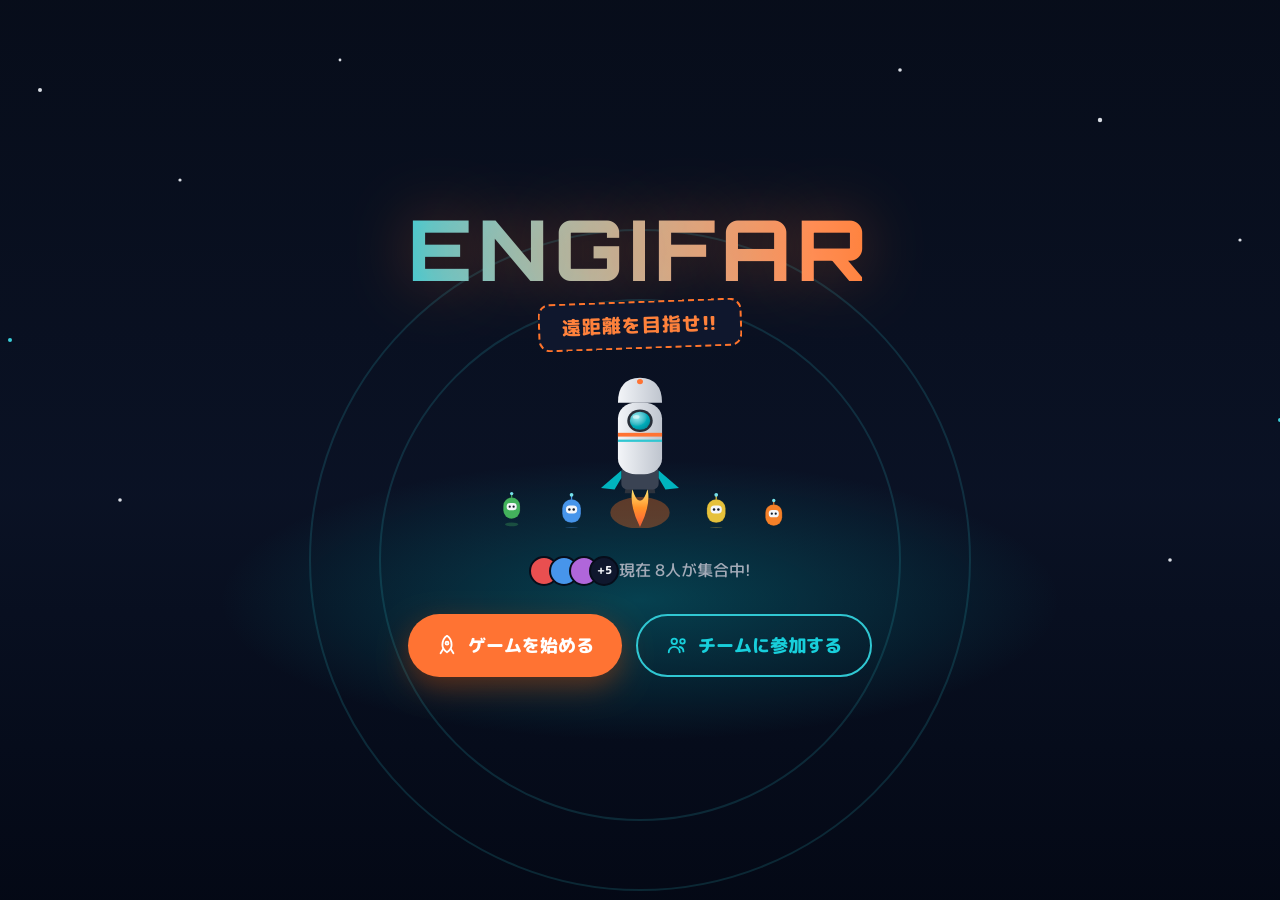
==== public/index.html @ bf65ab02 "Webページとして表示" ====
<!doctype html>
<html lang="ja">
<head>
<meta charset="utf-8">
<meta name="viewport" content="width=device-width, initial-scale=1, viewport-fit=cover">
<title>ENGIFAR - 遠距離を目指せ!!</title>
<link rel="stylesheet" href="style.css">
</head>
<body>

<div class="page">

  <!-- 背景の星空・グロー -->
  <svg class="bg-scene" viewBox="0 0 1440 900" preserveAspectRatio="xMidYMid slice" aria-hidden="true">
    <defs>
      <radialGradient id="padGlow" cx="0.5" cy="0.5" r="0.5">
        <stop offset="0" stop-color="oklch(0.7 0.12 202 / 0.30)"/>
        <stop offset="1" stop-color="oklch(0.7 0.12 202 / 0)"/>
      </radialGradient>
    </defs>
    <ellipse cx="720" cy="600" rx="420" ry="140" fill="url(#padGlow)"/>
    <circle class="star" cx="120" cy="90" r="2" fill="oklch(0.9 0.01 260)" style="animation-delay:0s"/>
    <circle class="star" cx="260" cy="180" r="1.6" fill="oklch(0.9 0.01 260)" style="animation-delay:0.4s"/>
    <circle class="star" cx="1180" cy="120" r="2.2" fill="oklch(0.9 0.01 260)" style="animation-delay:0.8s"/>
    <circle class="star" cx="1320" cy="240" r="1.6" fill="oklch(0.9 0.01 260)" style="animation-delay:1.2s"/>
    <circle class="star" cx="90" cy="340" r="2" fill="oklch(0.78 0.12 202)" style="animation-delay:0.6s"/>
    <circle class="star" cx="1360" cy="420" r="2" fill="oklch(0.78 0.12 202)" style="animation-delay:1.6s"/>
    <circle class="star" cx="200" cy="500" r="1.8" fill="oklch(0.9 0.01 260)" style="animation-delay:0.2s"/>
    <circle class="star" cx="1250" cy="560" r="1.8" fill="oklch(0.9 0.01 260)" style="animation-delay:1.0s"/>
    <circle class="star" cx="60" cy="620" r="1.6" fill="oklch(0.9 0.01 260)" style="animation-delay:1.4s"/>
    <circle class="star" cx="1390" cy="150" r="1.4" fill="oklch(0.9 0.01 260)" style="animation-delay:1.8s"/>
    <circle class="star" cx="420" cy="60" r="1.4" fill="oklch(0.9 0.01 260)" style="animation-delay:2.0s"/>
    <circle class="star" cx="980" cy="70" r="1.8" fill="oklch(0.9 0.01 260)" style="animation-delay:0.9s"/>
    <g opacity="0.16" stroke="oklch(0.76 0.12 202)" fill="none" stroke-width="2">
      <circle cx="720" cy="560" r="260"/>
      <circle cx="720" cy="560" r="330"/>
    </g>
  </svg>

  <main class="content">

    <header class="hero-header">
      <h1 class="logo">ENGIFAR</h1>
      <div class="tagline">遠距離を目指せ!!</div>
    </header>

    <!-- ロボットとロケットのイラスト -->
    <svg class="scene" viewBox="0 0 1440 388" role="img" aria-label="仲間のロボットとロケット">
      <g transform="translate(354,294) scale(0.72)">
        <ellipse cx="50" cy="118" rx="24" ry="7" fill="oklch(0.68 0.16 148)" opacity="0.3"/>
        <line x1="50" y1="10" x2="50" y2="24" stroke="oklch(0.68 0.16 148)" stroke-width="4" stroke-linecap="round"/>
        <circle cx="50" cy="8" r="6" fill="oklch(0.85 0.1 202)"/>
        <rect x="20" y="22" width="60" height="76" rx="30" fill="oklch(0.68 0.16 148)" stroke="oklch(0.2 0.02 260 / 0.25)" stroke-width="2"/>
        <rect x="32" y="42" width="36" height="26" rx="12" fill="oklch(0.97 0.006 260)"/>
        <circle cx="43" cy="55" r="4" fill="oklch(0.22 0.03 262)"/>
        <circle cx="57" cy="55" r="4" fill="oklch(0.22 0.03 262)"/>
      </g>
      <g class="bot-idle" style="animation-delay:0.9s" transform="translate(494,284) scale(0.8)">
        <ellipse cx="50" cy="118" rx="24" ry="7" fill="oklch(0.66 0.15 253)" opacity="0.3"/>
        <line x1="50" y1="10" x2="50" y2="24" stroke="oklch(0.66 0.15 253)" stroke-width="4" stroke-linecap="round"/>
        <circle cx="50" cy="8" r="6" fill="oklch(0.85 0.1 202)"/>
        <rect x="20" y="22" width="60" height="76" rx="30" fill="oklch(0.66 0.15 253)" stroke="oklch(0.2 0.02 260 / 0.25)" stroke-width="2"/>
        <rect x="32" y="42" width="36" height="26" rx="12" fill="oklch(0.97 0.006 260)"/>
        <circle cx="43" cy="55" r="4" fill="oklch(0.22 0.03 262)"/>
        <circle cx="57" cy="55" r="4" fill="oklch(0.22 0.03 262)"/>
      </g>

      <g transform="translate(600,0) scale(1.0909,0.97)">
        <defs>
          <linearGradient id="bodyGrad" x1="0" y1="0" x2="1" y2="0">
            <stop offset="0" stop-color="oklch(0.97 0.005 260)"/>
            <stop offset="1" stop-color="oklch(0.82 0.015 260)"/>
          </linearGradient>
          <radialGradient id="windowGrad" cx="0.35" cy="0.3" r="0.8">
            <stop offset="0" stop-color="oklch(0.9 0.08 202)"/>
            <stop offset="1" stop-color="oklch(0.55 0.14 205)"/>
          </radialGradient>
          <linearGradient id="flameGrad" x1="0" y1="0" x2="0" y2="1">
            <stop offset="0" stop-color="oklch(0.93 0.14 95)"/>
            <stop offset="0.5" stop-color="oklch(0.78 0.18 55)"/>
            <stop offset="1" stop-color="oklch(0.66 0.19 35)"/>
          </linearGradient>
        </defs>
        <ellipse cx="110" cy="360" rx="70" ry="42" fill="oklch(0.7 0.19 45 / 0.35)"/>
        <path class="flame" d="M92 296 Q84 340 110 398 Q136 340 128 296 Q120 328 110 328 Q100 328 92 296 Z" fill="url(#flameGrad)"/>
        <path d="M78 278 L96 278 L90 308 L74 308 Z" fill="oklch(0.32 0.02 260)"/>
        <path d="M124 278 L142 278 L146 308 L130 308 Z" fill="oklch(0.32 0.02 260)"/>
        <rect x="66" y="238" width="88" height="60" rx="14" fill="oklch(0.38 0.03 262)"/>
        <path d="M66 248 L18 294 L50 298 L66 268 Z" fill="oklch(0.7 0.12 202)"/>
        <path d="M154 248 L202 294 L170 298 L154 268 Z" fill="oklch(0.7 0.12 202)"/>
        <rect x="58" y="68" width="104" height="190" rx="42" fill="url(#bodyGrad)"/>
        <rect x="58" y="148" width="104" height="10" fill="oklch(0.72 0.19 42)"/>
        <rect x="58" y="166" width="104" height="6" fill="oklch(0.76 0.12 202)"/>
        <circle cx="110" cy="116" r="30" fill="oklch(0.3 0.02 262)"/>
        <circle cx="110" cy="116" r="24" fill="url(#windowGrad)"/>
        <ellipse cx="101" cy="106" rx="8" ry="5" fill="oklch(0.98 0.01 200 / 0.6)"/>
        <path d="M58 68 Q58 4 110 2 Q162 4 162 68 Z" fill="url(#bodyGrad)"/>
        <circle class="star" cx="110" cy="12" r="7" fill="oklch(0.72 0.19 42)" style="animation-delay:0.3s"/>
      </g>

      <g class="bot-idle" style="animation-delay:0.5s" transform="translate(866,284) scale(0.8)">
        <ellipse cx="50" cy="118" rx="24" ry="7" fill="oklch(0.82 0.15 93)" opacity="0.3"/>
        <line x1="50" y1="10" x2="50" y2="24" stroke="oklch(0.82 0.15 93)" stroke-width="4" stroke-linecap="round"/>
        <circle cx="50" cy="8" r="6" fill="oklch(0.85 0.1 202)"/>
        <rect x="20" y="22" width="60" height="76" rx="30" fill="oklch(0.82 0.15 93)" stroke="oklch(0.2 0.02 260 / 0.25)" stroke-width="2"/>
        <rect x="32" y="42" width="36" height="26" rx="12" fill="oklch(0.97 0.006 260)"/>
        <circle cx="43" cy="55" r="4" fill="oklch(0.22 0.03 262)"/>
        <circle cx="57" cy="55" r="4" fill="oklch(0.22 0.03 262)"/>
      </g>
      <g class="bot-idle" style="animation-delay:1.1s" transform="translate(1014,294) scale(0.72)">
        <ellipse cx="50" cy="118" rx="24" ry="7" fill="oklch(0.72 0.17 52)" opacity="0.3"/>
        <line x1="50" y1="10" x2="50" y2="24" stroke="oklch(0.72 0.17 52)" stroke-width="4" stroke-linecap="round"/>
        <circle cx="50" cy="8" r="6" fill="oklch(0.85 0.1 202)"/>
        <rect x="20" y="22" width="60" height="76" rx="30" fill="oklch(0.72 0.17 52)" stroke="oklch(0.2 0.02 260 / 0.25)" stroke-width="2"/>
        <rect x="32" y="42" width="36" height="26" rx="12" fill="oklch(0.97 0.006 260)"/>
        <circle cx="43" cy="55" r="4" fill="oklch(0.22 0.03 262)"/>
        <circle cx="57" cy="55" r="4" fill="oklch(0.22 0.03 262)"/>
      </g>
    </svg>

    <div class="players">
      <div class="avatars">
        <span class="avatar" style="background:oklch(0.64 0.19 24)"></span>
        <span class="avatar" style="background:oklch(0.66 0.15 253)"></span>
        <span class="avatar" style="background:oklch(0.64 0.18 312)"></span>
        <span class="avatar avatar-more">+5</span>
      </div>
      <span class="players-text">現在 8人が集合中!</span>
    </div>

    <div class="actions">
      <button type="button" class="btn btn-primary" id="startBtn" aria-expanded="false" aria-controls="createPanel">
        <svg width="22" height="22" viewBox="0 0 24 24" fill="none" stroke="currentColor" stroke-width="2" stroke-linecap="round" stroke-linejoin="round"><path d="M12 2c3 2 5 6 5 10 0 3-2 6-5 8-3-2-5-5-5-8 0-4 2-8 5-10Z"/><circle cx="12" cy="10" r="1.6"/><path d="M8 16l-3 5M16 16l3 5"/></svg>
        <span>ゲームを始める</span>
      </button>
      <button type="button" class="btn btn-secondary" id="joinBtn" aria-expanded="false" aria-controls="joinPanel">
        <svg width="22" height="22" viewBox="0 0 24 24" fill="none" stroke="currentColor" stroke-width="2" stroke-linecap="round" stroke-linejoin="round"><circle cx="9" cy="8" r="3"/><path d="M3 20c0-3.3 2.7-6 6-6s6 2.7 6 6"/><circle cx="18" cy="8" r="2.5"/><path d="M15 14.2c2.3.4 4 2.4 4 4.8"/></svg>
        <span>チームに参加する</span>
      </button>
    </div>

    <section id="createPanel" class="panel" hidden>
      <div class="panel-title">新しいチームを作成</div>
      <div class="panel-row">
        <input class="field" type="text" placeholder="チーム名を入力（例: ロケット部）">
        <button type="button" class="field-btn create-btn">作成する</button>
      </div>
      <div class="panel-note">作成すると、メンバーを招待するQRコードとURLが発行されます。</div>
    </section>

    <section id="joinPanel" class="panel" hidden>
      <div class="panel-title">チームに参加する</div>
      <div class="panel-row">
        <button type="button" class="scan-btn" aria-label="QRコードをスキャン">
          <svg width="24" height="24" viewBox="0 0 24 24" fill="none" stroke="oklch(0.76 0.12 202)" stroke-width="2" stroke-linecap="round" stroke-linejoin="round"><path d="M4 7V4h3M20 7V4h-3M4 17v3h3M20 17v3h-3"/><rect x="9" y="9" width="6" height="6"/></svg>
        </button>
        <input class="field" type="text" placeholder="招待コードまたはURLを入力">
        <button type="button" class="field-btn join-btn">参加する</button>
      </div>
      <div class="panel-note">QRコードから読み取った場合は自動的に入力されます。</div>
    </section>

  </main>
</div>

<script src="main.js"></script>
</body>
</html>
---- public/style.css ----
@import url('https://fonts.googleapis.com/css2?family=Orbitron:wght@600;700;800;900&family=M+PLUS+Rounded+1c:wght@400;500;700;800&display=swap');

* {
  box-sizing: border-box;
}

html, body {
  margin: 0;
  padding: 0;
}

body {
  font-family: 'M PLUS Rounded 1c', sans-serif;
  background: linear-gradient(180deg, oklch(0.16 0.03 265) 0%, oklch(0.185 0.04 266) 55%, oklch(0.14 0.03 264) 100%);
  color: oklch(0.97 0.006 260);
}

a {
  color: oklch(0.76 0.12 202);
}
a:hover {
  color: oklch(0.85 0.10 202);
}

@keyframes bob {
  0%, 100% { transform: translateY(0); }
  50% { transform: translateY(-9px); }
}
@keyframes twinkle {
  0%, 100% { opacity: 0.2; }
  50% { opacity: 0.95; }
}
@keyframes flicker {
  0%, 100% { opacity: 0.88; transform: scaleY(1); }
  50% { opacity: 1; transform: scaleY(1.08); }
}

.bot-idle { animation: bob 3.6s ease-in-out infinite; transform-box: fill-box; transform-origin: center; }
.star { animation: twinkle 2.6s ease-in-out infinite; }
.flame { animation: flicker 0.5s ease-in-out infinite; transform-origin: 50% 0%; }

/* ---------- layout ---------- */

.page {
  position: relative;
  min-height: 100vh;
  overflow: hidden;
}

.bg-scene {
  position: absolute;
  inset: 0;
  width: 100%;
  height: 100%;
  pointer-events: none;
}

.content {
  position: relative;
  z-index: 1;
  max-width: 720px;
  margin: 0 auto;
  padding: clamp(24px, 6vw, 56px) clamp(16px, 5vw, 32px) clamp(40px, 8vw, 72px);
  display: flex;
  flex-direction: column;
  align-items: center;
  gap: clamp(16px, 4vw, 28px);
  min-height: 100vh;
  justify-content: center;
}

/* ---------- header ---------- */

.hero-header {
  text-align: center;
}

.logo {
  margin: 0;
  font-family: 'Orbitron', sans-serif;
  font-weight: 800;
  font-size: clamp(38px, 11vw, 84px);
  letter-spacing: clamp(2px, 1vw, 6px);
  line-height: 1;
  background: linear-gradient(90deg, oklch(0.78 0.12 202), oklch(0.76 0.19 44));
  -webkit-background-clip: text;
  background-clip: text;
  color: transparent;
  text-shadow: 0 0 60px oklch(0.72 0.19 44 / 0.35);
}

.tagline {
  display: inline-flex;
  margin-top: 10px;
  padding: 8px 22px;
  border-radius: 12px;
  background: oklch(0.21 0.045 267);
  border: 2px dashed oklch(0.72 0.19 44);
  transform: rotate(-2deg);
  font-weight: 800;
  font-size: clamp(14px, 3.4vw, 19px);
  color: oklch(0.76 0.19 44);
  letter-spacing: 1px;
}

/* ---------- illustration ---------- */

.scene {
  width: 100%;
  max-width: 560px;
  height: auto;
  display: block;
}

/* ---------- players ---------- */

.players {
  display: flex;
  align-items: center;
  justify-content: center;
  flex-wrap: wrap;
  gap: 10px;
  text-align: center;
}

.avatars {
  display: flex;
}

.avatar {
  width: 30px;
  height: 30px;
  border-radius: 999px;
  border: 2px solid oklch(0.16 0.03 265);
  margin-right: -10px;
}

.avatar-more {
  background: oklch(0.21 0.045 267);
  display: flex;
  align-items: center;
  justify-content: center;
  font-size: 11px;
  font-weight: 800;
  color: oklch(0.97 0.006 260);
}

.players-text {
  font-size: clamp(13px, 3.4vw, 16px);
  color: oklch(0.74 0.02 262);
  font-weight: 500;
}

/* ---------- action buttons ---------- */

.actions {
  display: flex;
  flex-direction: column;
  align-items: stretch;
  gap: 14px;
  width: 100%;
  max-width: 420px;
}

@media (min-width: 520px) {
  .actions {
    flex-direction: row;
    justify-content: center;
    max-width: none;
  }
}

.btn {
  display: flex;
  align-items: center;
  justify-content: center;
  gap: 10px;
  padding: 16px 28px;
  border-radius: 999px;
  border: none;
  font-weight: 800;
  font-size: clamp(15px, 4vw, 18px);
  font-family: 'M PLUS Rounded 1c', sans-serif;
  cursor: pointer;
  transition: transform .15s ease, filter .15s ease, background .15s ease;
  -webkit-tap-highlight-color: transparent;
}
.btn:active {
  transform: translateY(0);
}
.btn svg {
  flex-shrink: 0;
}

.btn-primary {
  background: oklch(0.72 0.19 42);
  color: white;
  box-shadow: 0 10px 28px oklch(0.6 0.2 45 / 0.4);
}
.btn-primary:hover {
  transform: translateY(-3px);
  filter: brightness(1.08);
}
.btn-primary[aria-expanded="true"] {
  background: oklch(0.63 0.20 32);
  box-shadow: 0 10px 28px oklch(0.6 0.2 45 / 0.55);
}

.btn-secondary {
  background: transparent;
  color: oklch(0.78 0.13 202);
  border: 2px solid oklch(0.76 0.12 202);
}
.btn-secondary:hover {
  transform: translateY(-3px);
  background: oklch(0.76 0.12 202 / 0.14);
}
.btn-secondary[aria-expanded="true"] {
  background: oklch(0.76 0.12 202 / 0.22);
  color: oklch(0.85 0.10 202);
  border-color: oklch(0.85 0.10 202);
}

/* ---------- panels ---------- */

.panel {
  width: 100%;
  max-width: 560px;
  background: oklch(0.21 0.045 267);
  border: 1px solid oklch(0.36 0.05 268);
  border-radius: 20px;
  padding: 22px clamp(18px, 5vw, 28px);
  box-shadow: 0 20px 50px oklch(0.1 0.02 265 / 0.5);
  animation: panelIn .25s ease;
}

@keyframes panelIn {
  from { opacity: 0; transform: translateY(10px); }
  to { opacity: 1; transform: translateY(0); }
}

.panel-title {
  font-size: 17px;
  font-weight: 800;
  color: oklch(0.97 0.006 260);
  margin-bottom: 14px;
}

.panel-row {
  display: flex;
  flex-direction: column;
  gap: 12px;
}

@media (min-width: 480px) {
  .panel-row {
    flex-direction: row;
    align-items: center;
  }
}

.field {
  flex: 1;
  min-width: 0;
  padding: 14px 18px;
  border-radius: 12px;
  border: 2px solid oklch(0.36 0.05 268);
  background: oklch(0.18 0.035 266);
  color: oklch(0.97 0.006 260);
  font-size: 15px;
  font-family: 'M PLUS Rounded 1c', sans-serif;
}
.field::placeholder {
  color: oklch(0.58 0.02 260);
}
.field:focus {
  outline: none;
  border-color: oklch(0.76 0.12 202);
  background: oklch(0.24 0.05 267);
}

.field-btn {
  display: flex;
  align-items: center;
  justify-content: center;
  padding: 14px 26px;
  border-radius: 12px;
  border: none;
  font-weight: 800;
  font-size: 15px;
  font-family: 'M PLUS Rounded 1c', sans-serif;
  white-space: nowrap;
  cursor: pointer;
  transition: filter .15s ease, transform .15s ease;
}
.field-btn:hover {
  filter: brightness(1.1);
  transform: translateY(-2px);
}

.create-btn {
  background: oklch(0.72 0.19 42);
  color: white;
}

.join-btn {
  background: oklch(0.76 0.12 202);
  color: oklch(0.14 0.03 264);
}

.scan-btn {
  display: flex;
  align-items: center;
  justify-content: center;
  width: 52px;
  height: 52px;
  border-radius: 12px;
  background: oklch(0.18 0.035 266);
  border: 2px dashed oklch(0.5 0.05 268);
  flex-shrink: 0;
  cursor: pointer;
  transition: background .15s ease;
}
.scan-btn:hover {
  background: oklch(0.29 0.05 268);
}

.panel-note {
  margin-top: 10px;
  font-size: 13px;
  color: oklch(0.74 0.02 262);
}

/* respect reduced-motion preference */
@media (prefers-reduced-motion: reduce) {
  .bot-idle, .star, .flame {
    animation: none;
  }
}
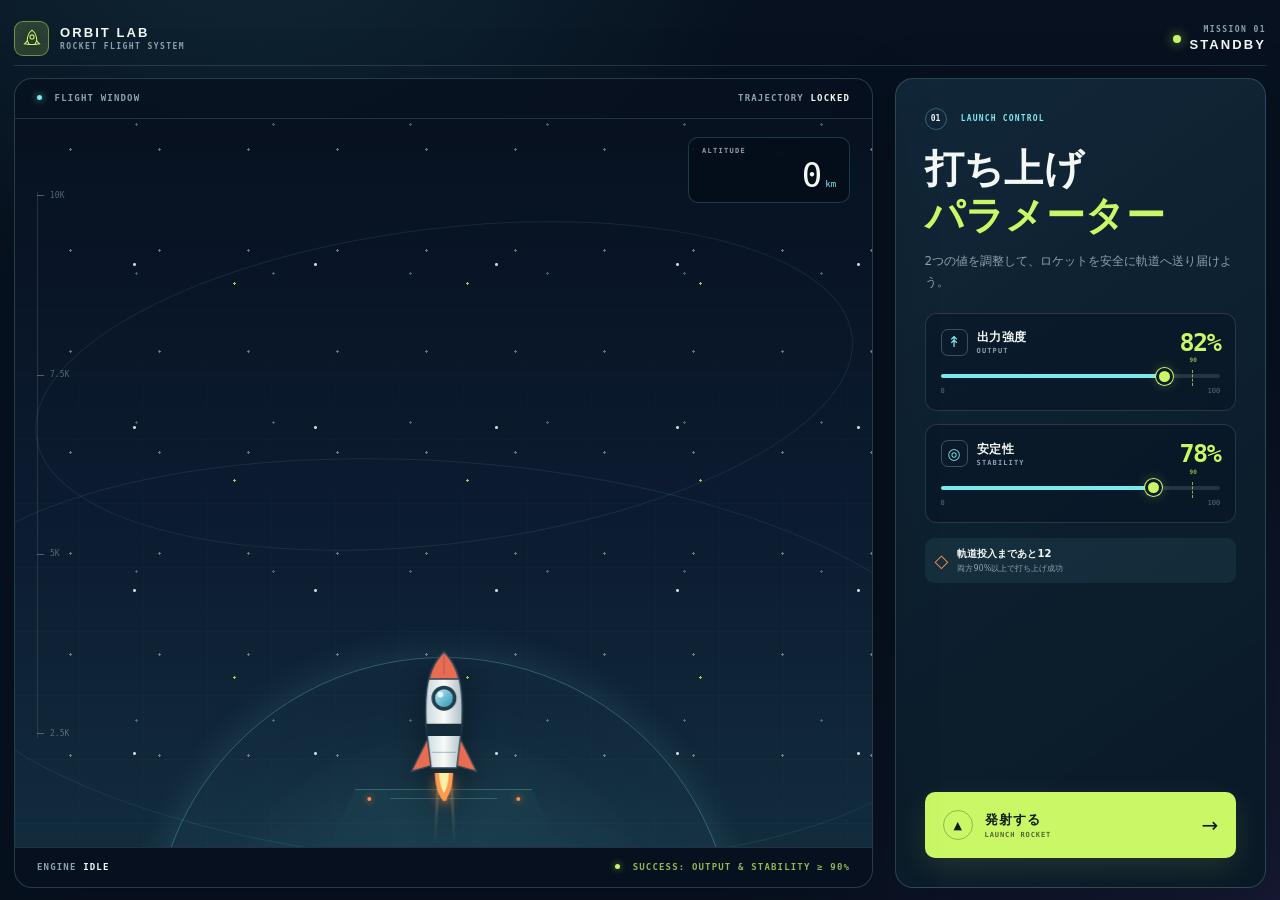
==== commit dca13d00: "ロケットのアニメーションのデモ機能を追加" ====
--- a/public/index.html
+++ b/public/index.html
@@ -1,168 +1,222 @@
 <!doctype html>
 <html lang="ja">
 <head>
-<meta charset="utf-8">
-<meta name="viewport" content="width=device-width, initial-scale=1, viewport-fit=cover">
-<title>ENGIFAR - 遠距離を目指せ!!</title>
-<link rel="stylesheet" href="style.css">
+  <meta charset="UTF-8">
+  <meta name="viewport" content="width=device-width, initial-scale=1, viewport-fit=cover">
+  <meta name="theme-color" content="#07111f">
+  <title>ORBIT LAB — Rocket Launch Simulator</title>
+  <link rel="stylesheet" href="./styles.css">
+  <script src="./index.js" defer></script>
 </head>
 <body>
-
-<div class="page">
-
-  <!-- 背景の星空・グロー -->
-  <svg class="bg-scene" viewBox="0 0 1440 900" preserveAspectRatio="xMidYMid slice" aria-hidden="true">
-    <defs>
-      <radialGradient id="padGlow" cx="0.5" cy="0.5" r="0.5">
-        <stop offset="0" stop-color="oklch(0.7 0.12 202 / 0.30)"/>
-        <stop offset="1" stop-color="oklch(0.7 0.12 202 / 0)"/>
-      </radialGradient>
-    </defs>
-    <ellipse cx="720" cy="600" rx="420" ry="140" fill="url(#padGlow)"/>
-    <circle class="star" cx="120" cy="90" r="2" fill="oklch(0.9 0.01 260)" style="animation-delay:0s"/>
-    <circle class="star" cx="260" cy="180" r="1.6" fill="oklch(0.9 0.01 260)" style="animation-delay:0.4s"/>
-    <circle class="star" cx="1180" cy="120" r="2.2" fill="oklch(0.9 0.01 260)" style="animation-delay:0.8s"/>
-    <circle class="star" cx="1320" cy="240" r="1.6" fill="oklch(0.9 0.01 260)" style="animation-delay:1.2s"/>
-    <circle class="star" cx="90" cy="340" r="2" fill="oklch(0.78 0.12 202)" style="animation-delay:0.6s"/>
-    <circle class="star" cx="1360" cy="420" r="2" fill="oklch(0.78 0.12 202)" style="animation-delay:1.6s"/>
-    <circle class="star" cx="200" cy="500" r="1.8" fill="oklch(0.9 0.01 260)" style="animation-delay:0.2s"/>
-    <circle class="star" cx="1250" cy="560" r="1.8" fill="oklch(0.9 0.01 260)" style="animation-delay:1.0s"/>
-    <circle class="star" cx="60" cy="620" r="1.6" fill="oklch(0.9 0.01 260)" style="animation-delay:1.4s"/>
-    <circle class="star" cx="1390" cy="150" r="1.4" fill="oklch(0.9 0.01 260)" style="animation-delay:1.8s"/>
-    <circle class="star" cx="420" cy="60" r="1.4" fill="oklch(0.9 0.01 260)" style="animation-delay:2.0s"/>
-    <circle class="star" cx="980" cy="70" r="1.8" fill="oklch(0.9 0.01 260)" style="animation-delay:0.9s"/>
-    <g opacity="0.16" stroke="oklch(0.76 0.12 202)" fill="none" stroke-width="2">
-      <circle cx="720" cy="560" r="260"/>
-      <circle cx="720" cy="560" r="330"/>
-    </g>
-  </svg>
-
-  <main class="content">
-
-    <header class="hero-header">
-      <h1 class="logo">ENGIFAR</h1>
-      <div class="tagline">遠距離を目指せ!!</div>
+  <div class="app-shell" id="app" data-state="idle">
+    <header class="topbar">
+      <a class="brand" href="#" aria-label="ORBIT LAB ホーム">
+        <span class="brand-mark" aria-hidden="true">
+          <svg viewBox="0 0 32 32">
+            <path d="M16 3c5 4 7 9 7 15l-3 6h-8l-3-6c0-6 2-11 7-15Z" />
+            <circle cx="16" cy="13" r="3" />
+            <path d="m10 18-5 5 7 1m10-6 5 5-7 1" />
+          </svg>
+        </span>
+        <span class="brand-copy">
+          <strong>ORBIT LAB</strong>
+          <small>ROCKET FLIGHT SYSTEM</small>
+        </span>
+      </a>
+
+      <div class="mission-state" role="status" aria-live="polite">
+        <span class="state-light" aria-hidden="true"></span>
+        <span>
+          <small>MISSION 01</small>
+          <strong id="mission-status">STANDBY</strong>
+        </span>
+      </div>
     </header>
 
-    <!-- ロボットとロケットのイラスト -->
-    <svg class="scene" viewBox="0 0 1440 388" role="img" aria-label="仲間のロボットとロケット">
-      <g transform="translate(354,294) scale(0.72)">
-        <ellipse cx="50" cy="118" rx="24" ry="7" fill="oklch(0.68 0.16 148)" opacity="0.3"/>
-        <line x1="50" y1="10" x2="50" y2="24" stroke="oklch(0.68 0.16 148)" stroke-width="4" stroke-linecap="round"/>
-        <circle cx="50" cy="8" r="6" fill="oklch(0.85 0.1 202)"/>
-        <rect x="20" y="22" width="60" height="76" rx="30" fill="oklch(0.68 0.16 148)" stroke="oklch(0.2 0.02 260 / 0.25)" stroke-width="2"/>
-        <rect x="32" y="42" width="36" height="26" rx="12" fill="oklch(0.97 0.006 260)"/>
-        <circle cx="43" cy="55" r="4" fill="oklch(0.22 0.03 262)"/>
-        <circle cx="57" cy="55" r="4" fill="oklch(0.22 0.03 262)"/>
-      </g>
-      <g class="bot-idle" style="animation-delay:0.9s" transform="translate(494,284) scale(0.8)">
-        <ellipse cx="50" cy="118" rx="24" ry="7" fill="oklch(0.66 0.15 253)" opacity="0.3"/>
-        <line x1="50" y1="10" x2="50" y2="24" stroke="oklch(0.66 0.15 253)" stroke-width="4" stroke-linecap="round"/>
-        <circle cx="50" cy="8" r="6" fill="oklch(0.85 0.1 202)"/>
-        <rect x="20" y="22" width="60" height="76" rx="30" fill="oklch(0.66 0.15 253)" stroke="oklch(0.2 0.02 260 / 0.25)" stroke-width="2"/>
-        <rect x="32" y="42" width="36" height="26" rx="12" fill="oklch(0.97 0.006 260)"/>
-        <circle cx="43" cy="55" r="4" fill="oklch(0.22 0.03 262)"/>
-        <circle cx="57" cy="55" r="4" fill="oklch(0.22 0.03 262)"/>
-      </g>
-
-      <g transform="translate(600,0) scale(1.0909,0.97)">
-        <defs>
-          <linearGradient id="bodyGrad" x1="0" y1="0" x2="1" y2="0">
-            <stop offset="0" stop-color="oklch(0.97 0.005 260)"/>
-            <stop offset="1" stop-color="oklch(0.82 0.015 260)"/>
-          </linearGradient>
-          <radialGradient id="windowGrad" cx="0.35" cy="0.3" r="0.8">
-            <stop offset="0" stop-color="oklch(0.9 0.08 202)"/>
-            <stop offset="1" stop-color="oklch(0.55 0.14 205)"/>
-          </radialGradient>
-          <linearGradient id="flameGrad" x1="0" y1="0" x2="0" y2="1">
-            <stop offset="0" stop-color="oklch(0.93 0.14 95)"/>
-            <stop offset="0.5" stop-color="oklch(0.78 0.18 55)"/>
-            <stop offset="1" stop-color="oklch(0.66 0.19 35)"/>
-          </linearGradient>
-        </defs>
-        <ellipse cx="110" cy="360" rx="70" ry="42" fill="oklch(0.7 0.19 45 / 0.35)"/>
-        <path class="flame" d="M92 296 Q84 340 110 398 Q136 340 128 296 Q120 328 110 328 Q100 328 92 296 Z" fill="url(#flameGrad)"/>
-        <path d="M78 278 L96 278 L90 308 L74 308 Z" fill="oklch(0.32 0.02 260)"/>
-        <path d="M124 278 L142 278 L146 308 L130 308 Z" fill="oklch(0.32 0.02 260)"/>
-        <rect x="66" y="238" width="88" height="60" rx="14" fill="oklch(0.38 0.03 262)"/>
-        <path d="M66 248 L18 294 L50 298 L66 268 Z" fill="oklch(0.7 0.12 202)"/>
-        <path d="M154 248 L202 294 L170 298 L154 268 Z" fill="oklch(0.7 0.12 202)"/>
-        <rect x="58" y="68" width="104" height="190" rx="42" fill="url(#bodyGrad)"/>
-        <rect x="58" y="148" width="104" height="10" fill="oklch(0.72 0.19 42)"/>
-        <rect x="58" y="166" width="104" height="6" fill="oklch(0.76 0.12 202)"/>
-        <circle cx="110" cy="116" r="30" fill="oklch(0.3 0.02 262)"/>
-        <circle cx="110" cy="116" r="24" fill="url(#windowGrad)"/>
-        <ellipse cx="101" cy="106" rx="8" ry="5" fill="oklch(0.98 0.01 200 / 0.6)"/>
-        <path d="M58 68 Q58 4 110 2 Q162 4 162 68 Z" fill="url(#bodyGrad)"/>
-        <circle class="star" cx="110" cy="12" r="7" fill="oklch(0.72 0.19 42)" style="animation-delay:0.3s"/>
-      </g>
-
-      <g class="bot-idle" style="animation-delay:0.5s" transform="translate(866,284) scale(0.8)">
-        <ellipse cx="50" cy="118" rx="24" ry="7" fill="oklch(0.82 0.15 93)" opacity="0.3"/>
-        <line x1="50" y1="10" x2="50" y2="24" stroke="oklch(0.82 0.15 93)" stroke-width="4" stroke-linecap="round"/>
-        <circle cx="50" cy="8" r="6" fill="oklch(0.85 0.1 202)"/>
-        <rect x="20" y="22" width="60" height="76" rx="30" fill="oklch(0.82 0.15 93)" stroke="oklch(0.2 0.02 260 / 0.25)" stroke-width="2"/>
-        <rect x="32" y="42" width="36" height="26" rx="12" fill="oklch(0.97 0.006 260)"/>
-        <circle cx="43" cy="55" r="4" fill="oklch(0.22 0.03 262)"/>
-        <circle cx="57" cy="55" r="4" fill="oklch(0.22 0.03 262)"/>
-      </g>
-      <g class="bot-idle" style="animation-delay:1.1s" transform="translate(1014,294) scale(0.72)">
-        <ellipse cx="50" cy="118" rx="24" ry="7" fill="oklch(0.72 0.17 52)" opacity="0.3"/>
-        <line x1="50" y1="10" x2="50" y2="24" stroke="oklch(0.72 0.17 52)" stroke-width="4" stroke-linecap="round"/>
-        <circle cx="50" cy="8" r="6" fill="oklch(0.85 0.1 202)"/>
-        <rect x="20" y="22" width="60" height="76" rx="30" fill="oklch(0.72 0.17 52)" stroke="oklch(0.2 0.02 260 / 0.25)" stroke-width="2"/>
-        <rect x="32" y="42" width="36" height="26" rx="12" fill="oklch(0.97 0.006 260)"/>
-        <circle cx="43" cy="55" r="4" fill="oklch(0.22 0.03 262)"/>
-        <circle cx="57" cy="55" r="4" fill="oklch(0.22 0.03 262)"/>
-      </g>
-    </svg>
-
-    <div class="players">
-      <div class="avatars">
-        <span class="avatar" style="background:oklch(0.64 0.19 24)"></span>
-        <span class="avatar" style="background:oklch(0.66 0.15 253)"></span>
-        <span class="avatar" style="background:oklch(0.64 0.18 312)"></span>
-        <span class="avatar avatar-more">+5</span>
-      </div>
-      <span class="players-text">現在 8人が集合中!</span>
-    </div>
-
-    <div class="actions">
-      <button type="button" class="btn btn-primary" id="startBtn" aria-expanded="false" aria-controls="createPanel">
-        <svg width="22" height="22" viewBox="0 0 24 24" fill="none" stroke="currentColor" stroke-width="2" stroke-linecap="round" stroke-linejoin="round"><path d="M12 2c3 2 5 6 5 10 0 3-2 6-5 8-3-2-5-5-5-8 0-4 2-8 5-10Z"/><circle cx="12" cy="10" r="1.6"/><path d="M8 16l-3 5M16 16l3 5"/></svg>
-        <span>ゲームを始める</span>
-      </button>
-      <button type="button" class="btn btn-secondary" id="joinBtn" aria-expanded="false" aria-controls="joinPanel">
-        <svg width="22" height="22" viewBox="0 0 24 24" fill="none" stroke="currentColor" stroke-width="2" stroke-linecap="round" stroke-linejoin="round"><circle cx="9" cy="8" r="3"/><path d="M3 20c0-3.3 2.7-6 6-6s6 2.7 6 6"/><circle cx="18" cy="8" r="2.5"/><path d="M15 14.2c2.3.4 4 2.4 4 4.8"/></svg>
-        <span>チームに参加する</span>
-      </button>
-    </div>
-
-    <section id="createPanel" class="panel" hidden>
-      <div class="panel-title">新しいチームを作成</div>
-      <div class="panel-row">
-        <input class="field" type="text" placeholder="チーム名を入力（例: ロケット部）">
-        <button type="button" class="field-btn create-btn">作成する</button>
-      </div>
-      <div class="panel-note">作成すると、メンバーを招待するQRコードとURLが発行されます。</div>
-    </section>
-
-    <section id="joinPanel" class="panel" hidden>
-      <div class="panel-title">チームに参加する</div>
-      <div class="panel-row">
-        <button type="button" class="scan-btn" aria-label="QRコードをスキャン">
-          <svg width="24" height="24" viewBox="0 0 24 24" fill="none" stroke="oklch(0.76 0.12 202)" stroke-width="2" stroke-linecap="round" stroke-linejoin="round"><path d="M4 7V4h3M20 7V4h-3M4 17v3h3M20 17v3h-3"/><rect x="9" y="9" width="6" height="6"/></svg>
-        </button>
-        <input class="field" type="text" placeholder="招待コードまたはURLを入力">
-        <button type="button" class="field-btn join-btn">参加する</button>
-      </div>
-      <div class="panel-note">QRコードから読み取った場合は自動的に入力されます。</div>
-    </section>
-
-  </main>
-</div>
-
-<script src="main.js"></script>
+    <main class="cockpit">
+      <section class="flight-deck" aria-label="ロケット飛行画面">
+        <div class="deck-bar deck-bar--top">
+          <span><i class="signal-dot" aria-hidden="true"></i> FLIGHT WINDOW</span>
+          <span>TRAJECTORY <b id="trajectory-label">LOCKED</b></span>
+        </div>
+
+        <div class="flight-stage" id="flight-stage">
+          <div class="space-glow" aria-hidden="true"></div>
+          <div class="stars stars--far" aria-hidden="true"></div>
+          <div class="stars stars--near" aria-hidden="true"></div>
+          <div class="orbital-line orbital-line--one" aria-hidden="true"></div>
+          <div class="orbital-line orbital-line--two" aria-hidden="true"></div>
+
+          <div class="altitude-scale" aria-hidden="true">
+            <span><i></i> 10K</span>
+            <span><i></i> 7.5K</span>
+            <span><i></i> 5K</span>
+            <span><i></i> 2.5K</span>
+          </div>
+
+          <div class="live-altimeter">
+            <span>ALTITUDE</span>
+            <strong><output id="altitude-live">0</output><small> km</small></strong>
+          </div>
+
+          <div class="celebration" id="celebration" aria-hidden="true">
+            <div class="success-orbit"></div>
+            <div class="success-emblem">
+              <span>MISSION SUCCESS</span>
+              <strong>軌道到達！</strong>
+            </div>
+            <div class="confetti" id="confetti"></div>
+          </div>
+
+          <div class="flight-event" id="flight-event" aria-hidden="true">
+            <span id="event-label">BURST ALTITUDE</span>
+            <strong><b id="event-altitude">0</b> km</strong>
+          </div>
+
+          <div class="rocket-vehicle" id="rocket" aria-label="ロケット">
+            <div class="exhaust exhaust--left" aria-hidden="true"></div>
+            <div class="exhaust exhaust--right" aria-hidden="true"></div>
+            <svg class="rocket" viewBox="0 0 120 216" role="img" aria-label="垂直に立つロケット">
+              <defs>
+                <linearGradient id="rocket-hull" x1="0" x2="1">
+                  <stop offset="0" stop-color="#cbd8df" />
+                  <stop offset=".5" stop-color="#f8fbf7" />
+                  <stop offset="1" stop-color="#aebec8" />
+                </linearGradient>
+                <linearGradient id="rocket-window" x1="0" y1="0" x2="1" y2="1">
+                  <stop stop-color="#bdf7ff" />
+                  <stop offset="1" stop-color="#2589ab" />
+                </linearGradient>
+              </defs>
+              <path class="flame flame--outer" d="M47 174c1 20 5 32 13 40 8-8 12-20 13-40Z" />
+              <path class="flame flame--inner" d="M53 174c1 13 3 22 7 28 4-6 6-15 7-28Z" />
+              <path class="rocket-fin" d="M37 126 14 172l31-9Zm46 0 23 46-31-9Z" />
+              <path class="rocket-body" d="M60 4C39 24 32 52 35 109l7 58h36l7-58C88 52 81 24 60 4Z" />
+              <path class="rocket-nose" d="M60 4C50 14 43 26 39 42h42C77 26 70 14 60 4Z" />
+              <path class="rocket-band" d="M35 105h50l-1 17H36Z" />
+              <circle class="rocket-window" cx="60" cy="69" r="15" />
+              <circle class="rocket-window-glint" cx="55" cy="64" r="4" />
+              <path class="rocket-seam" d="M60 5v31M43 145h34" />
+            </svg>
+          </div>
+
+          <div class="explosion" id="explosion" aria-hidden="true">
+            <span class="shockwave shockwave--one"></span>
+            <span class="shockwave shockwave--two"></span>
+            <span class="blast-core"></span>
+            <div class="debris" id="debris"></div>
+          </div>
+
+          <div class="launch-pad" aria-hidden="true">
+            <div class="pad-light pad-light--one"></div>
+            <div class="pad-light pad-light--two"></div>
+            <div class="pad-light pad-light--three"></div>
+            <span></span>
+          </div>
+        </div>
+
+        <div class="deck-bar deck-bar--bottom">
+          <span>ENGINE <b id="engine-label">IDLE</b></span>
+          <span class="success-rule"><i aria-hidden="true"></i> SUCCESS: OUTPUT &amp; STABILITY ≥ 90%</span>
+        </div>
+      </section>
+
+      <aside class="mission-panel" aria-label="発射コントロール">
+        <section class="mode-panel setup-panel" id="setup-panel">
+          <div class="panel-heading">
+            <p class="eyebrow"><span>01</span> LAUNCH CONTROL</p>
+            <h1>打ち上げ<br><em>パラメーター</em></h1>
+            <p class="panel-description">2つの値を調整して、ロケットを安全に軌道へ送り届けよう。</p>
+          </div>
+
+          <div class="parameter-grid">
+            <div class="parameter-card" id="power-card">
+              <div class="parameter-head">
+                <label for="power">
+                  <span class="parameter-icon" aria-hidden="true">↟</span>
+                  <span><strong>出力強度</strong><small>OUTPUT</small></span>
+                </label>
+                <output id="power-value" for="power">82%</output>
+              </div>
+              <div class="range-shell">
+                <input id="power" type="range" min="0" max="100" value="82" aria-describedby="threshold-hint">
+                <span class="target-marker" aria-hidden="true"><i>90</i></span>
+              </div>
+              <div class="range-labels" aria-hidden="true"><span>0</span><span>100</span></div>
+            </div>
+
+            <div class="parameter-card" id="stability-card">
+              <div class="parameter-head">
+                <label for="stability">
+                  <span class="parameter-icon" aria-hidden="true">◎</span>
+                  <span><strong>安定性</strong><small>STABILITY</small></span>
+                </label>
+                <output id="stability-value" for="stability">78%</output>
+              </div>
+              <div class="range-shell">
+                <input id="stability" type="range" min="0" max="100" value="78" aria-describedby="threshold-hint">
+                <span class="target-marker" aria-hidden="true"><i>90</i></span>
+              </div>
+              <div class="range-labels" aria-hidden="true"><span>0</span><span>100</span></div>
+            </div>
+          </div>
+
+          <div class="threshold-hint" id="threshold-hint">
+            <span class="threshold-icon" aria-hidden="true">◇</span>
+            <span><strong id="readiness-title">軌道投入まであと12</strong><small>両方90%以上で打ち上げ成功</small></span>
+          </div>
+
+          <button class="launch-button" id="launch-button" type="button">
+            <span class="launch-button__icon" aria-hidden="true">▲</span>
+            <span><strong>発射する</strong><small>LAUNCH ROCKET</small></span>
+            <span class="launch-button__arrow" aria-hidden="true">→</span>
+          </button>
+        </section>
+
+        <section class="mode-panel flight-panel" id="flight-panel" hidden>
+          <div class="flight-copy">
+            <div class="radar" aria-hidden="true"><i></i><span></span></div>
+            <p class="eyebrow">LIVE TELEMETRY</p>
+            <h2>打ち上げ中</h2>
+            <p>機体を追跡しています。<br>パラメーターはロックされました。</p>
+          </div>
+          <div class="telemetry-card">
+            <span>現在の高度</span>
+            <strong><b id="panel-altitude">0</b><small> km</small></strong>
+            <div class="telemetry-progress"><i id="telemetry-progress"></i></div>
+          </div>
+        </section>
+
+        <section class="mode-panel result-panel" id="result-panel" hidden aria-live="polite">
+          <div class="result-heading">
+            <span class="result-icon" id="result-icon" aria-hidden="true">✓</span>
+            <p class="eyebrow" id="result-kicker">MISSION COMPLETE</p>
+            <h2 id="result-title">打ち上げ成功</h2>
+            <p id="result-message">ロケットは安定した軌道へ到達しました。</p>
+          </div>
+
+          <dl class="result-metrics">
+            <div>
+              <dt>出力強度</dt>
+              <dd><b id="result-power">0</b><small>%</small></dd>
+            </div>
+            <div>
+              <dt>安定性</dt>
+              <dd><b id="result-stability">0</b><small>%</small></dd>
+            </div>
+            <div class="altitude-result">
+              <dt>到達高度</dt>
+              <dd><b id="result-altitude">0</b><small> km</small></dd>
+            </div>
+          </dl>
+
+          <button class="retry-button" id="retry-button" type="button">
+            <span aria-hidden="true">↻</span> もう一度挑戦
+          </button>
+        </section>
+      </aside>
+    </main>
+  </div>
 </body>
 </html>
--- a/public/styles.css
+++ b/public/styles.css
@@ -0,0 +1,1840 @@
+:root {
+  color-scheme: dark;
+  --night: #07111f;
+  --panel: #0d1b2a;
+  --panel-soft: #102235;
+  --line: rgba(159, 197, 216, 0.18);
+  --line-strong: rgba(159, 197, 216, 0.32);
+  --text: #f3f8f5;
+  --muted: #8ca3af;
+  --lime: #c9f765;
+  --lime-soft: rgba(201, 247, 101, 0.14);
+  --cyan: #7de8ed;
+  --orange: #ff8a4c;
+  --red: #ff5e66;
+  --stage-border: rgba(158, 210, 222, 0.22);
+  font-family: Inter, "Noto Sans JP", "Yu Gothic UI", Meiryo, system-ui, sans-serif;
+}
+
+* {
+  box-sizing: border-box;
+}
+
+html,
+body {
+  width: 100%;
+  height: 100%;
+  margin: 0;
+  overflow: hidden;
+}
+
+body {
+  min-height: 100vh;
+  min-height: 100dvh;
+  color: var(--text);
+  background:
+    radial-gradient(circle at 20% -20%, rgba(47, 113, 129, 0.28), transparent 36%),
+    radial-gradient(circle at 105% 110%, rgba(93, 64, 151, 0.2), transparent 38%),
+    var(--night);
+}
+
+button,
+input {
+  font: inherit;
+}
+
+button {
+  color: inherit;
+}
+
+button,
+input[type="range"] {
+  -webkit-tap-highlight-color: transparent;
+}
+
+[hidden] {
+  display: none !important;
+}
+
+.app-shell {
+  width: min(100%, 1500px);
+  height: 100vh;
+  height: 100dvh;
+  min-height: 0;
+  margin: 0 auto;
+  padding:
+    max(12px, env(safe-area-inset-top))
+    max(14px, env(safe-area-inset-right))
+    max(12px, env(safe-area-inset-bottom))
+    max(14px, env(safe-area-inset-left));
+  display: grid;
+  grid-template-rows: 54px minmax(0, 1fr);
+  gap: 12px;
+}
+
+.topbar {
+  min-width: 0;
+  display: flex;
+  align-items: center;
+  justify-content: space-between;
+  border-bottom: 1px solid var(--line);
+}
+
+.brand {
+  min-width: 0;
+  color: inherit;
+  display: inline-flex;
+  align-items: center;
+  gap: 11px;
+  text-decoration: none;
+}
+
+.brand-mark {
+  width: 35px;
+  height: 35px;
+  border: 1px solid rgba(201, 247, 101, 0.46);
+  border-radius: 9px;
+  display: grid;
+  place-items: center;
+  color: var(--lime);
+  background: var(--lime-soft);
+  box-shadow: inset 0 0 18px rgba(201, 247, 101, 0.07);
+}
+
+.brand-mark svg {
+  width: 22px;
+  fill: none;
+  stroke: currentColor;
+  stroke-width: 1.5;
+}
+
+.brand-copy {
+  display: grid;
+  gap: 2px;
+}
+
+.brand-copy strong,
+.mission-state strong {
+  font-family: "Arial Narrow", "Yu Gothic UI", sans-serif;
+  font-size: 13px;
+  letter-spacing: 0.16em;
+}
+
+.brand-copy small,
+.mission-state small {
+  color: var(--muted);
+  font: 600 8px/1.2 ui-monospace, "SFMono-Regular", Consolas, monospace;
+  letter-spacing: 0.18em;
+}
+
+.mission-state {
+  display: flex;
+  align-items: center;
+  gap: 9px;
+  text-align: right;
+}
+
+.mission-state > span:last-child {
+  display: grid;
+  gap: 2px;
+}
+
+.state-light {
+  width: 8px;
+  height: 8px;
+  border-radius: 50%;
+  background: var(--lime);
+  box-shadow: 0 0 12px rgba(201, 247, 101, 0.72);
+}
+
+.cockpit {
+  min-width: 0;
+  min-height: 0;
+  display: grid;
+  grid-template-columns: minmax(0, 1.62fr) clamp(310px, 29vw, 410px);
+  gap: clamp(12px, 1.7vw, 24px);
+}
+
+.flight-deck,
+.mission-panel {
+  min-width: 0;
+  min-height: 0;
+  overflow: hidden;
+  border: 1px solid var(--stage-border);
+  background: rgba(7, 17, 31, 0.76);
+  box-shadow: 0 20px 70px rgba(0, 0, 0, 0.18);
+}
+
+.flight-deck {
+  position: relative;
+  display: grid;
+  grid-template-rows: 40px minmax(0, 1fr) 40px;
+  border-radius: 18px;
+}
+
+.deck-bar {
+  position: relative;
+  z-index: 20;
+  display: flex;
+  align-items: center;
+  justify-content: space-between;
+  gap: 12px;
+  padding: 0 clamp(12px, 2vw, 22px);
+  color: var(--muted);
+  font: 600 9px/1 ui-monospace, "SFMono-Regular", Consolas, monospace;
+  letter-spacing: 0.13em;
+  white-space: nowrap;
+}
+
+.deck-bar--top {
+  border-bottom: 1px solid var(--line);
+}
+
+.deck-bar--bottom {
+  border-top: 1px solid var(--line);
+}
+
+.deck-bar b {
+  color: var(--text);
+  font-weight: 600;
+}
+
+.signal-dot,
+.success-rule i {
+  display: inline-block;
+  width: 5px;
+  height: 5px;
+  margin-right: 6px;
+  border-radius: 50%;
+  background: var(--cyan);
+  box-shadow: 0 0 7px rgba(125, 232, 237, 0.8);
+  vertical-align: 1px;
+}
+
+.success-rule {
+  color: rgba(201, 247, 101, 0.72);
+}
+
+.success-rule i {
+  background: var(--lime);
+  box-shadow: 0 0 7px rgba(201, 247, 101, 0.7);
+}
+
+.flight-stage {
+  --rocket-bottom: 6%;
+  --rocket-drift: 0px;
+  --rocket-tilt: 0deg;
+  --scene-travel: 0px;
+  --explosion-bottom: 45%;
+  isolation: isolate;
+  position: relative;
+  min-height: 0;
+  overflow: hidden;
+  background:
+    radial-gradient(circle at 50% 125%, rgba(95, 192, 198, 0.25), transparent 35%),
+    linear-gradient(180deg, #071120 0%, #0c1c31 58%, #122c3d 100%);
+}
+
+.flight-stage::before {
+  content: "";
+  position: absolute;
+  inset: 0;
+  z-index: -4;
+  opacity: 0.19;
+  background-image:
+    linear-gradient(rgba(125, 232, 237, 0.13) 1px, transparent 1px),
+    linear-gradient(90deg, rgba(125, 232, 237, 0.08) 1px, transparent 1px);
+  background-size: 64px 64px;
+  mask-image: linear-gradient(to bottom, transparent, #000 55%, #000);
+}
+
+.space-glow {
+  position: absolute;
+  z-index: -3;
+  width: 68%;
+  aspect-ratio: 1;
+  left: 50%;
+  bottom: -54%;
+  transform: translateX(-50%);
+  border-radius: 50%;
+  border: 1px solid rgba(125, 232, 237, 0.3);
+  box-shadow:
+    0 -7px 35px rgba(125, 232, 237, 0.1),
+    inset 0 20px 70px rgba(77, 143, 171, 0.08);
+}
+
+.stars {
+  position: absolute;
+  z-index: -2;
+  inset: -140px 0 0;
+  transform: translateY(var(--scene-travel));
+  will-change: transform;
+}
+
+.stars--far {
+  opacity: 0.5;
+  background-image:
+    radial-gradient(circle, rgba(255,255,255,.8) 0 1px, transparent 1.3px),
+    radial-gradient(circle, rgba(125,232,237,.8) 0 1px, transparent 1.3px);
+  background-size: 89px 101px, 137px 149px;
+  background-position: 11px 19px, 53px 71px;
+}
+
+.stars--near {
+  opacity: 0.8;
+  background-image:
+    radial-gradient(circle, #fff 0 1.3px, transparent 1.6px),
+    radial-gradient(circle, var(--lime) 0 1px, transparent 1.3px);
+  background-size: 181px 163px, 233px 197px;
+  background-position: 29px 41px, 103px 9px;
+}
+
+.orbital-line {
+  position: absolute;
+  z-index: -1;
+  left: 50%;
+  width: 96%;
+  aspect-ratio: 2.6 / 1;
+  border: 1px solid rgba(125, 232, 237, 0.1);
+  border-radius: 50%;
+  transform: translateX(-50%) rotate(-7deg);
+}
+
+.orbital-line--one {
+  top: 15%;
+}
+
+.orbital-line--two {
+  top: 47%;
+  width: 122%;
+  transform: translateX(-50%) rotate(4deg);
+}
+
+.altitude-scale {
+  position: absolute;
+  z-index: 1;
+  top: 10%;
+  bottom: 15%;
+  left: clamp(10px, 2vw, 22px);
+  width: 38px;
+  display: flex;
+  flex-direction: column;
+  justify-content: space-between;
+  color: rgba(140, 163, 175, 0.58);
+  font: 500 8px/1 ui-monospace, "SFMono-Regular", Consolas, monospace;
+}
+
+.altitude-scale::before {
+  content: "";
+  position: absolute;
+  top: 0;
+  bottom: 0;
+  left: 0;
+  border-left: 1px solid rgba(140, 163, 175, 0.2);
+}
+
+.altitude-scale span {
+  display: flex;
+  align-items: center;
+  gap: 6px;
+}
+
+.altitude-scale i {
+  width: 7px;
+  border-top: 1px solid rgba(140, 163, 175, 0.52);
+}
+
+.live-altimeter {
+  position: absolute;
+  z-index: 9;
+  top: clamp(11px, 2vh, 20px);
+  right: clamp(11px, 2vw, 22px);
+  min-width: clamp(112px, 16vw, 162px);
+  padding: 10px 13px;
+  border: 1px solid rgba(125, 232, 237, 0.2);
+  border-radius: 10px;
+  background: rgba(4, 13, 24, 0.64);
+  backdrop-filter: blur(8px);
+}
+
+.live-altimeter > span {
+  display: block;
+  margin-bottom: 3px;
+  color: var(--muted);
+  font: 600 7px/1 ui-monospace, "SFMono-Regular", Consolas, monospace;
+  letter-spacing: 0.18em;
+}
+
+.live-altimeter strong {
+  display: flex;
+  align-items: baseline;
+  justify-content: flex-end;
+  font: 500 clamp(20px, 3vw, 34px)/1 ui-monospace, "SFMono-Regular", Consolas, monospace;
+  letter-spacing: -0.06em;
+  font-variant-numeric: tabular-nums;
+}
+
+.live-altimeter small {
+  margin-left: 5px;
+  color: var(--cyan);
+  font-size: 9px;
+  letter-spacing: 0;
+}
+
+.rocket-vehicle {
+  position: absolute;
+  z-index: 6;
+  left: calc(50% + var(--rocket-drift));
+  bottom: var(--rocket-bottom);
+  width: clamp(58px, 9.5vh, 96px);
+  transform: translateX(-50%) rotate(var(--rocket-tilt));
+  transform-origin: 50% 70%;
+  filter: drop-shadow(0 13px 15px rgba(0, 0, 0, 0.38));
+  will-change: left, bottom, transform, opacity;
+}
+
+.rocket {
+  display: block;
+  width: 100%;
+  overflow: visible;
+}
+
+.rocket-body {
+  fill: url(#rocket-hull);
+  stroke: #304657;
+  stroke-width: 2;
+}
+
+.rocket-nose {
+  fill: #e96b51;
+  stroke: #304657;
+  stroke-width: 2;
+}
+
+.rocket-fin {
+  fill: #e96b51;
+  stroke: #304657;
+  stroke-width: 2;
+  stroke-linejoin: round;
+}
+
+.rocket-band {
+  fill: #142b3c;
+}
+
+.rocket-window {
+  fill: url(#rocket-window);
+  stroke: #223c4d;
+  stroke-width: 5;
+}
+
+.rocket-window-glint {
+  fill: rgba(255, 255, 255, 0.82);
+}
+
+.rocket-seam {
+  fill: none;
+  stroke: rgba(65, 91, 106, 0.48);
+  stroke-width: 1.2;
+}
+
+.flame--outer {
+  fill: #ff9a4e;
+  filter: drop-shadow(0 7px 9px rgba(255, 138, 76, 0.55));
+}
+
+.flame--inner {
+  fill: #f8f0a6;
+}
+
+.exhaust {
+  position: absolute;
+  z-index: -1;
+  left: 50%;
+  top: 80%;
+  width: 3px;
+  height: 48%;
+  border-radius: 50%;
+  background: linear-gradient(to bottom, rgba(255, 228, 167, 0.78), transparent);
+  transform-origin: top;
+  opacity: 0.35;
+}
+
+.exhaust--left {
+  transform: translateX(-7px) rotate(3deg);
+}
+
+.exhaust--right {
+  transform: translateX(5px) rotate(-3deg);
+}
+
+.launch-pad {
+  position: absolute;
+  z-index: 2;
+  left: 50%;
+  bottom: 0;
+  width: clamp(150px, 27%, 265px);
+  height: 8%;
+  min-height: 22px;
+  border-top: 1px solid rgba(125, 232, 237, 0.28);
+  background: linear-gradient(to bottom, rgba(33, 75, 87, 0.32), transparent);
+  transform: translateX(-50%);
+  clip-path: polygon(12% 0, 88% 0, 100% 100%, 0 100%);
+}
+
+.launch-pad > span {
+  position: absolute;
+  top: 8px;
+  left: 50%;
+  width: 46%;
+  height: 1px;
+  background: rgba(125, 232, 237, 0.25);
+  transform: translateX(-50%);
+}
+
+.pad-light {
+  position: absolute;
+  top: 7px;
+  width: 4px;
+  height: 4px;
+  border-radius: 50%;
+  background: var(--orange);
+  box-shadow: 0 0 7px var(--orange);
+}
+
+.pad-light--one { left: 17%; }
+.pad-light--two { left: 50%; }
+.pad-light--three { right: 17%; }
+
+.flight-event {
+  position: absolute;
+  z-index: 14;
+  left: 50%;
+  top: 38%;
+  width: max-content;
+  padding: 10px 14px;
+  border: 1px solid rgba(255, 94, 102, 0.55);
+  border-radius: 9px;
+  background: rgba(29, 12, 21, 0.8);
+  text-align: center;
+  opacity: 0;
+  transform: translate(-50%, 10px) scale(0.95);
+  backdrop-filter: blur(8px);
+  pointer-events: none;
+}
+
+.flight-event span {
+  display: block;
+  margin-bottom: 4px;
+  color: #ffabb0;
+  font: 700 7px/1 ui-monospace, "SFMono-Regular", Consolas, monospace;
+  letter-spacing: 0.16em;
+}
+
+.flight-event strong {
+  font: 600 clamp(17px, 2.5vw, 27px)/1 ui-monospace, "SFMono-Regular", Consolas, monospace;
+}
+
+.flight-event.is-visible {
+  animation: event-in 0.45s ease-out forwards;
+}
+
+.explosion {
+  position: absolute;
+  z-index: 12;
+  left: calc(50% + var(--rocket-drift));
+  bottom: var(--explosion-bottom);
+  width: 12px;
+  height: 12px;
+  opacity: 0;
+  pointer-events: none;
+}
+
+.explosion.is-active {
+  opacity: 1;
+}
+
+.shockwave,
+.blast-core,
+.debris i {
+  position: absolute;
+  left: 50%;
+  top: 50%;
+}
+
+.shockwave {
+  width: 24px;
+  height: 24px;
+  border: 2px solid rgba(255, 157, 80, 0.85);
+  border-radius: 50%;
+  transform: translate(-50%, -50%) scale(0);
+}
+
+.explosion.is-active .shockwave--one {
+  animation: shockwave 0.85s ease-out forwards;
+}
+
+.explosion.is-active .shockwave--two {
+  animation: shockwave 0.85s 0.1s ease-out forwards;
+}
+
+.blast-core {
+  width: 18px;
+  height: 18px;
+  border-radius: 42% 58% 55% 45%;
+  background: #fff5b8;
+  box-shadow: 0 0 22px 8px rgba(255, 118, 62, 0.75);
+  transform: translate(-50%, -50%) scale(0);
+}
+
+.explosion.is-active .blast-core {
+  animation: blast-core 0.6s steps(5, end) forwards;
+}
+
+.debris i {
+  --angle: 0deg;
+  --distance: 60px;
+  --piece-color: var(--orange);
+  width: 5px;
+  height: 9px;
+  background: var(--piece-color);
+  box-shadow: 0 0 6px var(--piece-color);
+  opacity: 0;
+  transform: translate(-50%, -50%) rotate(var(--angle)) translateY(0);
+}
+
+.explosion.is-active .debris i {
+  animation: debris-fly 0.82s cubic-bezier(.12, .72, .36, 1) forwards;
+  animation-delay: var(--delay, 0s);
+}
+
+.celebration {
+  position: absolute;
+  z-index: 11;
+  inset: 0;
+  display: grid;
+  place-items: center;
+  opacity: 0;
+  pointer-events: none;
+}
+
+.celebration.is-active {
+  opacity: 1;
+}
+
+.success-orbit {
+  position: absolute;
+  width: min(45%, 320px);
+  aspect-ratio: 1;
+  border: 1px solid rgba(201, 247, 101, 0.5);
+  border-radius: 50%;
+  transform: scale(0);
+}
+
+.success-orbit::before,
+.success-orbit::after {
+  content: "";
+  position: absolute;
+  inset: 13%;
+  border: 1px solid rgba(125, 232, 237, 0.34);
+  border-radius: 50%;
+}
+
+.success-orbit::after {
+  inset: -18% 8% 18%;
+  transform: rotate(55deg);
+}
+
+.celebration.is-active .success-orbit {
+  animation: success-orbit 1.1s cubic-bezier(.18, .82, .2, 1) forwards;
+}
+
+.success-emblem {
+  position: relative;
+  z-index: 2;
+  padding: 17px 22px;
+  border: 1px solid rgba(201, 247, 101, 0.45);
+  border-radius: 12px;
+  background: rgba(7, 17, 31, 0.82);
+  text-align: center;
+  opacity: 0;
+  transform: translateY(12px);
+  box-shadow: 0 0 50px rgba(201, 247, 101, 0.1);
+  backdrop-filter: blur(8px);
+}
+
+.success-emblem span {
+  display: block;
+  margin-bottom: 6px;
+  color: var(--lime);
+  font: 700 8px/1 ui-monospace, "SFMono-Regular", Consolas, monospace;
+  letter-spacing: 0.18em;
+}
+
+.success-emblem strong {
+  font-size: clamp(20px, 3vw, 34px);
+  letter-spacing: 0.06em;
+}
+
+.celebration.is-active .success-emblem {
+  animation: emblem-in 0.55s 0.2s ease-out forwards;
+}
+
+.confetti {
+  position: absolute;
+  inset: 0;
+}
+
+.confetti i {
+  --x: 50%;
+  --fall: 80%;
+  --rotate: 360deg;
+  --confetti-color: var(--lime);
+  position: absolute;
+  top: -8%;
+  left: var(--x);
+  width: 5px;
+  height: 12px;
+  border-radius: 1px;
+  background: var(--confetti-color);
+  opacity: 0;
+}
+
+.celebration.is-active .confetti i {
+  animation: confetti-fall var(--duration, 1.5s) var(--delay, 0s) ease-in forwards;
+}
+
+.mission-panel {
+  border-radius: 18px;
+  background:
+    linear-gradient(145deg, rgba(18, 42, 60, 0.76), rgba(9, 24, 38, 0.9)),
+    var(--panel);
+}
+
+.mode-panel {
+  height: 100%;
+  min-height: 0;
+  padding: clamp(17px, 3.2vh, 30px);
+}
+
+.setup-panel {
+  display: flex;
+  flex-direction: column;
+}
+
+.eyebrow {
+  margin: 0;
+  color: var(--cyan);
+  font: 700 8px/1.2 ui-monospace, "SFMono-Regular", Consolas, monospace;
+  letter-spacing: 0.15em;
+}
+
+.eyebrow > span {
+  display: inline-grid;
+  width: 22px;
+  height: 22px;
+  margin-right: 8px;
+  place-items: center;
+  border: 1px solid rgba(125, 232, 237, 0.32);
+  border-radius: 50%;
+  color: var(--text);
+  letter-spacing: 0;
+}
+
+.panel-heading h1 {
+  margin: clamp(11px, 1.8vh, 17px) 0 0;
+  font-size: clamp(25px, 3.4vw, 39px);
+  line-height: 1.2;
+  letter-spacing: 0.01em;
+}
+
+.panel-heading h1 em {
+  color: var(--lime);
+  font-style: normal;
+}
+
+.panel-description {
+  margin: clamp(7px, 1.3vh, 13px) 0 0;
+  color: var(--muted);
+  font-size: clamp(10px, 1.15vw, 12px);
+  line-height: 1.7;
+}
+
+.parameter-grid {
+  margin-top: clamp(13px, 2.3vh, 22px);
+  display: grid;
+  gap: clamp(8px, 1.4vh, 13px);
+}
+
+.parameter-card {
+  padding: clamp(10px, 1.7vh, 15px);
+  border: 1px solid var(--line);
+  border-radius: 12px;
+  background: rgba(7, 17, 31, 0.4);
+  transition: border-color 0.2s ease, background 0.2s ease;
+}
+
+.parameter-card.is-ready {
+  border-color: rgba(201, 247, 101, 0.4);
+  background: rgba(201, 247, 101, 0.055);
+}
+
+.parameter-head,
+.parameter-head label {
+  display: flex;
+  align-items: center;
+}
+
+.parameter-head {
+  justify-content: space-between;
+  gap: 10px;
+}
+
+.parameter-head label {
+  gap: 9px;
+  cursor: pointer;
+}
+
+.parameter-head label > span:last-child {
+  display: grid;
+  gap: 2px;
+}
+
+.parameter-head strong {
+  font-size: 12px;
+  letter-spacing: 0.05em;
+}
+
+.parameter-head small {
+  color: var(--muted);
+  font: 600 7px/1 ui-monospace, "SFMono-Regular", Consolas, monospace;
+  letter-spacing: 0.16em;
+}
+
+.parameter-icon {
+  width: 27px;
+  height: 27px;
+  display: grid;
+  place-items: center;
+  border: 1px solid var(--line-strong);
+  border-radius: 7px;
+  color: var(--cyan);
+  font-size: 15px;
+}
+
+.parameter-head output {
+  color: var(--lime);
+  font: 600 clamp(18px, 2.2vw, 25px)/1 ui-monospace, "SFMono-Regular", Consolas, monospace;
+  letter-spacing: -0.06em;
+  font-variant-numeric: tabular-nums;
+}
+
+.range-shell {
+  position: relative;
+  margin-top: clamp(8px, 1.3vh, 12px);
+}
+
+input[type="range"] {
+  --fill: 0%;
+  position: relative;
+  z-index: 2;
+  width: 100%;
+  height: 18px;
+  margin: 0;
+  appearance: none;
+  border: 0;
+  border-radius: 999px;
+  outline: none;
+  background: transparent;
+  cursor: pointer;
+}
+
+input[type="range"]::-webkit-slider-runnable-track {
+  height: 4px;
+  border-radius: 999px;
+  background: linear-gradient(to right, var(--cyan) 0 var(--fill), rgba(140, 163, 175, 0.2) var(--fill) 100%);
+}
+
+input[type="range"]::-moz-range-track {
+  height: 4px;
+  border-radius: 999px;
+  background: linear-gradient(to right, var(--cyan) 0 var(--fill), rgba(140, 163, 175, 0.2) var(--fill) 100%);
+}
+
+input[type="range"]::-webkit-slider-thumb {
+  width: 17px;
+  height: 17px;
+  margin-top: -6.5px;
+  appearance: none;
+  border: 3px solid var(--panel);
+  border-radius: 50%;
+  background: var(--lime);
+  box-shadow: 0 0 0 1px var(--lime), 0 0 12px rgba(201, 247, 101, 0.28);
+}
+
+input[type="range"]::-moz-range-thumb {
+  width: 12px;
+  height: 12px;
+  border: 3px solid var(--panel);
+  border-radius: 50%;
+  background: var(--lime);
+  box-shadow: 0 0 0 1px var(--lime), 0 0 12px rgba(201, 247, 101, 0.28);
+}
+
+input[type="range"]:focus-visible::-webkit-slider-thumb {
+  outline: 3px solid rgba(125, 232, 237, 0.55);
+  outline-offset: 3px;
+}
+
+.target-marker {
+  position: absolute;
+  z-index: 1;
+  top: 3px;
+  bottom: 3px;
+  left: 90%;
+  border-left: 1px dashed rgba(201, 247, 101, 0.68);
+}
+
+.target-marker i {
+  position: absolute;
+  top: -13px;
+  left: 50%;
+  color: rgba(201, 247, 101, 0.7);
+  font: 600 6px/1 ui-monospace, "SFMono-Regular", Consolas, monospace;
+  font-style: normal;
+  transform: translateX(-50%);
+}
+
+.range-labels {
+  display: flex;
+  justify-content: space-between;
+  margin-top: -1px;
+  color: rgba(140, 163, 175, 0.62);
+  font: 500 7px/1 ui-monospace, "SFMono-Regular", Consolas, monospace;
+}
+
+.threshold-hint {
+  margin-top: clamp(9px, 1.7vh, 16px);
+  display: flex;
+  align-items: center;
+  gap: 9px;
+  padding: 9px 10px;
+  border-radius: 9px;
+  background: rgba(125, 232, 237, 0.07);
+}
+
+.threshold-icon {
+  color: var(--orange);
+  font-size: 18px;
+}
+
+.threshold-hint > span:last-child {
+  display: grid;
+  gap: 2px;
+}
+
+.threshold-hint strong {
+  font-size: 10px;
+}
+
+.threshold-hint small {
+  color: var(--muted);
+  font-size: 8px;
+}
+
+.threshold-hint.is-ready {
+  background: var(--lime-soft);
+}
+
+.threshold-hint.is-ready .threshold-icon,
+.threshold-hint.is-ready strong {
+  color: var(--lime);
+}
+
+.launch-button,
+.retry-button {
+  min-height: 50px;
+  border: 0;
+  border-radius: 10px;
+  cursor: pointer;
+}
+
+.launch-button {
+  width: 100%;
+  min-height: clamp(51px, 7.6vh, 66px);
+  margin-top: auto;
+  padding: 0 clamp(13px, 1.8vw, 18px);
+  display: grid;
+  grid-template-columns: auto 1fr auto;
+  align-items: center;
+  gap: 12px;
+  color: #101b17;
+  background: var(--lime);
+  box-shadow: 0 10px 30px rgba(201, 247, 101, 0.12);
+  transition: transform 0.18s ease, box-shadow 0.18s ease, background 0.18s ease;
+}
+
+.launch-button:hover {
+  background: #dbff8d;
+  box-shadow: 0 12px 34px rgba(201, 247, 101, 0.22);
+  transform: translateY(-2px);
+}
+
+.launch-button:active {
+  transform: translateY(1px);
+}
+
+.launch-button:focus-visible,
+.retry-button:focus-visible {
+  outline: 3px solid var(--cyan);
+  outline-offset: 3px;
+}
+
+.launch-button__icon {
+  width: 30px;
+  height: 30px;
+  display: grid;
+  place-items: center;
+  border: 1px solid rgba(7, 17, 31, 0.28);
+  border-radius: 50%;
+  font-size: 11px;
+}
+
+.launch-button > span:nth-child(2) {
+  display: grid;
+  gap: 3px;
+  text-align: left;
+}
+
+.launch-button strong {
+  font-size: 13px;
+  letter-spacing: 0.08em;
+}
+
+.launch-button small {
+  font: 700 7px/1 ui-monospace, "SFMono-Regular", Consolas, monospace;
+  letter-spacing: 0.13em;
+  opacity: 0.65;
+}
+
+.launch-button__arrow {
+  font-size: 20px;
+}
+
+.flight-panel,
+.result-panel {
+  display: flex;
+  flex-direction: column;
+  justify-content: center;
+}
+
+.flight-copy {
+  text-align: center;
+}
+
+.radar {
+  position: relative;
+  width: clamp(75px, 12vh, 105px);
+  aspect-ratio: 1;
+  margin: 0 auto clamp(15px, 2.4vh, 23px);
+  overflow: hidden;
+  border: 1px solid rgba(125, 232, 237, 0.36);
+  border-radius: 50%;
+  background:
+    radial-gradient(circle, transparent 31%, rgba(125,232,237,.13) 32% 33%, transparent 34% 61%, rgba(125,232,237,.12) 62% 63%, transparent 64%),
+    linear-gradient(90deg, transparent 49.5%, rgba(125,232,237,.18) 50% 50.5%, transparent 51%),
+    linear-gradient(transparent 49.5%, rgba(125,232,237,.18) 50% 50.5%, transparent 51%);
+}
+
+.radar i {
+  position: absolute;
+  width: 50%;
+  height: 50%;
+  left: 50%;
+  top: 0;
+  background: conic-gradient(from 270deg at 0 100%, rgba(125, 232, 237, 0.42), transparent 34%);
+  transform-origin: 0 100%;
+  animation: radar-sweep 1.6s linear infinite;
+}
+
+.radar span {
+  position: absolute;
+  left: 62%;
+  top: 29%;
+  width: 5px;
+  height: 5px;
+  border-radius: 50%;
+  background: var(--lime);
+  box-shadow: 0 0 8px var(--lime);
+  animation: radar-blink 1.2s ease-in-out infinite;
+}
+
+.flight-copy h2,
+.result-heading h2 {
+  margin: 9px 0 7px;
+  font-size: clamp(24px, 3.2vw, 35px);
+  line-height: 1.2;
+}
+
+.flight-copy > p:last-child,
+.result-heading > p:last-child {
+  margin: 0;
+  color: var(--muted);
+  font-size: 11px;
+  line-height: 1.75;
+}
+
+.telemetry-card {
+  margin-top: clamp(24px, 5vh, 44px);
+  padding: clamp(15px, 2.5vh, 22px);
+  border: 1px solid var(--line);
+  border-radius: 12px;
+  background: rgba(7, 17, 31, 0.45);
+}
+
+.telemetry-card > span {
+  color: var(--muted);
+  font: 600 8px/1 ui-monospace, "SFMono-Regular", Consolas, monospace;
+  letter-spacing: 0.15em;
+}
+
+.telemetry-card strong {
+  display: block;
+  margin: 8px 0 13px;
+  color: var(--lime);
+  font: 500 clamp(29px, 4.8vw, 48px)/1 ui-monospace, "SFMono-Regular", Consolas, monospace;
+  font-variant-numeric: tabular-nums;
+}
+
+.telemetry-card small {
+  color: var(--text);
+  font-size: 11px;
+}
+
+.telemetry-progress {
+  height: 4px;
+  overflow: hidden;
+  border-radius: 999px;
+  background: rgba(140, 163, 175, 0.18);
+}
+
+.telemetry-progress i {
+  display: block;
+  width: 0;
+  height: 100%;
+  border-radius: inherit;
+  background: linear-gradient(to right, var(--cyan), var(--lime));
+  box-shadow: 0 0 10px rgba(201, 247, 101, 0.3);
+}
+
+.result-panel {
+  text-align: center;
+}
+
+.result-icon {
+  width: clamp(46px, 7.5vh, 62px);
+  aspect-ratio: 1;
+  margin: 0 auto clamp(12px, 2vh, 19px);
+  display: grid;
+  place-items: center;
+  border: 1px solid rgba(201, 247, 101, 0.46);
+  border-radius: 50%;
+  color: var(--lime);
+  background: var(--lime-soft);
+  font-size: clamp(20px, 3vw, 28px);
+}
+
+.result-panel.is-failure .result-icon {
+  border-color: rgba(255, 94, 102, 0.5);
+  color: var(--red);
+  background: rgba(255, 94, 102, 0.1);
+}
+
+.result-panel.is-failure .eyebrow {
+  color: #ff9ba1;
+}
+
+.result-metrics {
+  margin: clamp(20px, 4vh, 36px) 0 0;
+  display: grid;
+  grid-template-columns: repeat(2, 1fr);
+  gap: 8px;
+}
+
+.result-metrics > div {
+  min-width: 0;
+  padding: clamp(10px, 1.8vh, 15px) 8px;
+  border: 1px solid var(--line);
+  border-radius: 10px;
+  background: rgba(7, 17, 31, 0.42);
+}
+
+.result-metrics .altitude-result {
+  grid-column: 1 / -1;
+}
+
+.result-metrics dt {
+  margin-bottom: 6px;
+  color: var(--muted);
+  font-size: 9px;
+}
+
+.result-metrics dd {
+  margin: 0;
+  color: var(--lime);
+  font: 600 clamp(19px, 2.5vw, 28px)/1 ui-monospace, "SFMono-Regular", Consolas, monospace;
+  font-variant-numeric: tabular-nums;
+}
+
+.result-panel.is-failure .result-metrics dd {
+  color: #ffb36f;
+}
+
+.result-metrics small {
+  margin-left: 2px;
+  color: var(--text);
+  font-size: 9px;
+}
+
+.retry-button {
+  width: 100%;
+  margin-top: auto;
+  border: 1px solid var(--line-strong);
+  color: var(--text);
+  background: rgba(125, 232, 237, 0.08);
+  font-size: 12px;
+  font-weight: 700;
+  letter-spacing: 0.06em;
+  transition: border-color 0.18s ease, background 0.18s ease;
+}
+
+.retry-button:hover {
+  border-color: rgba(125, 232, 237, 0.58);
+  background: rgba(125, 232, 237, 0.14);
+}
+
+.retry-button span {
+  margin-right: 7px;
+  color: var(--cyan);
+  font-size: 17px;
+}
+
+.app-shell[data-state="launching"] .state-light {
+  background: var(--orange);
+  box-shadow: 0 0 14px rgba(255, 138, 76, 0.85);
+  animation: state-pulse 0.65s ease-in-out infinite alternate;
+}
+
+.app-shell[data-state="success"] .state-light {
+  background: var(--lime);
+}
+
+.app-shell[data-state="failure"] .state-light {
+  background: var(--red);
+  box-shadow: 0 0 14px rgba(255, 94, 102, 0.75);
+}
+
+.app-shell[data-state="launching"] .rocket-vehicle {
+  animation: rocket-vibration 0.11s linear infinite alternate;
+}
+
+.app-shell[data-state="launching"] .flame--outer {
+  animation: flame-flicker 0.12s linear infinite alternate;
+}
+
+.app-shell[data-state="launching"] .exhaust {
+  opacity: 0.72;
+  animation: exhaust-flicker 0.16s linear infinite alternate;
+}
+
+.app-shell[data-state="success"] .rocket-vehicle,
+.app-shell[data-state="failure"] .rocket-vehicle {
+  pointer-events: none;
+}
+
+.app-shell[data-state="failure"] .rocket-vehicle {
+  opacity: 0 !important;
+}
+
+@keyframes state-pulse {
+  to { opacity: 0.42; }
+}
+
+@keyframes rocket-vibration {
+  from { margin-left: -0.7px; }
+  to { margin-left: 0.7px; }
+}
+
+@keyframes flame-flicker {
+  from { transform: scaleY(0.84); transform-origin: 50% 80%; }
+  to { transform: scaleY(1.1); transform-origin: 50% 80%; }
+}
+
+@keyframes exhaust-flicker {
+  to { transform: translateX(-1px) scaleY(1.25); }
+}
+
+@keyframes radar-sweep {
+  to { transform: rotate(360deg); }
+}
+
+@keyframes radar-blink {
+  50% { opacity: 0.25; }
+}
+
+@keyframes shockwave {
+  0% { opacity: 1; transform: translate(-50%, -50%) scale(0); }
+  100% { opacity: 0; transform: translate(-50%, -50%) scale(6); }
+}
+
+@keyframes blast-core {
+  0% { opacity: 1; transform: translate(-50%, -50%) scale(0); }
+  45% { opacity: 1; transform: translate(-50%, -50%) scale(4); }
+  100% { opacity: 0; transform: translate(-50%, -50%) scale(1.5); }
+}
+
+@keyframes debris-fly {
+  0% {
+    opacity: 1;
+    transform: translate(-50%, -50%) rotate(var(--angle)) translateY(0) rotate(0);
+  }
+  100% {
+    opacity: 0;
+    transform: translate(-50%, -50%) rotate(var(--angle)) translateY(calc(var(--distance) * -1)) rotate(270deg);
+  }
+}
+
+@keyframes event-in {
+  to { opacity: 1; transform: translate(-50%, 0) scale(1); }
+}
+
+@keyframes success-orbit {
+  0% { opacity: 0; transform: scale(0.15) rotate(-20deg); }
+  45% { opacity: 1; }
+  100% { opacity: 0.52; transform: scale(1) rotate(8deg); }
+}
+
+@keyframes emblem-in {
+  to { opacity: 1; transform: translateY(0); }
+}
+
+@keyframes confetti-fall {
+  0% { opacity: 0; transform: translate3d(0, -10px, 0) rotate(0); }
+  12% { opacity: 1; }
+  100% { opacity: 0; transform: translate3d(var(--sway, 20px), var(--fall), 0) rotate(var(--rotate)); }
+}
+
+@media (max-width: 760px) {
+  .app-shell {
+    min-height: 0;
+    padding:
+      max(7px, env(safe-area-inset-top))
+      max(8px, env(safe-area-inset-right))
+      max(7px, env(safe-area-inset-bottom))
+      max(8px, env(safe-area-inset-left));
+    grid-template-rows: 42px minmax(0, 1fr);
+    gap: 7px;
+  }
+
+  .cockpit {
+    grid-template-columns: 1fr;
+    grid-template-rows: minmax(0, 1fr) clamp(234px, 39vh, 280px);
+    gap: 7px;
+  }
+
+  .flight-deck,
+  .mission-panel {
+    border-radius: 12px;
+  }
+
+  .flight-deck {
+    grid-template-rows: 31px minmax(0, 1fr) 30px;
+  }
+
+  .deck-bar {
+    padding: 0 10px;
+    font-size: 7px;
+  }
+
+  .success-rule {
+    letter-spacing: 0.06em;
+  }
+
+  .live-altimeter {
+    min-width: 102px;
+    padding: 7px 9px;
+  }
+
+  .live-altimeter strong {
+    font-size: 21px;
+  }
+
+  .altitude-scale {
+    left: 8px;
+  }
+
+  .rocket-vehicle {
+    width: clamp(48px, 9.5vh, 67px);
+  }
+
+  .mode-panel {
+    padding: 11px 13px;
+  }
+
+  .panel-heading {
+    display: grid;
+    grid-template-columns: 1fr auto;
+    align-items: end;
+    gap: 8px;
+  }
+
+  .panel-heading .eyebrow {
+    grid-column: 1;
+  }
+
+  .panel-heading h1 {
+    grid-column: 1;
+    margin-top: 5px;
+    font-size: 20px;
+    line-height: 1.08;
+  }
+
+  .panel-heading h1 br {
+    display: none;
+  }
+
+  .panel-description {
+    display: none;
+  }
+
+  .parameter-grid {
+    grid-template-columns: repeat(2, minmax(0, 1fr));
+    margin-top: 9px;
+    gap: 7px;
+  }
+
+  .parameter-card {
+    padding: 8px 9px 7px;
+  }
+
+  .parameter-head {
+    gap: 4px;
+  }
+
+  .parameter-head label {
+    gap: 6px;
+  }
+
+  .parameter-icon {
+    width: 22px;
+    height: 22px;
+    font-size: 12px;
+  }
+
+  .parameter-head strong {
+    font-size: 10px;
+  }
+
+  .parameter-head small,
+  .range-labels {
+    font-size: 6px;
+  }
+
+  .parameter-head output {
+    font-size: 17px;
+  }
+
+  .range-shell {
+    margin-top: 7px;
+  }
+
+  .threshold-hint {
+    min-height: 31px;
+    margin-top: 7px;
+    padding: 5px 8px;
+  }
+
+  .threshold-hint strong {
+    font-size: 9px;
+  }
+
+  .threshold-hint small {
+    font-size: 7px;
+  }
+
+  .threshold-icon {
+    font-size: 14px;
+  }
+
+  .launch-button {
+    min-height: 44px;
+    margin-top: 7px;
+  }
+
+  .launch-button__icon {
+    width: 25px;
+    height: 25px;
+  }
+
+  .flight-panel,
+  .result-panel {
+    padding: 11px 15px;
+  }
+
+  .flight-panel {
+    flex-direction: row;
+    align-items: center;
+    gap: 17px;
+  }
+
+  .flight-copy {
+    flex: 0 0 42%;
+  }
+
+  .radar {
+    width: 58px;
+    margin-bottom: 8px;
+  }
+
+  .flight-copy h2 {
+    margin: 5px 0 0;
+    font-size: 19px;
+  }
+
+  .flight-copy > p:last-child {
+    display: none;
+  }
+
+  .telemetry-card {
+    flex: 1;
+    margin-top: 0;
+    padding: 14px;
+    text-align: left;
+  }
+
+  .telemetry-card strong {
+    margin: 7px 0 11px;
+    font-size: 29px;
+  }
+
+  .result-panel {
+    display: grid;
+    grid-template-columns: minmax(0, .9fr) minmax(0, 1.1fr);
+    grid-template-rows: 1fr auto;
+    align-items: center;
+    gap: 8px 12px;
+  }
+
+  .result-heading {
+    min-width: 0;
+  }
+
+  .result-icon {
+    width: 38px;
+    margin-bottom: 7px;
+    font-size: 17px;
+  }
+
+  .result-heading h2 {
+    margin: 5px 0 3px;
+    font-size: 18px;
+  }
+
+  .result-heading > p:last-child {
+    font-size: 8px;
+    line-height: 1.45;
+  }
+
+  .result-metrics {
+    margin: 0;
+    gap: 5px;
+  }
+
+  .result-metrics > div {
+    padding: 8px 5px;
+  }
+
+  .result-metrics dt {
+    margin-bottom: 4px;
+    font-size: 7px;
+  }
+
+  .result-metrics dd {
+    font-size: 17px;
+  }
+
+  .retry-button {
+    grid-column: 1 / -1;
+    min-height: 42px;
+  }
+}
+
+@media (max-width: 390px) {
+  .brand-copy small,
+  .mission-state small {
+    display: none;
+  }
+
+  .brand-copy strong,
+  .mission-state strong {
+    font-size: 11px;
+  }
+
+  .success-rule {
+    font-size: 6px;
+  }
+
+  .parameter-head output {
+    font-size: 15px;
+  }
+
+  .parameter-head small,
+  .parameter-icon {
+    display: none;
+  }
+}
+
+@media (max-height: 620px) and (min-width: 761px) {
+  .app-shell {
+    grid-template-rows: 42px minmax(0, 1fr);
+    gap: 8px;
+    padding-top: 8px;
+    padding-bottom: 8px;
+  }
+
+  .brand-mark {
+    width: 31px;
+    height: 31px;
+  }
+
+  .mode-panel {
+    padding: 13px 17px;
+  }
+
+  .panel-heading h1 {
+    margin-top: 7px;
+    font-size: 25px;
+  }
+
+  .panel-description {
+    display: none;
+  }
+
+  .parameter-grid {
+    margin-top: 10px;
+    gap: 7px;
+  }
+
+  .parameter-card {
+    padding: 8px 11px;
+  }
+
+  .range-shell {
+    margin-top: 5px;
+  }
+
+  .threshold-hint {
+    margin-top: 7px;
+    padding: 6px 9px;
+  }
+
+  .launch-button {
+    min-height: 46px;
+  }
+
+  .result-metrics {
+    margin-top: 13px;
+  }
+
+  .result-icon {
+    width: 42px;
+    margin-bottom: 9px;
+  }
+}
+
+@media (max-height: 535px) and (max-width: 760px) {
+  .app-shell {
+    min-height: 0;
+    grid-template-rows: 34px minmax(0, 1fr);
+    gap: 5px;
+    padding-top: 5px;
+    padding-bottom: 5px;
+  }
+
+  .brand-mark {
+    width: 28px;
+    height: 28px;
+  }
+
+  .brand-mark svg {
+    width: 18px;
+  }
+
+  .cockpit {
+    grid-template-rows: minmax(0, 1fr) 218px;
+    gap: 5px;
+  }
+
+  .flight-deck {
+    grid-template-rows: 27px minmax(0, 1fr) 26px;
+  }
+
+  .mode-panel {
+    padding-top: 8px;
+    padding-bottom: 8px;
+  }
+
+  .panel-heading .eyebrow span {
+    display: none;
+  }
+
+  .parameter-grid {
+    margin-top: 6px;
+  }
+
+  .threshold-hint {
+    margin-top: 5px;
+  }
+
+  .launch-button {
+    min-height: 40px;
+    margin-top: 5px;
+  }
+}
+
+@media (max-height: 460px) and (min-width: 761px) {
+  .app-shell {
+    grid-template-rows: 34px minmax(0, 1fr);
+    gap: 5px;
+    padding-top: 5px;
+    padding-bottom: 5px;
+  }
+
+  .brand-mark {
+    width: 28px;
+    height: 28px;
+  }
+
+  .brand-mark svg {
+    width: 18px;
+  }
+
+  .cockpit {
+    grid-template-columns: minmax(0, 1.55fr) minmax(300px, .9fr);
+    gap: 8px;
+  }
+
+  .flight-deck {
+    grid-template-rows: 28px minmax(0, 1fr) 27px;
+  }
+
+  .deck-bar {
+    padding: 0 10px;
+    font-size: 7px;
+  }
+
+  .mode-panel {
+    padding: 8px 10px;
+  }
+
+  .panel-heading h1 {
+    margin-top: 4px;
+    font-size: 18px;
+    line-height: 1.1;
+  }
+
+  .panel-heading h1 br {
+    display: none;
+  }
+
+  .parameter-grid {
+    grid-template-columns: repeat(2, minmax(0, 1fr));
+    margin-top: 6px;
+    gap: 6px;
+  }
+
+  .parameter-card {
+    padding: 7px 8px 5px;
+  }
+
+  .parameter-icon,
+  .parameter-head small {
+    display: none;
+  }
+
+  .parameter-head strong {
+    font-size: 9px;
+  }
+
+  .parameter-head output {
+    font-size: 15px;
+  }
+
+  .range-shell {
+    margin-top: 4px;
+  }
+
+  .threshold-hint {
+    min-height: 31px;
+    margin-top: 5px;
+    padding: 4px 7px;
+  }
+
+  .threshold-hint strong {
+    font-size: 9px;
+  }
+
+  .threshold-hint small {
+    font-size: 7px;
+  }
+
+  .launch-button {
+    min-height: 40px;
+    margin-top: 5px;
+  }
+
+  .result-heading h2 {
+    margin-top: 5px;
+    font-size: 20px;
+  }
+
+  .result-heading > p:last-child {
+    font-size: 9px;
+    line-height: 1.4;
+  }
+
+  .result-metrics {
+    margin-top: 8px;
+    grid-template-columns: repeat(3, 1fr);
+    gap: 5px;
+  }
+
+  .result-metrics .altitude-result {
+    grid-column: auto;
+  }
+
+  .result-metrics > div {
+    padding: 8px 4px;
+  }
+
+  .result-icon {
+    width: 34px;
+    margin-bottom: 5px;
+  }
+
+  .retry-button {
+    min-height: 40px;
+    margin-top: 7px;
+  }
+}
+
+@media (prefers-reduced-motion: reduce) {
+  *,
+  *::before,
+  *::after {
+    scroll-behavior: auto !important;
+    animation-duration: 0.01ms !important;
+    animation-iteration-count: 1 !important;
+    transition-duration: 0.01ms !important;
+  }
+}
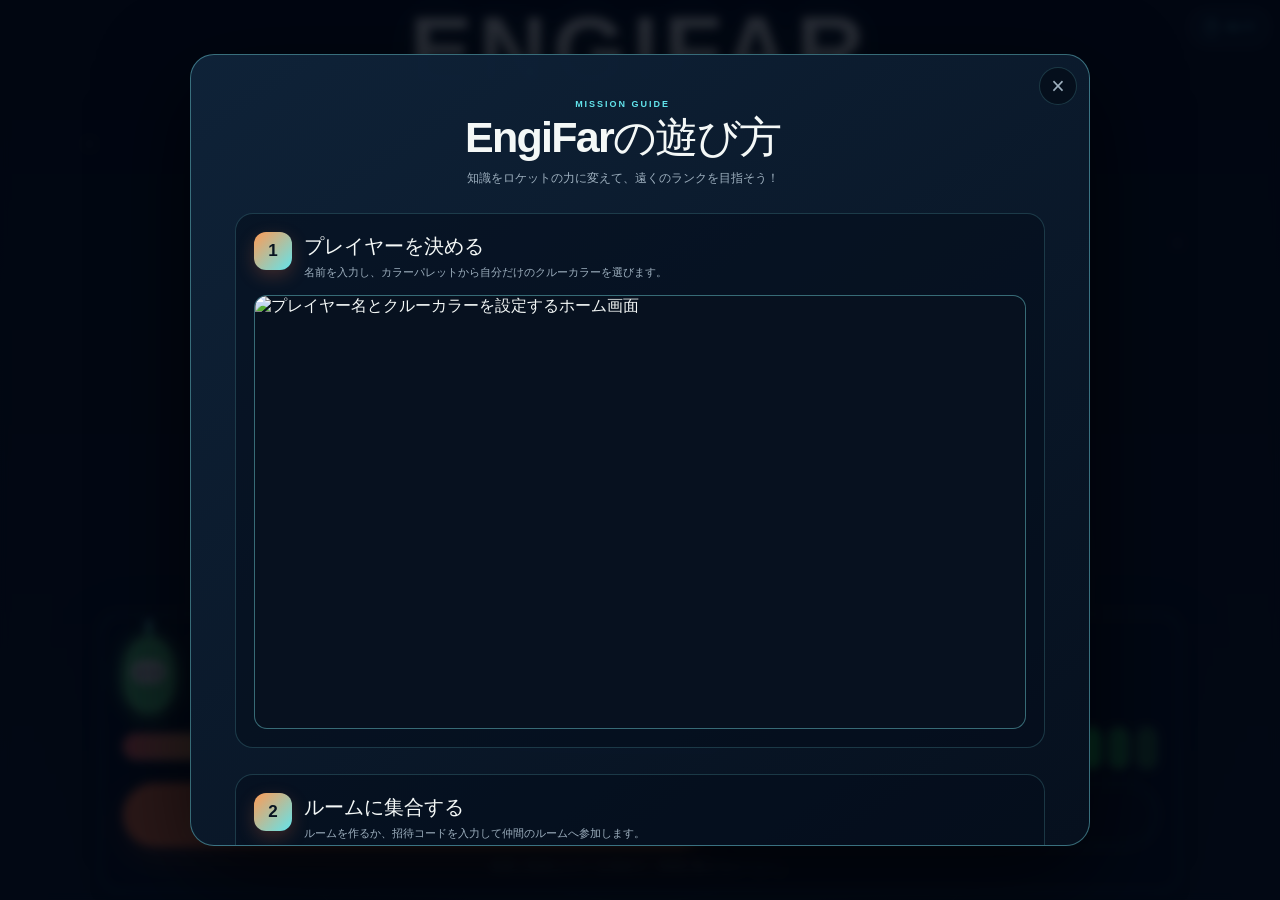
==== commit 4557a21f: "👍パス先とモバイル版UIを調整" ====
--- a/public/index.html
+++ b/public/index.html
@@ -4,218 +4,38 @@
   <meta charset="UTF-8">
   <meta name="viewport" content="width=device-width, initial-scale=1, viewport-fit=cover">
   <meta name="theme-color" content="#07111f">
-  <title>ORBIT LAB — Rocket Launch Simulator</title>
-  <link rel="stylesheet" href="./styles.css">
-  <script src="./index.js" defer></script>
+  <title>EngiFar | 遠距離を目指せ!!</title>
+  <link rel="stylesheet" href="./styles.css?v=20260825-quiz-layout">
+  <script src="./index.js?v=20260825-quiz-layout" defer></script>
 </head>
 <body>
-  <div class="app-shell" id="app" data-state="idle">
-    <header class="topbar">
-      <a class="brand" href="#" aria-label="ORBIT LAB ホーム">
-        <span class="brand-mark" aria-hidden="true">
-          <svg viewBox="0 0 32 32">
-            <path d="M16 3c5 4 7 9 7 15l-3 6h-8l-3-6c0-6 2-11 7-15Z" />
-            <circle cx="16" cy="13" r="3" />
-            <path d="m10 18-5 5 7 1m10-6 5 5-7 1" />
-          </svg>
-        </span>
-        <span class="brand-copy">
-          <strong>ORBIT LAB</strong>
-          <small>ROCKET FLIGHT SYSTEM</small>
-        </span>
-      </a>
-
-      <div class="mission-state" role="status" aria-live="polite">
-        <span class="state-light" aria-hidden="true"></span>
-        <span>
-          <small>MISSION 01</small>
-          <strong id="mission-status">STANDBY</strong>
-        </span>
-      </div>
-    </header>
-
-    <main class="cockpit">
-      <section class="flight-deck" aria-label="ロケット飛行画面">
-        <div class="deck-bar deck-bar--top">
-          <span><i class="signal-dot" aria-hidden="true"></i> FLIGHT WINDOW</span>
-          <span>TRAJECTORY <b id="trajectory-label">LOCKED</b></span>
+  <div class="app-shell reference-home" id="app" data-page="home">
+    <div class="space-background" aria-hidden="true"></div>
+    <button class="guide-open-button guide-open-button--home" type="button" aria-haspopup="dialog"><span>?</span> 遊び方</button>
+    <main class="reference-home-main">
+      <header class="reference-hero"><p class="reference-logo">ENGIFAR</p><h1>プログラミングテストのスコアで<wbr>遠距離を目指せ！</h1></header>
+      <section class="reference-scene" aria-label="仲間のクルーとロケット">
+        <span class="scene-orbit scene-orbit--outer" aria-hidden="true"></span><span class="scene-orbit scene-orbit--inner" aria-hidden="true"></span>
+        <span class="crew-avatar scene-bot scene-bot--one" style="--crew-color:#54d37c" aria-label="緑のクルー"><i></i></span>
+        <span class="crew-avatar scene-bot scene-bot--two" style="--crew-color:#5ca9ff" aria-label="青のクルー"><i></i></span>
+        <div class="home-rocket" aria-label="EngiFarロケット"><span class="home-rocket-tip"></span><span class="home-rocket-window"></span><span class="home-rocket-band home-rocket-band--orange"></span><span class="home-rocket-band home-rocket-band--cyan"></span><span class="home-rocket-fin home-rocket-fin--left"></span><span class="home-rocket-fin home-rocket-fin--right"></span><span class="home-rocket-engine"></span><span class="home-rocket-flame"></span></div>
+        <span class="crew-avatar scene-bot scene-bot--three" style="--crew-color:#f5cf4b" aria-label="黄のクルー"><i></i></span>
+        <span class="crew-avatar scene-bot scene-bot--four" style="--crew-color:#ff665f" aria-label="赤のクルー"><i></i></span>
+      </section>
+      <section class="home-control" aria-labelledby="setup-title">
+        <div class="home-profile-row">
+          <span class="crew-avatar crew-avatar--medium" id="player-preview" style="--crew-color:#54d37c" aria-hidden="true"><i></i></span>
+          <label class="compact-name" for="player-name"><span id="setup-title">プレイヤー名</span><input id="player-name" type="text" maxlength="18" value="CREW MEMBER" autocomplete="name"></label>
+          <label class="native-color compact-color" for="player-color"><span>カラー</span><input id="player-color" type="color" value="#54d37c" aria-label="自由にクルーカラーを選ぶ"><output id="color-code" for="player-color">#54D37C</output></label>
         </div>
-
-        <div class="flight-stage" id="flight-stage">
-          <div class="space-glow" aria-hidden="true"></div>
-          <div class="stars stars--far" aria-hidden="true"></div>
-          <div class="stars stars--near" aria-hidden="true"></div>
-          <div class="orbital-line orbital-line--one" aria-hidden="true"></div>
-          <div class="orbital-line orbital-line--two" aria-hidden="true"></div>
-
-          <div class="altitude-scale" aria-hidden="true">
-            <span><i></i> 10K</span>
-            <span><i></i> 7.5K</span>
-            <span><i></i> 5K</span>
-            <span><i></i> 2.5K</span>
-          </div>
-
-          <div class="live-altimeter">
-            <span>ALTITUDE</span>
-            <strong><output id="altitude-live">0</output><small> km</small></strong>
-          </div>
-
-          <div class="celebration" id="celebration" aria-hidden="true">
-            <div class="success-orbit"></div>
-            <div class="success-emblem">
-              <span>MISSION SUCCESS</span>
-              <strong>軌道到達！</strong>
-            </div>
-            <div class="confetti" id="confetti"></div>
-          </div>
-
-          <div class="flight-event" id="flight-event" aria-hidden="true">
-            <span id="event-label">BURST ALTITUDE</span>
-            <strong><b id="event-altitude">0</b> km</strong>
-          </div>
-
-          <div class="rocket-vehicle" id="rocket" aria-label="ロケット">
-            <div class="exhaust exhaust--left" aria-hidden="true"></div>
-            <div class="exhaust exhaust--right" aria-hidden="true"></div>
-            <svg class="rocket" viewBox="0 0 120 216" role="img" aria-label="垂直に立つロケット">
-              <defs>
-                <linearGradient id="rocket-hull" x1="0" x2="1">
-                  <stop offset="0" stop-color="#cbd8df" />
-                  <stop offset=".5" stop-color="#f8fbf7" />
-                  <stop offset="1" stop-color="#aebec8" />
-                </linearGradient>
-                <linearGradient id="rocket-window" x1="0" y1="0" x2="1" y2="1">
-                  <stop stop-color="#bdf7ff" />
-                  <stop offset="1" stop-color="#2589ab" />
-                </linearGradient>
-              </defs>
-              <path class="flame flame--outer" d="M47 174c1 20 5 32 13 40 8-8 12-20 13-40Z" />
-              <path class="flame flame--inner" d="M53 174c1 13 3 22 7 28 4-6 6-15 7-28Z" />
-              <path class="rocket-fin" d="M37 126 14 172l31-9Zm46 0 23 46-31-9Z" />
-              <path class="rocket-body" d="M60 4C39 24 32 52 35 109l7 58h36l7-58C88 52 81 24 60 4Z" />
-              <path class="rocket-nose" d="M60 4C50 14 43 26 39 42h42C77 26 70 14 60 4Z" />
-              <path class="rocket-band" d="M35 105h50l-1 17H36Z" />
-              <circle class="rocket-window" cx="60" cy="69" r="15" />
-              <circle class="rocket-window-glint" cx="55" cy="64" r="4" />
-              <path class="rocket-seam" d="M60 5v31M43 145h34" />
-            </svg>
-          </div>
-
-          <div class="explosion" id="explosion" aria-hidden="true">
-            <span class="shockwave shockwave--one"></span>
-            <span class="shockwave shockwave--two"></span>
-            <span class="blast-core"></span>
-            <div class="debris" id="debris"></div>
-          </div>
-
-          <div class="launch-pad" aria-hidden="true">
-            <div class="pad-light pad-light--one"></div>
-            <div class="pad-light pad-light--two"></div>
-            <div class="pad-light pad-light--three"></div>
-            <span></span>
-          </div>
+        <div class="compact-palette"><label class="hue-control" for="hue-slider"><span class="sr-only">色相を選ぶ</span><input id="hue-slider" type="range" min="0" max="359" value="145" aria-label="色相パレット"></label><div class="tone-palette" id="tone-palette" aria-label="明るさを選ぶ"></div></div>
+        <div class="home-actions">
+          <button class="primary-button" id="start-button" type="button"><span>ルームを作る</span><b aria-hidden="true">🚀</b></button>
+          <button class="secondary-button" id="join-room-button" type="button" aria-expanded="false" aria-controls="join-room-panel"><span>ルームに入る</span><b aria-hidden="true">→</b></button>
         </div>
-
-        <div class="deck-bar deck-bar--bottom">
-          <span>ENGINE <b id="engine-label">IDLE</b></span>
-          <span class="success-rule"><i aria-hidden="true"></i> SUCCESS: OUTPUT &amp; STABILITY ≥ 90%</span>
-        </div>
+        <div class="room-entry-panel" id="join-room-panel" hidden><label for="room-code">招待コード</label><div><input id="room-code" type="text" maxlength="8" placeholder="例：STAR24"><button id="enter-room-button" type="button">参加</button></div></div>
+        <p class="home-room-note">名前と自由なカラーを決めて、仲間が集まるルームへ。</p>
       </section>
-
-      <aside class="mission-panel" aria-label="発射コントロール">
-        <section class="mode-panel setup-panel" id="setup-panel">
-          <div class="panel-heading">
-            <p class="eyebrow"><span>01</span> LAUNCH CONTROL</p>
-            <h1>打ち上げ<br><em>パラメーター</em></h1>
-            <p class="panel-description">2つの値を調整して、ロケットを安全に軌道へ送り届けよう。</p>
-          </div>
-
-          <div class="parameter-grid">
-            <div class="parameter-card" id="power-card">
-              <div class="parameter-head">
-                <label for="power">
-                  <span class="parameter-icon" aria-hidden="true">↟</span>
-                  <span><strong>出力強度</strong><small>OUTPUT</small></span>
-                </label>
-                <output id="power-value" for="power">82%</output>
-              </div>
-              <div class="range-shell">
-                <input id="power" type="range" min="0" max="100" value="82" aria-describedby="threshold-hint">
-                <span class="target-marker" aria-hidden="true"><i>90</i></span>
-              </div>
-              <div class="range-labels" aria-hidden="true"><span>0</span><span>100</span></div>
-            </div>
-
-            <div class="parameter-card" id="stability-card">
-              <div class="parameter-head">
-                <label for="stability">
-                  <span class="parameter-icon" aria-hidden="true">◎</span>
-                  <span><strong>安定性</strong><small>STABILITY</small></span>
-                </label>
-                <output id="stability-value" for="stability">78%</output>
-              </div>
-              <div class="range-shell">
-                <input id="stability" type="range" min="0" max="100" value="78" aria-describedby="threshold-hint">
-                <span class="target-marker" aria-hidden="true"><i>90</i></span>
-              </div>
-              <div class="range-labels" aria-hidden="true"><span>0</span><span>100</span></div>
-            </div>
-          </div>
-
-          <div class="threshold-hint" id="threshold-hint">
-            <span class="threshold-icon" aria-hidden="true">◇</span>
-            <span><strong id="readiness-title">軌道投入まであと12</strong><small>両方90%以上で打ち上げ成功</small></span>
-          </div>
-
-          <button class="launch-button" id="launch-button" type="button">
-            <span class="launch-button__icon" aria-hidden="true">▲</span>
-            <span><strong>発射する</strong><small>LAUNCH ROCKET</small></span>
-            <span class="launch-button__arrow" aria-hidden="true">→</span>
-          </button>
-        </section>
-
-        <section class="mode-panel flight-panel" id="flight-panel" hidden>
-          <div class="flight-copy">
-            <div class="radar" aria-hidden="true"><i></i><span></span></div>
-            <p class="eyebrow">LIVE TELEMETRY</p>
-            <h2>打ち上げ中</h2>
-            <p>機体を追跡しています。<br>パラメーターはロックされました。</p>
-          </div>
-          <div class="telemetry-card">
-            <span>現在の高度</span>
-            <strong><b id="panel-altitude">0</b><small> km</small></strong>
-            <div class="telemetry-progress"><i id="telemetry-progress"></i></div>
-          </div>
-        </section>
-
-        <section class="mode-panel result-panel" id="result-panel" hidden aria-live="polite">
-          <div class="result-heading">
-            <span class="result-icon" id="result-icon" aria-hidden="true">✓</span>
-            <p class="eyebrow" id="result-kicker">MISSION COMPLETE</p>
-            <h2 id="result-title">打ち上げ成功</h2>
-            <p id="result-message">ロケットは安定した軌道へ到達しました。</p>
-          </div>
-
-          <dl class="result-metrics">
-            <div>
-              <dt>出力強度</dt>
-              <dd><b id="result-power">0</b><small>%</small></dd>
-            </div>
-            <div>
-              <dt>安定性</dt>
-              <dd><b id="result-stability">0</b><small>%</small></dd>
-            </div>
-            <div class="altitude-result">
-              <dt>到達高度</dt>
-              <dd><b id="result-altitude">0</b><small> km</small></dd>
-            </div>
-          </dl>
-
-          <button class="retry-button" id="retry-button" type="button">
-            <span aria-hidden="true">↻</span> もう一度挑戦
-          </button>
-        </section>
-      </aside>
     </main>
   </div>
 </body>
--- a/public/styles.css
+++ b/public/styles.css
@@ -1,1662 +1,2610 @@
 :root {
   color-scheme: dark;
-  --night: #07111f;
-  --panel: #0d1b2a;
-  --panel-soft: #102235;
-  --line: rgba(159, 197, 216, 0.18);
-  --line-strong: rgba(159, 197, 216, 0.32);
-  --text: #f3f8f5;
-  --muted: #8ca3af;
+  --night: #050a16;
+  --night-2: #071426;
+  --panel: rgba(12, 25, 43, 0.9);
+  --panel-solid: #0c192b;
+  --panel-soft: rgba(17, 38, 59, 0.78);
+  --line: rgba(116, 220, 229, 0.2);
+  --line-strong: rgba(116, 220, 229, 0.44);
+  --cyan: #62e4ec;
+  --cyan-deep: #22b7ca;
+  --orange: #ff7541;
+  --orange-bright: #ff9b55;
   --lime: #c9f765;
-  --lime-soft: rgba(201, 247, 101, 0.14);
-  --cyan: #7de8ed;
-  --orange: #ff8a4c;
-  --red: #ff5e66;
-  --stage-border: rgba(158, 210, 222, 0.22);
-  font-family: Inter, "Noto Sans JP", "Yu Gothic UI", Meiryo, system-ui, sans-serif;
+  --text: #f4f8f7;
+  --muted: #9eb0bf;
+  --quiet: #718496;
+  --safe-top: max(10px, env(safe-area-inset-top));
+  --safe-right: max(12px, env(safe-area-inset-right));
+  --safe-bottom: max(10px, env(safe-area-inset-bottom));
+  --safe-left: max(12px, env(safe-area-inset-left));
+  font-family: "Segoe UI", "Yu Gothic UI", "Meiryo", sans-serif;
+  font-synthesis: none;
 }
 
 * {
   box-sizing: border-box;
+  margin: 0;
 }
 
 html,
 body {
   width: 100%;
   height: 100%;
-  margin: 0;
   overflow: hidden;
+  background: var(--night);
 }
 
 body {
-  min-height: 100vh;
-  min-height: 100dvh;
   color: var(--text);
-  background:
-    radial-gradient(circle at 20% -20%, rgba(47, 113, 129, 0.28), transparent 36%),
-    radial-gradient(circle at 105% 110%, rgba(93, 64, 151, 0.2), transparent 38%),
-    var(--night);
+  -webkit-font-smoothing: antialiased;
+  text-rendering: optimizeLegibility;
 }
 
 button,
-input {
+input,
+a {
   font: inherit;
 }
 
+button,
+a {
+  -webkit-tap-highlight-color: transparent;
+}
+
 button {
+  border: 0;
+}
+
+button:disabled,
+button[aria-disabled="true"] {
+  cursor: not-allowed;
+  opacity: .42;
+  filter: saturate(.55);
+}
+
+a {
   color: inherit;
-}
-
-button,
-input[type="range"] {
-  -webkit-tap-highlight-color: transparent;
+  text-decoration: none;
 }
 
 [hidden] {
   display: none !important;
 }
 
+.sr-only {
+  position: absolute;
+  width: 1px;
+  height: 1px;
+  padding: 0;
+  margin: -1px;
+  overflow: hidden;
+  clip: rect(0, 0, 0, 0);
+  white-space: nowrap;
+  border: 0;
+}
+
 .app-shell {
-  width: min(100%, 1500px);
-  height: 100vh;
+  position: relative;
+  isolation: isolate;
+  display: grid;
+  grid-template-rows: 56px minmax(0, 1fr);
+  width: 100%;
   height: 100dvh;
-  min-height: 0;
-  margin: 0 auto;
-  padding:
-    max(12px, env(safe-area-inset-top))
-    max(14px, env(safe-area-inset-right))
-    max(12px, env(safe-area-inset-bottom))
-    max(14px, env(safe-area-inset-left));
-  display: grid;
-  grid-template-rows: 54px minmax(0, 1fr);
-  gap: 12px;
+  min-height: 100dvh;
+  overflow: hidden;
+  padding: var(--safe-top) var(--safe-right) var(--safe-bottom) var(--safe-left);
+  background:
+    radial-gradient(circle at 50% 78%, rgba(26, 155, 173, 0.15), transparent 42%),
+    linear-gradient(180deg, #050a16 0%, #071120 58%, #081828 100%);
+}
+
+.space-background {
+  position: absolute;
+  z-index: -2;
+  inset: 0;
+  overflow: hidden;
+  pointer-events: none;
+  background-image:
+    radial-gradient(circle at 7% 16%, rgba(255,255,255,.8) 0 1px, transparent 1.8px),
+    radial-gradient(circle at 18% 72%, rgba(98,228,236,.75) 0 1px, transparent 2px),
+    radial-gradient(circle at 31% 10%, rgba(255,255,255,.65) 0 1px, transparent 1.8px),
+    radial-gradient(circle at 43% 83%, rgba(255,255,255,.55) 0 1.2px, transparent 2px),
+    radial-gradient(circle at 62% 18%, rgba(98,228,236,.7) 0 1px, transparent 2px),
+    radial-gradient(circle at 78% 68%, rgba(255,255,255,.65) 0 1px, transparent 1.8px),
+    radial-gradient(circle at 92% 27%, rgba(255,255,255,.75) 0 1.2px, transparent 2px);
+  animation: stars-twinkle 3.2s ease-in-out infinite alternate;
+}
+
+.space-background::before,
+.space-background::after {
+  position: absolute;
+  content: "";
+  border: 1px solid rgba(65, 211, 224, 0.13);
+  border-radius: 50%;
+  left: 50%;
+  top: 64%;
+  transform: translate(-50%, -50%);
+}
+
+.space-background::before {
+  width: min(74vw, 900px);
+  aspect-ratio: 1;
+}
+
+.space-background::after {
+  width: min(54vw, 650px);
+  aspect-ratio: 1;
+}
+
+.space-background--bright {
+  background-color: rgba(39, 91, 133, 0.08);
+}
+
+@keyframes stars-twinkle {
+  50% { opacity: .62; }
 }
 
 .topbar {
-  min-width: 0;
+  z-index: 20;
+  align-self: stretch;
   display: flex;
   align-items: center;
   justify-content: space-between;
-  border-bottom: 1px solid var(--line);
+  gap: 16px;
+  width: min(100%, 1180px);
+  margin-inline: auto;
+  min-width: 0;
 }
 
 .brand {
-  min-width: 0;
-  color: inherit;
   display: inline-flex;
   align-items: center;
-  gap: 11px;
-  text-decoration: none;
+  gap: 10px;
+  min-width: 0;
 }
 
 .brand-mark {
-  width: 35px;
-  height: 35px;
-  border: 1px solid rgba(201, 247, 101, 0.46);
-  border-radius: 9px;
   display: grid;
   place-items: center;
+  width: 34px;
+  height: 34px;
+  flex: 0 0 auto;
+  border: 1px solid rgba(98, 228, 236, .46);
+  border-radius: 10px;
+  color: #08121f;
+  background: linear-gradient(135deg, var(--cyan), var(--orange-bright));
+  box-shadow: 0 0 22px rgba(98, 228, 236, .16);
+  font-family: "Arial Black", "Segoe UI", sans-serif;
+  font-size: 18px;
+  font-weight: 900;
+}
+
+.brand > span:last-child {
+  display: grid;
+  min-width: 0;
+}
+
+.brand strong {
+  font-family: "Arial Black", "Segoe UI", sans-serif;
+  font-size: 20px;
+  line-height: 1;
+  letter-spacing: .03em;
+}
+
+.brand small {
+  margin-top: 4px;
+  color: var(--quiet);
+  font-size: 8px;
+  font-weight: 800;
+  letter-spacing: .18em;
+}
+
+.route-chip {
+  display: inline-flex;
+  align-items: center;
+  gap: 8px;
+  height: 32px;
+  padding: 0 12px;
+  white-space: nowrap;
+  border: 1px solid var(--line);
+  border-radius: 999px;
+  color: var(--muted);
+  background: rgba(7, 16, 29, .72);
+  font-size: 10px;
+  font-weight: 800;
+  letter-spacing: .12em;
+}
+
+.route-chip span {
+  color: var(--cyan);
+}
+
+.route-chip--complete {
+  border-color: rgba(201, 247, 101, .32);
+}
+
+.route-chip--complete span {
   color: var(--lime);
-  background: var(--lime-soft);
-  box-shadow: inset 0 0 18px rgba(201, 247, 101, 0.07);
-}
-
-.brand-mark svg {
-  width: 22px;
-  fill: none;
-  stroke: currentColor;
-  stroke-width: 1.5;
-}
-
-.brand-copy {
+}
+
+.eyebrow {
+  margin: 0;
+  color: var(--cyan);
+  font-size: 10px;
+  font-weight: 900;
+  letter-spacing: .18em;
+  text-transform: uppercase;
+}
+
+.primary-button,
+.secondary-button {
+  display: inline-flex;
+  align-items: center;
+  justify-content: center;
+  gap: 10px;
+  min-height: 52px;
+  padding: 0 20px;
+  border-radius: 999px;
+  cursor: pointer;
+  font-weight: 900;
+  transition: transform .16s ease, filter .16s ease, border-color .16s ease, background .16s ease;
+}
+
+.primary-button {
+  color: #111b1c;
+  background: linear-gradient(105deg, var(--orange), var(--orange-bright));
+  box-shadow: 0 12px 32px rgba(255, 117, 65, .24);
+}
+
+.primary-button b {
+  font-size: 18px;
+}
+
+.primary-button:hover,
+.secondary-button:hover {
+  transform: translateY(-2px);
+  filter: brightness(1.06);
+}
+
+.primary-button:active,
+.secondary-button:active {
+  transform: translateY(0);
+}
+
+.primary-button:disabled {
+  cursor: default;
+  color: var(--muted);
+  background: rgba(92, 111, 128, .22);
+  box-shadow: none;
+  transform: none;
+  filter: none;
+}
+
+.secondary-button {
+  min-height: 46px;
+  border: 1px solid var(--line-strong);
+  color: var(--cyan);
+  background: rgba(8, 20, 35, .78);
+}
+
+:focus-visible {
+  outline: 3px solid var(--lime);
+  outline-offset: 3px;
+}
+
+/* Crew character */
+.crew-avatar {
+  --crew-size: 52px;
+  position: relative;
+  display: inline-block;
+  width: calc(var(--crew-size) * .68);
+  height: var(--crew-size);
+  flex: 0 0 auto;
+  border: 1px solid rgba(255, 255, 255, .18);
+  border-radius: 48% 48% 44% 44%;
+  background: var(--crew-color, #54d37c);
+  box-shadow: 0 8px 22px rgba(0, 0, 0, .28), 0 0 18px var(--crew-color, #54d37c);
+  animation: crew-bob 3.4s ease-in-out infinite;
+}
+
+.crew-avatar::before {
+  position: absolute;
+  content: "";
+  left: 50%;
+  bottom: 100%;
+  width: 3px;
+  height: 18%;
+  border-radius: 3px;
+  background: var(--crew-color, #54d37c);
+  box-shadow: 0 -4px 0 1.5px var(--cyan);
+  transform: translateX(-50%);
+}
+
+.crew-avatar::after {
+  position: absolute;
+  content: "";
+  z-index: -1;
+  left: 12%;
+  right: 12%;
+  top: 105%;
+  height: 10%;
+  border-radius: 50%;
+  background: var(--crew-color, #54d37c);
+  opacity: .24;
+  filter: blur(2px);
+}
+
+.crew-avatar > i {
+  position: absolute;
+  left: 15%;
+  top: 30%;
+  width: 70%;
+  height: 32%;
+  border-radius: 999px;
+  background: #f0f7f5;
+  box-shadow: inset 0 -2px 4px rgba(14, 29, 40, .16);
+}
+
+.crew-avatar > i::before {
+  position: absolute;
+  content: "";
+  inset: 0;
+  background:
+    radial-gradient(circle at 31% 52%, #122232 0 8%, transparent 10%),
+    radial-gradient(circle at 69% 52%, #122232 0 8%, transparent 10%);
+}
+
+.crew-avatar--tiny { --crew-size: 28px; box-shadow: 0 0 9px var(--crew-color); }
+.crew-avatar--small { --crew-size: 40px; }
+.crew-avatar--medium { --crew-size: 54px; }
+.crew-avatar--large { --crew-size: 72px; }
+
+@keyframes crew-bob {
+  0%, 100% { translate: 0 0; }
+  50% { translate: 0 -5px; }
+}
+
+/* Home */
+.home-layout {
+  z-index: 1;
+  align-self: stretch;
   display: grid;
-  gap: 2px;
-}
-
-.brand-copy strong,
-.mission-state strong {
-  font-family: "Arial Narrow", "Yu Gothic UI", sans-serif;
-  font-size: 13px;
-  letter-spacing: 0.16em;
-}
-
-.brand-copy small,
-.mission-state small {
+  grid-template-columns: minmax(0, 1fr) minmax(340px, 420px);
+  align-items: center;
+  gap: clamp(28px, 6vw, 86px);
+  width: min(100%, 1080px);
+  min-height: 0;
+  margin-inline: auto;
+  padding: 12px clamp(10px, 2vw, 24px) 18px;
+}
+
+.home-intro {
+  min-width: 0;
+}
+
+.home-intro h1 {
+  margin: 8px 0 10px;
+  font-family: "Arial Black", "Yu Gothic UI", sans-serif;
+  font-size: clamp(44px, 6.4vw, 78px);
+  line-height: 1.03;
+  letter-spacing: -.04em;
+}
+
+.home-intro h1 em {
+  color: transparent;
+  background: linear-gradient(90deg, var(--cyan), #c9d6bd 47%, var(--orange-bright));
+  -webkit-background-clip: text;
+  background-clip: text;
+  font-style: normal;
+}
+
+.home-lead {
+  max-width: 510px;
+  margin: 0;
   color: var(--muted);
-  font: 600 8px/1.2 ui-monospace, "SFMono-Regular", Consolas, monospace;
-  letter-spacing: 0.18em;
-}
-
-.mission-state {
+  font-size: clamp(14px, 1.5vw, 17px);
+  font-weight: 700;
+  line-height: 1.8;
+}
+
+.crew-constellation {
+  position: relative;
+  width: min(100%, 480px);
+  height: clamp(126px, 19vh, 170px);
+  margin-top: 14px;
+}
+
+.crew-constellation .orbit {
+  position: absolute;
+  left: 5%;
+  right: 3%;
+  top: 24%;
+  height: 70%;
+  border: 1px solid rgba(98, 228, 236, .2);
+  border-radius: 50%;
+  transform: rotate(-5deg);
+}
+
+.crew-constellation .orbit--two {
+  left: 18%;
+  right: 18%;
+  top: 38%;
+  height: 45%;
+  border-color: rgba(255, 117, 65, .18);
+  transform: rotate(8deg);
+}
+
+.crew-constellation .crew-avatar {
+  position: absolute;
+}
+
+.crew-pos--one { left: 6%; top: 46%; animation-delay: -.4s; }
+.crew-pos--two { left: 24%; top: 22%; animation-delay: -1.2s; }
+.crew-pos--three { left: 48%; top: 53%; animation-delay: -2s; }
+.crew-pos--four { left: 66%; top: 18%; animation-delay: -.8s; }
+.crew-pos--five { left: 88%; top: 47%; animation-delay: -1.7s; }
+
+.crew-constellation > strong {
+  position: absolute;
+  left: 50%;
+  bottom: 0;
+  padding: 5px 10px;
+  border: 1px solid var(--line);
+  border-radius: 999px;
+  color: var(--quiet);
+  background: rgba(6, 13, 25, .75);
+  font-size: 8px;
+  letter-spacing: .16em;
+  transform: translateX(-50%);
+}
+
+.mission-facts {
+  display: grid;
+  grid-template-columns: repeat(3, 1fr);
+  gap: 8px;
+  max-width: 520px;
+  margin: 10px 0 0;
+  padding: 0;
+  list-style: none;
+}
+
+.mission-facts li {
   display: flex;
   align-items: center;
-  gap: 9px;
-  text-align: right;
-}
-
-.mission-state > span:last-child {
+  gap: 8px;
+  min-width: 0;
+  padding: 10px 12px;
+  border: 1px solid var(--line);
+  border-radius: 13px;
+  background: rgba(9, 22, 38, .58);
+}
+
+.mission-facts b {
+  color: var(--cyan);
+  font-size: 24px;
+  line-height: 1;
+}
+
+.mission-facts b span {
+  font-size: 11px;
+}
+
+.mission-facts li > span {
+  color: var(--muted);
+  font-size: 10px;
+  font-weight: 800;
+}
+
+.setup-card {
   display: grid;
-  gap: 2px;
-}
-
-.state-light {
-  width: 8px;
-  height: 8px;
+  gap: 15px;
+  width: 100%;
+  min-width: 0;
+  padding: clamp(18px, 3vh, 28px);
+  border: 1px solid var(--line-strong);
+  border-radius: 26px;
+  background:
+    linear-gradient(145deg, rgba(20, 43, 65, .94), rgba(8, 19, 34, .96));
+  box-shadow: 0 26px 70px rgba(0, 0, 0, .38), inset 0 1px rgba(255,255,255,.04);
+  animation: panel-enter .55s ease both;
+}
+
+@keyframes panel-enter {
+  from { opacity: 0; transform: translateY(10px); }
+}
+
+.setup-heading {
+  display: flex;
+  align-items: center;
+  gap: 16px;
+}
+
+.setup-heading h2 {
+  margin: 5px 0 0;
+  font-size: clamp(19px, 2.2vw, 25px);
+}
+
+.player-avatar-wrap {
+  position: relative;
+  display: grid;
+  place-items: center;
+  width: 84px;
+  height: 84px;
+  flex: 0 0 auto;
+  border: 1px solid var(--line);
+  border-radius: 22px;
+  background: radial-gradient(circle, rgba(98,228,236,.12), transparent 70%);
+}
+
+.ready-dot {
+  position: absolute;
+  right: 6px;
+  bottom: 6px;
+  width: 13px;
+  height: 13px;
+  border: 3px solid var(--panel-solid);
   border-radius: 50%;
   background: var(--lime);
-  box-shadow: 0 0 12px rgba(201, 247, 101, 0.72);
-}
-
-.cockpit {
+  box-shadow: 0 0 10px rgba(201,247,101,.5);
+}
+
+.field-group {
+  display: grid;
+  gap: 7px;
+}
+
+.field-group > span,
+.color-section-head > span {
+  color: var(--muted);
+  font-size: 11px;
+  font-weight: 900;
+  letter-spacing: .06em;
+}
+
+.field-group input {
+  width: 100%;
+  height: 48px;
+  padding: 0 15px;
+  border: 1px solid rgba(157, 179, 197, .26);
+  border-radius: 13px;
+  outline: 0;
+  color: var(--text);
+  background: rgba(4, 12, 24, .72);
+  font-weight: 800;
+}
+
+.field-group input:focus {
+  border-color: var(--cyan);
+  box-shadow: 0 0 0 3px rgba(98, 228, 236, .12);
+}
+
+.color-section {
+  display: grid;
+  gap: 9px;
   min-width: 0;
-  min-height: 0;
-  display: grid;
-  grid-template-columns: minmax(0, 1.62fr) clamp(310px, 29vw, 410px);
-  gap: clamp(12px, 1.7vw, 24px);
-}
-
-.flight-deck,
-.mission-panel {
-  min-width: 0;
-  min-height: 0;
-  overflow: hidden;
-  border: 1px solid var(--stage-border);
-  background: rgba(7, 17, 31, 0.76);
-  box-shadow: 0 20px 70px rgba(0, 0, 0, 0.18);
-}
-
-.flight-deck {
-  position: relative;
-  display: grid;
-  grid-template-rows: 40px minmax(0, 1fr) 40px;
-  border-radius: 18px;
-}
-
-.deck-bar {
-  position: relative;
-  z-index: 20;
+}
+
+.color-section-head {
   display: flex;
   align-items: center;
   justify-content: space-between;
   gap: 12px;
-  padding: 0 clamp(12px, 2vw, 22px);
-  color: var(--muted);
-  font: 600 9px/1 ui-monospace, "SFMono-Regular", Consolas, monospace;
-  letter-spacing: 0.13em;
-  white-space: nowrap;
-}
-
-.deck-bar--top {
-  border-bottom: 1px solid var(--line);
-}
-
-.deck-bar--bottom {
-  border-top: 1px solid var(--line);
-}
-
-.deck-bar b {
-  color: var(--text);
-  font-weight: 600;
-}
-
-.signal-dot,
-.success-rule i {
-  display: inline-block;
-  width: 5px;
-  height: 5px;
-  margin-right: 6px;
-  border-radius: 50%;
-  background: var(--cyan);
-  box-shadow: 0 0 7px rgba(125, 232, 237, 0.8);
-  vertical-align: 1px;
-}
-
-.success-rule {
-  color: rgba(201, 247, 101, 0.72);
-}
-
-.success-rule i {
-  background: var(--lime);
-  box-shadow: 0 0 7px rgba(201, 247, 101, 0.7);
-}
-
-.flight-stage {
-  --rocket-bottom: 6%;
-  --rocket-drift: 0px;
-  --rocket-tilt: 0deg;
-  --scene-travel: 0px;
-  --explosion-bottom: 45%;
-  isolation: isolate;
-  position: relative;
-  min-height: 0;
-  overflow: hidden;
-  background:
-    radial-gradient(circle at 50% 125%, rgba(95, 192, 198, 0.25), transparent 35%),
-    linear-gradient(180deg, #071120 0%, #0c1c31 58%, #122c3d 100%);
-}
-
-.flight-stage::before {
-  content: "";
-  position: absolute;
-  inset: 0;
-  z-index: -4;
-  opacity: 0.19;
-  background-image:
-    linear-gradient(rgba(125, 232, 237, 0.13) 1px, transparent 1px),
-    linear-gradient(90deg, rgba(125, 232, 237, 0.08) 1px, transparent 1px);
-  background-size: 64px 64px;
-  mask-image: linear-gradient(to bottom, transparent, #000 55%, #000);
-}
-
-.space-glow {
-  position: absolute;
-  z-index: -3;
-  width: 68%;
-  aspect-ratio: 1;
-  left: 50%;
-  bottom: -54%;
-  transform: translateX(-50%);
-  border-radius: 50%;
-  border: 1px solid rgba(125, 232, 237, 0.3);
-  box-shadow:
-    0 -7px 35px rgba(125, 232, 237, 0.1),
-    inset 0 20px 70px rgba(77, 143, 171, 0.08);
-}
-
-.stars {
-  position: absolute;
-  z-index: -2;
-  inset: -140px 0 0;
-  transform: translateY(var(--scene-travel));
-  will-change: transform;
-}
-
-.stars--far {
-  opacity: 0.5;
-  background-image:
-    radial-gradient(circle, rgba(255,255,255,.8) 0 1px, transparent 1.3px),
-    radial-gradient(circle, rgba(125,232,237,.8) 0 1px, transparent 1.3px);
-  background-size: 89px 101px, 137px 149px;
-  background-position: 11px 19px, 53px 71px;
-}
-
-.stars--near {
-  opacity: 0.8;
-  background-image:
-    radial-gradient(circle, #fff 0 1.3px, transparent 1.6px),
-    radial-gradient(circle, var(--lime) 0 1px, transparent 1.3px);
-  background-size: 181px 163px, 233px 197px;
-  background-position: 29px 41px, 103px 9px;
-}
-
-.orbital-line {
-  position: absolute;
-  z-index: -1;
-  left: 50%;
-  width: 96%;
-  aspect-ratio: 2.6 / 1;
-  border: 1px solid rgba(125, 232, 237, 0.1);
-  border-radius: 50%;
-  transform: translateX(-50%) rotate(-7deg);
-}
-
-.orbital-line--one {
-  top: 15%;
-}
-
-.orbital-line--two {
-  top: 47%;
-  width: 122%;
-  transform: translateX(-50%) rotate(4deg);
-}
-
-.altitude-scale {
-  position: absolute;
-  z-index: 1;
-  top: 10%;
-  bottom: 15%;
-  left: clamp(10px, 2vw, 22px);
-  width: 38px;
-  display: flex;
-  flex-direction: column;
-  justify-content: space-between;
-  color: rgba(140, 163, 175, 0.58);
-  font: 500 8px/1 ui-monospace, "SFMono-Regular", Consolas, monospace;
-}
-
-.altitude-scale::before {
-  content: "";
-  position: absolute;
-  top: 0;
-  bottom: 0;
-  left: 0;
-  border-left: 1px solid rgba(140, 163, 175, 0.2);
-}
-
-.altitude-scale span {
-  display: flex;
+}
+
+.native-color {
+  display: inline-flex;
   align-items: center;
-  gap: 6px;
-}
-
-.altitude-scale i {
-  width: 7px;
-  border-top: 1px solid rgba(140, 163, 175, 0.52);
-}
-
-.live-altimeter {
-  position: absolute;
-  z-index: 9;
-  top: clamp(11px, 2vh, 20px);
-  right: clamp(11px, 2vw, 22px);
-  min-width: clamp(112px, 16vw, 162px);
-  padding: 10px 13px;
-  border: 1px solid rgba(125, 232, 237, 0.2);
-  border-radius: 10px;
-  background: rgba(4, 13, 24, 0.64);
-  backdrop-filter: blur(8px);
-}
-
-.live-altimeter > span {
+  gap: 8px;
+  cursor: pointer;
+}
+
+.native-color input {
+  width: 36px;
+  height: 28px;
+  padding: 2px;
+  border: 1px solid var(--line-strong);
+  border-radius: 9px;
+  background: transparent;
+  cursor: pointer;
+}
+
+.native-color output {
+  min-width: 62px;
+  color: var(--cyan);
+  font: 800 11px ui-monospace, "Cascadia Code", monospace;
+}
+
+.hue-control {
   display: block;
-  margin-bottom: 3px;
-  color: var(--muted);
-  font: 600 7px/1 ui-monospace, "SFMono-Regular", Consolas, monospace;
-  letter-spacing: 0.18em;
-}
-
-.live-altimeter strong {
-  display: flex;
-  align-items: baseline;
-  justify-content: flex-end;
-  font: 500 clamp(20px, 3vw, 34px)/1 ui-monospace, "SFMono-Regular", Consolas, monospace;
-  letter-spacing: -0.06em;
-  font-variant-numeric: tabular-nums;
-}
-
-.live-altimeter small {
-  margin-left: 5px;
-  color: var(--cyan);
-  font-size: 9px;
-  letter-spacing: 0;
-}
-
-.rocket-vehicle {
-  position: absolute;
-  z-index: 6;
-  left: calc(50% + var(--rocket-drift));
-  bottom: var(--rocket-bottom);
-  width: clamp(58px, 9.5vh, 96px);
-  transform: translateX(-50%) rotate(var(--rocket-tilt));
-  transform-origin: 50% 70%;
-  filter: drop-shadow(0 13px 15px rgba(0, 0, 0, 0.38));
-  will-change: left, bottom, transform, opacity;
-}
-
-.rocket {
-  display: block;
-  width: 100%;
-  overflow: visible;
-}
-
-.rocket-body {
-  fill: url(#rocket-hull);
-  stroke: #304657;
-  stroke-width: 2;
-}
-
-.rocket-nose {
-  fill: #e96b51;
-  stroke: #304657;
-  stroke-width: 2;
-}
-
-.rocket-fin {
-  fill: #e96b51;
-  stroke: #304657;
-  stroke-width: 2;
-  stroke-linejoin: round;
-}
-
-.rocket-band {
-  fill: #142b3c;
-}
-
-.rocket-window {
-  fill: url(#rocket-window);
-  stroke: #223c4d;
-  stroke-width: 5;
-}
-
-.rocket-window-glint {
-  fill: rgba(255, 255, 255, 0.82);
-}
-
-.rocket-seam {
-  fill: none;
-  stroke: rgba(65, 91, 106, 0.48);
-  stroke-width: 1.2;
-}
-
-.flame--outer {
-  fill: #ff9a4e;
-  filter: drop-shadow(0 7px 9px rgba(255, 138, 76, 0.55));
-}
-
-.flame--inner {
-  fill: #f8f0a6;
-}
-
-.exhaust {
-  position: absolute;
-  z-index: -1;
-  left: 50%;
-  top: 80%;
-  width: 3px;
-  height: 48%;
-  border-radius: 50%;
-  background: linear-gradient(to bottom, rgba(255, 228, 167, 0.78), transparent);
-  transform-origin: top;
-  opacity: 0.35;
-}
-
-.exhaust--left {
-  transform: translateX(-7px) rotate(3deg);
-}
-
-.exhaust--right {
-  transform: translateX(5px) rotate(-3deg);
-}
-
-.launch-pad {
-  position: absolute;
-  z-index: 2;
-  left: 50%;
-  bottom: 0;
-  width: clamp(150px, 27%, 265px);
-  height: 8%;
-  min-height: 22px;
-  border-top: 1px solid rgba(125, 232, 237, 0.28);
-  background: linear-gradient(to bottom, rgba(33, 75, 87, 0.32), transparent);
-  transform: translateX(-50%);
-  clip-path: polygon(12% 0, 88% 0, 100% 100%, 0 100%);
-}
-
-.launch-pad > span {
-  position: absolute;
-  top: 8px;
-  left: 50%;
-  width: 46%;
-  height: 1px;
-  background: rgba(125, 232, 237, 0.25);
-  transform: translateX(-50%);
-}
-
-.pad-light {
-  position: absolute;
-  top: 7px;
-  width: 4px;
-  height: 4px;
-  border-radius: 50%;
-  background: var(--orange);
-  box-shadow: 0 0 7px var(--orange);
-}
-
-.pad-light--one { left: 17%; }
-.pad-light--two { left: 50%; }
-.pad-light--three { right: 17%; }
-
-.flight-event {
-  position: absolute;
-  z-index: 14;
-  left: 50%;
-  top: 38%;
-  width: max-content;
-  padding: 10px 14px;
-  border: 1px solid rgba(255, 94, 102, 0.55);
-  border-radius: 9px;
-  background: rgba(29, 12, 21, 0.8);
-  text-align: center;
-  opacity: 0;
-  transform: translate(-50%, 10px) scale(0.95);
-  backdrop-filter: blur(8px);
-  pointer-events: none;
-}
-
-.flight-event span {
-  display: block;
-  margin-bottom: 4px;
-  color: #ffabb0;
-  font: 700 7px/1 ui-monospace, "SFMono-Regular", Consolas, monospace;
-  letter-spacing: 0.16em;
-}
-
-.flight-event strong {
-  font: 600 clamp(17px, 2.5vw, 27px)/1 ui-monospace, "SFMono-Regular", Consolas, monospace;
-}
-
-.flight-event.is-visible {
-  animation: event-in 0.45s ease-out forwards;
-}
-
-.explosion {
-  position: absolute;
-  z-index: 12;
-  left: calc(50% + var(--rocket-drift));
-  bottom: var(--explosion-bottom);
-  width: 12px;
-  height: 12px;
-  opacity: 0;
-  pointer-events: none;
-}
-
-.explosion.is-active {
-  opacity: 1;
-}
-
-.shockwave,
-.blast-core,
-.debris i {
-  position: absolute;
-  left: 50%;
-  top: 50%;
-}
-
-.shockwave {
-  width: 24px;
-  height: 24px;
-  border: 2px solid rgba(255, 157, 80, 0.85);
-  border-radius: 50%;
-  transform: translate(-50%, -50%) scale(0);
-}
-
-.explosion.is-active .shockwave--one {
-  animation: shockwave 0.85s ease-out forwards;
-}
-
-.explosion.is-active .shockwave--two {
-  animation: shockwave 0.85s 0.1s ease-out forwards;
-}
-
-.blast-core {
-  width: 18px;
-  height: 18px;
-  border-radius: 42% 58% 55% 45%;
-  background: #fff5b8;
-  box-shadow: 0 0 22px 8px rgba(255, 118, 62, 0.75);
-  transform: translate(-50%, -50%) scale(0);
-}
-
-.explosion.is-active .blast-core {
-  animation: blast-core 0.6s steps(5, end) forwards;
-}
-
-.debris i {
-  --angle: 0deg;
-  --distance: 60px;
-  --piece-color: var(--orange);
-  width: 5px;
-  height: 9px;
-  background: var(--piece-color);
-  box-shadow: 0 0 6px var(--piece-color);
-  opacity: 0;
-  transform: translate(-50%, -50%) rotate(var(--angle)) translateY(0);
-}
-
-.explosion.is-active .debris i {
-  animation: debris-fly 0.82s cubic-bezier(.12, .72, .36, 1) forwards;
-  animation-delay: var(--delay, 0s);
-}
-
-.celebration {
-  position: absolute;
-  z-index: 11;
-  inset: 0;
-  display: grid;
-  place-items: center;
-  opacity: 0;
-  pointer-events: none;
-}
-
-.celebration.is-active {
-  opacity: 1;
-}
-
-.success-orbit {
-  position: absolute;
-  width: min(45%, 320px);
-  aspect-ratio: 1;
-  border: 1px solid rgba(201, 247, 101, 0.5);
-  border-radius: 50%;
-  transform: scale(0);
-}
-
-.success-orbit::before,
-.success-orbit::after {
-  content: "";
-  position: absolute;
-  inset: 13%;
-  border: 1px solid rgba(125, 232, 237, 0.34);
-  border-radius: 50%;
-}
-
-.success-orbit::after {
-  inset: -18% 8% 18%;
-  transform: rotate(55deg);
-}
-
-.celebration.is-active .success-orbit {
-  animation: success-orbit 1.1s cubic-bezier(.18, .82, .2, 1) forwards;
-}
-
-.success-emblem {
-  position: relative;
-  z-index: 2;
-  padding: 17px 22px;
-  border: 1px solid rgba(201, 247, 101, 0.45);
-  border-radius: 12px;
-  background: rgba(7, 17, 31, 0.82);
-  text-align: center;
-  opacity: 0;
-  transform: translateY(12px);
-  box-shadow: 0 0 50px rgba(201, 247, 101, 0.1);
-  backdrop-filter: blur(8px);
-}
-
-.success-emblem span {
-  display: block;
-  margin-bottom: 6px;
-  color: var(--lime);
-  font: 700 8px/1 ui-monospace, "SFMono-Regular", Consolas, monospace;
-  letter-spacing: 0.18em;
-}
-
-.success-emblem strong {
-  font-size: clamp(20px, 3vw, 34px);
-  letter-spacing: 0.06em;
-}
-
-.celebration.is-active .success-emblem {
-  animation: emblem-in 0.55s 0.2s ease-out forwards;
-}
-
-.confetti {
-  position: absolute;
-  inset: 0;
-}
-
-.confetti i {
-  --x: 50%;
-  --fall: 80%;
-  --rotate: 360deg;
-  --confetti-color: var(--lime);
-  position: absolute;
-  top: -8%;
-  left: var(--x);
-  width: 5px;
-  height: 12px;
-  border-radius: 1px;
-  background: var(--confetti-color);
-  opacity: 0;
-}
-
-.celebration.is-active .confetti i {
-  animation: confetti-fall var(--duration, 1.5s) var(--delay, 0s) ease-in forwards;
-}
-
-.mission-panel {
-  border-radius: 18px;
-  background:
-    linear-gradient(145deg, rgba(18, 42, 60, 0.76), rgba(9, 24, 38, 0.9)),
-    var(--panel);
-}
-
-.mode-panel {
-  height: 100%;
-  min-height: 0;
-  padding: clamp(17px, 3.2vh, 30px);
-}
-
-.setup-panel {
-  display: flex;
-  flex-direction: column;
-}
-
-.eyebrow {
-  margin: 0;
-  color: var(--cyan);
-  font: 700 8px/1.2 ui-monospace, "SFMono-Regular", Consolas, monospace;
-  letter-spacing: 0.15em;
-}
-
-.eyebrow > span {
-  display: inline-grid;
-  width: 22px;
-  height: 22px;
-  margin-right: 8px;
-  place-items: center;
-  border: 1px solid rgba(125, 232, 237, 0.32);
-  border-radius: 50%;
-  color: var(--text);
-  letter-spacing: 0;
-}
-
-.panel-heading h1 {
-  margin: clamp(11px, 1.8vh, 17px) 0 0;
-  font-size: clamp(25px, 3.4vw, 39px);
-  line-height: 1.2;
-  letter-spacing: 0.01em;
-}
-
-.panel-heading h1 em {
-  color: var(--lime);
-  font-style: normal;
-}
-
-.panel-description {
-  margin: clamp(7px, 1.3vh, 13px) 0 0;
-  color: var(--muted);
-  font-size: clamp(10px, 1.15vw, 12px);
-  line-height: 1.7;
-}
-
-.parameter-grid {
-  margin-top: clamp(13px, 2.3vh, 22px);
-  display: grid;
-  gap: clamp(8px, 1.4vh, 13px);
-}
-
-.parameter-card {
-  padding: clamp(10px, 1.7vh, 15px);
-  border: 1px solid var(--line);
-  border-radius: 12px;
-  background: rgba(7, 17, 31, 0.4);
-  transition: border-color 0.2s ease, background 0.2s ease;
-}
-
-.parameter-card.is-ready {
-  border-color: rgba(201, 247, 101, 0.4);
-  background: rgba(201, 247, 101, 0.055);
-}
-
-.parameter-head,
-.parameter-head label {
-  display: flex;
-  align-items: center;
-}
-
-.parameter-head {
-  justify-content: space-between;
-  gap: 10px;
-}
-
-.parameter-head label {
-  gap: 9px;
-  cursor: pointer;
-}
-
-.parameter-head label > span:last-child {
-  display: grid;
-  gap: 2px;
-}
-
-.parameter-head strong {
-  font-size: 12px;
-  letter-spacing: 0.05em;
-}
-
-.parameter-head small {
-  color: var(--muted);
-  font: 600 7px/1 ui-monospace, "SFMono-Regular", Consolas, monospace;
-  letter-spacing: 0.16em;
-}
-
-.parameter-icon {
-  width: 27px;
-  height: 27px;
-  display: grid;
-  place-items: center;
-  border: 1px solid var(--line-strong);
-  border-radius: 7px;
-  color: var(--cyan);
-  font-size: 15px;
-}
-
-.parameter-head output {
-  color: var(--lime);
-  font: 600 clamp(18px, 2.2vw, 25px)/1 ui-monospace, "SFMono-Regular", Consolas, monospace;
-  letter-spacing: -0.06em;
-  font-variant-numeric: tabular-nums;
-}
-
-.range-shell {
-  position: relative;
-  margin-top: clamp(8px, 1.3vh, 12px);
-}
-
-input[type="range"] {
-  --fill: 0%;
-  position: relative;
-  z-index: 2;
+  min-width: 0;
+}
+
+.hue-control input {
   width: 100%;
   height: 18px;
   margin: 0;
   appearance: none;
-  border: 0;
+  border: 2px solid rgba(255,255,255,.16);
   border-radius: 999px;
-  outline: none;
-  background: transparent;
+  outline: 0;
+  background: linear-gradient(90deg, #ff6262, #ffd95a, #63dc77, #58dbe4, #598dff, #be68ff, #ff62a2, #ff6262);
   cursor: pointer;
 }
 
-input[type="range"]::-webkit-slider-runnable-track {
-  height: 4px;
+.hue-control input::-webkit-slider-thumb {
+  width: 23px;
+  height: 23px;
+  appearance: none;
+  border: 3px solid #fff;
+  border-radius: 50%;
+  background: hsl(var(--selected-hue, 145) 72% 58%);
+  box-shadow: 0 1px 8px rgba(0,0,0,.55);
+}
+
+.hue-control input::-moz-range-thumb {
+  width: 18px;
+  height: 18px;
+  border: 3px solid #fff;
+  border-radius: 50%;
+  background: hsl(var(--selected-hue, 145) 72% 58%);
+}
+
+.tone-palette {
+  display: grid;
+  grid-template-columns: repeat(6, 1fr);
+  gap: 7px;
+}
+
+.tone-button {
+  position: relative;
+  min-width: 0;
+  height: 31px;
+  border: 1px solid rgba(255,255,255,.22);
+  border-radius: 10px;
+  background: var(--tone);
+  cursor: pointer;
+}
+
+.tone-button[aria-pressed="true"] {
+  outline: 2px solid #fff;
+  outline-offset: 2px;
+}
+
+.setup-note {
+  margin: -2px 0 0;
+  color: var(--quiet);
+  font-size: 11px;
+  font-weight: 700;
+}
+
+.setup-note span {
+  color: var(--lime);
+}
+
+.setup-card .primary-button {
+  width: 100%;
+}
+
+/* Quiz */
+.player-chip {
+  display: inline-flex;
+  align-items: center;
+  gap: 9px;
+  min-width: 0;
+  max-width: 44vw;
+  padding: 5px 11px;
+  border: 1px solid var(--line);
   border-radius: 999px;
-  background: linear-gradient(to right, var(--cyan) 0 var(--fill), rgba(140, 163, 175, 0.2) var(--fill) 100%);
-}
-
-input[type="range"]::-moz-range-track {
-  height: 4px;
-  border-radius: 999px;
-  background: linear-gradient(to right, var(--cyan) 0 var(--fill), rgba(140, 163, 175, 0.2) var(--fill) 100%);
-}
-
-input[type="range"]::-webkit-slider-thumb {
-  width: 17px;
-  height: 17px;
-  margin-top: -6.5px;
-  appearance: none;
-  border: 3px solid var(--panel);
-  border-radius: 50%;
-  background: var(--lime);
-  box-shadow: 0 0 0 1px var(--lime), 0 0 12px rgba(201, 247, 101, 0.28);
-}
-
-input[type="range"]::-moz-range-thumb {
-  width: 12px;
-  height: 12px;
-  border: 3px solid var(--panel);
-  border-radius: 50%;
-  background: var(--lime);
-  box-shadow: 0 0 0 1px var(--lime), 0 0 12px rgba(201, 247, 101, 0.28);
-}
-
-input[type="range"]:focus-visible::-webkit-slider-thumb {
-  outline: 3px solid rgba(125, 232, 237, 0.55);
-  outline-offset: 3px;
-}
-
-.target-marker {
-  position: absolute;
+  background: rgba(7, 16, 29, .72);
+}
+
+.player-chip strong {
+  overflow: hidden;
+  color: var(--muted);
+  font-size: 11px;
+  text-overflow: ellipsis;
+  white-space: nowrap;
+}
+
+.quiz-layout {
   z-index: 1;
-  top: 3px;
-  bottom: 3px;
-  left: 90%;
-  border-left: 1px dashed rgba(201, 247, 101, 0.68);
-}
-
-.target-marker i {
-  position: absolute;
-  top: -13px;
-  left: 50%;
-  color: rgba(201, 247, 101, 0.7);
-  font: 600 6px/1 ui-monospace, "SFMono-Regular", Consolas, monospace;
-  font-style: normal;
-  transform: translateX(-50%);
-}
-
-.range-labels {
-  display: flex;
-  justify-content: space-between;
-  margin-top: -1px;
-  color: rgba(140, 163, 175, 0.62);
-  font: 500 7px/1 ui-monospace, "SFMono-Regular", Consolas, monospace;
-}
-
-.threshold-hint {
-  margin-top: clamp(9px, 1.7vh, 16px);
+  display: grid;
+  place-items: center;
+  width: 100%;
+  min-width: 0;
+  min-height: 0;
+  padding: 10px clamp(4px, 2vw, 20px) 14px;
+}
+
+.quiz-card {
+  display: grid;
+  grid-template-rows: auto 5px minmax(112px, 1fr) auto auto;
+  gap: clamp(8px, 1.5vh, 14px);
+  width: min(100%, 980px);
+  min-width: 0;
+  height: min(100%, 650px);
+  min-height: 0;
+  padding: clamp(13px, 2.5vh, 23px);
+  border: 1px solid var(--line-strong);
+  border-radius: 24px;
+  background: linear-gradient(145deg, rgba(16, 34, 54, .96), rgba(7, 17, 31, .97));
+  box-shadow: 0 24px 70px rgba(0, 0, 0, .4);
+}
+
+.quiz-head {
   display: flex;
   align-items: center;
+  justify-content: space-between;
+  gap: 12px;
+  min-width: 0;
+}
+
+.question-count {
+  display: flex;
+  align-items: baseline;
+  gap: 6px;
+  margin-top: 2px;
+}
+
+.question-count strong {
+  font-family: "Arial Black", "Segoe UI", sans-serif;
+  font-size: clamp(26px, 4vh, 40px);
+  line-height: 1;
+}
+
+.question-count span {
+  color: var(--quiet);
+  font-size: 12px;
+  font-weight: 800;
+}
+
+.quiz-head-side {
+  display: flex;
+  align-items: center;
+  gap: 7px;
+}
+
+.category-chip,
+.difficulty-chip {
+  display: inline-flex;
+  align-items: center;
+  height: 27px;
+  padding: 0 10px;
+  border-radius: 999px;
+  font-size: 9px;
+  font-weight: 900;
+  letter-spacing: .06em;
+}
+
+.category-chip {
+  border: 1px solid rgba(98, 228, 236, .3);
+  color: var(--cyan);
+  background: rgba(98, 228, 236, .08);
+}
+
+.difficulty-chip {
+  color: #1c2111;
+  background: var(--lime);
+}
+
+.progress-track {
+  overflow: hidden;
+  height: 5px;
+  border-radius: 99px;
+  background: rgba(129, 154, 174, .17);
+}
+
+.progress-track i {
+  display: block;
+  width: 4.2%;
+  height: 100%;
+  border-radius: inherit;
+  background: linear-gradient(90deg, var(--cyan), var(--lime));
+  box-shadow: 0 0 12px rgba(98,228,236,.4);
+  transition: width .3s ease;
+}
+
+.question-zone {
+  display: grid;
+  grid-template-rows: auto minmax(0, 1fr);
+  min-height: 0;
+  min-width: 0;
+  overflow: hidden;
+  border: 1px solid rgba(120, 161, 187, .17);
+  border-radius: 18px;
+  background: rgba(4, 13, 25, .55);
+}
+
+.timer-dial {
+  --timer-color: var(--orange);
+  position: relative;
+  display: flex;
+  align-items: center;
+  justify-content: space-between;
+  width: 100%;
+  min-height: 58px;
+  padding: 10px 20px 12px;
+  border-bottom: 1px solid rgba(120, 161, 187, .14);
+  background: rgba(15, 31, 49, .62);
+}
+
+.timer-dial::after {
+  position: absolute;
+  left: 0;
+  bottom: -1px;
+  width: calc(var(--timer-progress) * 100%);
+  height: 4px;
+  content: "";
+  background: var(--timer-color);
+  box-shadow: 0 0 12px color-mix(in srgb, var(--timer-color) 55%, transparent);
+  transition: width .16s linear;
+}
+
+.timer-dial span {
+  color: var(--muted);
+  font-size: 12px;
+  font-weight: 900;
+  letter-spacing: .08em;
+}
+
+.timer-dial small {
+  margin-left: 5px;
+  color: var(--timer-color);
+  font-size: 12px;
+  font-weight: 900;
+}
+
+.timer-dial strong {
+  color: var(--timer-color);
+  font-family: "Arial Black", "Segoe UI", sans-serif;
+  font-size: 30px;
+  line-height: .95;
+}
+
+.quiz-card[data-mode="review"] .timer-dial {
+  --timer-color: var(--cyan);
+}
+
+.question-copy {
+  display: grid;
+  align-content: start;
+  gap: clamp(11px, 1.8vh, 18px);
+  min-width: 0;
+  padding: clamp(14px, 2.4vh, 24px) clamp(15px, 2.5vw, 26px) clamp(16px, 2.6vh, 26px);
+}
+
+.question-prompt,
+.question-fill {
+  min-width: 0;
+}
+
+.question-row-label {
+  display: block;
+  margin-bottom: 6px;
+  color: var(--cyan);
+  font-size: 9px;
+  font-weight: 900;
+  letter-spacing: .15em;
+}
+
+.question-instruction {
+  margin: 0;
+  color: var(--text);
+  font-size: clamp(12px, 1.45vw, 15px);
+  font-weight: 800;
+  line-height: 1.55;
+}
+
+.question-copy pre {
+  overflow: hidden;
+  margin: 0;
+  min-height: 64px;
+  padding: 14px 16px;
+  border: 1px solid rgba(201, 247, 101, .28);
+  border-radius: 13px;
+  color: var(--lime);
+  background: rgba(13, 28, 18, .72);
+  font: 800 clamp(13px, 1.7vw, 18px)/1.5 ui-monospace, "Cascadia Code", "Yu Gothic UI", monospace;
+  text-align: center;
+  white-space: pre-wrap;
+  overflow-wrap: anywhere;
+}
+
+.answer-grid {
+  display: grid;
+  grid-template-columns: repeat(2, minmax(0, 1fr));
   gap: 9px;
-  padding: 9px 10px;
-  border-radius: 9px;
-  background: rgba(125, 232, 237, 0.07);
-}
-
-.threshold-icon {
-  color: var(--orange);
-  font-size: 18px;
-}
-
-.threshold-hint > span:last-child {
+  min-width: 0;
+}
+
+.answer-button {
+  position: relative;
   display: grid;
-  gap: 2px;
-}
-
-.threshold-hint strong {
+  grid-template-columns: 28px minmax(0, 1fr);
+  align-items: center;
+  gap: 10px;
+  min-height: clamp(48px, 7.6vh, 66px);
+  padding: 8px 12px;
+  border: 1px solid rgba(134, 162, 184, .22);
+  border-radius: 14px;
+  color: var(--text);
+  background: rgba(15, 31, 49, .82);
+  cursor: pointer;
+  text-align: left;
+  font-size: clamp(11px, 1.3vw, 14px);
+  font-weight: 800;
+  overflow-wrap: anywhere;
+  transition: border-color .15s ease, background .15s ease, transform .15s ease;
+}
+
+.answer-button:hover:not(:disabled) {
+  border-color: var(--cyan);
+  transform: translateY(-1px);
+}
+
+.answer-button > span:first-child {
+  display: grid;
+  place-items: center;
+  width: 27px;
+  height: 27px;
+  border: 1px solid rgba(158, 180, 198, .32);
+  border-radius: 8px;
+  color: var(--muted);
   font-size: 10px;
 }
 
-.threshold-hint small {
+.answer-button.is-selected {
+  border-color: var(--orange);
+  background: rgba(255, 117, 65, .13);
+}
+
+.answer-button.is-selected > span:first-child {
+  border-color: var(--orange);
+  color: #141b1b;
+  background: var(--orange);
+}
+
+.answer-button.is-answer {
+  border-color: var(--lime);
+  background: rgba(201, 247, 101, .13);
+}
+
+.answer-button.is-answer > span:first-child {
+  border-color: var(--lime);
+  color: #17200f;
+  background: var(--lime);
+}
+
+.answer-button:disabled {
+  cursor: default;
+}
+
+.answer-button.is-muted {
+  opacity: .55;
+}
+
+.feedback-bar {
+  display: grid;
+  grid-template-columns: 34px minmax(0, 1fr) auto;
+  align-items: center;
+  gap: 10px;
+  min-height: 62px;
+  padding: 9px 12px;
+  border: 1px solid rgba(98, 228, 236, .16);
+  border-radius: 14px;
+  background: rgba(5, 16, 29, .72);
+}
+
+.feedback-icon {
+  display: grid;
+  place-items: center;
+  width: 32px;
+  height: 32px;
+  border-radius: 50%;
+  color: var(--lime);
+  background: rgba(201, 247, 101, .09);
+}
+
+.feedback-bar strong {
+  display: block;
+  font-size: clamp(10px, 1.25vw, 13px);
+}
+
+.feedback-bar p {
+  margin: 3px 0 0;
   color: var(--muted);
+  font-size: clamp(9px, 1.05vw, 11px);
+  line-height: 1.35;
+}
+
+.correct-confetti {
+  position: fixed;
+  z-index: 100;
+  inset: 0;
+  overflow: hidden;
+  pointer-events: none;
+}
+
+.confetti-piece {
+  position: absolute;
+  bottom: -12px;
+  width: 8px;
+  height: 15px;
+  border-radius: 2px;
+  background: var(--confetti-color, #ffd83d);
+  box-shadow: 0 0 7px rgba(255, 213, 45, .42);
+  opacity: 0;
+  animation: correct-confetti-burst 1.55s cubic-bezier(.2,.7,.28,1) var(--confetti-delay, 0s) both;
+}
+
+.confetti-piece--left { left: 8px; }
+.confetti-piece--right { right: 8px; }
+
+.confetti-piece:nth-child(3n) { width: 6px; height: 11px; }
+.confetti-piece:nth-child(4n) { border-radius: 50%; }
+
+@keyframes correct-confetti-burst {
+  0% { opacity: 0; transform: translate(0, 20px) rotate(0deg) scale(.7); }
+  10% { opacity: 1; }
+  52% { opacity: 1; transform: translate(var(--confetti-apex-x), var(--confetti-apex-y)) rotate(var(--confetti-rotate)) scale(1); }
+  100% { opacity: 0; transform: translate(var(--confetti-x), var(--confetti-end-y)) rotate(calc(var(--confetti-rotate) + 180deg)) scale(.82); }
+}
+
+.review-count {
+  display: grid;
+  place-items: center;
+  width: 34px;
+  height: 34px;
+  border: 1px solid var(--line-strong);
+  border-radius: 50%;
+  color: var(--cyan);
+  font-family: "Arial Black", "Segoe UI", sans-serif;
+}
+
+/* Rocket */
+.rocket-shell {
+  display: block;
+  padding: 0;
+}
+
+.topbar--overlay {
+  position: absolute;
+  z-index: 30;
+  left: 50%;
+  top: var(--safe-top);
+  width: min(calc(100% - var(--safe-left) - var(--safe-right)), 1180px);
+  height: 48px;
+  transform: translateX(-50%);
+}
+
+.flight-scene {
+  position: relative;
+  width: 100%;
+  height: 100dvh;
+  overflow: hidden;
+  background: #112a42;
+}
+
+.sky-layer {
+  position: absolute;
+  inset: 0;
+  opacity: 0;
+  transition: opacity 1.2s ease;
+}
+
+.sky-layer--ground {
+  opacity: 1;
+  background:
+    linear-gradient(180deg, #0c1730 0%, #224f76 54%, #538e98 75%, #253b31 76%, #102218 100%);
+}
+
+.sky-layer--ground::after {
+  position: absolute;
+  content: "";
+  left: -10%;
+  right: -10%;
+  bottom: 16%;
+  height: 18%;
+  border-radius: 50% 50% 0 0;
+  background: linear-gradient(180deg, rgba(52,102,76,.7), #0f241b);
+}
+
+.sky-layer--upper {
+  background: linear-gradient(180deg, #091226 0%, #173c66 52%, #4f91b0 100%);
+}
+
+.sky-layer--space {
+  background:
+    radial-gradient(circle at 65% 20%, rgba(94, 88, 187, .22), transparent 35%),
+    linear-gradient(180deg, #030610, #071123 66%, #12324d);
+}
+
+[data-flight-state="countdown"] .sky-layer--upper,
+[data-flight-state="flying"] .sky-layer--upper,
+[data-flight-state="complete"] .sky-layer--upper {
+  opacity: 1;
+}
+
+[data-flight-state="flying"] .sky-layer--space,
+[data-flight-state="complete"] .sky-layer--space {
+  opacity: 1;
+}
+
+.flight-stars {
+  position: absolute;
+  inset: 0;
+  opacity: 0;
+  background-image:
+    radial-gradient(circle at 12% 18%, #fff 0 1px, transparent 1.8px),
+    radial-gradient(circle at 26% 41%, var(--cyan) 0 1px, transparent 2px),
+    radial-gradient(circle at 39% 12%, #fff 0 1px, transparent 1.8px),
+    radial-gradient(circle at 56% 34%, #fff 0 1.2px, transparent 2px),
+    radial-gradient(circle at 72% 16%, var(--cyan) 0 1px, transparent 2px),
+    radial-gradient(circle at 87% 43%, #fff 0 1px, transparent 1.8px),
+    radial-gradient(circle at 94% 8%, #fff 0 1px, transparent 1.8px);
+  transition: opacity 1s ease;
+}
+
+[data-flight-state="flying"] .flight-stars,
+[data-flight-state="complete"] .flight-stars {
+  opacity: .9;
+  animation: stars-twinkle 1.8s ease-in-out infinite alternate;
+}
+
+.speed-lines {
+  position: absolute;
+  inset: -30%;
+  opacity: 0;
+  background: repeating-linear-gradient(90deg, transparent 0 7%, rgba(255,255,255,.22) 7.1% 7.2%, transparent 7.3% 15%);
+  transform: perspective(380px) rotateX(64deg);
+}
+
+[data-flight-state="flying"] .speed-lines {
+  opacity: .18;
+  animation: speed-lines .42s linear infinite;
+}
+
+@keyframes speed-lines {
+  to { translate: 0 90px; }
+}
+
+.launch-status {
+  position: absolute;
+  z-index: 14;
+  left: max(var(--safe-left), calc(50% - 550px));
+  top: max(72px, calc(var(--safe-top) + 58px));
+  display: flex;
+  align-items: center;
+  gap: 10px;
+  max-width: min(70vw, 340px);
+  padding: 9px 13px;
+  border: 1px solid var(--line);
+  border-radius: 14px;
+  background: rgba(4, 12, 25, .68);
+  backdrop-filter: blur(10px);
+}
+
+.status-light {
+  width: 9px;
+  height: 9px;
+  flex: 0 0 auto;
+  border-radius: 50%;
+  background: var(--orange);
+  box-shadow: 0 0 12px var(--orange);
+  animation: status-pulse 1.2s ease-in-out infinite;
+}
+
+[data-flight-state="ready"] .status-light,
+[data-flight-state="complete"] .status-light {
+  background: var(--lime);
+  box-shadow: 0 0 12px var(--lime);
+}
+
+[data-flight-state="flying"] .status-light {
+  background: var(--cyan);
+  box-shadow: 0 0 12px var(--cyan);
+}
+
+@keyframes status-pulse {
+  50% { opacity: .4; }
+}
+
+.launch-status small,
+.launch-status strong {
+  display: block;
+}
+
+.launch-status small {
+  color: var(--cyan);
   font-size: 8px;
-}
-
-.threshold-hint.is-ready {
-  background: var(--lime-soft);
-}
-
-.threshold-hint.is-ready .threshold-icon,
-.threshold-hint.is-ready strong {
+  font-weight: 900;
+  letter-spacing: .14em;
+}
+
+.launch-status strong {
+  margin-top: 3px;
+  font-size: clamp(11px, 1.5vw, 14px);
+}
+
+.flight-steps {
+  position: absolute;
+  z-index: 14;
+  right: max(var(--safe-right), calc(50% - 550px));
+  top: max(78px, calc(var(--safe-top) + 62px));
+  display: flex;
+  gap: 4px;
+  margin: 0;
+  padding: 0;
+  list-style: none;
+}
+
+.flight-steps li {
+  display: inline-flex;
+  align-items: center;
+  gap: 5px;
+  padding: 6px 8px;
+  border-radius: 99px;
+  color: rgba(224,235,238,.48);
+  font-size: 9px;
+  font-weight: 900;
+}
+
+.flight-steps li span {
+  display: grid;
+  place-items: center;
+  width: 18px;
+  height: 18px;
+  border: 1px solid currentColor;
+  border-radius: 50%;
+}
+
+.flight-steps li.is-current {
+  color: var(--text);
+  background: rgba(98,228,236,.13);
+}
+
+.flight-steps li.is-done {
   color: var(--lime);
 }
 
-.launch-button,
-.retry-button {
-  min-height: 50px;
-  border: 0;
-  border-radius: 10px;
-  cursor: pointer;
+.rocket-wrap {
+  position: absolute;
+  z-index: 8;
+  left: 50%;
+  bottom: clamp(98px, 13vh, 140px);
+  width: clamp(105px, 14vw, 152px);
+  transform: translateX(-50%);
+  transform-origin: 50% 75%;
+}
+
+.rocket-svg {
+  position: relative;
+  z-index: 2;
+  display: block;
+  width: 100%;
+  height: auto;
+  filter: drop-shadow(0 18px 18px rgba(0,0,0,.32));
+}
+
+.rocket-glow {
+  position: absolute;
+  left: 50%;
+  bottom: 0;
+  width: 130%;
+  height: 35%;
+  border-radius: 50%;
+  background: radial-gradient(circle, rgba(255,149,70,.4), transparent 68%);
+  transform: translateX(-50%);
+  filter: blur(8px);
+}
+
+.rocket-flame {
+  opacity: 0;
+  transform-box: fill-box;
+  transform-origin: 50% 0;
+}
+
+.rocket-hatch {
+  opacity: 1;
+  transition: opacity .3s ease;
+}
+
+[data-flight-state="ready"] .rocket-hatch,
+[data-flight-state="countdown"] .rocket-hatch,
+[data-flight-state="flying"] .rocket-hatch,
+[data-flight-state="complete"] .rocket-hatch {
+  opacity: 0;
+}
+
+[data-flight-state="countdown"] .rocket-wrap {
+  animation: rocket-shake .12s linear infinite alternate;
+}
+
+[data-flight-state="countdown"] .rocket-flame,
+[data-flight-state="flying"] .rocket-flame {
+  opacity: 1;
+  animation: flame-flicker .25s ease-in-out infinite alternate;
+}
+
+@keyframes rocket-shake {
+  to { margin-left: 2px; rotate: .45deg; }
+}
+
+@keyframes flame-flicker {
+  to { transform: scaleY(1.25) scaleX(.9); }
+}
+
+.rocket-smoke {
+  position: absolute;
+  z-index: 1;
+  left: 50%;
+  top: 80%;
+  width: 100%;
+  height: 80px;
+  opacity: 0;
+  transform: translateX(-50%);
+}
+
+.rocket-smoke i {
+  position: absolute;
+  left: 50%;
+  top: 0;
+  width: 46px;
+  height: 46px;
+  border-radius: 50%;
+  background: rgba(227, 236, 235, .75);
+  filter: blur(2px);
+}
+
+.rocket-smoke i:nth-child(2) { margin-left: -34px; animation-delay: -.2s; }
+.rocket-smoke i:nth-child(3) { margin-left: 18px; animation-delay: -.4s; }
+.rocket-smoke i:nth-child(4) { margin-left: -10px; animation-delay: -.6s; }
+
+[data-flight-state="countdown"] .rocket-smoke,
+[data-flight-state="flying"] .rocket-smoke {
+  opacity: 1;
+}
+
+[data-flight-state="countdown"] .rocket-smoke i,
+[data-flight-state="flying"] .rocket-smoke i {
+  animation: smoke-puff .8s ease-out infinite;
+}
+
+@keyframes smoke-puff {
+  to { opacity: 0; transform: translate(-8px, 65px) scale(1.65); }
+}
+
+.boarding-lineup {
+  position: absolute;
+  z-index: 9;
+  left: 50%;
+  bottom: clamp(92px, 12vh, 124px);
+  width: 1px;
+  height: 1px;
+}
+
+.boarder {
+  --crew-size: 50px;
+  position: absolute;
+  left: 0;
+  bottom: 0;
+  animation: crew-board 1.35s cubic-bezier(.35,.08,.25,1) var(--delay) both;
+}
+
+.boarder b {
+  position: absolute;
+  left: 50%;
+  top: 112%;
+  padding: 2px 5px;
+  border-radius: 5px;
+  color: #0b1520;
+  background: var(--lime);
+  font-size: 7px;
+  transform: translateX(-50%);
+}
+
+@keyframes crew-board {
+  0% { opacity: 1; transform: translateX(var(--start-x)) scale(1); }
+  42% { opacity: 1; transform: translateX(0) translateY(-4px) scale(1); }
+  65% { opacity: 1; transform: translateX(0) translateY(-18px) scale(.82); }
+  100% { opacity: 0; transform: translateX(0) translateY(-112px) scale(.18); }
+}
+
+.launch-pad {
+  position: absolute;
+  z-index: 6;
+  left: 50%;
+  bottom: clamp(66px, 9vh, 94px);
+  width: clamp(220px, 35vw, 440px);
+  height: 42px;
+  transform: translateX(-50%);
+}
+
+.launch-pad i {
+  position: absolute;
+  inset: 0;
+  border: 1px solid rgba(98,228,236,.32);
+  border-radius: 50%;
+  background: radial-gradient(ellipse, rgba(98,228,236,.22), rgba(4,11,20,.86) 65%);
+  box-shadow: 0 0 30px rgba(98,228,236,.14);
+}
+
+.launch-pad span {
+  position: absolute;
+  left: 50%;
+  top: -10px;
+  width: 2px;
+  height: 52px;
+  background: rgba(98,228,236,.2);
+}
+
+.countdown {
+  position: absolute;
+  z-index: 18;
+  left: 50%;
+  top: 40%;
+  color: var(--text);
+  font-family: "Arial Black", "Segoe UI", sans-serif;
+  font-size: clamp(72px, 15vw, 150px);
+  line-height: 1;
+  text-shadow: 0 0 35px rgba(98,228,236,.55);
+  transform: translate(-50%, -50%);
+}
+
+.countdown.is-visible {
+  animation: countdown-pop .75s ease both;
+}
+
+@keyframes countdown-pop {
+  from { opacity: 0; transform: translate(-50%, -50%) scale(.55); }
+  25% { opacity: 1; transform: translate(-50%, -50%) scale(1); }
+  to { opacity: 0; transform: translate(-50%, -50%) scale(1.35); }
+}
+
+.spark-event {
+  position: absolute;
+  z-index: 13;
+  left: 50%;
+  top: 34%;
+  display: grid;
+  place-items: center;
+  width: 1px;
+  height: 1px;
+  opacity: 0;
+}
+
+.spark-event.is-visible {
+  opacity: 1;
+}
+
+.spark-ring {
+  position: absolute;
+  width: 140px;
+  height: 140px;
+  border: 3px solid var(--cyan);
+  border-radius: 50%;
+  animation: spark-ring 1.2s ease-out both;
+}
+
+.spark-core {
+  color: var(--lime);
+  font-size: 80px;
+  text-shadow: 0 0 40px var(--cyan);
+  animation: spark-core .8s ease-out both;
+}
+
+@keyframes spark-ring {
+  from { opacity: 1; transform: scale(.1); }
+  to { opacity: 0; transform: scale(3); }
+}
+
+@keyframes spark-core {
+  from { opacity: 0; transform: scale(.1) rotate(-40deg); }
+  45% { opacity: 1; }
+  to { opacity: .85; transform: scale(1) rotate(0); }
+}
+
+.flight-action {
+  position: absolute;
+  z-index: 20;
+  left: 50%;
+  bottom: var(--safe-bottom);
+  width: min(calc(100% - 28px), 370px);
+  transform: translateX(-50%);
 }
 
 .launch-button {
   width: 100%;
-  min-height: clamp(51px, 7.6vh, 66px);
-  margin-top: auto;
-  padding: 0 clamp(13px, 1.8vw, 18px);
+}
+
+/* Result */
+.result-layout {
+  z-index: 1;
   display: grid;
-  grid-template-columns: auto 1fr auto;
+  grid-template-columns: minmax(300px, .9fr) minmax(400px, 1.1fr);
+  align-items: center;
+  gap: clamp(28px, 6vw, 82px);
+  width: min(100%, 1080px);
+  min-height: 0;
+  min-width: 0;
+  margin-inline: auto;
+  padding: 12px clamp(10px, 2vw, 24px) 18px;
+}
+
+.result-visual {
+  position: relative;
+  justify-self: stretch;
+  height: min(58vh, 520px);
+  min-height: 310px;
+}
+
+.result-orbit {
+  position: absolute;
+  left: 50%;
+  top: 46%;
+  width: min(34vw, 390px);
+  aspect-ratio: 1;
+  border: 1px solid rgba(98,228,236,.22);
+  border-radius: 50%;
+  transform: translate(-50%, -50%) rotate(-12deg);
+  animation: result-orbit-spin 18s linear infinite;
+}
+
+.result-orbit::before,
+.result-orbit::after {
+  position: absolute;
+  content: "";
+  border: 1px dashed rgba(201,247,101,.2);
+  border-radius: 50%;
+  inset: 12%;
+}
+
+.result-orbit::after {
+  inset: 28%;
+  border-style: solid;
+  border-color: rgba(255,117,65,.2);
+}
+
+.result-orbit i {
+  position: absolute;
+  width: 8px;
+  height: 8px;
+  border-radius: 50%;
+  background: var(--cyan);
+  box-shadow: 0 0 14px var(--cyan);
+}
+
+.result-orbit i:nth-child(1) { left: 12%; top: 18%; }
+.result-orbit i:nth-child(2) { right: 3%; top: 46%; background: var(--orange); box-shadow: 0 0 14px var(--orange); }
+.result-orbit i:nth-child(3) { left: 30%; bottom: 0; background: var(--lime); box-shadow: 0 0 14px var(--lime); }
+
+@keyframes result-orbit-spin {
+  to { transform: translate(-50%, -50%) rotate(348deg); }
+}
+
+.result-planet {
+  position: absolute;
+  left: 50%;
+  top: 46%;
+  width: min(19vw, 218px);
+  aspect-ratio: 1;
+  overflow: hidden;
+  border: 2px solid rgba(98,228,236,.55);
+  border-radius: 50%;
+  background:
+    radial-gradient(circle at 35% 28%, rgba(255,255,255,.42) 0 2%, transparent 3%),
+    radial-gradient(circle at 68% 62%, rgba(201,247,101,.28) 0 13%, transparent 14%),
+    linear-gradient(145deg, #307e9a, #163d69 62%, #14294d);
+  box-shadow: inset -24px -20px 40px rgba(3,8,18,.45), 0 0 55px rgba(98,228,236,.22);
+  transform: translate(-50%, -50%);
+  animation: planet-breathe 3.8s ease-in-out infinite;
+}
+
+.result-planet span {
+  position: absolute;
+  left: -18%;
+  top: 44%;
+  width: 140%;
+  height: 22%;
+  border: 10px solid rgba(255, 185, 95, .42);
+  border-radius: 50%;
+  transform: rotate(-14deg);
+}
+
+@keyframes planet-breathe {
+  50% { scale: 1.035; }
+}
+
+.result-rocket {
+  position: absolute;
+  z-index: 3;
+  left: 71%;
+  top: 21%;
+  color: var(--orange-bright);
+  font-size: 32px;
+  text-shadow: 0 0 18px var(--orange);
+  transform: rotate(34deg);
+  animation: result-rocket-float 2.6s ease-in-out infinite;
+}
+
+@keyframes result-rocket-float {
+  50% { translate: 8px -9px; rotate: 4deg; }
+}
+
+.result-sparkles span {
+  position: absolute;
+  color: var(--lime);
+  animation: result-sparkle 1.8s ease-in-out infinite;
+}
+
+@keyframes result-sparkle {
+  50% { opacity: .25; transform: scale(.65) rotate(30deg); }
+}
+
+.result-avatar {
+  position: absolute;
+  z-index: 4;
+  left: 50%;
+  bottom: 2%;
+  display: flex;
   align-items: center;
   gap: 12px;
-  color: #101b17;
-  background: var(--lime);
-  box-shadow: 0 10px 30px rgba(201, 247, 101, 0.12);
-  transition: transform 0.18s ease, box-shadow 0.18s ease, background 0.18s ease;
-}
-
-.launch-button:hover {
-  background: #dbff8d;
-  box-shadow: 0 12px 34px rgba(201, 247, 101, 0.22);
-  transform: translateY(-2px);
-}
-
-.launch-button:active {
-  transform: translateY(1px);
-}
-
-.launch-button:focus-visible,
-.retry-button:focus-visible {
-  outline: 3px solid var(--cyan);
-  outline-offset: 3px;
-}
-
-.launch-button__icon {
-  width: 30px;
-  height: 30px;
-  display: grid;
-  place-items: center;
-  border: 1px solid rgba(7, 17, 31, 0.28);
-  border-radius: 50%;
+  padding: 9px 14px;
+  border: 1px solid var(--line);
+  border-radius: 16px;
+  background: rgba(6, 15, 28, .78);
+  backdrop-filter: blur(8px);
+  transform: translateX(-50%);
+}
+
+.result-avatar strong {
+  max-width: 150px;
+  overflow: hidden;
   font-size: 11px;
-}
-
-.launch-button > span:nth-child(2) {
-  display: grid;
-  gap: 3px;
-  text-align: left;
-}
-
-.launch-button strong {
-  font-size: 13px;
-  letter-spacing: 0.08em;
-}
-
-.launch-button small {
-  font: 700 7px/1 ui-monospace, "SFMono-Regular", Consolas, monospace;
-  letter-spacing: 0.13em;
-  opacity: 0.65;
-}
-
-.launch-button__arrow {
-  font-size: 20px;
-}
-
-.flight-panel,
+  text-overflow: ellipsis;
+  white-space: nowrap;
+}
+
+[data-outcome="spark"] .result-planet {
+  border-color: rgba(255,184,88,.65);
+  background:
+    radial-gradient(circle at 36% 30%, rgba(255,255,255,.5) 0 2%, transparent 3%),
+    linear-gradient(145deg, #6c4b8f, #24375f 62%, #162742);
+  box-shadow: inset -24px -20px 40px rgba(3,8,18,.45), 0 0 58px rgba(255,140,82,.24);
+}
+
+[data-outcome="spark"] .result-rocket {
+  color: var(--lime);
+}
+
 .result-panel {
-  display: flex;
-  flex-direction: column;
-  justify-content: center;
-}
-
-.flight-copy {
-  text-align: center;
-}
-
-.radar {
-  position: relative;
-  width: clamp(75px, 12vh, 105px);
-  aspect-ratio: 1;
-  margin: 0 auto clamp(15px, 2.4vh, 23px);
-  overflow: hidden;
-  border: 1px solid rgba(125, 232, 237, 0.36);
-  border-radius: 50%;
-  background:
-    radial-gradient(circle, transparent 31%, rgba(125,232,237,.13) 32% 33%, transparent 34% 61%, rgba(125,232,237,.12) 62% 63%, transparent 64%),
-    linear-gradient(90deg, transparent 49.5%, rgba(125,232,237,.18) 50% 50.5%, transparent 51%),
-    linear-gradient(transparent 49.5%, rgba(125,232,237,.18) 50% 50.5%, transparent 51%);
-}
-
-.radar i {
-  position: absolute;
-  width: 50%;
-  height: 50%;
-  left: 50%;
-  top: 0;
-  background: conic-gradient(from 270deg at 0 100%, rgba(125, 232, 237, 0.42), transparent 34%);
-  transform-origin: 0 100%;
-  animation: radar-sweep 1.6s linear infinite;
-}
-
-.radar span {
-  position: absolute;
-  left: 62%;
-  top: 29%;
-  width: 5px;
-  height: 5px;
-  border-radius: 50%;
-  background: var(--lime);
-  box-shadow: 0 0 8px var(--lime);
-  animation: radar-blink 1.2s ease-in-out infinite;
-}
-
-.flight-copy h2,
-.result-heading h2 {
-  margin: 9px 0 7px;
-  font-size: clamp(24px, 3.2vw, 35px);
-  line-height: 1.2;
-}
-
-.flight-copy > p:last-child,
-.result-heading > p:last-child {
+  min-width: 0;
+  padding: clamp(16px, 3vh, 30px);
+  border: 1px solid var(--line-strong);
+  border-radius: 26px;
+  background: linear-gradient(145deg, rgba(17, 36, 57, .94), rgba(7, 17, 31, .96));
+  box-shadow: 0 24px 70px rgba(0,0,0,.38);
+  animation: panel-enter .55s ease both;
+}
+
+.result-panel h1 {
+  margin: 7px 0 8px;
+  font-family: "Arial Black", "Yu Gothic UI", sans-serif;
+  font-size: clamp(30px, 4.5vw, 54px);
+  line-height: 1.06;
+  letter-spacing: -.04em;
+}
+
+.result-message {
   margin: 0;
   color: var(--muted);
+  font-size: clamp(12px, 1.35vw, 15px);
+  font-weight: 700;
+  line-height: 1.6;
+}
+
+.result-metrics {
+  display: grid;
+  grid-template-columns: repeat(2, minmax(0, 1fr));
+  gap: 9px;
+  margin: clamp(13px, 2.5vh, 22px) 0 10px;
+}
+
+.result-metrics > div {
+  padding: 12px 14px;
+  border: 1px solid var(--line);
+  border-radius: 15px;
+  background: rgba(5, 15, 28, .65);
+}
+
+.result-metrics .metric-altitude {
+  grid-column: 1 / -1;
+  display: flex;
+  align-items: center;
+  justify-content: space-between;
+  border-color: rgba(201,247,101,.3);
+  background: linear-gradient(90deg, rgba(201,247,101,.08), rgba(5,15,28,.65));
+}
+
+.result-metrics dt {
+  color: var(--muted);
   font-size: 11px;
-  line-height: 1.75;
-}
-
-.telemetry-card {
-  margin-top: clamp(24px, 5vh, 44px);
-  padding: clamp(15px, 2.5vh, 22px);
+  font-weight: 900;
+}
+
+.result-metrics dt small {
+  display: block;
+  margin-top: 2px;
+  color: var(--quiet);
+  font-size: 8px;
+}
+
+.result-metrics dd {
+  margin: 5px 0 0;
+  color: var(--cyan);
+  font-family: "Arial Black", "Segoe UI", sans-serif;
+}
+
+.result-metrics dd b {
+  font-size: clamp(28px, 4vw, 43px);
+  line-height: 1;
+}
+
+.result-metrics dd span {
+  margin-left: 3px;
+  color: var(--muted);
+  font: 800 11px "Segoe UI", sans-serif;
+}
+
+.metric-altitude dd {
+  color: var(--lime);
+}
+
+.threshold-note {
+  margin: 0 0 14px;
+  color: var(--quiet);
+  font-size: 10px;
+  font-weight: 700;
+}
+
+.threshold-note span {
+  color: var(--lime);
+}
+
+.result-actions {
+  display: grid;
+  grid-template-columns: minmax(0, 1fr) auto;
+  gap: 9px;
+}
+
+.result-actions .primary-button {
+  min-width: 0;
+  padding-inline: 16px;
+}
+
+.button-crew {
+  position: relative;
+  width: 18px;
+  height: 25px;
+  flex: 0 0 auto;
+  border-radius: 50% 50% 44% 44%;
+  background: var(--crew-color, #54d37c);
+}
+
+.button-crew::after {
+  position: absolute;
+  content: "";
+  left: 20%;
+  right: 20%;
+  top: 32%;
+  height: 31%;
+  border-radius: 99px;
+  background: #f2f7f5;
+}
+
+/* Card */
+.card-layout {
+  z-index: 1;
+  display: grid;
+  grid-template-columns: minmax(0, 1.5fr) minmax(290px, .65fr);
+  align-items: center;
+  gap: clamp(20px, 4vw, 52px);
+  width: min(100%, 1120px);
+  min-height: 0;
+  min-width: 0;
+  margin-inline: auto;
+  padding: 12px clamp(8px, 2vw, 22px) 18px;
+}
+
+.card-preview-wrap {
+  min-width: 0;
+}
+
+.card-preview-head {
+  display: flex;
+  align-items: center;
+  justify-content: space-between;
+  gap: 12px;
+  margin-bottom: 12px;
+}
+
+.card-preview-head h1 {
+  margin: 4px 0 0;
+  font-size: clamp(22px, 3vw, 34px);
+}
+
+.canvas-frame {
+  overflow: hidden;
+  width: 100%;
+  padding: 8px;
+  border: 1px solid var(--line-strong);
+  border-radius: 22px;
+  background: rgba(11,24,41,.82);
+  box-shadow: 0 20px 60px rgba(0,0,0,.4);
+}
+
+#profile-card {
+  display: block;
+  width: 100%;
+  height: auto;
+  aspect-ratio: 1200 / 760;
+  border-radius: 15px;
+  background: #081425;
+}
+
+.card-controls {
+  display: grid;
+  gap: 13px;
+  min-width: 0;
+  padding: clamp(16px, 2.5vh, 24px);
+  border: 1px solid var(--line);
+  border-radius: 23px;
+  background: rgba(10,24,41,.86);
+}
+
+.card-player-summary small,
+.card-player-summary strong {
+  display: block;
+}
+
+.card-player-summary small {
+  color: var(--cyan);
+  font-size: 9px;
+  font-weight: 900;
+  letter-spacing: .16em;
+}
+
+.card-player-summary strong {
+  overflow: hidden;
+  margin-top: 5px;
+  font-size: clamp(21px, 2.5vw, 30px);
+  text-overflow: ellipsis;
+  white-space: nowrap;
+}
+
+.card-player-summary p {
+  margin: 7px 0 0;
+  color: var(--muted);
+  font-size: 11px;
+  font-weight: 700;
+  line-height: 1.55;
+}
+
+.card-role-summary { margin-top: 9px; padding: 8px 10px; border: 1px solid rgba(98,228,236,.22); border-radius: 11px; background: rgba(4,13,25,.55); }
+.card-role-summary span,
+.card-role-summary b { display: block; }
+.card-role-summary span { color: var(--quiet); font-size: 8px; font-weight: 900; letter-spacing: .1em; }
+.card-role-summary b { margin-top: 3px; color: var(--lime); font-size: 13px; }
+
+.card-mini-metrics {
+  display: grid;
+  grid-template-columns: repeat(3, minmax(0, 1fr));
+  gap: 6px;
+  margin: 0;
+}
+
+.card-mini-metrics > div {
+  min-width: 0;
+  padding: 9px 7px;
   border: 1px solid var(--line);
   border-radius: 12px;
-  background: rgba(7, 17, 31, 0.45);
-}
-
-.telemetry-card > span {
+  background: rgba(4,13,25,.6);
+}
+
+.card-mini-metrics dt {
+  color: var(--quiet);
+  font-size: 7px;
+  font-weight: 900;
+  letter-spacing: .06em;
+}
+
+.card-mini-metrics dd {
+  overflow: hidden;
+  margin: 4px 0 0;
+  color: var(--cyan);
+  font-size: 10px;
+  font-weight: 800;
+  white-space: nowrap;
+}
+
+.card-mini-metrics dd b {
+  font-size: clamp(17px, 2vw, 24px);
+}
+
+.save-note {
+  margin: 0;
   color: var(--muted);
-  font: 600 8px/1 ui-monospace, "SFMono-Regular", Consolas, monospace;
-  letter-spacing: 0.15em;
-}
-
-.telemetry-card strong {
-  display: block;
-  margin: 8px 0 13px;
+  font-size: 10px;
+  font-weight: 700;
+}
+
+.save-note span {
   color: var(--lime);
-  font: 500 clamp(29px, 4.8vw, 48px)/1 ui-monospace, "SFMono-Regular", Consolas, monospace;
-  font-variant-numeric: tabular-nums;
-}
-
-.telemetry-card small {
-  color: var(--text);
-  font-size: 11px;
-}
-
-.telemetry-progress {
-  height: 4px;
-  overflow: hidden;
-  border-radius: 999px;
-  background: rgba(140, 163, 175, 0.18);
-}
-
-.telemetry-progress i {
-  display: block;
-  width: 0;
-  height: 100%;
-  border-radius: inherit;
-  background: linear-gradient(to right, var(--cyan), var(--lime));
-  box-shadow: 0 0 10px rgba(201, 247, 101, 0.3);
-}
-
-.result-panel {
-  text-align: center;
-}
-
-.result-icon {
-  width: clamp(46px, 7.5vh, 62px);
-  aspect-ratio: 1;
-  margin: 0 auto clamp(12px, 2vh, 19px);
-  display: grid;
-  place-items: center;
-  border: 1px solid rgba(201, 247, 101, 0.46);
-  border-radius: 50%;
-  color: var(--lime);
-  background: var(--lime-soft);
-  font-size: clamp(20px, 3vw, 28px);
-}
-
-.result-panel.is-failure .result-icon {
-  border-color: rgba(255, 94, 102, 0.5);
-  color: var(--red);
-  background: rgba(255, 94, 102, 0.1);
-}
-
-.result-panel.is-failure .eyebrow {
-  color: #ff9ba1;
-}
-
-.result-metrics {
-  margin: clamp(20px, 4vh, 36px) 0 0;
-  display: grid;
-  grid-template-columns: repeat(2, 1fr);
-  gap: 8px;
-}
-
-.result-metrics > div {
-  min-width: 0;
-  padding: clamp(10px, 1.8vh, 15px) 8px;
-  border: 1px solid var(--line);
-  border-radius: 10px;
-  background: rgba(7, 17, 31, 0.42);
-}
-
-.result-metrics .altitude-result {
-  grid-column: 1 / -1;
-}
-
-.result-metrics dt {
-  margin-bottom: 6px;
-  color: var(--muted);
-  font-size: 9px;
-}
-
-.result-metrics dd {
-  margin: 0;
-  color: var(--lime);
-  font: 600 clamp(19px, 2.5vw, 28px)/1 ui-monospace, "SFMono-Regular", Consolas, monospace;
-  font-variant-numeric: tabular-nums;
-}
-
-.result-panel.is-failure .result-metrics dd {
-  color: #ffb36f;
-}
-
-.result-metrics small {
-  margin-left: 2px;
-  color: var(--text);
-  font-size: 9px;
-}
-
-.retry-button {
+}
+
+.card-controls .primary-button,
+.card-controls .secondary-button {
   width: 100%;
-  margin-top: auto;
-  border: 1px solid var(--line-strong);
-  color: var(--text);
-  background: rgba(125, 232, 237, 0.08);
-  font-size: 12px;
-  font-weight: 700;
-  letter-spacing: 0.06em;
-  transition: border-color 0.18s ease, background 0.18s ease;
-}
-
-.retry-button:hover {
-  border-color: rgba(125, 232, 237, 0.58);
-  background: rgba(125, 232, 237, 0.14);
-}
-
-.retry-button span {
-  margin-right: 7px;
-  color: var(--cyan);
-  font-size: 17px;
-}
-
-.app-shell[data-state="launching"] .state-light {
-  background: var(--orange);
-  box-shadow: 0 0 14px rgba(255, 138, 76, 0.85);
-  animation: state-pulse 0.65s ease-in-out infinite alternate;
-}
-
-.app-shell[data-state="success"] .state-light {
-  background: var(--lime);
-}
-
-.app-shell[data-state="failure"] .state-light {
-  background: var(--red);
-  box-shadow: 0 0 14px rgba(255, 94, 102, 0.75);
-}
-
-.app-shell[data-state="launching"] .rocket-vehicle {
-  animation: rocket-vibration 0.11s linear infinite alternate;
-}
-
-.app-shell[data-state="launching"] .flame--outer {
-  animation: flame-flicker 0.12s linear infinite alternate;
-}
-
-.app-shell[data-state="launching"] .exhaust {
-  opacity: 0.72;
-  animation: exhaust-flicker 0.16s linear infinite alternate;
-}
-
-.app-shell[data-state="success"] .rocket-vehicle,
-.app-shell[data-state="failure"] .rocket-vehicle {
-  pointer-events: none;
-}
-
-.app-shell[data-state="failure"] .rocket-vehicle {
-  opacity: 0 !important;
-}
-
-@keyframes state-pulse {
-  to { opacity: 0.42; }
-}
-
-@keyframes rocket-vibration {
-  from { margin-left: -0.7px; }
-  to { margin-left: 0.7px; }
-}
-
-@keyframes flame-flicker {
-  from { transform: scaleY(0.84); transform-origin: 50% 80%; }
-  to { transform: scaleY(1.1); transform-origin: 50% 80%; }
-}
-
-@keyframes exhaust-flicker {
-  to { transform: translateX(-1px) scaleY(1.25); }
-}
-
-@keyframes radar-sweep {
-  to { transform: rotate(360deg); }
-}
-
-@keyframes radar-blink {
-  50% { opacity: 0.25; }
-}
-
-@keyframes shockwave {
-  0% { opacity: 1; transform: translate(-50%, -50%) scale(0); }
-  100% { opacity: 0; transform: translate(-50%, -50%) scale(6); }
-}
-
-@keyframes blast-core {
-  0% { opacity: 1; transform: translate(-50%, -50%) scale(0); }
-  45% { opacity: 1; transform: translate(-50%, -50%) scale(4); }
-  100% { opacity: 0; transform: translate(-50%, -50%) scale(1.5); }
-}
-
-@keyframes debris-fly {
-  0% {
-    opacity: 1;
-    transform: translate(-50%, -50%) rotate(var(--angle)) translateY(0) rotate(0);
-  }
-  100% {
-    opacity: 0;
-    transform: translate(-50%, -50%) rotate(var(--angle)) translateY(calc(var(--distance) * -1)) rotate(270deg);
-  }
-}
-
-@keyframes event-in {
-  to { opacity: 1; transform: translate(-50%, 0) scale(1); }
-}
-
-@keyframes success-orbit {
-  0% { opacity: 0; transform: scale(0.15) rotate(-20deg); }
-  45% { opacity: 1; }
-  100% { opacity: 0.52; transform: scale(1) rotate(8deg); }
-}
-
-@keyframes emblem-in {
-  to { opacity: 1; transform: translateY(0); }
-}
-
-@keyframes confetti-fall {
-  0% { opacity: 0; transform: translate3d(0, -10px, 0) rotate(0); }
-  12% { opacity: 1; }
-  100% { opacity: 0; transform: translate3d(var(--sway, 20px), var(--fall), 0) rotate(var(--rotate)); }
-}
-
+}
+
+/* Responsive */
 @media (max-width: 760px) {
   .app-shell {
-    min-height: 0;
-    padding:
-      max(7px, env(safe-area-inset-top))
-      max(8px, env(safe-area-inset-right))
-      max(7px, env(safe-area-inset-bottom))
-      max(8px, env(safe-area-inset-left));
-    grid-template-rows: 42px minmax(0, 1fr);
+    grid-template-rows: 46px minmax(0, 1fr);
+    padding-inline: max(9px, env(safe-area-inset-left)) max(9px, env(safe-area-inset-right));
+  }
+
+  .brand-mark {
+    width: 30px;
+    height: 30px;
+    border-radius: 9px;
+    font-size: 16px;
+  }
+
+  .brand strong {
+    font-size: 17px;
+  }
+
+  .brand small {
+    font-size: 6.5px;
+  }
+
+  .route-chip {
+    height: 28px;
+    padding-inline: 9px;
+    font-size: 8px;
+  }
+
+  .home-layout {
+    grid-template-columns: 1fr;
+    align-content: center;
+    gap: 10px;
+    width: 100%;
+    min-width: 0;
+    padding: 6px 5px 10px;
+    overflow: hidden;
+  }
+
+  .home-intro {
+    width: 100%;
+    min-width: 0;
+    text-align: center;
+  }
+
+  .home-intro h1 {
+    margin: 3px 0 4px;
+    font-size: clamp(30px, 9.5vw, 44px);
+    line-height: 1;
+  }
+
+  .home-intro h1 br {
+    display: initial;
+  }
+
+  .home-lead {
+    max-width: 480px;
+    margin-inline: auto;
+    font-size: 11px;
+    line-height: 1.45;
+  }
+
+  .crew-constellation {
+    width: min(82%, 360px);
+    height: 62px;
+    margin: 8px auto 0;
+  }
+
+  .crew-constellation .orbit {
+    top: 14%;
+    height: 72%;
+  }
+
+  .crew-constellation .crew-avatar {
+    --crew-size: 31px;
+    top: 18%;
+  }
+
+  .crew-constellation .crew-pos--one { left: 6%; }
+  .crew-constellation .crew-pos--two { left: 25%; top: 4%; --crew-size: 38px; }
+  .crew-constellation .crew-pos--three { left: 48%; top: 22%; }
+  .crew-constellation .crew-pos--four { left: 69%; top: 4%; --crew-size: 38px; }
+  .crew-constellation .crew-pos--five { left: 91%; }
+  .crew-constellation > strong { bottom: -2px; font-size: 6px; padding: 3px 7px; }
+
+  .mission-facts {
+    display: none;
+  }
+
+  .setup-card {
+    justify-self: center;
+    gap: 10px;
+    width: min(calc(100vw - 32px), 480px);
+    max-width: calc(100vw - 32px);
+    padding: 14px;
+    border-radius: 20px;
+  }
+
+  .setup-heading {
+    gap: 11px;
+  }
+
+  .setup-heading h2 {
+    font-size: 18px;
+  }
+
+  .player-avatar-wrap {
+    width: 62px;
+    height: 62px;
+    border-radius: 17px;
+  }
+
+  .player-avatar-wrap .crew-avatar {
+    --crew-size: 51px;
+  }
+
+  .field-group input {
+    height: 42px;
+  }
+
+  .tone-button {
+    height: 27px;
+  }
+
+  .color-section,
+  .hue-control,
+  .hue-control input,
+  .tone-palette {
+    width: 100%;
+    min-width: 0;
+  }
+
+  .setup-note {
+    font-size: 9px;
+  }
+
+  .primary-button {
+    min-height: 47px;
+  }
+
+  .quiz-layout {
+    width: 100%;
+    max-width: 100%;
+    padding: 5px 0 8px;
+    overflow: hidden;
+  }
+
+  .quiz-card {
     gap: 7px;
-  }
-
-  .cockpit {
+    width: calc(100vw - 18px);
+    max-width: calc(100vw - 18px);
+    height: min(100%, 650px);
+    padding: 10px;
+    border-radius: 18px;
+  }
+
+  .question-count strong {
+    font-size: 27px;
+  }
+
+  .category-chip,
+  .difficulty-chip {
+    height: 23px;
+    padding-inline: 7px;
+    font-size: 7px;
+  }
+
+  .question-zone {
+    border-radius: 13px;
+  }
+
+  .timer-dial {
+    min-height: 45px;
+    padding: 7px 11px 8px;
+  }
+
+  .timer-dial strong {
+    font-size: 23px;
+  }
+
+  .timer-dial span,
+  .timer-dial small {
+    font-size: 9px;
+  }
+
+  .question-copy {
+    gap: 8px;
+    padding: 9px 10px 11px;
+  }
+
+  .question-row-label {
+    margin-bottom: 3px;
+    font-size: 7px;
+  }
+
+  .question-instruction {
+    font-size: clamp(10px, 3vw, 12px);
+    line-height: 1.4;
+  }
+
+  .question-copy pre {
+    min-height: 46px;
+    padding: 8px 9px;
+    border-radius: 9px;
+    font-size: clamp(10.5px, 3.2vw, 14px);
+    line-height: 1.4;
+  }
+
+  .answer-grid {
+    gap: 6px;
+  }
+
+  .answer-button {
+    grid-template-columns: 23px minmax(0, 1fr);
+    gap: 7px;
+    min-height: 45px;
+    padding: 6px 8px;
+    border-radius: 11px;
+    font-size: clamp(9px, 2.8vw, 11px);
+  }
+
+  .answer-button > span:first-child {
+    width: 23px;
+    height: 23px;
+  }
+
+  .feedback-bar {
+    grid-template-columns: 28px minmax(0, 1fr) auto;
+    gap: 7px;
+    min-height: 51px;
+    padding: 7px 8px;
+    border-radius: 11px;
+  }
+
+  .feedback-icon {
+    width: 27px;
+    height: 27px;
+  }
+
+  .feedback-bar strong {
+    font-size: 9.5px;
+  }
+
+  .feedback-bar p {
+    font-size: 8px;
+  }
+
+  .review-count {
+    width: 28px;
+    height: 28px;
+    font-size: 12px;
+  }
+
+  .topbar--overlay {
+    height: 42px;
+  }
+
+  .launch-status {
+    left: 10px;
+    top: 58px;
+    max-width: calc(100% - 20px);
+    padding: 7px 10px;
+  }
+
+  .flight-steps {
+    left: 50%;
+    right: auto;
+    top: 112px;
+    transform: translateX(-50%);
+  }
+
+  .flight-steps li {
+    font-size: 8px;
+    padding: 4px 6px;
+  }
+
+  .flight-steps li span {
+    width: 15px;
+    height: 15px;
+  }
+
+  .rocket-wrap {
+    bottom: clamp(94px, 14vh, 122px);
+    width: clamp(94px, 28vw, 132px);
+  }
+
+  .boarding-lineup {
+    bottom: clamp(88px, 13vh, 112px);
+  }
+
+  .boarder {
+    --crew-size: 42px;
+  }
+
+  .boarder:nth-child(1) { --start-x: -132px !important; }
+  .boarder:nth-child(2) { --start-x: -70px !important; }
+  .boarder:nth-child(3) { --start-x: 0px !important; }
+  .boarder:nth-child(4) { --start-x: 70px !important; }
+  .boarder:nth-child(5) { --start-x: 132px !important; }
+
+  .launch-pad {
+    bottom: clamp(63px, 10vh, 86px);
+    width: min(72vw, 290px);
+  }
+
+  .result-layout {
     grid-template-columns: 1fr;
-    grid-template-rows: minmax(0, 1fr) clamp(234px, 39vh, 280px);
+    grid-template-rows: minmax(110px, .72fr) auto;
+    align-content: center;
+    gap: 8px;
+    width: 100%;
+    max-width: 100%;
+    padding: 4px 1px 8px;
+  }
+
+  .result-visual {
+    height: 100%;
+    min-height: 110px;
+  }
+
+  .result-orbit {
+    top: 48%;
+    width: min(45vw, 180px);
+  }
+
+  .result-planet {
+    top: 48%;
+    width: min(24vw, 98px);
+  }
+
+  .result-rocket {
+    left: 65%;
+    top: 8%;
+    font-size: 22px;
+  }
+
+  .result-avatar {
+    left: 15px;
+    bottom: 5px;
+    padding: 5px 8px;
+    transform: none;
+  }
+
+  .result-avatar .crew-avatar {
+    --crew-size: 36px;
+  }
+
+  .result-avatar strong {
+    max-width: 100px;
+    font-size: 9px;
+  }
+
+  .result-panel {
+    width: calc(100vw - 18px);
+    max-width: calc(100vw - 18px);
+    justify-self: center;
+    padding: 13px;
+    border-radius: 19px;
+  }
+
+  .result-panel h1 {
+    margin: 3px 0 4px;
+    font-size: clamp(25px, 8vw, 35px);
+  }
+
+  .result-message {
+    font-size: 10px;
+    line-height: 1.4;
+  }
+
+  .result-metrics {
+    grid-template-columns: repeat(3, minmax(0, 1fr));
+    gap: 5px;
+    margin: 9px 0 7px;
+  }
+
+  .result-metrics > div,
+  .result-metrics .metric-altitude {
+    grid-column: auto;
+    display: block;
+    padding: 8px;
+  }
+
+  .result-metrics dt {
+    font-size: 8px;
+  }
+
+  .result-metrics dt small {
+    font-size: 6px;
+  }
+
+  .result-metrics dd {
+    margin-top: 3px;
+  }
+
+  .result-metrics dd b {
+    font-size: clamp(20px, 6.5vw, 29px);
+  }
+
+  .result-metrics dd span {
+    font-size: 8px;
+  }
+
+  .threshold-note {
+    margin-bottom: 8px;
+    font-size: 8px;
+  }
+
+  .result-actions {
+    grid-template-columns: 1fr;
+    gap: 6px;
+  }
+
+  .result-actions .primary-button {
+    min-height: 43px;
+    font-size: 12px;
+  }
+
+  .result-actions .secondary-button {
+    min-height: 36px;
+    font-size: 10px;
+  }
+
+  .card-layout {
+    grid-template-columns: 1fr;
+    grid-template-rows: auto auto;
+    align-content: center;
+    gap: 8px;
+    width: 100%;
+    max-width: 100%;
+    padding: 4px 0 8px;
+  }
+
+  .card-preview-head {
+    margin-bottom: 5px;
+  }
+
+  .card-preview-head h1 {
+    font-size: clamp(19px, 6vw, 25px);
+  }
+
+  .card-preview-head .crew-avatar {
+    --crew-size: 42px;
+  }
+
+  .canvas-frame {
+    width: min(100%, 520px);
+    margin-inline: auto;
+    padding: 5px;
+    border-radius: 15px;
+  }
+
+  .card-controls {
     gap: 7px;
-  }
-
-  .flight-deck,
-  .mission-panel {
-    border-radius: 12px;
-  }
-
-  .flight-deck {
-    grid-template-rows: 31px minmax(0, 1fr) 30px;
-  }
-
-  .deck-bar {
-    padding: 0 10px;
-    font-size: 7px;
-  }
-
-  .success-rule {
-    letter-spacing: 0.06em;
-  }
-
-  .live-altimeter {
-    min-width: 102px;
-    padding: 7px 9px;
-  }
-
-  .live-altimeter strong {
-    font-size: 21px;
-  }
-
-  .altitude-scale {
-    left: 8px;
-  }
-
-  .rocket-vehicle {
-    width: clamp(48px, 9.5vh, 67px);
-  }
-
-  .mode-panel {
-    padding: 11px 13px;
-  }
-
-  .panel-heading {
+    padding: 10px;
+    border-radius: 16px;
+  }
+
+  .card-player-summary {
     display: grid;
-    grid-template-columns: 1fr auto;
-    align-items: end;
+    grid-template-columns: auto 1fr;
+    align-items: baseline;
+    gap: 3px 8px;
+  }
+
+  .card-player-summary strong {
+    margin: 0;
+    font-size: 17px;
+  }
+
+  .card-player-summary p {
+    grid-column: 1 / -1;
+    margin: 0;
+    font-size: 8.5px;
+  }
+
+  .card-mini-metrics > div {
+    padding: 6px;
+  }
+
+  .card-mini-metrics dd {
+    font-size: 8px;
+  }
+
+  .card-mini-metrics dd b {
+    font-size: 16px;
+  }
+
+  .save-note {
+    font-size: 8px;
+  }
+
+  .card-controls .primary-button {
+    min-height: 42px;
+    font-size: 12px;
+  }
+
+  .card-controls .secondary-button {
+    min-height: 34px;
+    font-size: 10px;
+  }
+}
+
+@media (max-width: 360px) {
+  .route-chip {
+    display: none;
+  }
+
+  .home-lead {
+    display: none;
+  }
+
+  .setup-card {
     gap: 8px;
-  }
-
-  .panel-heading .eyebrow {
-    grid-column: 1;
-  }
-
-  .panel-heading h1 {
-    grid-column: 1;
-    margin-top: 5px;
-    font-size: 20px;
-    line-height: 1.08;
-  }
-
-  .panel-heading h1 br {
+    padding: 11px;
+  }
+
+  .tone-palette {
+    gap: 5px;
+  }
+
+  .question-instruction {
+    font-size: 9.5px;
+  }
+
+  .result-visual {
+    min-height: 92px;
+  }
+}
+
+@media (max-height: 700px) {
+  .home-layout,
+  .result-layout,
+  .card-layout {
+    padding-top: 4px;
+    padding-bottom: 7px;
+  }
+
+  .setup-card {
+    gap: 10px;
+    padding-top: 14px;
+    padding-bottom: 14px;
+  }
+
+  .crew-constellation {
+    height: 100px;
+  }
+
+  .quiz-card {
+    gap: 7px;
+    padding-top: 10px;
+    padding-bottom: 10px;
+  }
+
+  .answer-button {
+    min-height: 44px;
+  }
+}
+
+@media (max-height: 590px) and (max-width: 760px) {
+  .home-intro .eyebrow,
+  .home-lead,
+  .setup-note {
     display: none;
   }
 
-  .panel-description {
+  .home-intro h1 {
+    font-size: 27px;
+  }
+
+  .crew-constellation {
+    height: 46px;
+    margin-top: 3px;
+  }
+
+  .setup-card {
+    gap: 7px;
+    padding: 10px;
+  }
+
+  .player-avatar-wrap {
+    width: 52px;
+    height: 52px;
+  }
+
+  .player-avatar-wrap .crew-avatar {
+    --crew-size: 42px;
+  }
+
+  .field-group input {
+    height: 37px;
+  }
+
+  .hue-control input {
+    height: 14px;
+  }
+
+  .tone-button {
+    height: 22px;
+  }
+
+  .setup-card .primary-button {
+    min-height: 40px;
+  }
+
+  .question-zone {
+    min-height: 78px;
+  }
+
+  .answer-button {
+    min-height: 38px;
+  }
+
+  .feedback-bar {
+    min-height: 43px;
+  }
+
+  .result-layout {
+    grid-template-rows: minmax(75px, .42fr) auto;
+  }
+
+  .result-panel {
+    padding: 9px;
+  }
+
+  .result-message,
+  .threshold-note {
     display: none;
   }
 
-  .parameter-grid {
-    grid-template-columns: repeat(2, minmax(0, 1fr));
-    margin-top: 9px;
-    gap: 7px;
-  }
-
-  .parameter-card {
-    padding: 8px 9px 7px;
-  }
-
-  .parameter-head {
-    gap: 4px;
-  }
-
-  .parameter-head label {
+  .result-metrics {
+    margin: 6px 0;
+  }
+
+  .card-preview-head {
+    display: none;
+  }
+
+  .card-layout {
+    grid-template-rows: auto auto;
+    align-content: center;
     gap: 6px;
   }
 
-  .parameter-icon {
-    width: 22px;
-    height: 22px;
-    font-size: 12px;
-  }
-
-  .parameter-head strong {
-    font-size: 10px;
-  }
-
-  .parameter-head small,
-  .range-labels {
-    font-size: 6px;
-  }
-
-  .parameter-head output {
-    font-size: 17px;
-  }
-
-  .range-shell {
-    margin-top: 7px;
-  }
-
-  .threshold-hint {
-    min-height: 31px;
-    margin-top: 7px;
-    padding: 5px 8px;
-  }
-
-  .threshold-hint strong {
-    font-size: 9px;
-  }
-
-  .threshold-hint small {
-    font-size: 7px;
-  }
-
-  .threshold-icon {
-    font-size: 14px;
-  }
-
-  .launch-button {
-    min-height: 44px;
-    margin-top: 7px;
-  }
-
-  .launch-button__icon {
-    width: 25px;
-    height: 25px;
-  }
-
-  .flight-panel,
-  .result-panel {
-    padding: 11px 15px;
-  }
-
-  .flight-panel {
-    flex-direction: row;
-    align-items: center;
-    gap: 17px;
-  }
-
-  .flight-copy {
-    flex: 0 0 42%;
-  }
-
-  .radar {
-    width: 58px;
-    margin-bottom: 8px;
-  }
-
-  .flight-copy h2 {
-    margin: 5px 0 0;
-    font-size: 19px;
-  }
-
-  .flight-copy > p:last-child {
+  .canvas-frame {
+    width: min(78%, 430px);
+  }
+
+  .card-player-summary p,
+  .save-note {
     display: none;
   }
-
-  .telemetry-card {
-    flex: 1;
-    margin-top: 0;
-    padding: 14px;
-    text-align: left;
-  }
-
-  .telemetry-card strong {
-    margin: 7px 0 11px;
-    font-size: 29px;
-  }
-
-  .result-panel {
-    display: grid;
-    grid-template-columns: minmax(0, .9fr) minmax(0, 1.1fr);
-    grid-template-rows: 1fr auto;
-    align-items: center;
-    gap: 8px 12px;
-  }
-
-  .result-heading {
-    min-width: 0;
-  }
-
-  .result-icon {
-    width: 38px;
-    margin-bottom: 7px;
-    font-size: 17px;
-  }
-
-  .result-heading h2 {
-    margin: 5px 0 3px;
-    font-size: 18px;
-  }
-
-  .result-heading > p:last-child {
-    font-size: 8px;
-    line-height: 1.45;
-  }
-
-  .result-metrics {
-    margin: 0;
-    gap: 5px;
-  }
-
-  .result-metrics > div {
-    padding: 8px 5px;
-  }
-
-  .result-metrics dt {
-    margin-bottom: 4px;
-    font-size: 7px;
-  }
-
-  .result-metrics dd {
-    font-size: 17px;
-  }
-
-  .retry-button {
-    grid-column: 1 / -1;
-    min-height: 42px;
-  }
-}
-
-@media (max-width: 390px) {
-  .brand-copy small,
-  .mission-state small {
-    display: none;
-  }
-
-  .brand-copy strong,
-  .mission-state strong {
-    font-size: 11px;
-  }
-
-  .success-rule {
-    font-size: 6px;
-  }
-
-  .parameter-head output {
-    font-size: 15px;
-  }
-
-  .parameter-head small,
-  .parameter-icon {
-    display: none;
-  }
-}
-
-@media (max-height: 620px) and (min-width: 761px) {
+}
+
+@media (max-height: 520px) and (min-width: 600px) {
   .app-shell {
-    grid-template-rows: 42px minmax(0, 1fr);
-    gap: 8px;
-    padding-top: 8px;
-    padding-bottom: 8px;
-  }
-
-  .brand-mark {
-    width: 31px;
-    height: 31px;
-  }
-
-  .mode-panel {
-    padding: 13px 17px;
-  }
-
-  .panel-heading h1 {
-    margin-top: 7px;
-    font-size: 25px;
-  }
-
-  .panel-description {
-    display: none;
-  }
-
-  .parameter-grid {
-    margin-top: 10px;
-    gap: 7px;
-  }
-
-  .parameter-card {
-    padding: 8px 11px;
-  }
-
-  .range-shell {
-    margin-top: 5px;
-  }
-
-  .threshold-hint {
-    margin-top: 7px;
-    padding: 6px 9px;
-  }
-
-  .launch-button {
-    min-height: 46px;
-  }
-
-  .result-metrics {
-    margin-top: 13px;
-  }
-
-  .result-icon {
-    width: 42px;
-    margin-bottom: 9px;
-  }
-}
-
-@media (max-height: 535px) and (max-width: 760px) {
-  .app-shell {
-    min-height: 0;
-    grid-template-rows: 34px minmax(0, 1fr);
-    gap: 5px;
+    grid-template-rows: 40px minmax(0, 1fr);
     padding-top: 5px;
     padding-bottom: 5px;
   }
@@ -1666,165 +2614,260 @@
     height: 28px;
   }
 
-  .brand-mark svg {
-    width: 18px;
-  }
-
-  .cockpit {
-    grid-template-rows: minmax(0, 1fr) 218px;
+  .home-layout {
+    grid-template-columns: minmax(0, .72fr) minmax(340px, .92fr);
+    gap: 18px;
+    padding: 2px 28px 4px;
+  }
+
+  .home-intro h1 {
+    font-size: clamp(31px, 6vw, 48px);
+  }
+
+  .home-lead,
+  .crew-constellation,
+  .mission-facts {
+    display: none;
+  }
+
+  .setup-card {
+    grid-template-columns: auto 1fr;
+    gap: 7px 12px;
+    padding: 10px 13px;
+  }
+
+  .setup-heading {
+    grid-row: 1 / 3;
+    flex-direction: column;
+    align-items: center;
+    width: 126px;
+    text-align: center;
+  }
+
+  .setup-heading h2 {
+    font-size: 12px;
+    white-space: nowrap;
+  }
+
+  .setup-heading .eyebrow,
+  .setup-note {
+    display: none;
+  }
+
+  .field-group input {
+    height: 36px;
+  }
+
+  .color-section {
     gap: 5px;
   }
 
-  .flight-deck {
-    grid-template-rows: 27px minmax(0, 1fr) 26px;
-  }
-
-  .mode-panel {
-    padding-top: 8px;
-    padding-bottom: 8px;
-  }
-
-  .panel-heading .eyebrow span {
+  .hue-control input {
+    height: 13px;
+  }
+
+  .tone-button {
+    height: 20px;
+  }
+
+  .setup-card .primary-button {
+    grid-column: 1 / -1;
+    min-height: 37px;
+  }
+
+  .quiz-card {
+    grid-template-columns: minmax(0, 1.08fr) minmax(0, .92fr);
+    grid-template-rows: auto 4px minmax(0, 1fr) auto;
+    gap: 5px 9px;
+    height: 100%;
+    padding: 7px;
+  }
+
+  .quiz-head,
+  .progress-track,
+  .feedback-bar {
+    grid-column: 1 / -1;
+  }
+
+  .question-zone {
+    grid-column: 1;
+    grid-row: 3;
+    min-height: 0;
+  }
+
+  .timer-dial {
+    min-height: 37px;
+    padding: 5px 9px 6px;
+  }
+
+  .timer-dial strong {
+    font-size: 19px;
+  }
+
+  .question-copy {
+    gap: 5px;
+    padding: 6px 8px 7px;
+  }
+
+  .question-row-label {
+    margin-bottom: 2px;
+    font-size: 6px;
+  }
+
+  .question-instruction {
+    font-size: 10px;
+    line-height: 1.3;
+  }
+
+  .question-copy pre {
+    min-height: 36px;
+    padding: 5px 7px;
+    font-size: 10px;
+    line-height: 1.25;
+  }
+
+  .answer-grid {
+    grid-column: 2;
+    grid-row: 3;
+  }
+
+  .answer-button {
+    min-height: 36px;
+    padding: 4px 7px;
+  }
+
+  .feedback-bar {
+    min-height: 37px;
+    padding: 4px 8px;
+  }
+
+  .feedback-bar p {
     display: none;
   }
 
-  .parameter-grid {
-    margin-top: 6px;
-  }
-
-  .threshold-hint {
-    margin-top: 5px;
+  .question-count strong {
+    font-size: 23px;
+  }
+
+  .topbar--overlay {
+    top: 5px;
+  }
+
+  .launch-status {
+    top: 48px;
+  }
+
+  .flight-steps {
+    top: 50px;
+  }
+
+  .rocket-wrap {
+    bottom: 58px;
+    width: 86px;
+  }
+
+  .boarding-lineup {
+    bottom: 54px;
+  }
+
+  .launch-pad {
+    bottom: 38px;
+    height: 28px;
+  }
+
+  .flight-action {
+    width: 300px;
+    bottom: 5px;
   }
 
   .launch-button {
-    min-height: 40px;
-    margin-top: 5px;
-  }
-}
-
-@media (max-height: 460px) and (min-width: 761px) {
-  .app-shell {
-    grid-template-rows: 34px minmax(0, 1fr);
-    gap: 5px;
-    padding-top: 5px;
-    padding-bottom: 5px;
-  }
-
-  .brand-mark {
-    width: 28px;
-    height: 28px;
-  }
-
-  .brand-mark svg {
-    width: 18px;
-  }
-
-  .cockpit {
-    grid-template-columns: minmax(0, 1.55fr) minmax(300px, .9fr);
-    gap: 8px;
-  }
-
-  .flight-deck {
-    grid-template-rows: 28px minmax(0, 1fr) 27px;
-  }
-
-  .deck-bar {
-    padding: 0 10px;
-    font-size: 7px;
-  }
-
-  .mode-panel {
-    padding: 8px 10px;
-  }
-
-  .panel-heading h1 {
-    margin-top: 4px;
-    font-size: 18px;
-    line-height: 1.1;
-  }
-
-  .panel-heading h1 br {
+    min-height: 39px;
+  }
+
+  .result-layout {
+    grid-template-columns: minmax(200px, .8fr) minmax(420px, 1.2fr);
+    grid-template-rows: 1fr;
+    gap: 16px;
+    padding: 2px 24px 4px;
+  }
+
+  .result-visual {
+    height: 100%;
+    min-height: 0;
+  }
+
+  .result-panel {
+    padding: 10px 13px;
+  }
+
+  .result-panel h1 {
+    font-size: 27px;
+  }
+
+  .result-message,
+  .threshold-note {
     display: none;
   }
 
-  .parameter-grid {
+  .result-metrics {
+    grid-template-columns: repeat(3, 1fr);
+    margin: 7px 0;
+  }
+
+  .result-metrics .metric-altitude {
+    grid-column: auto;
+    display: block;
+  }
+
+  .result-metrics dd b {
+    font-size: 25px;
+  }
+
+  .result-actions .primary-button {
+    min-height: 39px;
+  }
+
+  .result-actions .secondary-button {
+    min-height: 39px;
+  }
+
+  .card-layout {
+    grid-template-columns: minmax(0, 1.45fr) minmax(260px, .65fr);
+    grid-template-rows: 1fr;
+    gap: 18px;
+    padding: 2px 24px 4px;
+  }
+
+  .card-preview-head {
+    display: none;
+  }
+
+  .canvas-frame {
+    width: 100%;
+  }
+
+  .card-controls {
+    gap: 7px;
+    padding: 9px;
+  }
+
+  .card-mini-metrics {
     grid-template-columns: repeat(2, minmax(0, 1fr));
-    margin-top: 6px;
-    gap: 6px;
-  }
-
-  .parameter-card {
-    padding: 7px 8px 5px;
-  }
-
-  .parameter-icon,
-  .parameter-head small {
+  }
+
+  .card-mini-metrics > div:last-child {
+    grid-column: 1 / -1;
+    text-align: center;
+  }
+
+  .card-player-summary p,
+  .save-note {
     display: none;
   }
 
-  .parameter-head strong {
-    font-size: 9px;
-  }
-
-  .parameter-head output {
-    font-size: 15px;
-  }
-
-  .range-shell {
-    margin-top: 4px;
-  }
-
-  .threshold-hint {
-    min-height: 31px;
-    margin-top: 5px;
-    padding: 4px 7px;
-  }
-
-  .threshold-hint strong {
-    font-size: 9px;
-  }
-
-  .threshold-hint small {
-    font-size: 7px;
-  }
-
-  .launch-button {
-    min-height: 40px;
-    margin-top: 5px;
-  }
-
-  .result-heading h2 {
-    margin-top: 5px;
-    font-size: 20px;
-  }
-
-  .result-heading > p:last-child {
-    font-size: 9px;
-    line-height: 1.4;
-  }
-
-  .result-metrics {
-    margin-top: 8px;
-    grid-template-columns: repeat(3, 1fr);
-    gap: 5px;
-  }
-
-  .result-metrics .altitude-result {
-    grid-column: auto;
-  }
-
-  .result-metrics > div {
-    padding: 8px 4px;
-  }
-
-  .result-icon {
-    width: 34px;
-    margin-bottom: 5px;
-  }
-
-  .retry-button {
-    min-height: 40px;
-    margin-top: 7px;
+  .card-controls .primary-button,
+  .card-controls .secondary-button {
+    min-height: 36px;
   }
 }
 
@@ -1833,8 +2876,339 @@
   *::before,
   *::after {
     scroll-behavior: auto !important;
-    animation-duration: 0.01ms !important;
+    animation-duration: .01ms !important;
     animation-iteration-count: 1 !important;
-    transition-duration: 0.01ms !important;
-  }
-}+    transition-duration: .01ms !important;
+  }
+}
+
+/* Reference-inspired home and future-ready room */
+.reference-home {
+  display: block;
+  overflow: hidden;
+  padding: max(8px, env(safe-area-inset-top)) max(12px, env(safe-area-inset-right)) max(8px, env(safe-area-inset-bottom)) max(12px, env(safe-area-inset-left));
+}
+
+.reference-home-main {
+  position: relative;
+  z-index: 1;
+  display: grid;
+  grid-template-rows: auto minmax(170px, 1fr) auto;
+  width: min(100%, 1080px);
+  height: 100%;
+  margin: auto;
+}
+
+.reference-hero { text-align: center; }
+.reference-logo {
+  margin: 0;
+  color: var(--text);
+  font: 900 clamp(42px, 7.4vw, 128px)/.9 "Arial Black", "Segoe UI", sans-serif;
+  letter-spacing: .06em;
+  text-shadow: 0 0 32px rgba(98,228,236,.2);
+}
+.reference-hero h1 {
+  margin: 7px 0 0;
+  color: var(--cyan);
+  font-size: clamp(12px, 1.7vw, 28px);
+  letter-spacing: .22em;
+  word-break: keep-all;
+  overflow-wrap: normal;
+}
+
+.reference-scene { position: relative; min-height: 0; }
+.scene-orbit,
+.room-ring {
+  position: absolute;
+  left: 50%; top: 53%;
+  width: min(62vw, 550px); aspect-ratio: 2.8;
+  border: 1px solid rgba(98,228,236,.16);
+  border-radius: 50%;
+  transform: translate(-50%, -50%);
+}
+.scene-orbit--inner,
+.room-ring--inner { width: min(43vw, 390px); }
+.scene-bot { --crew-size: clamp(38px, 5vw, 76px); position: absolute; z-index: 4; }
+.scene-bot--one { left: 25%; bottom: 15%; }
+.scene-bot--two { left: 35%; bottom: 7%; animation-delay: -.8s; }
+.scene-bot--three { right: 35%; bottom: 7%; animation-delay: -1.6s; }
+.scene-bot--four { right: 25%; bottom: 15%; animation-delay: -2.4s; }
+
+.home-rocket {
+  position: absolute;
+  z-index: 3;
+  left: 50%; bottom: 10%;
+  width: clamp(80px, 10vw, 176px);
+  height: clamp(170px, 21vw, 368px);
+  border-radius: 48% 48% 27% 27%;
+  background: linear-gradient(90deg, #c5d0d5, #fff 48%, #a3b1ba);
+  box-shadow: 0 18px 35px rgba(0,0,0,.34);
+  transform: translateX(-50%);
+  animation: home-rocket-idle 3s ease-in-out infinite;
+}
+.home-rocket-tip { position: absolute; inset: 0 0 auto; height: 30%; border-radius: 50% 50% 0 0; background: linear-gradient(90deg,#d7dfe2,#fff 50%,#b8c4ca); clip-path: polygon(50% 0,100% 100%,0 100%); transform: translateY(-42%); }
+.home-rocket-window { position: absolute; left: 50%; top: 22%; width: 40%; aspect-ratio: 1; border: 6px solid #26384a; border-radius: 50%; background: radial-gradient(circle at 35% 30%,#dcffff,#2fa7bf 70%); transform: translateX(-50%); }
+.home-rocket-band { position: absolute; left: 0; width: 100%; height: 5%; }
+.home-rocket-band--orange { top: 55%; background: var(--orange); }
+.home-rocket-band--cyan { top: 64%; height: 3%; background: var(--cyan); }
+.home-rocket-fin { position: absolute; bottom: 4%; width: 45%; height: 27%; background: var(--cyan-deep); }
+.home-rocket-fin--left { right: 85%; clip-path: polygon(100% 0,100% 100%,0 100%); }
+.home-rocket-fin--right { left: 85%; clip-path: polygon(0 0,100% 100%,0 100%); }
+.home-rocket-engine { position: absolute; left: 25%; right: 25%; bottom: -8%; height: 14%; border-radius: 0 0 10px 10px; background: #29394a; }
+.home-rocket-flame { position: absolute; z-index: -1; left: 32%; right: 32%; top: 98%; height: 36%; border-radius: 15% 15% 50% 50%; background: linear-gradient(#fff48a,#ffad3e 48%,#ff593c); filter: drop-shadow(0 0 14px rgba(255,140,65,.7)); animation: flame-flicker .28s ease-in-out infinite alternate; }
+@keyframes home-rocket-idle { 50% { translate: 0 -7px; } }
+
+.home-control {
+  width: min(100%, 1080px);
+  margin: 0 auto;
+  padding: 12px 14px;
+  border: 1px solid var(--line-strong);
+  border-radius: 20px;
+  background: rgba(7,18,33,.92);
+  box-shadow: 0 16px 50px rgba(0,0,0,.35);
+  backdrop-filter: blur(12px);
+}
+.home-profile-row { display: grid; grid-template-columns: auto minmax(150px,1fr) minmax(120px,.55fr); align-items: end; gap: 11px; }
+.compact-name span,
+.compact-color > span,
+.room-entry-panel > label { display: block; margin-bottom: 4px; color: var(--muted); font-size: 9px; font-weight: 900; letter-spacing: .08em; }
+.compact-name input,
+.room-entry-panel input { width: 100%; height: 38px; padding: 0 11px; border: 1px solid var(--line); border-radius: 10px; outline: 0; color: var(--text); background: rgba(3,10,20,.8); font-weight: 800; }
+.compact-name input:focus,
+.room-entry-panel input:focus { border-color: var(--cyan); box-shadow: 0 0 0 3px rgba(98,228,236,.1); }
+.compact-color { display: grid; grid-template-columns: auto 1fr; align-items: center; gap: 4px 7px; }
+.compact-color > span { grid-column: 1/-1; margin: 0; }
+.compact-color input { width: 38px; height: 38px; padding: 2px; border: 1px solid var(--line); border-radius: 10px; background: transparent; }
+.compact-color output { overflow: hidden; color: var(--cyan); font: 800 10px ui-monospace, monospace; }
+.compact-palette { display: grid; grid-template-columns: minmax(0,1fr) auto; align-items: center; gap: 10px; margin: 9px 0; }
+.compact-palette .tone-palette { min-width: 160px; }
+.home-actions { display: grid; grid-template-columns: 1.15fr .85fr; gap: 8px; }
+.home-actions .primary-button,
+.home-actions .secondary-button { width: 100%; min-height: 42px; }
+.room-entry-panel { margin-top: 9px; padding-top: 9px; border-top: 1px solid var(--line); }
+.room-entry-panel > div { display: grid; grid-template-columns: 1fr auto; gap: 7px; }
+.room-entry-panel button { min-width: 72px; border-radius: 10px; color: #07111f; background: var(--lime); font-weight: 900; cursor: pointer; }
+.home-room-note { margin: 8px 0 0; color: var(--quiet); font-size: 9px; font-weight: 700; text-align: center; }
+
+@media (min-width:900px) and (min-height:700px) {
+  .home-control { padding:20px 22px 16px; }
+  .home-profile-row { grid-template-columns:auto minmax(300px,1fr) minmax(220px,.55fr); gap:16px; }
+  .home-profile-row .crew-avatar { --crew-size:76px; }
+  .compact-name span,
+  .compact-color > span { font-size:12px; }
+  .compact-name input { height:57px; padding-inline:16px; font-size:20px; }
+  .compact-color input { width:57px; height:57px; }
+  .compact-color output { font-size:13px; }
+  .compact-palette { gap:16px; margin:14px 0; }
+  .hue-control input { height:27px; }
+  .hue-control input::-webkit-slider-thumb { width:32px; height:32px; }
+  .tone-button { height:42px; }
+  .home-actions { gap:12px; }
+  .home-actions .primary-button,
+  .home-actions .secondary-button { min-height:64px; font-size:20px; }
+  .home-room-note { margin-top:11px; font-size:12px; }
+}
+
+.room-shell { grid-template-rows: 58px minmax(0,1fr); }
+.room-header { z-index: 2; display: flex; align-items: center; justify-content: space-between; width: min(100%,1080px); margin: auto; }
+.room-brand strong,
+.room-brand span { display: block; }
+.room-brand strong { font: 900 21px "Arial Black",sans-serif; letter-spacing: .06em; }
+.room-brand span { color: var(--cyan); font-size: 9px; font-weight: 900; }
+.room-code-badge { padding: 6px 12px; border: 1px solid var(--line-strong); border-radius: 11px; background: rgba(7,17,31,.8); text-align: center; }
+.room-code-badge small,
+.room-code-badge strong { display: block; }
+.room-code-badge small { color: var(--quiet); font-size: 7px; letter-spacing: .12em; }
+.room-code-badge strong { margin-top: 2px; color: var(--lime); font: 900 16px ui-monospace,monospace; letter-spacing: .14em; }
+.room-main-simple { z-index: 1; display: grid; grid-template-columns: minmax(320px,1.1fr) minmax(310px,.75fr); align-items: center; gap: clamp(24px,5vw,70px); width: min(100%,1050px); min-height: 0; margin: auto; }
+.room-stage { position: relative; height: min(70vh,580px); min-height: 350px; }
+.room-ring { top: 50%; width: min(45vw,500px); aspect-ratio: 1; }
+.room-ring--inner { width: min(30vw,330px); }
+.room-rocket { bottom: 23%; width: clamp(88px,11vw,126px); height: clamp(185px,23vw,260px); }
+.room-bot { --crew-size: 54px; position: absolute; z-index: 6; }
+.room-bot--one { left: 15%; top: 27%; }.room-bot--two { right: 15%; top: 27%; animation-delay:-.5s; }.room-bot--three { left: 20%; bottom: 18%; animation-delay:-1s; }.room-bot--four { right: 20%; bottom: 18%; animation-delay:-1.5s; }.room-bot--player { left: 50%; bottom: 5%; animation-delay:-2s; }
+.room-bot--player b { position:absolute; left:50%; top:105%; padding:2px 5px; border-radius:4px; color:#07111f; background:var(--lime); font-size:7px; transform:translateX(-50%); }
+.room-lobby-panel { padding: clamp(18px,3vw,30px); border: 1px solid var(--line-strong); border-radius: 24px; background: rgba(9,23,40,.9); }
+.room-lobby-panel h1 { margin: 6px 0 18px; font-size: clamp(26px,3vw,40px); line-height:1.1; }
+.room-player-card { display:flex; align-items:center; gap:12px; padding:12px; border:1px solid var(--line); border-radius:15px; background:rgba(4,13,25,.62); }
+.room-player-card div { min-width:0; flex:1; }.room-player-card small,.room-player-card strong{display:block}.room-player-card small{color:var(--cyan);font-size:8px;font-weight:900}.room-player-card strong{overflow:hidden;margin-top:3px;text-overflow:ellipsis;white-space:nowrap}.ready-badge{padding:5px 8px;border-radius:99px;color:#07111f;background:var(--lime);font-size:9px;font-weight:900}.room-future-note{margin:14px 0;color:var(--muted);font-size:10px;font-weight:700;line-height:1.6}.room-lobby-panel .primary-button{width:100%}
+
+/* Flight phases and rank reveal */
+.sky-layer--edge { background: linear-gradient(180deg,#040917,#142d57 58%,#66a5bd 100%); }
+[data-flight-state="flying"] .sky-layer--space { opacity: 0; }
+[data-flight-phase="upper"] .sky-layer--upper { opacity: 1; }
+[data-flight-phase="edge"] .sky-layer--edge { opacity: 1; }
+[data-flight-phase="space"] .sky-layer--space,
+[data-flight-state="complete"] .sky-layer--space { opacity: 1; }
+.rank-reveal { position:absolute; z-index:17; inset:0; display:grid; place-items:center; visibility:hidden; opacity:0; background:radial-gradient(circle at 50% 48%,color-mix(in srgb,var(--rank-color,#62e4ec) 20%,transparent),rgba(3,7,17,.9) 55%); transition:opacity .45s ease; }
+.rank-reveal.is-visible { visibility:visible; opacity:1; }
+.rank-rays { position:absolute; width:min(90vw,680px); aspect-ratio:1; opacity:.2; background:repeating-conic-gradient(from 0deg,var(--rank-color) 0 4deg,transparent 4deg 14deg); mask:radial-gradient(circle,transparent 0 18%,#000 52%,transparent 73%); animation:rank-rays-spin 18s linear infinite; }
+@keyframes rank-rays-spin { to { rotate:360deg; } }
+.rank-destination { position:absolute; left:50%; top:48%; width:min(55vw,410px); aspect-ratio:1; border-radius:50%; background:radial-gradient(circle at 35% 28%,rgba(255,255,255,.55) 0 2%,transparent 3%),linear-gradient(145deg,var(--rank-color),#122646 72%); box-shadow:inset -35px -28px 60px rgba(0,0,0,.42),0 0 70px color-mix(in srgb,var(--rank-color) 42%,transparent); transform:translate(-50%,-50%) scale(.15); opacity:0; }
+.rank-reveal.is-visible .rank-destination { animation:rank-planet-in .8s cubic-bezier(.2,.8,.2,1) .1s both; }
+.rank-destination i { position:absolute; left:-14%; top:47%; width:128%; height:20%; border:10px solid color-mix(in srgb,var(--rank-color) 48%,white); border-radius:50%; opacity:.48; transform:rotate(-13deg); }
+.rank-reveal[data-rank="sky"] .rank-destination,.rank-reveal[data-rank="space"] .rank-destination{background:radial-gradient(circle,#6ab4d6,#17355a 68%,#0a1830)}
+.rank-reveal[data-rank="galaxy"] .rank-destination{border-radius:42% 58% 46% 54%;background:radial-gradient(circle at 58% 45%,#fff 0 2%,#dd8cff 8%,#633bad 27%,#15234b 60%,transparent 72%)}
+.rank-reveal[data-rank="unknown"] .rank-destination{background:radial-gradient(circle at 32% 26%,#fff9bc 0 3%,transparent 4%),linear-gradient(145deg,#ffae48,#b34ab1 53%,#20386c)}
+@keyframes rank-planet-in { to { opacity:.72; transform:translate(-50%,-50%) scale(1); } }
+.rank-copy { position:relative; z-index:3; margin-top:2vh; padding:22px 42px; text-align:center; text-shadow:0 3px 15px #020714; transform:translateY(30px); opacity:0; }
+.rank-reveal.is-visible .rank-copy { animation:rank-copy-in .65s cubic-bezier(.2,.8,.2,1) .48s both; }
+@keyframes rank-copy-in { to { opacity:1; transform:translateY(0); } }
+.rank-copy p { margin:0 0 4px; color:var(--rank-color); font-size:10px; font-weight:900; letter-spacing:.28em; }
+.rank-copy h1 { margin:0; font:900 clamp(38px,7vw,78px)/1 "Arial Black","Yu Gothic UI",sans-serif; letter-spacing:-.05em; }
+.rank-copy strong { display:block; margin-top:12px; color:var(--rank-color); font:900 clamp(24px,4vw,44px) ui-monospace,monospace; }
+.rank-copy small { display:block; margin-top:5px; color:var(--text); font-size:12px; font-weight:900; }
+.rank-reveal.is-visible ~ .rocket-wrap,.rank-reveal.is-visible ~ .boarding-lineup,.rank-reveal.is-visible ~ .launch-pad{visibility:hidden}
+
+/* Six-axis score radar */
+.result-rank-row { display:flex; align-items:center; justify-content:space-between; gap:10px; margin-top:7px; padding:8px 11px; border:1px solid rgba(98,228,236,.25); border-radius:11px; background:rgba(3,12,24,.52); }
+.result-panel h1 { font-size: clamp(26px, 3.8vw, 46px); }
+.result-avatar .crew-avatar { --crew-size: 50px; }
+.result-rank-row span { color:var(--quiet); font-size:8px; font-weight:900; letter-spacing:.13em; }
+.result-rank-row strong { color:var(--rank-color,var(--lime)); font-size:clamp(15px,2vw,22px); }
+.result-data-grid { display:grid; grid-template-columns:minmax(210px,1fr) minmax(175px,.82fr); align-items:center; gap:8px; margin:10px 0; }
+.radar-card { min-width:0; margin:0; padding:4px; border:1px solid var(--line); border-radius:15px; background:rgba(4,13,25,.58); }
+.radar-chart { display:block; width:100%; height:auto; max-height:230px; }
+.radar-card figcaption { margin:-5px 0 6px; color:var(--quiet); font-size:8px; font-weight:900; text-align:center; letter-spacing:.14em; }
+.radar-grid { fill:none; stroke:rgba(98,228,236,.16); stroke-width:1; }.radar-grid--edge{stroke:rgba(98,228,236,.38);stroke-width:1.5}.radar-axis{stroke:rgba(98,228,236,.14);stroke-width:1}.radar-score{fill:color-mix(in srgb,var(--cyan) 30%,transparent);stroke:var(--cyan);stroke-width:3;filter:drop-shadow(0 0 6px rgba(98,228,236,.35))}.radar-dot{fill:var(--lime);stroke:#07111f;stroke-width:2}.radar-label{fill:#9eb0bf;font-size:9px;font-weight:800}.radar-value{fill:#f4f8f7;font-size:10px;font-weight:900}
+.result-data-grid .result-metrics { grid-template-columns:1fr; margin:0; }
+.result-data-grid .result-metrics .metric-altitude { grid-column:auto; display:block; }
+.result-data-grid .result-metrics > div { padding:9px 11px; }
+.result-data-grid .result-metrics dd b { font-size:clamp(24px,3vw,34px); }
+.result-data-grid .metric-altitude dd b { font-size:clamp(18px,2.7vw,30px); letter-spacing:-.05em; }
+.card-mini-metrics { grid-template-columns:repeat(2,minmax(0,1fr)); }
+.card-mini-metrics .card-rank-metric { grid-column:1/-1; display:flex; align-items:center; justify-content:space-between; border-color:rgba(201,247,101,.28); }
+.card-mini-metrics .card-distance-metric { grid-column:1/-1; display:flex; align-items:center; justify-content:space-between; gap:10px; }
+.card-distance-metric dt { flex:0 0 auto; }
+.card-distance-metric dd { min-width:0; text-align:right; }
+.card-rank-metric dd { color:var(--lime); font-size:15px; font-weight:900; }
+#card-altitude { font-size:clamp(12px,1.5vw,18px); letter-spacing:-.04em; }
+
+@media (max-width:760px) {
+  .reference-home-main { grid-template-rows:auto minmax(115px,1fr) auto; }
+  .reference-logo { font-size:clamp(34px,12vw,54px); }
+  .reference-hero h1 { margin-top:3px; font-size:10px; }
+  .scene-bot{--crew-size:34px}.scene-bot--one{left:10%}.scene-bot--two{left:25%}.scene-bot--three{right:25%}.scene-bot--four{right:10%}
+  .home-rocket { width:62px; height:132px; }
+  .home-control { padding:9px 10px; border-radius:15px; }
+  .home-profile-row { grid-template-columns:auto minmax(100px,1fr) 90px; gap:7px; }
+  .home-profile-row .crew-avatar{--crew-size:43px}.compact-name input{height:34px;font-size:12px}.compact-color input{width:34px;height:34px}.compact-color output{font-size:8px}
+  .compact-palette { margin:6px 0; gap:7px; }.compact-palette .tone-palette{min-width:122px}.compact-palette .tone-button{width:18px;height:18px}
+  .home-actions .primary-button,.home-actions .secondary-button{min-height:38px;padding:8px 10px;font-size:11px}.home-room-note{display:none}.room-entry-panel{margin-top:6px;padding-top:6px}.room-entry-panel input{height:34px;font-size:11px}
+  .room-shell{grid-template-rows:48px minmax(0,1fr)}.room-main-simple{grid-template-columns:1fr;grid-template-rows:minmax(190px,1fr) auto;gap:8px}.room-stage{height:auto;min-height:190px}.room-rocket{bottom:16%;width:58px;height:124px}.room-ring{width:260px}.room-ring--inner{width:170px}.room-bot{--crew-size:35px}.room-bot--one{left:12%;top:23%}.room-bot--two{right:12%;top:23%}.room-bot--three{left:20%;bottom:9%}.room-bot--four{right:20%;bottom:9%}.room-bot--player{bottom:1%}.room-lobby-panel{padding:13px;border-radius:17px}.room-lobby-panel h1{margin:3px 0 9px;font-size:21px}.room-future-note{margin:8px 0;font-size:8px}.room-player-card{padding:7px}.room-lobby-panel .primary-button{min-height:40px}
+  .rank-copy{padding:16px}.rank-copy h1{font-size:clamp(32px,11vw,52px)}.rank-destination{width:76vw}
+  .result-panel h1{font-size:clamp(22px,7vw,30px)}
+  .result-avatar .crew-avatar{--crew-size:32px}
+  .result-rank-row{padding:6px 8px}.result-data-grid{grid-template-columns:minmax(150px,1.08fr) minmax(116px,.72fr);gap:5px;margin:6px 0}.radar-chart{max-height:174px}.radar-label{font-size:8px}.result-data-grid .result-metrics{gap:4px}.result-data-grid .result-metrics>div{padding:6px 8px;border-radius:10px}.result-data-grid .result-metrics dt{font-size:8px}.result-data-grid .result-metrics dt small{display:none}.result-data-grid .result-metrics dd{margin-top:2px}.result-data-grid .result-metrics dd b{font-size:20px}.result-data-grid .metric-altitude dd b{font-size:15px}.result-data-grid .result-metrics dd span{font-size:8px}.radar-card figcaption{display:none}
+}
+
+@media (max-height:620px) and (min-width:700px) {
+  .room-main-simple{grid-template-columns:1.1fr .9fr;grid-template-rows:1fr}.room-stage{min-height:260px}.room-lobby-panel{padding:14px}.room-future-note{display:none}
+  .rank-copy h1{font-size:42px}.rank-destination{width:290px}
+  .result-layout{grid-template-columns:minmax(170px,.5fr) minmax(0,1.5fr);gap:10px;padding-inline:14px}
+  .result-visual{overflow:hidden;border-radius:18px}
+  .result-orbit{width:min(24vw,190px)}
+  .result-planet{width:min(15vw,125px)}
+  .result-avatar{bottom:5%;padding:4px 7px}
+  .result-avatar .crew-avatar{--crew-size:34px}
+  .result-panel h1{font-size:24px;margin-block:4px}
+  .result-rank-row{margin-top:3px;padding:5px 8px}
+  .result-panel{padding:7px 9px}
+  .result-data-grid{grid-template-columns:1fr;gap:3px;margin:3px 0}
+  .radar-card{height:96px;overflow:hidden}
+  .radar-chart{height:90px;max-height:90px}
+  .radar-card figcaption{display:none}
+  .result-data-grid .result-metrics{grid-template-columns:repeat(3,minmax(0,1fr));gap:4px}
+  .result-data-grid .result-metrics .metric-altitude{display:block}
+  .result-data-grid .result-metrics>div{padding:4px 7px}
+  .result-data-grid .result-metrics dd b{font-size:21px}
+}
+
+/* Mission guide popup */
+.room-header-actions { display:flex; align-items:center; gap:8px; }
+.guide-open-button {
+  display:inline-flex;
+  align-items:center;
+  justify-content:center;
+  gap:6px;
+  min-height:34px;
+  padding:7px 11px;
+  border:1px solid var(--line-strong);
+  border-radius:999px;
+  color:var(--cyan);
+  background:rgba(7,17,31,.82);
+  font-size:10px;
+  font-weight:900;
+  cursor:pointer;
+  backdrop-filter:blur(8px);
+}
+.guide-open-button span { display:grid; place-items:center; width:17px; height:17px; border:1px solid currentColor; border-radius:50%; font-size:11px; }
+.guide-open-button--home { position:absolute; z-index:10; top:max(10px,env(safe-area-inset-top)); right:max(12px,env(safe-area-inset-right)); }
+.guide-open-button:hover { color:var(--text); background:rgba(18,42,65,.92); }
+
+.guide-layer { position:relative; z-index:200; }
+.guide-overlay,
+.guide-modal { display:none; }
+body.guide-open .guide-overlay { position:fixed; z-index:200; inset:0; display:block; background:rgba(2,7,17,.84); backdrop-filter:blur(5px); animation:guide-overlay-in .25s ease both; }
+body.guide-open .guide-modal {
+  position:fixed;
+  z-index:201;
+  left:50%;
+  top:50%;
+  display:block;
+  width:min(900px,calc(100% - 24px));
+  max-height:min(88dvh,900px);
+  overflow:hidden;
+  border:1px solid var(--line-strong);
+  border-radius:24px;
+  outline:0;
+  color:var(--text);
+  background:linear-gradient(145deg,rgba(15,35,57,.98),rgba(6,16,30,.99));
+  box-shadow:0 30px 90px rgba(0,0,0,.65);
+  transform:translate(-50%,-50%);
+  animation:guide-modal-in .32s cubic-bezier(.2,.8,.2,1) both;
+}
+@keyframes guide-overlay-in { from{opacity:0} }
+@keyframes guide-modal-in { from{opacity:0;transform:translate(-50%,calc(-50% + 18px)) scale(.98)} }
+.guide-close-x { position:absolute; z-index:3; top:12px; right:12px; display:grid; place-items:center; width:38px; height:38px; border:1px solid var(--line); border-radius:50%; color:var(--muted); background:rgba(5,14,27,.88); font-size:23px; line-height:1; cursor:pointer; }
+.guide-scroll { max-height:min(88dvh,900px); overflow-y:auto; overscroll-behavior:contain; padding:clamp(24px,5vw,44px); scrollbar-color:var(--cyan-deep) rgba(4,13,25,.5); }
+.guide-heading { padding-right:35px; text-align:center; }
+.guide-heading>p { margin:0; color:var(--cyan); font-size:9px; font-weight:900; letter-spacing:.22em; }
+.guide-heading h2 { margin:5px 0 7px; font:900 clamp(27px,5vw,43px)/1.1 "Arial Black","Yu Gothic UI",sans-serif; letter-spacing:-.04em; }
+.guide-heading>span { color:var(--muted); font-size:12px; font-weight:700; }
+.guide-steps { display:grid; gap:26px; margin:26px 0 0; padding:0; list-style:none; }
+.guide-step { padding:18px; border:1px solid var(--line); border-radius:18px; background:rgba(4,14,27,.56); }
+.guide-step-copy { display:flex; align-items:flex-start; gap:12px; margin-bottom:13px; }
+.guide-step-copy>b { display:grid; place-items:center; width:38px; height:38px; flex:0 0 auto; border-radius:12px; color:#081421; background:linear-gradient(135deg,var(--orange-bright),var(--cyan)); font:900 17px "Arial Black",sans-serif; box-shadow:0 6px 18px rgba(255,117,65,.22); }
+.guide-step-copy h3 { margin:1px 0 4px; font-size:clamp(16px,2.3vw,20px); }
+.guide-step-copy p { margin:0; color:var(--muted); font-size:11px; font-weight:700; line-height:1.6; }
+.guide-image { overflow:hidden; margin:0; aspect-ratio:16/9; border:1px solid var(--line-strong); border-radius:13px; background:#07111f; }
+.guide-image picture { display:block; width:100%; height:100%; }
+.guide-image img { display:block; width:100%; height:100%; object-fit:cover; object-position:top center; }
+.guide-images { display:grid; grid-template-columns:1fr 1fr; gap:10px; }
+.guide-highlight { margin:28px 0 0; padding:18px; border:1px solid rgba(255,177,73,.5); border-radius:16px; color:#fff4b5; background:linear-gradient(135deg,rgba(255,117,65,.17),rgba(98,228,236,.08)); font-size:clamp(16px,3vw,24px); font-weight:900; text-align:center; }
+.guide-finish-button { display:flex; align-items:center; justify-content:center; width:min(100%,390px); min-height:48px; margin:20px auto 0; border-radius:999px; color:#091321; background:linear-gradient(135deg,var(--orange),var(--orange-bright)); font-weight:900; cursor:pointer; box-shadow:0 12px 28px rgba(255,117,65,.25); }
+
+@media (max-width:620px) {
+  .guide-open-button--home { top:max(66px,calc(env(safe-area-inset-top) + 58px)); }
+  body.guide-open .guide-modal { width:calc(100% - 16px); max-height:92dvh; border-radius:18px; }
+  .guide-scroll { max-height:92dvh; padding:21px 12px 24px; }
+  .guide-heading { padding-inline:24px; }
+  .guide-heading>span { font-size:10px; }
+  .guide-steps { gap:14px; margin-top:18px; }
+  .guide-step { padding:11px; border-radius:14px; }
+  .guide-step-copy { gap:9px; margin-bottom:9px; }
+  .guide-step-copy>b { width:32px; height:32px; border-radius:10px; font-size:14px; }
+  .guide-step-copy h3 { font-size:15px; }
+  .guide-step-copy p { font-size:9px; line-height:1.5; }
+  .guide-step:first-child .guide-image { aspect-ratio:390/844; }
+  .guide-images { grid-template-columns:1fr; }
+  .room-header-actions { gap:5px; }
+  .room-header .guide-open-button { width:34px; padding:0; font-size:0; }
+  .room-header .guide-open-button span { font-size:11px; }
+}
+
+@media (prefers-reduced-motion:reduce) {
+  body.guide-open .guide-overlay,
+  body.guide-open .guide-modal { animation:none; }
+}
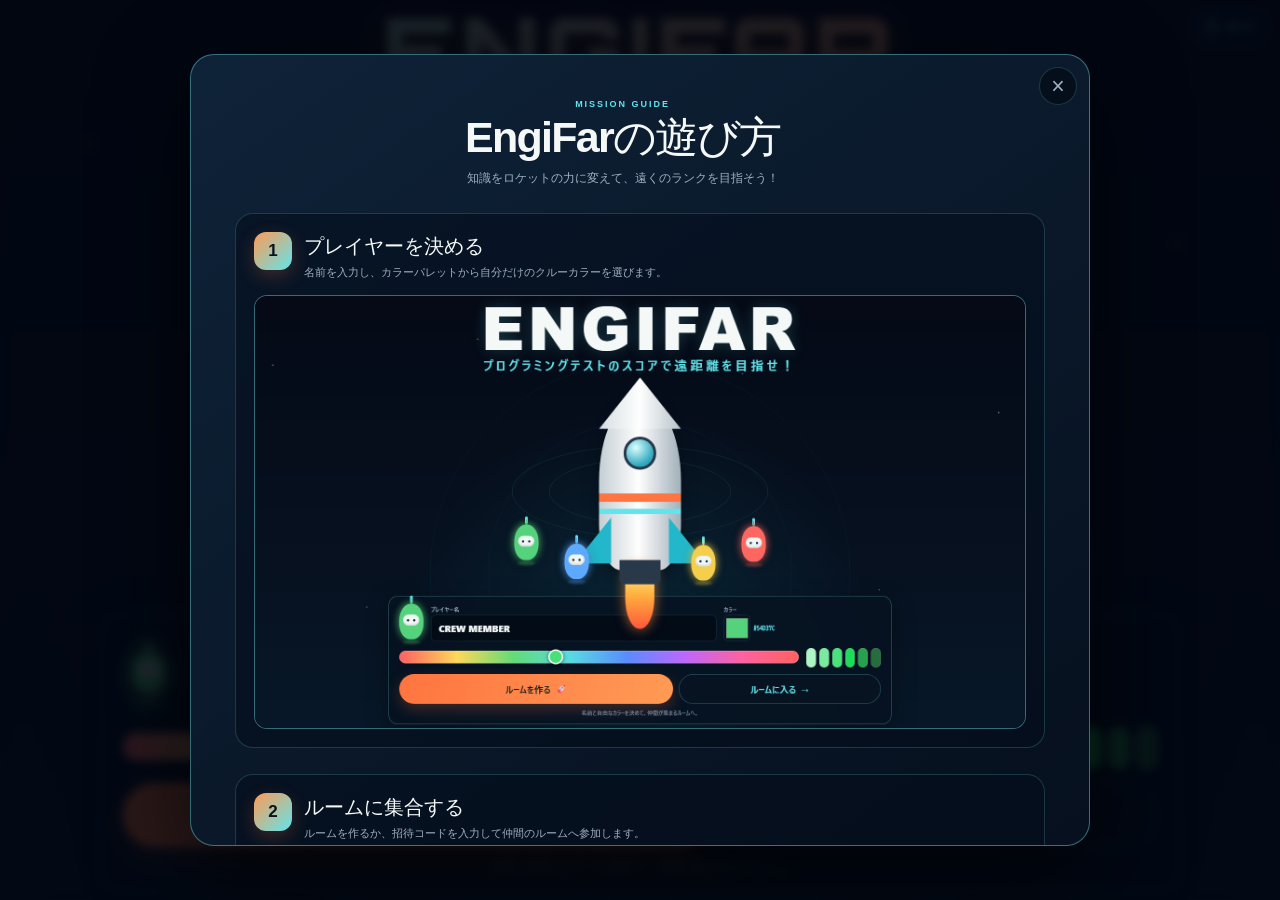
==== commit de23f5f2: "ほぼ完ぺき" ====
--- a/public/index.html
+++ b/public/index.html
@@ -5,8 +5,8 @@
   <meta name="viewport" content="width=device-width, initial-scale=1, viewport-fit=cover">
   <meta name="theme-color" content="#07111f">
   <title>EngiFar | 遠距離を目指せ!!</title>
-  <link rel="stylesheet" href="./styles.css?v=20260825-quiz-layout">
-  <script src="./index.js?v=20260825-quiz-layout" defer></script>
+  <link rel="stylesheet" href="./style.css?v=20260824-rank">
+  <script src="./script.js?v=20260824-rank" defer></script>
 </head>
 <body>
   <div class="app-shell reference-home" id="app" data-page="home">
@@ -16,15 +16,15 @@
       <header class="reference-hero"><p class="reference-logo">ENGIFAR</p><h1>プログラミングテストのスコアで<wbr>遠距離を目指せ！</h1></header>
       <section class="reference-scene" aria-label="仲間のクルーとロケット">
         <span class="scene-orbit scene-orbit--outer" aria-hidden="true"></span><span class="scene-orbit scene-orbit--inner" aria-hidden="true"></span>
-        <span class="crew-avatar scene-bot scene-bot--one" style="--crew-color:#54d37c" aria-label="緑のクルー"><i></i></span>
-        <span class="crew-avatar scene-bot scene-bot--two" style="--crew-color:#5ca9ff" aria-label="青のクルー"><i></i></span>
+        <span class="crew-avatar scene-bot scene-bot--one" style="--crew-color:#54d37c" aria-label="緑のクルー"><svg class="crew-avatar-svg" viewBox="0 0 100 130" role="img" aria-hidden="true" focusable="false"><ellipse cx="50" cy="118" rx="24" ry="7" fill="var(--crew-color, #54d37c)" opacity="0.3"></ellipse><line x1="50" y1="10" x2="50" y2="24" stroke="var(--crew-color, #54d37c)" stroke-width="4" stroke-linecap="round"></line><circle cx="50" cy="8" r="6" fill="#62e4ec"></circle><rect x="20" y="22" width="60" height="76" rx="30" fill="var(--crew-color, #54d37c)" stroke="rgba(255,255,255,.18)" stroke-width="2"></rect><rect x="32" y="42" width="36" height="26" rx="12" fill="#f0f7f5"></rect><circle cx="43" cy="55" r="4" fill="#122232"></circle><circle cx="57" cy="55" r="4" fill="#122232"></circle></svg></span>
+        <span class="crew-avatar scene-bot scene-bot--two" style="--crew-color:#5ca9ff" aria-label="青のクルー"><svg class="crew-avatar-svg" viewBox="0 0 100 130" role="img" aria-hidden="true" focusable="false"><ellipse cx="50" cy="118" rx="24" ry="7" fill="var(--crew-color, #54d37c)" opacity="0.3"></ellipse><line x1="50" y1="10" x2="50" y2="24" stroke="var(--crew-color, #54d37c)" stroke-width="4" stroke-linecap="round"></line><circle cx="50" cy="8" r="6" fill="#62e4ec"></circle><rect x="20" y="22" width="60" height="76" rx="30" fill="var(--crew-color, #54d37c)" stroke="rgba(255,255,255,.18)" stroke-width="2"></rect><rect x="32" y="42" width="36" height="26" rx="12" fill="#f0f7f5"></rect><circle cx="43" cy="55" r="4" fill="#122232"></circle><circle cx="57" cy="55" r="4" fill="#122232"></circle></svg></span>
         <div class="home-rocket" aria-label="EngiFarロケット"><span class="home-rocket-tip"></span><span class="home-rocket-window"></span><span class="home-rocket-band home-rocket-band--orange"></span><span class="home-rocket-band home-rocket-band--cyan"></span><span class="home-rocket-fin home-rocket-fin--left"></span><span class="home-rocket-fin home-rocket-fin--right"></span><span class="home-rocket-engine"></span><span class="home-rocket-flame"></span></div>
-        <span class="crew-avatar scene-bot scene-bot--three" style="--crew-color:#f5cf4b" aria-label="黄のクルー"><i></i></span>
-        <span class="crew-avatar scene-bot scene-bot--four" style="--crew-color:#ff665f" aria-label="赤のクルー"><i></i></span>
+        <span class="crew-avatar scene-bot scene-bot--three" style="--crew-color:#f5cf4b" aria-label="黄のクルー"><svg class="crew-avatar-svg" viewBox="0 0 100 130" role="img" aria-hidden="true" focusable="false"><ellipse cx="50" cy="118" rx="24" ry="7" fill="var(--crew-color, #54d37c)" opacity="0.3"></ellipse><line x1="50" y1="10" x2="50" y2="24" stroke="var(--crew-color, #54d37c)" stroke-width="4" stroke-linecap="round"></line><circle cx="50" cy="8" r="6" fill="#62e4ec"></circle><rect x="20" y="22" width="60" height="76" rx="30" fill="var(--crew-color, #54d37c)" stroke="rgba(255,255,255,.18)" stroke-width="2"></rect><rect x="32" y="42" width="36" height="26" rx="12" fill="#f0f7f5"></rect><circle cx="43" cy="55" r="4" fill="#122232"></circle><circle cx="57" cy="55" r="4" fill="#122232"></circle></svg></span>
+        <span class="crew-avatar scene-bot scene-bot--four" style="--crew-color:#ff665f" aria-label="赤のクルー"><svg class="crew-avatar-svg" viewBox="0 0 100 130" role="img" aria-hidden="true" focusable="false"><ellipse cx="50" cy="118" rx="24" ry="7" fill="var(--crew-color, #54d37c)" opacity="0.3"></ellipse><line x1="50" y1="10" x2="50" y2="24" stroke="var(--crew-color, #54d37c)" stroke-width="4" stroke-linecap="round"></line><circle cx="50" cy="8" r="6" fill="#62e4ec"></circle><rect x="20" y="22" width="60" height="76" rx="30" fill="var(--crew-color, #54d37c)" stroke="rgba(255,255,255,.18)" stroke-width="2"></rect><rect x="32" y="42" width="36" height="26" rx="12" fill="#f0f7f5"></rect><circle cx="43" cy="55" r="4" fill="#122232"></circle><circle cx="57" cy="55" r="4" fill="#122232"></circle></svg></span>
       </section>
       <section class="home-control" aria-labelledby="setup-title">
         <div class="home-profile-row">
-          <span class="crew-avatar crew-avatar--medium" id="player-preview" style="--crew-color:#54d37c" aria-hidden="true"><i></i></span>
+          <span class="crew-avatar crew-avatar--medium" id="player-preview" style="--crew-color:#54d37c" aria-hidden="true"><svg class="crew-avatar-svg" viewBox="0 0 100 130" role="img" aria-hidden="true" focusable="false"><ellipse cx="50" cy="118" rx="24" ry="7" fill="var(--crew-color, #54d37c)" opacity="0.3"></ellipse><line x1="50" y1="10" x2="50" y2="24" stroke="var(--crew-color, #54d37c)" stroke-width="4" stroke-linecap="round"></line><circle cx="50" cy="8" r="6" fill="#62e4ec"></circle><rect x="20" y="22" width="60" height="76" rx="30" fill="var(--crew-color, #54d37c)" stroke="rgba(255,255,255,.18)" stroke-width="2"></rect><rect x="32" y="42" width="36" height="26" rx="12" fill="#f0f7f5"></rect><circle cx="43" cy="55" r="4" fill="#122232"></circle><circle cx="57" cy="55" r="4" fill="#122232"></circle></svg></span>
           <label class="compact-name" for="player-name"><span id="setup-title">プレイヤー名</span><input id="player-name" type="text" maxlength="18" value="CREW MEMBER" autocomplete="name"></label>
           <label class="native-color compact-color" for="player-color"><span>カラー</span><input id="player-color" type="color" value="#54d37c" aria-label="自由にクルーカラーを選ぶ"><output id="color-code" for="player-color">#54D37C</output></label>
         </div>
--- a/public/style.css
+++ b/public/style.css
@@ -0,0 +1,3102 @@
+@import url('https://fonts.googleapis.com/css2?family=Orbitron:wght@700;800;900&display=swap');
+
+:root {
+  color-scheme: dark;
+  --night: #050a16;
+  --night-2: #071426;
+  --panel: rgba(12, 25, 43, 0.9);
+  --panel-solid: #0c192b;
+  --panel-soft: rgba(17, 38, 59, 0.78);
+  --line: rgba(116, 220, 229, 0.2);
+  --line-strong: rgba(116, 220, 229, 0.44);
+  --cyan: #62e4ec;
+  --cyan-deep: #22b7ca;
+  --orange: #ff7541;
+  --orange-bright: #ff9b55;
+  --lime: #c9f765;
+  --text: #f4f8f7;
+  --muted: #9eb0bf;
+  --quiet: #718496;
+  --safe-top: max(10px, env(safe-area-inset-top));
+  --safe-right: max(12px, env(safe-area-inset-right));
+  --safe-bottom: max(10px, env(safe-area-inset-bottom));
+  --safe-left: max(12px, env(safe-area-inset-left));
+  font-family: "Segoe UI", "Yu Gothic UI", "Meiryo", sans-serif;
+  font-synthesis: none;
+}
+
+* {
+  box-sizing: border-box;
+}
+
+html,
+body {
+  width: 100%;
+  height: 100%;
+  margin: 0;
+  overflow: hidden;
+  background: var(--night);
+}
+
+body {
+  color: var(--text);
+  -webkit-font-smoothing: antialiased;
+  text-rendering: optimizeLegibility;
+}
+
+button,
+input,
+a {
+  font: inherit;
+}
+
+button,
+a {
+  -webkit-tap-highlight-color: transparent;
+}
+
+button {
+  border: 0;
+}
+
+button:disabled,
+button[aria-disabled="true"] {
+  cursor: not-allowed;
+  opacity: .42;
+  filter: saturate(.55);
+}
+
+a {
+  color: inherit;
+  text-decoration: none;
+}
+
+[hidden] {
+  display: none !important;
+}
+
+.sr-only {
+  position: absolute;
+  width: 1px;
+  height: 1px;
+  padding: 0;
+  margin: -1px;
+  overflow: hidden;
+  clip: rect(0, 0, 0, 0);
+  white-space: nowrap;
+  border: 0;
+}
+
+.app-shell {
+  position: relative;
+  isolation: isolate;
+  display: grid;
+  grid-template-rows: 56px minmax(0, 1fr);
+  width: 100%;
+  height: 100dvh;
+  min-height: 100dvh;
+  overflow: hidden;
+  padding: var(--safe-top) var(--safe-right) var(--safe-bottom) var(--safe-left);
+  background:
+    radial-gradient(circle at 50% 78%, rgba(26, 155, 173, 0.15), transparent 42%),
+    linear-gradient(180deg, #050a16 0%, #071120 58%, #081828 100%);
+}
+
+.space-background {
+  position: absolute;
+  z-index: -2;
+  inset: 0;
+  overflow: hidden;
+  pointer-events: none;
+  background-image:
+    radial-gradient(circle at 7% 16%, rgba(255,255,255,.8) 0 1px, transparent 1.8px),
+    radial-gradient(circle at 18% 72%, rgba(98,228,236,.75) 0 1px, transparent 2px),
+    radial-gradient(circle at 31% 10%, rgba(255,255,255,.65) 0 1px, transparent 1.8px),
+    radial-gradient(circle at 43% 83%, rgba(255,255,255,.55) 0 1.2px, transparent 2px),
+    radial-gradient(circle at 62% 18%, rgba(98,228,236,.7) 0 1px, transparent 2px),
+    radial-gradient(circle at 78% 68%, rgba(255,255,255,.65) 0 1px, transparent 1.8px),
+    radial-gradient(circle at 92% 27%, rgba(255,255,255,.75) 0 1.2px, transparent 2px);
+  animation: stars-twinkle 3.2s ease-in-out infinite alternate;
+}
+
+.space-background::before,
+.space-background::after {
+  position: absolute;
+  content: "";
+  border: 1px solid rgba(65, 211, 224, 0.13);
+  border-radius: 50%;
+  left: 50%;
+  top: 64%;
+  transform: translate(-50%, -50%);
+}
+
+.space-background::before {
+  width: min(74vw, 900px);
+  aspect-ratio: 1;
+}
+
+.space-background::after {
+  width: min(54vw, 650px);
+  aspect-ratio: 1;
+}
+
+.space-background--bright {
+  background-color: rgba(39, 91, 133, 0.08);
+}
+
+@keyframes stars-twinkle {
+  50% { opacity: .62; }
+}
+
+.topbar {
+  z-index: 20;
+  align-self: stretch;
+  display: flex;
+  align-items: center;
+  justify-content: space-between;
+  gap: 16px;
+  width: min(100%, 1180px);
+  margin-inline: auto;
+  min-width: 0;
+}
+
+.brand {
+  display: inline-flex;
+  align-items: center;
+  gap: 10px;
+  min-width: 0;
+}
+
+.brand-mark {
+  display: grid;
+  place-items: center;
+  width: 34px;
+  height: 34px;
+  flex: 0 0 auto;
+  border: 1px solid rgba(98, 228, 236, .46);
+  border-radius: 10px;
+  color: #08121f;
+  background: linear-gradient(135deg, var(--cyan), var(--orange-bright));
+  box-shadow: 0 0 22px rgba(98, 228, 236, .16);
+  font-family: "Arial Black", "Segoe UI", sans-serif;
+  font-size: 18px;
+  font-weight: 900;
+}
+
+.brand > span:last-child {
+  display: grid;
+  min-width: 0;
+}
+
+.brand strong {
+  font-family: "Arial Black", "Segoe UI", sans-serif;
+  font-size: 20px;
+  line-height: 1;
+  letter-spacing: .03em;
+}
+
+.brand small {
+  margin-top: 4px;
+  color: var(--quiet);
+  font-size: 8px;
+  font-weight: 800;
+  letter-spacing: .18em;
+}
+
+.route-chip {
+  display: inline-flex;
+  align-items: center;
+  gap: 8px;
+  height: 32px;
+  padding: 0 12px;
+  white-space: nowrap;
+  border: 1px solid var(--line);
+  border-radius: 999px;
+  color: var(--muted);
+  background: rgba(7, 16, 29, .72);
+  font-size: 10px;
+  font-weight: 800;
+  letter-spacing: .12em;
+}
+
+.route-chip span {
+  color: var(--cyan);
+}
+
+.route-chip--complete {
+  border-color: rgba(201, 247, 101, .32);
+}
+
+.route-chip--complete span {
+  color: var(--lime);
+}
+
+.eyebrow {
+  margin: 0;
+  color: var(--cyan);
+  font-size: 10px;
+  font-weight: 900;
+  letter-spacing: .18em;
+  text-transform: uppercase;
+}
+
+.primary-button,
+.secondary-button {
+  display: inline-flex;
+  align-items: center;
+  justify-content: center;
+  gap: 10px;
+  min-height: 52px;
+  padding: 0 20px;
+  border-radius: 999px;
+  cursor: pointer;
+  font-weight: 900;
+  transition: transform .16s ease, filter .16s ease, border-color .16s ease, background .16s ease;
+}
+
+.primary-button {
+  color: #111b1c;
+  background: linear-gradient(105deg, var(--orange), var(--orange-bright));
+  box-shadow: 0 12px 32px rgba(255, 117, 65, .24);
+}
+
+.primary-button b {
+  font-size: 18px;
+}
+
+.primary-button:hover,
+.secondary-button:hover {
+  transform: translateY(-2px);
+  filter: brightness(1.06);
+}
+
+.primary-button:active,
+.secondary-button:active {
+  transform: translateY(0);
+}
+
+.primary-button:disabled {
+  cursor: default;
+  color: var(--muted);
+  background: rgba(92, 111, 128, .22);
+  box-shadow: none;
+  transform: none;
+  filter: none;
+}
+
+.secondary-button {
+  min-height: 46px;
+  border: 1px solid var(--line-strong);
+  color: var(--cyan);
+  background: rgba(8, 20, 35, .78);
+}
+
+:focus-visible {
+  outline: 3px solid var(--lime);
+  outline-offset: 3px;
+}
+
+/* Crew character */
+.crew-avatar {
+  --crew-size: 52px;
+  position: relative;
+  display: inline-block;
+  width: calc(var(--crew-size) * .68);
+  height: var(--crew-size);
+  flex: 0 0 auto;
+  filter: drop-shadow(0 8px 14px rgba(0, 0, 0, .28)) drop-shadow(0 0 10px var(--crew-color, #54d37c));
+  animation: crew-bob 3.4s ease-in-out infinite;
+}
+
+.crew-avatar-svg {
+  display: block;
+  width: 100%;
+  height: 100%;
+  overflow: visible;
+}
+
+.crew-avatar--tiny { --crew-size: 28px; }
+.crew-avatar--small { --crew-size: 40px; }
+.crew-avatar--medium { --crew-size: 54px; }
+.crew-avatar--large { --crew-size: 72px; }
+
+@keyframes crew-bob {
+  0%, 100% { translate: 0 0; }
+  50% { translate: 0 -5px; }
+}
+
+/* Home */
+.home-layout {
+  z-index: 1;
+  align-self: stretch;
+  display: grid;
+  grid-template-columns: minmax(0, 1fr) minmax(340px, 420px);
+  align-items: center;
+  gap: clamp(28px, 6vw, 86px);
+  width: min(100%, 1080px);
+  min-height: 0;
+  margin-inline: auto;
+  padding: 12px clamp(10px, 2vw, 24px) 18px;
+}
+
+.home-intro {
+  min-width: 0;
+}
+
+.home-intro h1 {
+  margin: 8px 0 10px;
+  font-family: "Arial Black", "Yu Gothic UI", sans-serif;
+  font-size: clamp(44px, 6.4vw, 78px);
+  line-height: 1.03;
+  letter-spacing: -.04em;
+}
+
+.home-intro h1 em {
+  color: transparent;
+  background: linear-gradient(90deg, var(--cyan), #c9d6bd 47%, var(--orange-bright));
+  -webkit-background-clip: text;
+  background-clip: text;
+  font-style: normal;
+}
+
+.home-lead {
+  max-width: 510px;
+  margin: 0;
+  color: var(--muted);
+  font-size: clamp(14px, 1.5vw, 17px);
+  font-weight: 700;
+  line-height: 1.8;
+}
+
+.crew-constellation {
+  position: relative;
+  width: min(100%, 480px);
+  height: clamp(126px, 19vh, 170px);
+  margin-top: 14px;
+}
+
+.crew-constellation .orbit {
+  position: absolute;
+  left: 5%;
+  right: 3%;
+  top: 24%;
+  height: 70%;
+  border: 1px solid rgba(98, 228, 236, .2);
+  border-radius: 50%;
+  transform: rotate(-5deg);
+}
+
+.crew-constellation .orbit--two {
+  left: 18%;
+  right: 18%;
+  top: 38%;
+  height: 45%;
+  border-color: rgba(255, 117, 65, .18);
+  transform: rotate(8deg);
+}
+
+.crew-constellation .crew-avatar {
+  position: absolute;
+}
+
+.crew-pos--one { left: 6%; top: 46%; animation-delay: -.4s; }
+.crew-pos--two { left: 24%; top: 22%; animation-delay: -1.2s; }
+.crew-pos--three { left: 48%; top: 53%; animation-delay: -2s; }
+.crew-pos--four { left: 66%; top: 18%; animation-delay: -.8s; }
+.crew-pos--five { left: 88%; top: 47%; animation-delay: -1.7s; }
+
+.crew-constellation > strong {
+  position: absolute;
+  left: 50%;
+  bottom: 0;
+  padding: 5px 10px;
+  border: 1px solid var(--line);
+  border-radius: 999px;
+  color: var(--quiet);
+  background: rgba(6, 13, 25, .75);
+  font-size: 8px;
+  letter-spacing: .16em;
+  transform: translateX(-50%);
+}
+
+.mission-facts {
+  display: grid;
+  grid-template-columns: repeat(3, 1fr);
+  gap: 8px;
+  max-width: 520px;
+  margin: 10px 0 0;
+  padding: 0;
+  list-style: none;
+}
+
+.mission-facts li {
+  display: flex;
+  align-items: center;
+  gap: 8px;
+  min-width: 0;
+  padding: 10px 12px;
+  border: 1px solid var(--line);
+  border-radius: 13px;
+  background: rgba(9, 22, 38, .58);
+}
+
+.mission-facts b {
+  color: var(--cyan);
+  font-size: 24px;
+  line-height: 1;
+}
+
+.mission-facts b span {
+  font-size: 11px;
+}
+
+.mission-facts li > span {
+  color: var(--muted);
+  font-size: 10px;
+  font-weight: 800;
+}
+
+.setup-card {
+  display: grid;
+  gap: 15px;
+  width: 100%;
+  min-width: 0;
+  padding: clamp(18px, 3vh, 28px);
+  border: 1px solid var(--line-strong);
+  border-radius: 26px;
+  background:
+    linear-gradient(145deg, rgba(20, 43, 65, .94), rgba(8, 19, 34, .96));
+  box-shadow: 0 26px 70px rgba(0, 0, 0, .38), inset 0 1px rgba(255,255,255,.04);
+  animation: panel-enter .55s ease both;
+}
+
+@keyframes panel-enter {
+  from { opacity: 0; transform: translateY(10px); }
+}
+
+.setup-heading {
+  display: flex;
+  align-items: center;
+  gap: 16px;
+}
+
+.setup-heading h2 {
+  margin: 5px 0 0;
+  font-size: clamp(19px, 2.2vw, 25px);
+}
+
+.player-avatar-wrap {
+  position: relative;
+  display: grid;
+  place-items: center;
+  width: 84px;
+  height: 84px;
+  flex: 0 0 auto;
+  border: 1px solid var(--line);
+  border-radius: 22px;
+  background: radial-gradient(circle, rgba(98,228,236,.12), transparent 70%);
+}
+
+.ready-dot {
+  position: absolute;
+  right: 6px;
+  bottom: 6px;
+  width: 13px;
+  height: 13px;
+  border: 3px solid var(--panel-solid);
+  border-radius: 50%;
+  background: var(--lime);
+  box-shadow: 0 0 10px rgba(201,247,101,.5);
+}
+
+.field-group {
+  display: grid;
+  gap: 7px;
+}
+
+.field-group > span,
+.color-section-head > span {
+  color: var(--muted);
+  font-size: 11px;
+  font-weight: 900;
+  letter-spacing: .06em;
+}
+
+.field-group input {
+  width: 100%;
+  height: 48px;
+  padding: 0 15px;
+  border: 1px solid rgba(157, 179, 197, .26);
+  border-radius: 13px;
+  outline: 0;
+  color: var(--text);
+  background: rgba(4, 12, 24, .72);
+  font-weight: 800;
+}
+
+.field-group input:focus {
+  border-color: var(--cyan);
+  box-shadow: 0 0 0 3px rgba(98, 228, 236, .12);
+}
+
+.color-section {
+  display: grid;
+  gap: 9px;
+  min-width: 0;
+}
+
+.color-section-head {
+  display: flex;
+  align-items: center;
+  justify-content: space-between;
+  gap: 12px;
+}
+
+.native-color {
+  display: inline-flex;
+  align-items: center;
+  gap: 8px;
+  cursor: pointer;
+}
+
+.native-color input {
+  width: 36px;
+  height: 28px;
+  padding: 2px;
+  border: 1px solid var(--line-strong);
+  border-radius: 9px;
+  background: transparent;
+  cursor: pointer;
+}
+
+.native-color output {
+  min-width: 62px;
+  color: var(--cyan);
+  font: 800 11px ui-monospace, "Cascadia Code", monospace;
+}
+
+.hue-control {
+  display: block;
+  min-width: 0;
+}
+
+.hue-control input {
+  width: 100%;
+  height: 18px;
+  margin: 0;
+  appearance: none;
+  border: 2px solid rgba(255,255,255,.16);
+  border-radius: 999px;
+  outline: 0;
+  background: linear-gradient(90deg, #ff6262, #ffd95a, #63dc77, #58dbe4, #598dff, #be68ff, #ff62a2, #ff6262);
+  cursor: pointer;
+}
+
+.hue-control input::-webkit-slider-thumb {
+  width: 23px;
+  height: 23px;
+  appearance: none;
+  border: 3px solid #fff;
+  border-radius: 50%;
+  background: hsl(var(--selected-hue, 145) 72% 58%);
+  box-shadow: 0 1px 8px rgba(0,0,0,.55);
+}
+
+.hue-control input::-moz-range-thumb {
+  width: 18px;
+  height: 18px;
+  border: 3px solid #fff;
+  border-radius: 50%;
+  background: hsl(var(--selected-hue, 145) 72% 58%);
+}
+
+.tone-palette {
+  display: grid;
+  grid-template-columns: repeat(6, 1fr);
+  gap: 7px;
+}
+
+.tone-button {
+  position: relative;
+  min-width: 0;
+  height: 31px;
+  border: 1px solid rgba(255,255,255,.22);
+  border-radius: 10px;
+  background: var(--tone);
+  cursor: pointer;
+}
+
+.tone-button[aria-pressed="true"] {
+  outline: 2px solid #fff;
+  outline-offset: 2px;
+}
+
+.setup-note {
+  margin: -2px 0 0;
+  color: var(--quiet);
+  font-size: 11px;
+  font-weight: 700;
+}
+
+.setup-note span {
+  color: var(--lime);
+}
+
+.setup-card .primary-button {
+  width: 100%;
+}
+
+/* Quiz */
+.player-chip {
+  display: inline-flex;
+  align-items: center;
+  gap: 9px;
+  min-width: 0;
+  max-width: 44vw;
+  padding: 5px 11px;
+  border: 1px solid var(--line);
+  border-radius: 999px;
+  background: rgba(7, 16, 29, .72);
+}
+
+.player-chip strong {
+  overflow: hidden;
+  color: var(--muted);
+  font-size: 11px;
+  text-overflow: ellipsis;
+  white-space: nowrap;
+}
+
+.quiz-layout {
+  z-index: 1;
+  display: grid;
+  place-items: center;
+  width: 100%;
+  min-width: 0;
+  min-height: 0;
+  padding: 10px clamp(4px, 2vw, 20px) 14px;
+}
+
+.quiz-card {
+  display: grid;
+  grid-template-rows: auto 5px minmax(112px, 1fr) auto auto;
+  gap: clamp(8px, 1.5vh, 14px);
+  width: min(100%, 980px);
+  min-width: 0;
+  height: min(100%, 650px);
+  min-height: 0;
+  padding: clamp(13px, 2.5vh, 23px);
+  border: 1px solid var(--line-strong);
+  border-radius: 24px;
+  background: linear-gradient(145deg, rgba(16, 34, 54, .96), rgba(7, 17, 31, .97));
+  box-shadow: 0 24px 70px rgba(0, 0, 0, .4);
+}
+
+.quiz-head {
+  display: flex;
+  align-items: center;
+  justify-content: space-between;
+  gap: 12px;
+  min-width: 0;
+}
+
+.question-count {
+  display: flex;
+  align-items: baseline;
+  gap: 6px;
+  margin-top: 2px;
+}
+
+.question-count strong {
+  font-family: "Arial Black", "Segoe UI", sans-serif;
+  font-size: clamp(26px, 4vh, 40px);
+  line-height: 1;
+}
+
+.question-count span {
+  color: var(--quiet);
+  font-size: 12px;
+  font-weight: 800;
+}
+
+.quiz-head-side {
+  display: flex;
+  align-items: center;
+  gap: 7px;
+}
+
+.category-chip,
+.difficulty-chip {
+  display: inline-flex;
+  align-items: center;
+  height: 27px;
+  padding: 0 10px;
+  border-radius: 999px;
+  font-size: 9px;
+  font-weight: 900;
+  letter-spacing: .06em;
+}
+
+.category-chip {
+  border: 1px solid rgba(98, 228, 236, .3);
+  color: var(--cyan);
+  background: rgba(98, 228, 236, .08);
+}
+
+.difficulty-chip {
+  color: #1c2111;
+  background: var(--lime);
+}
+
+.progress-track {
+  overflow: hidden;
+  height: 5px;
+  border-radius: 99px;
+  background: rgba(129, 154, 174, .17);
+}
+
+.progress-track i {
+  display: block;
+  width: 4.2%;
+  height: 100%;
+  border-radius: inherit;
+  background: linear-gradient(90deg, var(--cyan), var(--lime));
+  box-shadow: 0 0 12px rgba(98,228,236,.4);
+  transition: width .3s ease;
+}
+
+.question-zone {
+  display: grid;
+  grid-template-columns: 94px minmax(0, 1fr);
+  align-items: center;
+  gap: clamp(12px, 2.5vw, 26px);
+  min-height: 0;
+  min-width: 0;
+  padding: clamp(9px, 1.8vh, 16px);
+  border: 1px solid rgba(120, 161, 187, .17);
+  border-radius: 18px;
+  background: rgba(4, 13, 25, .55);
+}
+
+.timer-dial {
+  --timer-color: var(--orange);
+  position: relative;
+  display: grid;
+  place-content: center;
+  width: 82px;
+  height: 82px;
+  border-radius: 50%;
+  text-align: center;
+  background:
+    radial-gradient(circle at center, #0b1a2d 0 57%, transparent 59%),
+    conic-gradient(var(--timer-color) calc(var(--timer-progress) * 1turn), rgba(120, 145, 163, .15) 0);
+  box-shadow: inset 0 0 0 1px rgba(255,255,255,.06), 0 0 22px rgba(255,117,65,.12);
+}
+
+.timer-dial span,
+.timer-dial small {
+  color: var(--muted);
+  font-size: 8px;
+  font-weight: 900;
+}
+
+.timer-dial strong {
+  font-family: "Arial Black", "Segoe UI", sans-serif;
+  font-size: 27px;
+  line-height: .95;
+}
+
+.quiz-card[data-mode="review"] .timer-dial {
+  --timer-color: var(--cyan);
+}
+
+.question-copy {
+  min-width: 0;
+}
+
+.question-instruction {
+  margin: 0 0 clamp(7px, 1.4vh, 13px);
+  color: var(--text);
+  font-size: clamp(12px, 1.45vw, 15px);
+  font-weight: 800;
+  line-height: 1.55;
+}
+
+.question-copy pre {
+  overflow: hidden;
+  margin: 0;
+  color: var(--lime);
+  font: 800 clamp(13px, 1.7vw, 18px)/1.5 ui-monospace, "Cascadia Code", "Yu Gothic UI", monospace;
+  white-space: pre-wrap;
+  overflow-wrap: anywhere;
+}
+
+.answer-grid {
+  display: grid;
+  grid-template-columns: repeat(2, minmax(0, 1fr));
+  gap: 9px;
+  min-width: 0;
+}
+
+.answer-button {
+  position: relative;
+  display: grid;
+  grid-template-columns: 28px minmax(0, 1fr);
+  align-items: center;
+  gap: 10px;
+  min-height: clamp(48px, 7.6vh, 66px);
+  padding: 8px 12px;
+  border: 1px solid rgba(134, 162, 184, .22);
+  border-radius: 14px;
+  color: var(--text);
+  background: rgba(15, 31, 49, .82);
+  cursor: pointer;
+  text-align: left;
+  font-size: clamp(11px, 1.3vw, 14px);
+  font-weight: 800;
+  overflow-wrap: anywhere;
+  transition: border-color .15s ease, background .15s ease, transform .15s ease;
+}
+
+.answer-button:hover:not(:disabled) {
+  border-color: var(--cyan);
+  transform: translateY(-1px);
+}
+
+.answer-button > span:first-child {
+  display: grid;
+  place-items: center;
+  width: 27px;
+  height: 27px;
+  border: 1px solid rgba(158, 180, 198, .32);
+  border-radius: 8px;
+  color: var(--muted);
+  font-size: 10px;
+}
+
+.answer-button.is-selected {
+  border-color: var(--orange);
+  background: rgba(255, 117, 65, .13);
+}
+
+.answer-button.is-selected > span:first-child {
+  border-color: var(--orange);
+  color: #141b1b;
+  background: var(--orange);
+}
+
+.answer-button.is-answer {
+  border-color: var(--lime);
+  background: rgba(201, 247, 101, .13);
+}
+
+.answer-button.is-answer > span:first-child {
+  border-color: var(--lime);
+  color: #17200f;
+  background: var(--lime);
+}
+
+.answer-button:disabled {
+  cursor: default;
+}
+
+.answer-button.is-muted {
+  opacity: .55;
+}
+
+.feedback-bar {
+  display: grid;
+  grid-template-columns: 34px minmax(0, 1fr) auto;
+  align-items: center;
+  gap: 10px;
+  min-height: 62px;
+  padding: 9px 12px;
+  border: 1px solid rgba(98, 228, 236, .16);
+  border-radius: 14px;
+  background: rgba(5, 16, 29, .72);
+}
+
+.feedback-icon {
+  display: grid;
+  place-items: center;
+  width: 32px;
+  height: 32px;
+  border-radius: 50%;
+  color: var(--lime);
+  background: rgba(201, 247, 101, .09);
+}
+
+.feedback-bar strong {
+  display: block;
+  font-size: clamp(10px, 1.25vw, 13px);
+}
+
+.feedback-bar p {
+  margin: 3px 0 0;
+  color: var(--muted);
+  font-size: clamp(9px, 1.05vw, 11px);
+  line-height: 1.35;
+}
+
+.correct-confetti {
+  position: fixed;
+  z-index: 100;
+  inset: 0;
+  overflow: hidden;
+  pointer-events: none;
+}
+
+.confetti-piece {
+  position: absolute;
+  bottom: -12px;
+  width: 8px;
+  height: 15px;
+  border-radius: 2px;
+  background: var(--confetti-color, #ffd83d);
+  box-shadow: 0 0 7px rgba(255, 213, 45, .42);
+  opacity: 0;
+  animation: correct-confetti-burst 1.55s cubic-bezier(.2,.7,.28,1) var(--confetti-delay, 0s) both;
+}
+
+.confetti-piece--left { left: 8px; }
+.confetti-piece--right { right: 8px; }
+
+.confetti-piece:nth-child(3n) { width: 6px; height: 11px; }
+.confetti-piece:nth-child(4n) { border-radius: 50%; }
+
+@keyframes correct-confetti-burst {
+  0% { opacity: 0; transform: translate(0, 20px) rotate(0deg) scale(.7); }
+  10% { opacity: 1; }
+  52% { opacity: 1; transform: translate(var(--confetti-apex-x), var(--confetti-apex-y)) rotate(var(--confetti-rotate)) scale(1); }
+  100% { opacity: 0; transform: translate(var(--confetti-x), var(--confetti-end-y)) rotate(calc(var(--confetti-rotate) + 180deg)) scale(.82); }
+}
+
+.review-count {
+  display: grid;
+  place-items: center;
+  width: 34px;
+  height: 34px;
+  border: 1px solid var(--line-strong);
+  border-radius: 50%;
+  color: var(--cyan);
+  font-family: "Arial Black", "Segoe UI", sans-serif;
+}
+
+/* Rocket */
+.rocket-shell {
+  display: block;
+  padding: 0;
+}
+
+.topbar--overlay {
+  position: absolute;
+  z-index: 30;
+  left: 50%;
+  top: var(--safe-top);
+  width: min(calc(100% - var(--safe-left) - var(--safe-right)), 1180px);
+  height: 48px;
+  transform: translateX(-50%);
+}
+
+.flight-scene {
+  position: relative;
+  width: 100%;
+  height: 100dvh;
+  overflow: hidden;
+  background: #112a42;
+}
+
+.sky-layer {
+  position: absolute;
+  inset: 0;
+  opacity: 0;
+  transition: opacity 1.2s ease;
+}
+
+.sky-layer--ground {
+  opacity: 1;
+  background:
+    linear-gradient(180deg, #0c1730 0%, #224f76 54%, #538e98 75%, #253b31 76%, #102218 100%);
+}
+
+.sky-layer--ground::after {
+  position: absolute;
+  content: "";
+  left: -10%;
+  right: -10%;
+  bottom: 16%;
+  height: 18%;
+  border-radius: 50% 50% 0 0;
+  background: linear-gradient(180deg, rgba(52,102,76,.7), #0f241b);
+}
+
+.sky-layer--upper {
+  background: linear-gradient(180deg, #091226 0%, #173c66 52%, #4f91b0 100%);
+}
+
+.sky-layer--space {
+  background:
+    radial-gradient(circle at 65% 20%, rgba(94, 88, 187, .22), transparent 35%),
+    linear-gradient(180deg, #030610, #071123 66%, #12324d);
+}
+
+[data-flight-state="countdown"] .sky-layer--upper,
+[data-flight-state="flying"] .sky-layer--upper,
+[data-flight-state="complete"] .sky-layer--upper {
+  opacity: 1;
+}
+
+[data-flight-state="flying"] .sky-layer--space,
+[data-flight-state="complete"] .sky-layer--space {
+  opacity: 1;
+}
+
+.flight-stars {
+  position: absolute;
+  inset: 0;
+  opacity: 0;
+  background-image:
+    radial-gradient(circle at 12% 18%, #fff 0 1px, transparent 1.8px),
+    radial-gradient(circle at 26% 41%, var(--cyan) 0 1px, transparent 2px),
+    radial-gradient(circle at 39% 12%, #fff 0 1px, transparent 1.8px),
+    radial-gradient(circle at 56% 34%, #fff 0 1.2px, transparent 2px),
+    radial-gradient(circle at 72% 16%, var(--cyan) 0 1px, transparent 2px),
+    radial-gradient(circle at 87% 43%, #fff 0 1px, transparent 1.8px),
+    radial-gradient(circle at 94% 8%, #fff 0 1px, transparent 1.8px);
+  transition: opacity 1s ease;
+}
+
+[data-flight-state="flying"] .flight-stars,
+[data-flight-state="complete"] .flight-stars {
+  opacity: .9;
+  animation: stars-twinkle 1.8s ease-in-out infinite alternate;
+}
+
+.speed-lines {
+  position: absolute;
+  inset: -30%;
+  opacity: 0;
+  background: repeating-linear-gradient(90deg, transparent 0 7%, rgba(255,255,255,.22) 7.1% 7.2%, transparent 7.3% 15%);
+  transform: perspective(380px) rotateX(64deg);
+}
+
+[data-flight-state="flying"] .speed-lines {
+  opacity: .18;
+  animation: speed-lines .42s linear infinite;
+}
+
+@keyframes speed-lines {
+  to { translate: 0 90px; }
+}
+
+.launch-status {
+  position: absolute;
+  z-index: 14;
+  left: max(var(--safe-left), calc(50% - 550px));
+  top: max(72px, calc(var(--safe-top) + 58px));
+  display: flex;
+  align-items: center;
+  gap: 10px;
+  max-width: min(70vw, 340px);
+  padding: 9px 13px;
+  border: 1px solid var(--line);
+  border-radius: 14px;
+  background: rgba(4, 12, 25, .68);
+  backdrop-filter: blur(10px);
+}
+
+.status-light {
+  width: 9px;
+  height: 9px;
+  flex: 0 0 auto;
+  border-radius: 50%;
+  background: var(--orange);
+  box-shadow: 0 0 12px var(--orange);
+  animation: status-pulse 1.2s ease-in-out infinite;
+}
+
+[data-flight-state="ready"] .status-light,
+[data-flight-state="complete"] .status-light {
+  background: var(--lime);
+  box-shadow: 0 0 12px var(--lime);
+}
+
+[data-flight-state="flying"] .status-light {
+  background: var(--cyan);
+  box-shadow: 0 0 12px var(--cyan);
+}
+
+@keyframes status-pulse {
+  50% { opacity: .4; }
+}
+
+.launch-status small,
+.launch-status strong {
+  display: block;
+}
+
+.launch-status small {
+  color: var(--cyan);
+  font-size: 8px;
+  font-weight: 900;
+  letter-spacing: .14em;
+}
+
+.launch-status strong {
+  margin-top: 3px;
+  font-size: clamp(11px, 1.5vw, 14px);
+}
+
+.flight-steps {
+  position: absolute;
+  z-index: 14;
+  right: max(var(--safe-right), calc(50% - 550px));
+  top: max(78px, calc(var(--safe-top) + 62px));
+  display: flex;
+  gap: 4px;
+  margin: 0;
+  padding: 0;
+  list-style: none;
+}
+
+.flight-steps li {
+  display: inline-flex;
+  align-items: center;
+  gap: 5px;
+  padding: 6px 8px;
+  border-radius: 99px;
+  color: rgba(224,235,238,.48);
+  font-size: 9px;
+  font-weight: 900;
+}
+
+.flight-steps li span {
+  display: grid;
+  place-items: center;
+  width: 18px;
+  height: 18px;
+  border: 1px solid currentColor;
+  border-radius: 50%;
+}
+
+.flight-steps li.is-current {
+  color: var(--text);
+  background: rgba(98,228,236,.13);
+}
+
+.flight-steps li.is-done {
+  color: var(--lime);
+}
+
+.rocket-wrap {
+  position: absolute;
+  z-index: 8;
+  left: 50%;
+  bottom: clamp(98px, 13vh, 140px);
+  width: clamp(105px, 14vw, 152px);
+  transform: translateX(-50%);
+  transform-origin: 50% 75%;
+}
+
+.rocket-svg {
+  position: relative;
+  z-index: 2;
+  display: block;
+  width: 100%;
+  height: auto;
+  filter: drop-shadow(0 18px 18px rgba(0,0,0,.32));
+}
+
+.rocket-glow {
+  position: absolute;
+  left: 50%;
+  bottom: 0;
+  width: 130%;
+  height: 35%;
+  border-radius: 50%;
+  background: radial-gradient(circle, rgba(255,149,70,.4), transparent 68%);
+  transform: translateX(-50%);
+  filter: blur(8px);
+}
+
+.rocket-flame {
+  opacity: 0;
+  transform-box: fill-box;
+  transform-origin: 50% 0;
+}
+
+.rocket-hatch {
+  opacity: 1;
+  transition: opacity .3s ease;
+}
+
+[data-flight-state="ready"] .rocket-hatch,
+[data-flight-state="countdown"] .rocket-hatch,
+[data-flight-state="flying"] .rocket-hatch,
+[data-flight-state="complete"] .rocket-hatch {
+  opacity: 0;
+}
+
+[data-flight-state="countdown"] .rocket-wrap {
+  animation: rocket-shake .12s linear infinite alternate;
+}
+
+[data-flight-state="countdown"] .rocket-flame,
+[data-flight-state="flying"] .rocket-flame {
+  opacity: 1;
+  animation: flame-flicker .25s ease-in-out infinite alternate;
+}
+
+@keyframes rocket-shake {
+  to { margin-left: 2px; rotate: .45deg; }
+}
+
+@keyframes flame-flicker {
+  to { transform: scaleY(1.25) scaleX(.9); }
+}
+
+.rocket-smoke {
+  position: absolute;
+  z-index: 1;
+  left: 50%;
+  top: 80%;
+  width: 100%;
+  height: 80px;
+  opacity: 0;
+  transform: translateX(-50%);
+}
+
+.rocket-smoke i {
+  position: absolute;
+  left: 50%;
+  top: 0;
+  width: 46px;
+  height: 46px;
+  border-radius: 50%;
+  background: rgba(227, 236, 235, .75);
+  filter: blur(2px);
+}
+
+.rocket-smoke i:nth-child(2) { margin-left: -34px; animation-delay: -.2s; }
+.rocket-smoke i:nth-child(3) { margin-left: 18px; animation-delay: -.4s; }
+.rocket-smoke i:nth-child(4) { margin-left: -10px; animation-delay: -.6s; }
+
+[data-flight-state="countdown"] .rocket-smoke,
+[data-flight-state="flying"] .rocket-smoke {
+  opacity: 1;
+}
+
+[data-flight-state="countdown"] .rocket-smoke i,
+[data-flight-state="flying"] .rocket-smoke i {
+  animation: smoke-puff .8s ease-out infinite;
+}
+
+@keyframes smoke-puff {
+  to { opacity: 0; transform: translate(-8px, 65px) scale(1.65); }
+}
+
+.boarding-lineup {
+  position: absolute;
+  z-index: 9;
+  left: 50%;
+  bottom: clamp(92px, 12vh, 124px);
+  width: 1px;
+  height: 1px;
+}
+
+.boarder {
+  --crew-size: 50px;
+  position: absolute;
+  left: 0;
+  bottom: 0;
+  animation: crew-board 1.35s cubic-bezier(.35,.08,.25,1) var(--delay) both;
+}
+
+.boarder b {
+  position: absolute;
+  left: 50%;
+  top: 112%;
+  padding: 2px 5px;
+  border-radius: 5px;
+  color: #0b1520;
+  background: var(--lime);
+  font-size: 7px;
+  transform: translateX(-50%);
+}
+
+@keyframes crew-board {
+  0% { opacity: 1; transform: translateX(var(--start-x)) scale(1); }
+  42% { opacity: 1; transform: translateX(0) translateY(-4px) scale(1); }
+  65% { opacity: 1; transform: translateX(0) translateY(-18px) scale(.82); }
+  100% { opacity: 0; transform: translateX(0) translateY(-112px) scale(.18); }
+}
+
+.launch-pad {
+  position: absolute;
+  z-index: 6;
+  left: 50%;
+  bottom: clamp(66px, 9vh, 94px);
+  width: clamp(220px, 35vw, 440px);
+  height: 42px;
+  transform: translateX(-50%);
+}
+
+.launch-pad i {
+  position: absolute;
+  inset: 0;
+  border: 1px solid rgba(98,228,236,.32);
+  border-radius: 50%;
+  background: radial-gradient(ellipse, rgba(98,228,236,.22), rgba(4,11,20,.86) 65%);
+  box-shadow: 0 0 30px rgba(98,228,236,.14);
+}
+
+.launch-pad span {
+  position: absolute;
+  left: 50%;
+  top: -10px;
+  width: 2px;
+  height: 52px;
+  background: rgba(98,228,236,.2);
+}
+
+.countdown {
+  position: absolute;
+  z-index: 18;
+  left: 50%;
+  top: 40%;
+  color: var(--text);
+  font-family: "Arial Black", "Segoe UI", sans-serif;
+  font-size: clamp(72px, 15vw, 150px);
+  line-height: 1;
+  text-shadow: 0 0 35px rgba(98,228,236,.55);
+  transform: translate(-50%, -50%);
+}
+
+.countdown.is-visible {
+  animation: countdown-pop .75s ease both;
+}
+
+@keyframes countdown-pop {
+  from { opacity: 0; transform: translate(-50%, -50%) scale(.55); }
+  25% { opacity: 1; transform: translate(-50%, -50%) scale(1); }
+  to { opacity: 0; transform: translate(-50%, -50%) scale(1.35); }
+}
+
+.spark-event {
+  position: absolute;
+  z-index: 13;
+  left: 50%;
+  top: 34%;
+  display: grid;
+  place-items: center;
+  width: 1px;
+  height: 1px;
+  opacity: 0;
+}
+
+.spark-event.is-visible {
+  opacity: 1;
+}
+
+.spark-ring {
+  position: absolute;
+  width: 140px;
+  height: 140px;
+  border: 3px solid var(--cyan);
+  border-radius: 50%;
+  animation: spark-ring 1.2s ease-out both;
+}
+
+.spark-core {
+  color: var(--lime);
+  font-size: 80px;
+  text-shadow: 0 0 40px var(--cyan);
+  animation: spark-core .8s ease-out both;
+}
+
+@keyframes spark-ring {
+  from { opacity: 1; transform: scale(.1); }
+  to { opacity: 0; transform: scale(3); }
+}
+
+@keyframes spark-core {
+  from { opacity: 0; transform: scale(.1) rotate(-40deg); }
+  45% { opacity: 1; }
+  to { opacity: .85; transform: scale(1) rotate(0); }
+}
+
+.flight-action {
+  position: absolute;
+  z-index: 20;
+  left: 50%;
+  bottom: var(--safe-bottom);
+  width: min(calc(100% - 28px), 370px);
+  transform: translateX(-50%);
+}
+
+.launch-button {
+  width: 100%;
+}
+
+/* Result */
+.result-layout {
+  z-index: 1;
+  display: grid;
+  grid-template-columns: minmax(300px, .9fr) minmax(400px, 1.1fr);
+  align-items: center;
+  gap: clamp(28px, 6vw, 82px);
+  width: min(100%, 1080px);
+  min-height: 0;
+  min-width: 0;
+  margin-inline: auto;
+  padding: 12px clamp(10px, 2vw, 24px) 18px;
+}
+
+.result-visual {
+  position: relative;
+  justify-self: stretch;
+  height: min(58vh, 520px);
+  min-height: 310px;
+}
+
+.result-orbit {
+  position: absolute;
+  left: 50%;
+  top: 46%;
+  width: min(34vw, 390px);
+  aspect-ratio: 1;
+  border: 1px solid rgba(98,228,236,.22);
+  border-radius: 50%;
+  transform: translate(-50%, -50%) rotate(-12deg);
+  animation: result-orbit-spin 18s linear infinite;
+}
+
+.result-orbit::before,
+.result-orbit::after {
+  position: absolute;
+  content: "";
+  border: 1px dashed rgba(201,247,101,.2);
+  border-radius: 50%;
+  inset: 12%;
+}
+
+.result-orbit::after {
+  inset: 28%;
+  border-style: solid;
+  border-color: rgba(255,117,65,.2);
+}
+
+.result-orbit i {
+  position: absolute;
+  width: 8px;
+  height: 8px;
+  border-radius: 50%;
+  background: var(--cyan);
+  box-shadow: 0 0 14px var(--cyan);
+}
+
+.result-orbit i:nth-child(1) { left: 12%; top: 18%; }
+.result-orbit i:nth-child(2) { right: 3%; top: 46%; background: var(--orange); box-shadow: 0 0 14px var(--orange); }
+.result-orbit i:nth-child(3) { left: 30%; bottom: 0; background: var(--lime); box-shadow: 0 0 14px var(--lime); }
+
+@keyframes result-orbit-spin {
+  to { transform: translate(-50%, -50%) rotate(348deg); }
+}
+
+.result-planet {
+  position: absolute;
+  left: 50%;
+  top: 46%;
+  width: min(19vw, 218px);
+  aspect-ratio: 1;
+  overflow: hidden;
+  border: 2px solid rgba(98,228,236,.55);
+  border-radius: 50%;
+  background:
+    radial-gradient(circle at 35% 28%, rgba(255,255,255,.42) 0 2%, transparent 3%),
+    radial-gradient(circle at 68% 62%, rgba(201,247,101,.28) 0 13%, transparent 14%),
+    linear-gradient(145deg, #307e9a, #163d69 62%, #14294d);
+  box-shadow: inset -24px -20px 40px rgba(3,8,18,.45), 0 0 55px rgba(98,228,236,.22);
+  transform: translate(-50%, -50%);
+  animation: planet-breathe 3.8s ease-in-out infinite;
+}
+
+.result-planet span {
+  position: absolute;
+  left: -18%;
+  top: 44%;
+  width: 140%;
+  height: 22%;
+  border: 10px solid rgba(255, 185, 95, .42);
+  border-radius: 50%;
+  transform: rotate(-14deg);
+}
+
+@keyframes planet-breathe {
+  50% { scale: 1.035; }
+}
+
+.result-rocket {
+  position: absolute;
+  z-index: 3;
+  left: 71%;
+  top: 21%;
+  color: var(--orange-bright);
+  font-size: 32px;
+  text-shadow: 0 0 18px var(--orange);
+  transform: rotate(34deg);
+  animation: result-rocket-float 2.6s ease-in-out infinite;
+}
+
+@keyframes result-rocket-float {
+  50% { translate: 8px -9px; rotate: 4deg; }
+}
+
+.result-sparkles span {
+  position: absolute;
+  color: var(--lime);
+  animation: result-sparkle 1.8s ease-in-out infinite;
+}
+
+@keyframes result-sparkle {
+  50% { opacity: .25; transform: scale(.65) rotate(30deg); }
+}
+
+.result-avatar {
+  position: absolute;
+  z-index: 4;
+  left: 50%;
+  bottom: 2%;
+  display: flex;
+  align-items: center;
+  gap: 12px;
+  padding: 9px 14px;
+  border: 1px solid var(--line);
+  border-radius: 16px;
+  background: rgba(6, 15, 28, .78);
+  backdrop-filter: blur(8px);
+  transform: translateX(-50%);
+}
+
+.result-avatar strong {
+  max-width: 150px;
+  overflow: hidden;
+  font-size: 11px;
+  text-overflow: ellipsis;
+  white-space: nowrap;
+}
+
+[data-outcome="spark"] .result-planet {
+  border-color: rgba(255,184,88,.65);
+  background:
+    radial-gradient(circle at 36% 30%, rgba(255,255,255,.5) 0 2%, transparent 3%),
+    linear-gradient(145deg, #6c4b8f, #24375f 62%, #162742);
+  box-shadow: inset -24px -20px 40px rgba(3,8,18,.45), 0 0 58px rgba(255,140,82,.24);
+}
+
+[data-outcome="spark"] .result-rocket {
+  color: var(--lime);
+}
+
+.result-panel {
+  min-width: 0;
+  padding: clamp(16px, 3vh, 30px);
+  border: 1px solid var(--line-strong);
+  border-radius: 26px;
+  background: linear-gradient(145deg, rgba(17, 36, 57, .94), rgba(7, 17, 31, .96));
+  box-shadow: 0 24px 70px rgba(0,0,0,.38);
+  animation: panel-enter .55s ease both;
+}
+
+.result-panel h1 {
+  margin: 7px 0 8px;
+  font-family: "Arial Black", "Yu Gothic UI", sans-serif;
+  font-size: clamp(30px, 4.5vw, 54px);
+  line-height: 1.06;
+  letter-spacing: -.04em;
+}
+
+.result-message {
+  margin: 0;
+  color: var(--muted);
+  font-size: clamp(12px, 1.35vw, 15px);
+  font-weight: 700;
+  line-height: 1.6;
+}
+
+.result-metrics {
+  display: grid;
+  grid-template-columns: repeat(2, minmax(0, 1fr));
+  gap: 9px;
+  margin: clamp(13px, 2.5vh, 22px) 0 10px;
+}
+
+.result-metrics > div {
+  padding: 12px 14px;
+  border: 1px solid var(--line);
+  border-radius: 15px;
+  background: rgba(5, 15, 28, .65);
+}
+
+.result-metrics .metric-altitude {
+  grid-column: 1 / -1;
+  display: flex;
+  align-items: center;
+  justify-content: space-between;
+  border-color: rgba(201,247,101,.3);
+  background: linear-gradient(90deg, rgba(201,247,101,.08), rgba(5,15,28,.65));
+}
+
+.result-metrics dt {
+  color: var(--muted);
+  font-size: 11px;
+  font-weight: 900;
+}
+
+.result-metrics dt small {
+  display: block;
+  margin-top: 2px;
+  color: var(--quiet);
+  font-size: 8px;
+}
+
+.result-metrics dd {
+  margin: 5px 0 0;
+  color: var(--cyan);
+  font-family: "Arial Black", "Segoe UI", sans-serif;
+}
+
+.result-metrics dd b {
+  font-size: clamp(28px, 4vw, 43px);
+  line-height: 1;
+}
+
+.result-metrics dd span {
+  margin-left: 3px;
+  color: var(--muted);
+  font: 800 11px "Segoe UI", sans-serif;
+}
+
+.metric-altitude dd {
+  color: var(--lime);
+}
+
+.threshold-note {
+  margin: 0 0 14px;
+  color: var(--quiet);
+  font-size: 10px;
+  font-weight: 700;
+}
+
+.threshold-note span {
+  color: var(--lime);
+}
+
+.result-actions {
+  display: grid;
+  grid-template-columns: minmax(0, 1fr) auto;
+  gap: 9px;
+}
+
+.result-actions .primary-button {
+  min-width: 0;
+  padding-inline: 16px;
+}
+
+.button-crew {
+  position: relative;
+  width: 18px;
+  height: 25px;
+  flex: 0 0 auto;
+  border-radius: 50% 50% 44% 44%;
+  background: var(--crew-color, #54d37c);
+}
+
+.button-crew::after {
+  position: absolute;
+  content: "";
+  left: 20%;
+  right: 20%;
+  top: 32%;
+  height: 31%;
+  border-radius: 99px;
+  background: #f2f7f5;
+}
+
+/* Card */
+.card-layout {
+  z-index: 1;
+  display: grid;
+  grid-template-columns: minmax(0, 1.5fr) minmax(290px, .65fr);
+  align-items: center;
+  gap: clamp(20px, 4vw, 52px);
+  width: min(100%, 1120px);
+  min-height: 0;
+  min-width: 0;
+  margin-inline: auto;
+  padding: 12px clamp(8px, 2vw, 22px) 18px;
+}
+
+.card-preview-wrap {
+  min-width: 0;
+}
+
+.card-preview-head {
+  display: flex;
+  align-items: center;
+  justify-content: space-between;
+  gap: 12px;
+  margin-bottom: 12px;
+}
+
+.card-preview-head h1 {
+  margin: 4px 0 0;
+  font-size: clamp(22px, 3vw, 34px);
+}
+
+.canvas-frame {
+  overflow: hidden;
+  width: 100%;
+  padding: 8px;
+  border: 1px solid var(--line-strong);
+  border-radius: 22px;
+  background: rgba(11,24,41,.82);
+  box-shadow: 0 20px 60px rgba(0,0,0,.4);
+}
+
+#profile-card {
+  display: block;
+  width: 100%;
+  height: auto;
+  aspect-ratio: 1200 / 760;
+  border-radius: 15px;
+  background: #081425;
+}
+
+.card-controls {
+  display: grid;
+  gap: 13px;
+  min-width: 0;
+  padding: clamp(16px, 2.5vh, 24px);
+  border: 1px solid var(--line);
+  border-radius: 23px;
+  background: rgba(10,24,41,.86);
+}
+
+.card-player-summary small,
+.card-player-summary strong {
+  display: block;
+}
+
+.card-player-summary small {
+  color: var(--cyan);
+  font-size: 9px;
+  font-weight: 900;
+  letter-spacing: .16em;
+}
+
+.card-player-summary strong {
+  overflow: hidden;
+  margin-top: 5px;
+  font-size: clamp(21px, 2.5vw, 30px);
+  text-overflow: ellipsis;
+  white-space: nowrap;
+}
+
+.card-player-summary p {
+  margin: 7px 0 0;
+  color: var(--muted);
+  font-size: 11px;
+  font-weight: 700;
+  line-height: 1.55;
+}
+
+.card-role-summary { margin-top: 9px; padding: 8px 10px; border: 1px solid rgba(98,228,236,.22); border-radius: 11px; background: rgba(4,13,25,.55); }
+.card-role-summary span,
+.card-role-summary b { display: block; }
+.card-role-summary span { color: var(--quiet); font-size: 8px; font-weight: 900; letter-spacing: .1em; }
+.card-role-summary b { margin-top: 3px; color: var(--lime); font-size: 13px; }
+
+.card-mini-metrics {
+  display: grid;
+  grid-template-columns: repeat(3, minmax(0, 1fr));
+  gap: 6px;
+  margin: 0;
+}
+
+.card-mini-metrics > div {
+  min-width: 0;
+  padding: 9px 7px;
+  border: 1px solid var(--line);
+  border-radius: 12px;
+  background: rgba(4,13,25,.6);
+}
+
+.card-mini-metrics dt {
+  color: var(--quiet);
+  font-size: 7px;
+  font-weight: 900;
+  letter-spacing: .06em;
+}
+
+.card-mini-metrics dd {
+  overflow: hidden;
+  margin: 4px 0 0;
+  color: var(--cyan);
+  font-size: 10px;
+  font-weight: 800;
+  white-space: nowrap;
+}
+
+.card-mini-metrics dd b {
+  font-size: clamp(17px, 2vw, 24px);
+}
+
+.save-note {
+  margin: 0;
+  color: var(--muted);
+  font-size: 10px;
+  font-weight: 700;
+}
+
+.save-note span {
+  color: var(--lime);
+}
+
+.card-controls .primary-button,
+.card-controls .secondary-button {
+  width: 100%;
+}
+
+/* Responsive */
+@media (max-width: 760px) {
+  .app-shell {
+    grid-template-rows: 46px minmax(0, 1fr);
+    padding-inline: max(9px, env(safe-area-inset-left)) max(9px, env(safe-area-inset-right));
+  }
+
+  .brand-mark {
+    width: 30px;
+    height: 30px;
+    border-radius: 9px;
+    font-size: 16px;
+  }
+
+  .brand strong {
+    font-size: 17px;
+  }
+
+  .brand small {
+    font-size: 6.5px;
+  }
+
+  .route-chip {
+    height: 28px;
+    padding-inline: 9px;
+    font-size: 8px;
+  }
+
+  .home-layout {
+    grid-template-columns: 1fr;
+    align-content: center;
+    gap: 10px;
+    width: 100%;
+    min-width: 0;
+    padding: 6px 5px 10px;
+    overflow: hidden;
+  }
+
+  .home-intro {
+    width: 100%;
+    min-width: 0;
+    text-align: center;
+  }
+
+  .home-intro h1 {
+    margin: 3px 0 4px;
+    font-size: clamp(30px, 9.5vw, 44px);
+    line-height: 1;
+  }
+
+  .home-intro h1 br {
+    display: initial;
+  }
+
+  .home-lead {
+    max-width: 480px;
+    margin-inline: auto;
+    font-size: 11px;
+    line-height: 1.45;
+  }
+
+  .crew-constellation {
+    width: min(82%, 360px);
+    height: 62px;
+    margin: 8px auto 0;
+  }
+
+  .crew-constellation .orbit {
+    top: 14%;
+    height: 72%;
+  }
+
+  .crew-constellation .crew-avatar {
+    --crew-size: 31px;
+    top: 18%;
+  }
+
+  .crew-constellation .crew-pos--one { left: 6%; }
+  .crew-constellation .crew-pos--two { left: 25%; top: 4%; --crew-size: 38px; }
+  .crew-constellation .crew-pos--three { left: 48%; top: 22%; }
+  .crew-constellation .crew-pos--four { left: 69%; top: 4%; --crew-size: 38px; }
+  .crew-constellation .crew-pos--five { left: 91%; }
+  .crew-constellation > strong { bottom: -2px; font-size: 6px; padding: 3px 7px; }
+
+  .mission-facts {
+    display: none;
+  }
+
+  .setup-card {
+    justify-self: center;
+    gap: 10px;
+    width: min(calc(100vw - 32px), 480px);
+    max-width: calc(100vw - 32px);
+    padding: 14px;
+    border-radius: 20px;
+  }
+
+  .setup-heading {
+    gap: 11px;
+  }
+
+  .setup-heading h2 {
+    font-size: 18px;
+  }
+
+  .player-avatar-wrap {
+    width: 62px;
+    height: 62px;
+    border-radius: 17px;
+  }
+
+  .player-avatar-wrap .crew-avatar {
+    --crew-size: 51px;
+  }
+
+  .field-group input {
+    height: 42px;
+  }
+
+  .tone-button {
+    height: 27px;
+  }
+
+  .color-section,
+  .hue-control,
+  .hue-control input,
+  .tone-palette {
+    width: 100%;
+    min-width: 0;
+  }
+
+  .setup-note {
+    font-size: 9px;
+  }
+
+  .primary-button {
+    min-height: 47px;
+  }
+
+  .quiz-layout {
+    width: 100%;
+    max-width: 100%;
+    padding: 5px 0 8px;
+    overflow: hidden;
+  }
+
+  .quiz-card {
+    gap: 7px;
+    width: calc(100vw - 18px);
+    max-width: calc(100vw - 18px);
+    height: min(100%, 650px);
+    padding: 10px;
+    border-radius: 18px;
+  }
+
+  .question-count strong {
+    font-size: 27px;
+  }
+
+  .category-chip,
+  .difficulty-chip {
+    height: 23px;
+    padding-inline: 7px;
+    font-size: 7px;
+  }
+
+  .question-zone {
+    grid-template-columns: 66px minmax(0, 1fr);
+    gap: 10px;
+    padding: 8px;
+    border-radius: 13px;
+  }
+
+  .timer-dial {
+    width: 58px;
+    height: 58px;
+  }
+
+  .timer-dial strong {
+    font-size: 21px;
+  }
+
+  .question-instruction {
+    margin-bottom: 5px;
+    font-size: clamp(10px, 3vw, 12px);
+    line-height: 1.4;
+  }
+
+  .question-copy pre {
+    font-size: clamp(10.5px, 3.2vw, 14px);
+    line-height: 1.4;
+  }
+
+  .answer-grid {
+    gap: 6px;
+  }
+
+  .answer-button {
+    grid-template-columns: 23px minmax(0, 1fr);
+    gap: 7px;
+    min-height: 45px;
+    padding: 6px 8px;
+    border-radius: 11px;
+    font-size: clamp(9px, 2.8vw, 11px);
+  }
+
+  .answer-button > span:first-child {
+    width: 23px;
+    height: 23px;
+  }
+
+  .feedback-bar {
+    grid-template-columns: 28px minmax(0, 1fr) auto;
+    gap: 7px;
+    min-height: 51px;
+    padding: 7px 8px;
+    border-radius: 11px;
+  }
+
+  .feedback-icon {
+    width: 27px;
+    height: 27px;
+  }
+
+  .feedback-bar strong {
+    font-size: 9.5px;
+  }
+
+  .feedback-bar p {
+    font-size: 8px;
+  }
+
+  .review-count {
+    width: 28px;
+    height: 28px;
+    font-size: 12px;
+  }
+
+  .topbar--overlay {
+    height: 42px;
+  }
+
+  .launch-status {
+    left: 10px;
+    top: 58px;
+    max-width: calc(100% - 20px);
+    padding: 7px 10px;
+  }
+
+  .flight-steps {
+    left: 50%;
+    right: auto;
+    top: 112px;
+    transform: translateX(-50%);
+  }
+
+  .flight-steps li {
+    font-size: 8px;
+    padding: 4px 6px;
+  }
+
+  .flight-steps li span {
+    width: 15px;
+    height: 15px;
+  }
+
+  .rocket-wrap {
+    bottom: clamp(94px, 14vh, 122px);
+    width: clamp(94px, 28vw, 132px);
+  }
+
+  .boarding-lineup {
+    bottom: clamp(88px, 13vh, 112px);
+  }
+
+  .boarder {
+    --crew-size: 42px;
+  }
+
+  .boarder:nth-child(1) { --start-x: -132px !important; }
+  .boarder:nth-child(2) { --start-x: -70px !important; }
+  .boarder:nth-child(3) { --start-x: 0px !important; }
+  .boarder:nth-child(4) { --start-x: 70px !important; }
+  .boarder:nth-child(5) { --start-x: 132px !important; }
+
+  .launch-pad {
+    bottom: clamp(63px, 10vh, 86px);
+    width: min(72vw, 290px);
+  }
+
+  .result-layout {
+    grid-template-columns: 1fr;
+    grid-template-rows: minmax(110px, .72fr) auto;
+    align-content: center;
+    gap: 8px;
+    width: 100%;
+    max-width: 100%;
+    padding: 4px 1px 8px;
+  }
+
+  .result-visual {
+    height: 100%;
+    min-height: 110px;
+  }
+
+  .result-orbit {
+    top: 48%;
+    width: min(45vw, 180px);
+  }
+
+  .result-planet {
+    top: 48%;
+    width: min(24vw, 98px);
+  }
+
+  .result-rocket {
+    left: 65%;
+    top: 8%;
+    font-size: 22px;
+  }
+
+  .result-avatar {
+    left: 15px;
+    bottom: 5px;
+    padding: 5px 8px;
+    transform: none;
+  }
+
+  .result-avatar .crew-avatar {
+    --crew-size: 36px;
+  }
+
+  .result-avatar strong {
+    max-width: 100px;
+    font-size: 9px;
+  }
+
+  .result-panel {
+    width: calc(100vw - 18px);
+    max-width: calc(100vw - 18px);
+    justify-self: center;
+    padding: 13px;
+    border-radius: 19px;
+  }
+
+  .result-panel h1 {
+    margin: 3px 0 4px;
+    font-size: clamp(25px, 8vw, 35px);
+  }
+
+  .result-message {
+    font-size: 10px;
+    line-height: 1.4;
+  }
+
+  .result-metrics {
+    grid-template-columns: repeat(3, minmax(0, 1fr));
+    gap: 5px;
+    margin: 9px 0 7px;
+  }
+
+  .result-metrics > div,
+  .result-metrics .metric-altitude {
+    grid-column: auto;
+    display: block;
+    padding: 8px;
+  }
+
+  .result-metrics dt {
+    font-size: 8px;
+  }
+
+  .result-metrics dt small {
+    font-size: 6px;
+  }
+
+  .result-metrics dd {
+    margin-top: 3px;
+  }
+
+  .result-metrics dd b {
+    font-size: clamp(20px, 6.5vw, 29px);
+  }
+
+  .result-metrics dd span {
+    font-size: 8px;
+  }
+
+  .threshold-note {
+    margin-bottom: 8px;
+    font-size: 8px;
+  }
+
+  .result-actions {
+    grid-template-columns: 1fr;
+    gap: 6px;
+  }
+
+  .result-actions .primary-button {
+    min-height: 43px;
+    font-size: 12px;
+  }
+
+  .result-actions .secondary-button {
+    min-height: 36px;
+    font-size: 10px;
+  }
+
+  .card-layout {
+    grid-template-columns: 1fr;
+    grid-template-rows: auto auto;
+    align-content: center;
+    gap: 8px;
+    width: 100%;
+    max-width: 100%;
+    padding: 4px 0 8px;
+  }
+
+  .card-preview-head {
+    margin-bottom: 5px;
+  }
+
+  .card-preview-head h1 {
+    font-size: clamp(19px, 6vw, 25px);
+  }
+
+  .card-preview-head .crew-avatar {
+    --crew-size: 42px;
+  }
+
+  .canvas-frame {
+    width: min(100%, 520px);
+    margin-inline: auto;
+    padding: 5px;
+    border-radius: 15px;
+  }
+
+  .card-controls {
+    gap: 7px;
+    padding: 10px;
+    border-radius: 16px;
+  }
+
+  .card-player-summary {
+    display: grid;
+    grid-template-columns: auto 1fr;
+    align-items: baseline;
+    gap: 3px 8px;
+  }
+
+  .card-player-summary strong {
+    margin: 0;
+    font-size: 17px;
+  }
+
+  .card-player-summary p {
+    grid-column: 1 / -1;
+    margin: 0;
+    font-size: 8.5px;
+  }
+
+  .card-mini-metrics > div {
+    padding: 6px;
+  }
+
+  .card-mini-metrics dd {
+    font-size: 8px;
+  }
+
+  .card-mini-metrics dd b {
+    font-size: 16px;
+  }
+
+  .save-note {
+    font-size: 8px;
+  }
+
+  .card-controls .primary-button {
+    min-height: 42px;
+    font-size: 12px;
+  }
+
+  .card-controls .secondary-button {
+    min-height: 34px;
+    font-size: 10px;
+  }
+}
+
+@media (max-width: 360px) {
+  .route-chip {
+    display: none;
+  }
+
+  .home-lead {
+    display: none;
+  }
+
+  .setup-card {
+    gap: 8px;
+    padding: 11px;
+  }
+
+  .tone-palette {
+    gap: 5px;
+  }
+
+  .question-instruction {
+    font-size: 9.5px;
+  }
+
+  .result-visual {
+    min-height: 92px;
+  }
+}
+
+@media (max-height: 700px) {
+  .home-layout,
+  .result-layout,
+  .card-layout {
+    padding-top: 4px;
+    padding-bottom: 7px;
+  }
+
+  .setup-card {
+    gap: 10px;
+    padding-top: 14px;
+    padding-bottom: 14px;
+  }
+
+  .crew-constellation {
+    height: 100px;
+  }
+
+  .quiz-card {
+    gap: 7px;
+    padding-top: 10px;
+    padding-bottom: 10px;
+  }
+
+  .answer-button {
+    min-height: 44px;
+  }
+}
+
+@media (max-height: 590px) and (max-width: 760px) {
+  .home-intro .eyebrow,
+  .home-lead,
+  .setup-note {
+    display: none;
+  }
+
+  .home-intro h1 {
+    font-size: 27px;
+  }
+
+  .crew-constellation {
+    height: 46px;
+    margin-top: 3px;
+  }
+
+  .setup-card {
+    gap: 7px;
+    padding: 10px;
+  }
+
+  .player-avatar-wrap {
+    width: 52px;
+    height: 52px;
+  }
+
+  .player-avatar-wrap .crew-avatar {
+    --crew-size: 42px;
+  }
+
+  .field-group input {
+    height: 37px;
+  }
+
+  .hue-control input {
+    height: 14px;
+  }
+
+  .tone-button {
+    height: 22px;
+  }
+
+  .setup-card .primary-button {
+    min-height: 40px;
+  }
+
+  .question-zone {
+    min-height: 78px;
+  }
+
+  .answer-button {
+    min-height: 38px;
+  }
+
+  .feedback-bar {
+    min-height: 43px;
+  }
+
+  .result-layout {
+    grid-template-rows: minmax(75px, .42fr) auto;
+  }
+
+  .result-panel {
+    padding: 9px;
+  }
+
+  .result-message,
+  .threshold-note {
+    display: none;
+  }
+
+  .result-metrics {
+    margin: 6px 0;
+  }
+
+  .card-preview-head {
+    display: none;
+  }
+
+  .card-layout {
+    grid-template-rows: auto auto;
+    align-content: center;
+    gap: 6px;
+  }
+
+  .canvas-frame {
+    width: min(78%, 430px);
+  }
+
+  .card-player-summary p,
+  .save-note {
+    display: none;
+  }
+}
+
+@media (max-height: 520px) and (min-width: 600px) {
+  .app-shell {
+    grid-template-rows: 40px minmax(0, 1fr);
+    padding-top: 5px;
+    padding-bottom: 5px;
+  }
+
+  .brand-mark {
+    width: 28px;
+    height: 28px;
+  }
+
+  .home-layout {
+    grid-template-columns: minmax(0, .72fr) minmax(340px, .92fr);
+    gap: 18px;
+    padding: 2px 28px 4px;
+  }
+
+  .home-intro h1 {
+    font-size: clamp(31px, 6vw, 48px);
+  }
+
+  .home-lead,
+  .crew-constellation,
+  .mission-facts {
+    display: none;
+  }
+
+  .setup-card {
+    grid-template-columns: auto 1fr;
+    gap: 7px 12px;
+    padding: 10px 13px;
+  }
+
+  .setup-heading {
+    grid-row: 1 / 3;
+    flex-direction: column;
+    align-items: center;
+    width: 126px;
+    text-align: center;
+  }
+
+  .setup-heading h2 {
+    font-size: 12px;
+    white-space: nowrap;
+  }
+
+  .setup-heading .eyebrow,
+  .setup-note {
+    display: none;
+  }
+
+  .field-group input {
+    height: 36px;
+  }
+
+  .color-section {
+    gap: 5px;
+  }
+
+  .hue-control input {
+    height: 13px;
+  }
+
+  .tone-button {
+    height: 20px;
+  }
+
+  .setup-card .primary-button {
+    grid-column: 1 / -1;
+    min-height: 37px;
+  }
+
+  .quiz-card {
+    grid-template-columns: minmax(0, 1.08fr) minmax(0, .92fr);
+    grid-template-rows: auto 4px minmax(0, 1fr) auto;
+    gap: 5px 9px;
+    height: 100%;
+    padding: 7px;
+  }
+
+  .quiz-head,
+  .progress-track,
+  .feedback-bar {
+    grid-column: 1 / -1;
+  }
+
+  .question-zone {
+    grid-column: 1;
+    grid-row: 3;
+    grid-template-columns: 58px minmax(0, 1fr);
+    min-height: 0;
+    padding: 6px;
+  }
+
+  .answer-grid {
+    grid-column: 2;
+    grid-row: 3;
+  }
+
+  .answer-button {
+    min-height: 36px;
+    padding: 4px 7px;
+  }
+
+  .feedback-bar {
+    min-height: 37px;
+    padding: 4px 8px;
+  }
+
+  .feedback-bar p {
+    display: none;
+  }
+
+  .question-count strong {
+    font-size: 23px;
+  }
+
+  .topbar--overlay {
+    top: 5px;
+  }
+
+  .launch-status {
+    top: 48px;
+  }
+
+  .flight-steps {
+    top: 50px;
+  }
+
+  .rocket-wrap {
+    bottom: 58px;
+    width: 86px;
+  }
+
+  .boarding-lineup {
+    bottom: 54px;
+  }
+
+  .launch-pad {
+    bottom: 38px;
+    height: 28px;
+  }
+
+  .flight-action {
+    width: 300px;
+    bottom: 5px;
+  }
+
+  .launch-button {
+    min-height: 39px;
+  }
+
+  .result-layout {
+    grid-template-columns: minmax(200px, .8fr) minmax(420px, 1.2fr);
+    grid-template-rows: 1fr;
+    gap: 16px;
+    padding: 2px 24px 4px;
+  }
+
+  .result-visual {
+    height: 100%;
+    min-height: 0;
+  }
+
+  .result-panel {
+    padding: 10px 13px;
+  }
+
+  .result-panel h1 {
+    font-size: 27px;
+  }
+
+  .result-message,
+  .threshold-note {
+    display: none;
+  }
+
+  .result-metrics {
+    grid-template-columns: repeat(3, 1fr);
+    margin: 7px 0;
+  }
+
+  .result-metrics .metric-altitude {
+    grid-column: auto;
+    display: block;
+  }
+
+  .result-metrics dd b {
+    font-size: 25px;
+  }
+
+  .result-actions .primary-button {
+    min-height: 39px;
+  }
+
+  .result-actions .secondary-button {
+    min-height: 39px;
+  }
+
+  .card-layout {
+    grid-template-columns: minmax(0, 1.45fr) minmax(260px, .65fr);
+    grid-template-rows: 1fr;
+    gap: 18px;
+    padding: 2px 24px 4px;
+  }
+
+  .card-preview-head {
+    display: none;
+  }
+
+  .canvas-frame {
+    width: 100%;
+  }
+
+  .card-controls {
+    gap: 7px;
+    padding: 9px;
+  }
+
+  .card-mini-metrics {
+    grid-template-columns: repeat(2, minmax(0, 1fr));
+  }
+
+  .card-mini-metrics > div:last-child {
+    grid-column: 1 / -1;
+    text-align: center;
+  }
+
+  .card-player-summary p,
+  .save-note {
+    display: none;
+  }
+
+  .card-controls .primary-button,
+  .card-controls .secondary-button {
+    min-height: 36px;
+  }
+}
+
+@media (prefers-reduced-motion: reduce) {
+  *,
+  *::before,
+  *::after {
+    scroll-behavior: auto !important;
+    animation-duration: .01ms !important;
+    animation-iteration-count: 1 !important;
+    transition-duration: .01ms !important;
+  }
+}
+
+/* Reference-inspired home and future-ready room */
+.reference-home {
+  display: block;
+  overflow: hidden;
+  padding: max(8px, env(safe-area-inset-top)) max(12px, env(safe-area-inset-right)) max(8px, env(safe-area-inset-bottom)) max(12px, env(safe-area-inset-left));
+}
+
+.reference-home-main {
+  position: relative;
+  z-index: 1;
+  display: grid;
+  grid-template-rows: auto minmax(170px, 1fr) auto;
+  width: min(100%, 1080px);
+  height: 100%;
+  margin: auto;
+}
+
+.reference-hero { text-align: center; }
+.reference-logo {
+  margin: 0;
+  font: 900 clamp(42px, 7.4vw, 128px)/.9 "Orbitron", "Arial Black", "Segoe UI", sans-serif;
+  letter-spacing: .06em;
+  background: linear-gradient(90deg, var(--cyan), var(--orange));
+  -webkit-background-clip: text;
+  background-clip: text;
+  color: transparent;
+  text-shadow: 0 0 48px rgba(255,117,65,.35);
+}
+.reference-hero h1 {
+  display: inline-block;
+  max-width: min(94vw, 480px);
+  margin: 10px auto 0;
+  padding: 10px 22px;
+  border-radius: 12px;
+  background: var(--panel-solid);
+  border: 2px dashed var(--orange);
+  transform: rotate(-2deg);
+  color: var(--orange);
+  font-weight: 800;
+  font-size: clamp(13px, 1.9vw, 20px);
+  letter-spacing: .02em;
+  line-height: 1.5;
+  word-break: keep-all;
+  overflow-wrap: break-word;
+}
+
+.reference-scene { position: relative; min-height: 0; }
+.scene-orbit,
+.room-ring {
+  position: absolute;
+  left: 50%; top: 53%;
+  width: min(62vw, 550px); aspect-ratio: 2.8;
+  border: 1px solid rgba(98,228,236,.16);
+  border-radius: 50%;
+  transform: translate(-50%, -50%);
+}
+.scene-orbit--inner,
+.room-ring--inner { width: min(43vw, 390px); }
+.scene-bot { --crew-size: clamp(48px, 6.5vw, 96px); position: absolute; z-index: 4; }
+.scene-bot--one { left: 25%; bottom: 15%; }
+.scene-bot--two { left: 35%; bottom: 7%; animation-delay: -.8s; }
+.scene-bot--three { right: 35%; bottom: 7%; animation-delay: -1.6s; }
+.scene-bot--four { right: 25%; bottom: 15%; animation-delay: -2.4s; }
+
+.home-rocket {
+  position: absolute;
+  z-index: 3;
+  left: 50%; bottom: 10%;
+  width: clamp(62px, 7.6vw, 134px);
+  height: clamp(132px, 16vw, 280px);
+  border-radius: 48% 48% 27% 27%;
+  background: linear-gradient(90deg, #c5d0d5, #fff 48%, #a3b1ba);
+  box-shadow: 0 18px 35px rgba(0,0,0,.34);
+  transform: translateX(-50%);
+  animation: home-rocket-idle 3s ease-in-out infinite;
+}
+.home-rocket-tip { position: absolute; inset: 0 0 auto; height: 30%; border-radius: 50% 50% 0 0; background: linear-gradient(90deg,#d7dfe2,#fff 50%,#b8c4ca); clip-path: polygon(50% 0,100% 100%,0 100%); transform: translateY(-42%); }
+.home-rocket-window { position: absolute; left: 50%; top: 22%; width: 40%; aspect-ratio: 1; border: 6px solid #26384a; border-radius: 50%; background: radial-gradient(circle at 35% 30%,#dcffff,#2fa7bf 70%); transform: translateX(-50%); }
+.home-rocket-band { position: absolute; left: 0; width: 100%; height: 5%; }
+.home-rocket-band--orange { top: 55%; background: var(--orange); }
+.home-rocket-band--cyan { top: 64%; height: 3%; background: var(--cyan); }
+.home-rocket-fin { position: absolute; bottom: 4%; width: 45%; height: 27%; background: var(--cyan-deep); }
+.home-rocket-fin--left { right: 85%; clip-path: polygon(100% 0,100% 100%,0 100%); }
+.home-rocket-fin--right { left: 85%; clip-path: polygon(0 0,100% 100%,0 100%); }
+.home-rocket-engine { position: absolute; left: 25%; right: 25%; bottom: -8%; height: 14%; border-radius: 0 0 10px 10px; background: #29394a; }
+.home-rocket-flame { position: absolute; z-index: -1; left: 32%; right: 32%; top: 98%; height: 36%; border-radius: 15% 15% 50% 50%; background: linear-gradient(#fff48a,#ffad3e 48%,#ff593c); filter: drop-shadow(0 0 14px rgba(255,140,65,.7)); animation: flame-flicker .28s ease-in-out infinite alternate; }
+@keyframes home-rocket-idle { 50% { translate: 0 -7px; } }
+
+.home-control {
+  width: min(100%, 1080px);
+  margin: 0 auto;
+  padding: 12px 14px;
+  border: 1px solid var(--line-strong);
+  border-radius: 20px;
+  background: rgba(7,18,33,.92);
+  box-shadow: 0 16px 50px rgba(0,0,0,.35);
+  backdrop-filter: blur(12px);
+}
+.home-profile-row { display: grid; grid-template-columns: auto minmax(150px,1fr) minmax(120px,.55fr); align-items: end; gap: 11px; }
+.compact-name span,
+.compact-color > span,
+.room-entry-panel > label { display: block; margin-bottom: 4px; color: var(--muted); font-size: 9px; font-weight: 900; letter-spacing: .08em; }
+.compact-name input,
+.room-entry-panel input { width: 100%; height: 38px; padding: 0 11px; border: 1px solid var(--line); border-radius: 10px; outline: 0; color: var(--text); background: rgba(3,10,20,.8); font-weight: 800; }
+.compact-name input:focus,
+.room-entry-panel input:focus { border-color: var(--cyan); box-shadow: 0 0 0 3px rgba(98,228,236,.1); }
+.compact-color { display: grid; grid-template-columns: auto 1fr; align-items: center; gap: 4px 7px; }
+.compact-color > span { grid-column: 1/-1; margin: 0; }
+.compact-color input { width: 38px; height: 38px; padding: 2px; border: 1px solid var(--line); border-radius: 10px; background: transparent; }
+.compact-color output { overflow: hidden; color: var(--cyan); font: 800 10px ui-monospace, monospace; }
+.compact-palette { display: grid; grid-template-columns: minmax(0,1fr) auto; align-items: center; gap: 10px; margin: 9px 0; }
+.compact-palette .tone-palette { min-width: 160px; }
+.home-actions { display: grid; grid-template-columns: 1.15fr .85fr; gap: 8px; }
+.home-actions .primary-button,
+.home-actions .secondary-button { width: 100%; min-height: 42px; }
+.room-entry-panel { margin-top: 9px; padding-top: 9px; border-top: 1px solid var(--line); }
+.room-entry-panel > div { display: grid; grid-template-columns: 1fr auto; gap: 7px; }
+.room-entry-panel button { min-width: 72px; border-radius: 10px; color: #07111f; background: var(--lime); font-weight: 900; cursor: pointer; }
+.home-room-note { margin: 8px 0 0; color: var(--quiet); font-size: 9px; font-weight: 700; text-align: center; }
+
+@media (min-width:900px) and (min-height:700px) {
+  .home-control { padding:20px 22px 16px; }
+  .home-profile-row { grid-template-columns:auto minmax(300px,1fr) minmax(220px,.55fr); gap:16px; }
+  .home-profile-row .crew-avatar { --crew-size:76px; }
+  .compact-name span,
+  .compact-color > span { font-size:12px; }
+  .compact-name input { height:57px; padding-inline:16px; font-size:20px; }
+  .compact-color input { width:57px; height:57px; }
+  .compact-color output { font-size:13px; }
+  .compact-palette { gap:16px; margin:14px 0; }
+  .hue-control input { height:27px; }
+  .hue-control input::-webkit-slider-thumb { width:32px; height:32px; }
+  .tone-button { height:42px; }
+  .home-actions { gap:12px; }
+  .home-actions .primary-button,
+  .home-actions .secondary-button { min-height:64px; font-size:20px; }
+  .home-room-note { margin-top:11px; font-size:12px; }
+}
+
+.room-shell { grid-template-rows: 58px minmax(0,1fr); }
+.room-header { z-index: 2; display: flex; align-items: center; justify-content: space-between; width: min(100%,1080px); margin: auto; }
+.room-brand strong,
+.room-brand span { display: block; }
+.room-brand strong { font: 900 21px "Arial Black",sans-serif; letter-spacing: .06em; }
+.room-brand span { color: var(--cyan); font-size: 9px; font-weight: 900; }
+.room-code-badge { padding: 6px 12px; border: 1px solid var(--line-strong); border-radius: 11px; background: rgba(7,17,31,.8); text-align: center; }
+.room-code-badge small,
+.room-code-badge strong { display: block; }
+.room-code-badge small { color: var(--quiet); font-size: 7px; letter-spacing: .12em; }
+.room-code-badge strong { margin-top: 2px; color: var(--lime); font: 900 16px ui-monospace,monospace; letter-spacing: .14em; }
+.room-main-simple { z-index: 1; display: grid; grid-template-columns: minmax(320px,1.1fr) minmax(310px,.75fr); align-items: center; gap: clamp(24px,5vw,70px); width: min(100%,1050px); min-height: 0; margin: auto; }
+.room-stage { position: relative; height: min(70vh,580px); min-height: 350px; }
+.room-ring { top: 50%; width: min(45vw,500px); aspect-ratio: 1; }
+.room-ring--inner { width: min(30vw,330px); }
+.room-rocket { bottom: 23%; width: clamp(88px,11vw,126px); height: clamp(185px,23vw,260px); }
+.room-bot { --crew-size: 54px; position: absolute; z-index: 6; }
+.room-bot--one { left: 15%; top: 27%; }.room-bot--two { right: 15%; top: 27%; animation-delay:-.5s; }.room-bot--three { left: 20%; bottom: 18%; animation-delay:-1s; }.room-bot--four { right: 20%; bottom: 18%; animation-delay:-1.5s; }.room-bot--player { left: 50%; bottom: 5%; animation-delay:-2s; }
+.room-bot--player b { position:absolute; left:50%; top:105%; padding:2px 5px; border-radius:4px; color:#07111f; background:var(--lime); font-size:7px; transform:translateX(-50%); }
+.room-lobby-panel { padding: clamp(18px,3vw,30px); border: 1px solid var(--line-strong); border-radius: 24px; background: rgba(9,23,40,.9); }
+.room-lobby-panel h1 { margin: 6px 0 18px; font-size: clamp(26px,3vw,40px); line-height:1.1; }
+.room-player-card { display:flex; align-items:center; gap:12px; padding:12px; border:1px solid var(--line); border-radius:15px; background:rgba(4,13,25,.62); }
+.room-player-card div { min-width:0; flex:1; }.room-player-card small,.room-player-card strong{display:block}.room-player-card small{color:var(--cyan);font-size:8px;font-weight:900}.room-player-card strong{overflow:hidden;margin-top:3px;text-overflow:ellipsis;white-space:nowrap}.ready-badge{padding:5px 8px;border-radius:99px;color:#07111f;background:var(--lime);font-size:9px;font-weight:900}.room-future-note{margin:14px 0;color:var(--muted);font-size:10px;font-weight:700;line-height:1.6}.room-lobby-panel .primary-button{width:100%}
+
+/* Flight phases and rank reveal */
+.sky-layer--edge { background: linear-gradient(180deg,#040917,#142d57 58%,#66a5bd 100%); }
+[data-flight-state="flying"] .sky-layer--space { opacity: 0; }
+[data-flight-phase="upper"] .sky-layer--upper { opacity: 1; }
+[data-flight-phase="edge"] .sky-layer--edge { opacity: 1; }
+[data-flight-phase="space"] .sky-layer--space,
+[data-flight-state="complete"] .sky-layer--space { opacity: 1; }
+.rank-reveal { position:absolute; z-index:17; inset:0; display:grid; place-items:center; visibility:hidden; opacity:0; background:radial-gradient(circle at 50% 48%,color-mix(in srgb,var(--rank-color,#62e4ec) 20%,transparent),rgba(3,7,17,.9) 55%); transition:opacity .45s ease; }
+.rank-reveal.is-visible { visibility:visible; opacity:1; }
+.rank-rays { position:absolute; width:min(90vw,680px); aspect-ratio:1; opacity:.2; background:repeating-conic-gradient(from 0deg,var(--rank-color) 0 4deg,transparent 4deg 14deg); mask:radial-gradient(circle,transparent 0 18%,#000 52%,transparent 73%); animation:rank-rays-spin 18s linear infinite; }
+@keyframes rank-rays-spin { to { rotate:360deg; } }
+.rank-destination { position:absolute; left:50%; top:48%; width:min(55vw,410px); aspect-ratio:1; border-radius:50%; background:radial-gradient(circle at 35% 28%,rgba(255,255,255,.55) 0 2%,transparent 3%),linear-gradient(145deg,var(--rank-color),#122646 72%); box-shadow:inset -35px -28px 60px rgba(0,0,0,.42),0 0 70px color-mix(in srgb,var(--rank-color) 42%,transparent); transform:translate(-50%,-50%) scale(.15); opacity:0; }
+.rank-reveal.is-visible .rank-destination { animation:rank-planet-in .8s cubic-bezier(.2,.8,.2,1) .1s both; }
+.rank-destination i { position:absolute; left:-14%; top:47%; width:128%; height:20%; border:10px solid color-mix(in srgb,var(--rank-color) 48%,white); border-radius:50%; opacity:.48; transform:rotate(-13deg); }
+.rank-reveal[data-rank="sky"] .rank-destination,.rank-reveal[data-rank="space"] .rank-destination{background:radial-gradient(circle,#6ab4d6,#17355a 68%,#0a1830)}
+.rank-reveal[data-rank="galaxy"] .rank-destination{border-radius:42% 58% 46% 54%;background:radial-gradient(circle at 58% 45%,#fff 0 2%,#dd8cff 8%,#633bad 27%,#15234b 60%,transparent 72%)}
+.rank-reveal[data-rank="unknown"] .rank-destination{background:radial-gradient(circle at 32% 26%,#fff9bc 0 3%,transparent 4%),linear-gradient(145deg,#ffae48,#b34ab1 53%,#20386c)}
+@keyframes rank-planet-in { to { opacity:.72; transform:translate(-50%,-50%) scale(1); } }
+.rank-copy { position:relative; z-index:3; margin-top:2vh; padding:22px 42px; text-align:center; text-shadow:0 3px 15px #020714; transform:translateY(30px); opacity:0; }
+.rank-reveal.is-visible .rank-copy { animation:rank-copy-in .65s cubic-bezier(.2,.8,.2,1) .48s both; }
+@keyframes rank-copy-in { to { opacity:1; transform:translateY(0); } }
+.rank-copy p { margin:0 0 4px; color:var(--rank-color); font-size:10px; font-weight:900; letter-spacing:.28em; }
+.rank-copy h1 { margin:0; font:900 clamp(38px,7vw,78px)/1 "Arial Black","Yu Gothic UI",sans-serif; letter-spacing:-.05em; }
+.rank-copy strong { display:block; margin-top:12px; color:var(--rank-color); font:900 clamp(24px,4vw,44px) ui-monospace,monospace; }
+.rank-copy small { display:block; margin-top:5px; color:var(--text); font-size:12px; font-weight:900; }
+.rank-reveal.is-visible ~ .rocket-wrap,.rank-reveal.is-visible ~ .boarding-lineup,.rank-reveal.is-visible ~ .launch-pad{visibility:hidden}
+
+/* Six-axis score radar */
+.result-rank-row { display:flex; align-items:center; justify-content:space-between; gap:10px; margin-top:7px; padding:8px 11px; border:1px solid rgba(98,228,236,.25); border-radius:11px; background:rgba(3,12,24,.52); }
+.result-panel h1 { font-size: clamp(26px, 3.8vw, 46px); }
+.result-avatar .crew-avatar { --crew-size: 50px; }
+.result-rank-row span { color:var(--quiet); font-size:8px; font-weight:900; letter-spacing:.13em; }
+.result-rank-row strong { color:var(--rank-color,var(--lime)); font-size:clamp(15px,2vw,22px); }
+.result-data-grid { display:grid; grid-template-columns:minmax(210px,1fr) minmax(175px,.82fr); align-items:center; gap:8px; margin:10px 0; }
+.radar-card { min-width:0; margin:0; padding:4px; border:1px solid var(--line); border-radius:15px; background:rgba(4,13,25,.58); }
+.radar-chart { display:block; width:100%; height:auto; max-height:230px; }
+.radar-card figcaption { margin:-5px 0 6px; color:var(--quiet); font-size:8px; font-weight:900; text-align:center; letter-spacing:.14em; }
+.radar-grid { fill:none; stroke:rgba(98,228,236,.16); stroke-width:1; }.radar-grid--edge{stroke:rgba(98,228,236,.38);stroke-width:1.5}.radar-axis{stroke:rgba(98,228,236,.14);stroke-width:1}.radar-score{fill:color-mix(in srgb,var(--cyan) 30%,transparent);stroke:var(--cyan);stroke-width:3;filter:drop-shadow(0 0 6px rgba(98,228,236,.35))}.radar-dot{fill:var(--lime);stroke:#07111f;stroke-width:2}.radar-label{fill:#9eb0bf;font-size:9px;font-weight:800}.radar-value{fill:#f4f8f7;font-size:10px;font-weight:900}
+.result-data-grid .result-metrics { grid-template-columns:1fr; margin:0; }
+.result-data-grid .result-metrics .metric-altitude { grid-column:auto; display:block; }
+.result-data-grid .result-metrics > div { padding:9px 11px; }
+.result-data-grid .result-metrics dd b { font-size:clamp(24px,3vw,34px); }
+.result-data-grid .metric-altitude dd b { font-size:clamp(18px,2.7vw,30px); letter-spacing:-.05em; }
+.card-mini-metrics { grid-template-columns:repeat(2,minmax(0,1fr)); }
+.card-mini-metrics .card-rank-metric { grid-column:1/-1; display:flex; align-items:center; justify-content:space-between; border-color:rgba(201,247,101,.28); }
+.card-mini-metrics .card-distance-metric { grid-column:1/-1; display:flex; align-items:center; justify-content:space-between; gap:10px; }
+.card-distance-metric dt { flex:0 0 auto; }
+.card-distance-metric dd { min-width:0; text-align:right; }
+.card-rank-metric dd { color:var(--lime); font-size:15px; font-weight:900; }
+#card-altitude { font-size:clamp(12px,1.5vw,18px); letter-spacing:-.04em; }
+
+@media (max-width:760px) {
+  .reference-home-main { grid-template-rows:auto minmax(115px,1fr) auto; }
+  .reference-logo { font-size:clamp(34px,12vw,54px); }
+  .reference-hero h1 { margin-top:3px; font-size:10px; }
+  .scene-bot{--crew-size:42px}.scene-bot--one{left:10%}.scene-bot--two{left:25%}.scene-bot--three{right:25%}.scene-bot--four{right:10%}
+  .home-rocket { width:48px; height:102px; }
+  .home-control { padding:9px 10px; border-radius:15px; }
+  .home-profile-row { grid-template-columns:auto minmax(100px,1fr) 90px; gap:7px; }
+  .home-profile-row .crew-avatar{--crew-size:43px}.compact-name input{height:34px;font-size:12px}.compact-color input{width:34px;height:34px}.compact-color output{font-size:8px}
+  .compact-palette { margin:6px 0; gap:7px; }.compact-palette .tone-palette{min-width:122px}.compact-palette .tone-button{width:18px;height:18px}
+  .home-actions .primary-button,.home-actions .secondary-button{min-height:38px;padding:8px 10px;font-size:11px}.home-room-note{display:none}.room-entry-panel{margin-top:6px;padding-top:6px}.room-entry-panel input{height:34px;font-size:11px}
+  .room-shell{grid-template-rows:48px minmax(0,1fr)}.room-main-simple{grid-template-columns:1fr;grid-template-rows:minmax(190px,1fr) auto;gap:8px}.room-stage{height:auto;min-height:190px}.room-rocket{bottom:16%;width:58px;height:124px}.room-ring{width:260px}.room-ring--inner{width:170px}.room-bot{--crew-size:35px}.room-bot--one{left:12%;top:23%}.room-bot--two{right:12%;top:23%}.room-bot--three{left:20%;bottom:9%}.room-bot--four{right:20%;bottom:9%}.room-bot--player{bottom:1%}.room-lobby-panel{padding:13px;border-radius:17px}.room-lobby-panel h1{margin:3px 0 9px;font-size:21px}.room-future-note{margin:8px 0;font-size:8px}.room-player-card{padding:7px}.room-lobby-panel .primary-button{min-height:40px}
+  .rank-copy{padding:16px}.rank-copy h1{font-size:clamp(32px,11vw,52px)}.rank-destination{width:76vw}
+  .result-panel h1{font-size:clamp(22px,7vw,30px)}
+  .result-avatar .crew-avatar{--crew-size:32px}
+  .result-rank-row{padding:6px 8px}.result-data-grid{grid-template-columns:minmax(150px,1.08fr) minmax(116px,.72fr);gap:5px;margin:6px 0}.radar-chart{max-height:174px}.radar-label{font-size:8px}.result-data-grid .result-metrics{gap:4px}.result-data-grid .result-metrics>div{padding:6px 8px;border-radius:10px}.result-data-grid .result-metrics dt{font-size:8px}.result-data-grid .result-metrics dt small{display:none}.result-data-grid .result-metrics dd{margin-top:2px}.result-data-grid .result-metrics dd b{font-size:20px}.result-data-grid .metric-altitude dd b{font-size:15px}.result-data-grid .result-metrics dd span{font-size:8px}.radar-card figcaption{display:none}
+}
+
+@media (max-height:620px) and (min-width:700px) {
+  .room-main-simple{grid-template-columns:1.1fr .9fr;grid-template-rows:1fr}.room-stage{min-height:260px}.room-lobby-panel{padding:14px}.room-future-note{display:none}
+  .rank-copy h1{font-size:42px}.rank-destination{width:290px}
+  .result-layout{grid-template-columns:minmax(170px,.5fr) minmax(0,1.5fr);gap:10px;padding-inline:14px}
+  .result-visual{overflow:hidden;border-radius:18px}
+  .result-orbit{width:min(24vw,190px)}
+  .result-planet{width:min(15vw,125px)}
+  .result-avatar{bottom:5%;padding:4px 7px}
+  .result-avatar .crew-avatar{--crew-size:34px}
+  .result-panel h1{font-size:24px;margin-block:4px}
+  .result-rank-row{margin-top:3px;padding:5px 8px}
+  .result-panel{padding:7px 9px}
+  .result-data-grid{grid-template-columns:1fr;gap:3px;margin:3px 0}
+  .radar-card{height:96px;overflow:hidden}
+  .radar-chart{height:90px;max-height:90px}
+  .radar-card figcaption{display:none}
+  .result-data-grid .result-metrics{grid-template-columns:repeat(3,minmax(0,1fr));gap:4px}
+  .result-data-grid .result-metrics .metric-altitude{display:block}
+  .result-data-grid .result-metrics>div{padding:4px 7px}
+  .result-data-grid .result-metrics dd b{font-size:21px}
+}
+
+/* Mission guide popup */
+.room-header-actions { display:flex; align-items:center; gap:8px; }
+.guide-open-button {
+  display:inline-flex;
+  align-items:center;
+  justify-content:center;
+  gap:6px;
+  min-height:34px;
+  padding:7px 11px;
+  border:1px solid var(--line-strong);
+  border-radius:999px;
+  color:var(--cyan);
+  background:rgba(7,17,31,.82);
+  font-size:10px;
+  font-weight:900;
+  cursor:pointer;
+  backdrop-filter:blur(8px);
+}
+.guide-open-button span { display:grid; place-items:center; width:17px; height:17px; border:1px solid currentColor; border-radius:50%; font-size:11px; }
+.guide-open-button--home { position:absolute; z-index:10; top:max(10px,env(safe-area-inset-top)); right:max(12px,env(safe-area-inset-right)); }
+.guide-open-button:hover { color:var(--text); background:rgba(18,42,65,.92); }
+
+.guide-layer { position:relative; z-index:200; }
+.guide-overlay,
+.guide-modal { display:none; }
+body.guide-open .guide-overlay { position:fixed; z-index:200; inset:0; display:block; background:rgba(2,7,17,.84); backdrop-filter:blur(5px); animation:guide-overlay-in .25s ease both; }
+body.guide-open .guide-modal {
+  position:fixed;
+  z-index:201;
+  left:50%;
+  top:50%;
+  display:block;
+  width:min(900px,calc(100% - 24px));
+  max-height:min(88dvh,900px);
+  overflow:hidden;
+  border:1px solid var(--line-strong);
+  border-radius:24px;
+  outline:0;
+  color:var(--text);
+  background:linear-gradient(145deg,rgba(15,35,57,.98),rgba(6,16,30,.99));
+  box-shadow:0 30px 90px rgba(0,0,0,.65);
+  transform:translate(-50%,-50%);
+  animation:guide-modal-in .32s cubic-bezier(.2,.8,.2,1) both;
+}
+@keyframes guide-overlay-in { from{opacity:0} }
+@keyframes guide-modal-in { from{opacity:0;transform:translate(-50%,calc(-50% + 18px)) scale(.98)} }
+.guide-close-x { position:absolute; z-index:3; top:12px; right:12px; display:grid; place-items:center; width:38px; height:38px; border:1px solid var(--line); border-radius:50%; color:var(--muted); background:rgba(5,14,27,.88); font-size:23px; line-height:1; cursor:pointer; }
+.guide-scroll { max-height:min(88dvh,900px); overflow-y:auto; overscroll-behavior:contain; padding:clamp(24px,5vw,44px); scrollbar-color:var(--cyan-deep) rgba(4,13,25,.5); }
+.guide-heading { padding-right:35px; text-align:center; }
+.guide-heading>p { margin:0; color:var(--cyan); font-size:9px; font-weight:900; letter-spacing:.22em; }
+.guide-heading h2 { margin:5px 0 7px; font:900 clamp(27px,5vw,43px)/1.1 "Arial Black","Yu Gothic UI",sans-serif; letter-spacing:-.04em; }
+.guide-heading>span { color:var(--muted); font-size:12px; font-weight:700; }
+.guide-steps { display:grid; gap:26px; margin:26px 0 0; padding:0; list-style:none; }
+.guide-step { padding:18px; border:1px solid var(--line); border-radius:18px; background:rgba(4,14,27,.56); }
+.guide-step-copy { display:flex; align-items:flex-start; gap:12px; margin-bottom:13px; }
+.guide-step-copy>b { display:grid; place-items:center; width:38px; height:38px; flex:0 0 auto; border-radius:12px; color:#081421; background:linear-gradient(135deg,var(--orange-bright),var(--cyan)); font:900 17px "Arial Black",sans-serif; box-shadow:0 6px 18px rgba(255,117,65,.22); }
+.guide-step-copy h3 { margin:1px 0 4px; font-size:clamp(16px,2.3vw,20px); }
+.guide-step-copy p { margin:0; color:var(--muted); font-size:11px; font-weight:700; line-height:1.6; }
+.guide-image { overflow:hidden; margin:0; aspect-ratio:16/9; border:1px solid var(--line-strong); border-radius:13px; background:#07111f; }
+.guide-image picture { display:block; width:100%; height:100%; }
+.guide-image img { display:block; width:100%; height:100%; object-fit:cover; object-position:top center; }
+.guide-images { display:grid; grid-template-columns:1fr 1fr; gap:10px; }
+.guide-highlight { margin:28px 0 0; padding:18px; border:1px solid rgba(255,177,73,.5); border-radius:16px; color:#fff4b5; background:linear-gradient(135deg,rgba(255,117,65,.17),rgba(98,228,236,.08)); font-size:clamp(16px,3vw,24px); font-weight:900; text-align:center; }
+.guide-finish-button { display:flex; align-items:center; justify-content:center; width:min(100%,390px); min-height:48px; margin:20px auto 0; border-radius:999px; color:#091321; background:linear-gradient(135deg,var(--orange),var(--orange-bright)); font-weight:900; cursor:pointer; box-shadow:0 12px 28px rgba(255,117,65,.25); }
+
+@media (max-width:620px) {
+  .guide-open-button--home { top:max(66px,calc(env(safe-area-inset-top) + 58px)); }
+  body.guide-open .guide-modal { width:calc(100% - 16px); max-height:92dvh; border-radius:18px; }
+  .guide-scroll { max-height:92dvh; padding:21px 12px 24px; }
+  .guide-heading { padding-inline:24px; }
+  .guide-heading>span { font-size:10px; }
+  .guide-steps { gap:14px; margin-top:18px; }
+  .guide-step { padding:11px; border-radius:14px; }
+  .guide-step-copy { gap:9px; margin-bottom:9px; }
+  .guide-step-copy>b { width:32px; height:32px; border-radius:10px; font-size:14px; }
+  .guide-step-copy h3 { font-size:15px; }
+  .guide-step-copy p { font-size:9px; line-height:1.5; }
+  .guide-step:first-child .guide-image { aspect-ratio:390/844; }
+  .guide-images { grid-template-columns:1fr; }
+  .room-header-actions { gap:5px; }
+  .room-header .guide-open-button { width:34px; padding:0; font-size:0; }
+  .room-header .guide-open-button span { font-size:11px; }
+}
+
+@media (prefers-reduced-motion:reduce) {
+  body.guide-open .guide-overlay,
+  body.guide-open .guide-modal { animation:none; }
+}
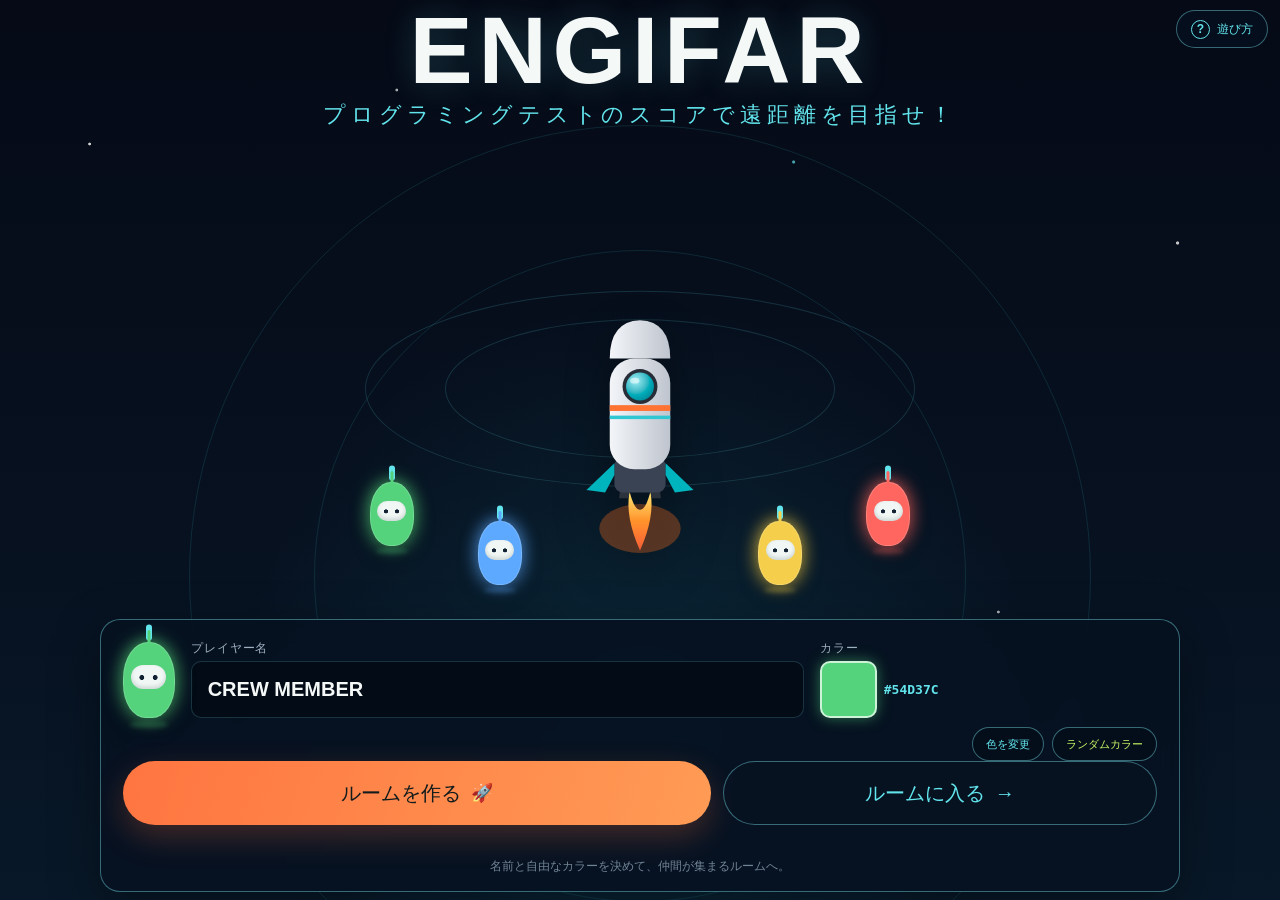
==== commit 20b76a5c: "ロケットのデザインの修正、ランキング画面の追加、ロケット発射でのアバターのリアルな設定など" ====
--- a/public/index.html
+++ b/public/index.html
@@ -5,8 +5,8 @@
   <meta name="viewport" content="width=device-width, initial-scale=1, viewport-fit=cover">
   <meta name="theme-color" content="#07111f">
   <title>EngiFar | 遠距離を目指せ!!</title>
-  <link rel="stylesheet" href="./style.css?v=20260824-rank">
-  <script src="./script.js?v=20260824-rank" defer></script>
+  <link rel="stylesheet" href="./style.css?v=20260826-flow">
+  <script type="module" src="./script.js?v=20260826-flow"></script>
 </head>
 <body>
   <div class="app-shell reference-home" id="app" data-page="home">
@@ -16,24 +16,26 @@
       <header class="reference-hero"><p class="reference-logo">ENGIFAR</p><h1>プログラミングテストのスコアで<wbr>遠距離を目指せ！</h1></header>
       <section class="reference-scene" aria-label="仲間のクルーとロケット">
         <span class="scene-orbit scene-orbit--outer" aria-hidden="true"></span><span class="scene-orbit scene-orbit--inner" aria-hidden="true"></span>
-        <span class="crew-avatar scene-bot scene-bot--one" style="--crew-color:#54d37c" aria-label="緑のクルー"><svg class="crew-avatar-svg" viewBox="0 0 100 130" role="img" aria-hidden="true" focusable="false"><ellipse cx="50" cy="118" rx="24" ry="7" fill="var(--crew-color, #54d37c)" opacity="0.3"></ellipse><line x1="50" y1="10" x2="50" y2="24" stroke="var(--crew-color, #54d37c)" stroke-width="4" stroke-linecap="round"></line><circle cx="50" cy="8" r="6" fill="#62e4ec"></circle><rect x="20" y="22" width="60" height="76" rx="30" fill="var(--crew-color, #54d37c)" stroke="rgba(255,255,255,.18)" stroke-width="2"></rect><rect x="32" y="42" width="36" height="26" rx="12" fill="#f0f7f5"></rect><circle cx="43" cy="55" r="4" fill="#122232"></circle><circle cx="57" cy="55" r="4" fill="#122232"></circle></svg></span>
-        <span class="crew-avatar scene-bot scene-bot--two" style="--crew-color:#5ca9ff" aria-label="青のクルー"><svg class="crew-avatar-svg" viewBox="0 0 100 130" role="img" aria-hidden="true" focusable="false"><ellipse cx="50" cy="118" rx="24" ry="7" fill="var(--crew-color, #54d37c)" opacity="0.3"></ellipse><line x1="50" y1="10" x2="50" y2="24" stroke="var(--crew-color, #54d37c)" stroke-width="4" stroke-linecap="round"></line><circle cx="50" cy="8" r="6" fill="#62e4ec"></circle><rect x="20" y="22" width="60" height="76" rx="30" fill="var(--crew-color, #54d37c)" stroke="rgba(255,255,255,.18)" stroke-width="2"></rect><rect x="32" y="42" width="36" height="26" rx="12" fill="#f0f7f5"></rect><circle cx="43" cy="55" r="4" fill="#122232"></circle><circle cx="57" cy="55" r="4" fill="#122232"></circle></svg></span>
-        <div class="home-rocket" aria-label="EngiFarロケット"><span class="home-rocket-tip"></span><span class="home-rocket-window"></span><span class="home-rocket-band home-rocket-band--orange"></span><span class="home-rocket-band home-rocket-band--cyan"></span><span class="home-rocket-fin home-rocket-fin--left"></span><span class="home-rocket-fin home-rocket-fin--right"></span><span class="home-rocket-engine"></span><span class="home-rocket-flame"></span></div>
-        <span class="crew-avatar scene-bot scene-bot--three" style="--crew-color:#f5cf4b" aria-label="黄のクルー"><svg class="crew-avatar-svg" viewBox="0 0 100 130" role="img" aria-hidden="true" focusable="false"><ellipse cx="50" cy="118" rx="24" ry="7" fill="var(--crew-color, #54d37c)" opacity="0.3"></ellipse><line x1="50" y1="10" x2="50" y2="24" stroke="var(--crew-color, #54d37c)" stroke-width="4" stroke-linecap="round"></line><circle cx="50" cy="8" r="6" fill="#62e4ec"></circle><rect x="20" y="22" width="60" height="76" rx="30" fill="var(--crew-color, #54d37c)" stroke="rgba(255,255,255,.18)" stroke-width="2"></rect><rect x="32" y="42" width="36" height="26" rx="12" fill="#f0f7f5"></rect><circle cx="43" cy="55" r="4" fill="#122232"></circle><circle cx="57" cy="55" r="4" fill="#122232"></circle></svg></span>
-        <span class="crew-avatar scene-bot scene-bot--four" style="--crew-color:#ff665f" aria-label="赤のクルー"><svg class="crew-avatar-svg" viewBox="0 0 100 130" role="img" aria-hidden="true" focusable="false"><ellipse cx="50" cy="118" rx="24" ry="7" fill="var(--crew-color, #54d37c)" opacity="0.3"></ellipse><line x1="50" y1="10" x2="50" y2="24" stroke="var(--crew-color, #54d37c)" stroke-width="4" stroke-linecap="round"></line><circle cx="50" cy="8" r="6" fill="#62e4ec"></circle><rect x="20" y="22" width="60" height="76" rx="30" fill="var(--crew-color, #54d37c)" stroke="rgba(255,255,255,.18)" stroke-width="2"></rect><rect x="32" y="42" width="36" height="26" rx="12" fill="#f0f7f5"></rect><circle cx="43" cy="55" r="4" fill="#122232"></circle><circle cx="57" cy="55" r="4" fill="#122232"></circle></svg></span>
+        <span class="crew-avatar scene-bot scene-bot--one" style="--crew-color:#54d37c" aria-label="緑のクルー"><i></i></span>
+        <span class="crew-avatar scene-bot scene-bot--two" style="--crew-color:#5ca9ff" aria-label="青のクルー"><i></i></span>
+        <svg class="home-rocket" viewBox="0 0 220 400" role="img" aria-label="EngiFarロケット"><defs><linearGradient id="homeBodyGrad" x1="0" y1="0" x2="1" y2="0"><stop offset="0" stop-color="oklch(0.97 0.005 260)"/><stop offset="1" stop-color="oklch(0.82 0.015 260)"/></linearGradient><radialGradient id="homeWindowGrad" cx="0.35" cy="0.3" r="0.8"><stop offset="0" stop-color="oklch(0.9 0.08 202)"/><stop offset="1" stop-color="oklch(0.55 0.14 205)"/></radialGradient><linearGradient id="homeFlameGrad" x1="0" y1="0" x2="0" y2="1"><stop offset="0" stop-color="oklch(0.93 0.14 95)"/><stop offset="0.5" stop-color="oklch(0.78 0.18 55)"/><stop offset="1" stop-color="oklch(0.66 0.19 35)"/></linearGradient></defs><ellipse cx="110" cy="360" rx="70" ry="42" fill="oklch(0.7 0.19 45 / 0.32)"/><path class="home-rocket-flame-svg" d="M92 296 Q84 340 110 398 Q136 340 128 296 Q120 328 110 328 Q100 328 92 296 Z" fill="url(#homeFlameGrad)"/><path d="M78 278 L96 278 L90 308 L74 308 Z" fill="oklch(0.32 0.02 260)"/><path d="M124 278 L142 278 L146 308 L130 308 Z" fill="oklch(0.32 0.02 260)"/><rect x="66" y="238" width="88" height="60" rx="14" fill="oklch(0.38 0.03 262)"/><path d="M66 248 L18 294 L50 298 L66 268 Z" fill="oklch(0.7 0.12 202)"/><path d="M154 248 L202 294 L170 298 L154 268 Z" fill="oklch(0.7 0.12 202)"/><rect x="58" y="68" width="104" height="190" rx="42" fill="url(#homeBodyGrad)"/><rect x="58" y="148" width="104" height="10" fill="oklch(0.72 0.19 42)"/><rect x="58" y="166" width="104" height="6" fill="oklch(0.76 0.12 202)"/><circle cx="110" cy="116" r="30" fill="oklch(0.3 0.02 262)"/><circle cx="110" cy="116" r="24" fill="url(#homeWindowGrad)"/><ellipse cx="101" cy="106" rx="8" ry="5" fill="oklch(0.98 0.01 200 / 0.6)"/><path d="M58 68 Q58 4 110 2 Q162 4 162 68 Z" fill="url(#homeBodyGrad)"/></svg>
+        <span class="crew-avatar scene-bot scene-bot--three" style="--crew-color:#f5cf4b" aria-label="黄のクルー"><i></i></span>
+        <span class="crew-avatar scene-bot scene-bot--four" style="--crew-color:#ff665f" aria-label="赤のクルー"><i></i></span>
       </section>
       <section class="home-control" aria-labelledby="setup-title">
         <div class="home-profile-row">
-          <span class="crew-avatar crew-avatar--medium" id="player-preview" style="--crew-color:#54d37c" aria-hidden="true"><svg class="crew-avatar-svg" viewBox="0 0 100 130" role="img" aria-hidden="true" focusable="false"><ellipse cx="50" cy="118" rx="24" ry="7" fill="var(--crew-color, #54d37c)" opacity="0.3"></ellipse><line x1="50" y1="10" x2="50" y2="24" stroke="var(--crew-color, #54d37c)" stroke-width="4" stroke-linecap="round"></line><circle cx="50" cy="8" r="6" fill="#62e4ec"></circle><rect x="20" y="22" width="60" height="76" rx="30" fill="var(--crew-color, #54d37c)" stroke="rgba(255,255,255,.18)" stroke-width="2"></rect><rect x="32" y="42" width="36" height="26" rx="12" fill="#f0f7f5"></rect><circle cx="43" cy="55" r="4" fill="#122232"></circle><circle cx="57" cy="55" r="4" fill="#122232"></circle></svg></span>
+          <span class="crew-avatar crew-avatar--medium" id="player-preview" style="--crew-color:#54d37c" aria-hidden="true"><i></i></span>
           <label class="compact-name" for="player-name"><span id="setup-title">プレイヤー名</span><input id="player-name" type="text" maxlength="18" value="CREW MEMBER" autocomplete="name"></label>
-          <label class="native-color compact-color" for="player-color"><span>カラー</span><input id="player-color" type="color" value="#54d37c" aria-label="自由にクルーカラーを選ぶ"><output id="color-code" for="player-color">#54D37C</output></label>
+          <div class="compact-color" aria-label="選択中のクルーカラー"><span>カラー</span><i class="selected-color-swatch" id="selected-color-swatch" style="--swatch-color:#54d37c" aria-hidden="true"></i><output id="color-code" for="player-color">#54D37C</output><input id="player-color" type="color" value="#54d37c" hidden></div>
         </div>
-        <div class="compact-palette"><label class="hue-control" for="hue-slider"><span class="sr-only">色相を選ぶ</span><input id="hue-slider" type="range" min="0" max="359" value="145" aria-label="色相パレット"></label><div class="tone-palette" id="tone-palette" aria-label="明るさを選ぶ"></div></div>
+        <div class="color-quick-actions"><button class="color-options-toggle" id="color-options-toggle" type="button" aria-expanded="false" aria-controls="color-options-panel">色を変更</button><button class="random-color-button" id="random-color-button" type="button">ランダムカラー</button></div>
+        <div class="compact-palette" id="color-options-panel" hidden><label class="hue-control" for="hue-slider"><span class="sr-only">色相を選ぶ</span><input id="hue-slider" type="range" min="0" max="359" value="145" aria-label="色相パレット"></label><div class="tone-palette" id="tone-palette" aria-label="明るさを選ぶ"></div></div>
         <div class="home-actions">
           <button class="primary-button" id="start-button" type="button"><span>ルームを作る</span><b aria-hidden="true">🚀</b></button>
           <button class="secondary-button" id="join-room-button" type="button" aria-expanded="false" aria-controls="join-room-panel"><span>ルームに入る</span><b aria-hidden="true">→</b></button>
         </div>
-        <div class="room-entry-panel" id="join-room-panel" hidden><label for="room-code">招待コード</label><div><input id="room-code" type="text" maxlength="8" placeholder="例：STAR24"><button id="enter-room-button" type="button">参加</button></div></div>
+        <div class="room-entry-panel" id="join-room-panel" hidden><label for="room-code">招待コード</label><div><input id="room-code" type="text" maxlength="8" pattern="[A-Za-z0-9]{6,8}" placeholder="例：STAR24" autocomplete="off"><button id="enter-room-button" type="button">参加</button></div></div>
+        <p class="home-room-status" id="home-room-status" aria-live="polite"></p>
         <p class="home-room-note">名前と自由なカラーを決めて、仲間が集まるルームへ。</p>
       </section>
     </main>
--- a/public/style.css
+++ b/public/style.css
@@ -1,5 +1,3 @@
-@import url('https://fonts.googleapis.com/css2?family=Orbitron:wght@700;800;900&display=swap');
-
 :root {
   color-scheme: dark;
   --night: #050a16;
@@ -24,16 +22,15 @@
   font-family: "Segoe UI", "Yu Gothic UI", "Meiryo", sans-serif;
   font-synthesis: none;
 }
-
 * {
   box-sizing: border-box;
+  margin: 0;
 }
 
 html,
 body {
   width: 100%;
   height: 100%;
-  margin: 0;
   overflow: hidden;
   background: var(--night);
 }
@@ -304,18 +301,61 @@
   width: calc(var(--crew-size) * .68);
   height: var(--crew-size);
   flex: 0 0 auto;
-  filter: drop-shadow(0 8px 14px rgba(0, 0, 0, .28)) drop-shadow(0 0 10px var(--crew-color, #54d37c));
+  border: 1px solid rgba(255, 255, 255, .18);
+  border-radius: 48% 48% 44% 44%;
+  background: var(--crew-color, #54d37c);
+  box-shadow: 0 8px 22px rgba(0, 0, 0, .28), 0 0 18px var(--crew-color, #54d37c);
   animation: crew-bob 3.4s ease-in-out infinite;
 }
 
-.crew-avatar-svg {
-  display: block;
-  width: 100%;
-  height: 100%;
-  overflow: visible;
-}
-
-.crew-avatar--tiny { --crew-size: 28px; }
+.crew-avatar::before {
+  position: absolute;
+  content: "";
+  left: 50%;
+  bottom: 100%;
+  width: 3px;
+  height: 18%;
+  border-radius: 3px;
+  background: var(--crew-color, #54d37c);
+  box-shadow: 0 -4px 0 1.5px var(--cyan);
+  transform: translateX(-50%);
+}
+
+.crew-avatar::after {
+  position: absolute;
+  content: "";
+  z-index: -1;
+  left: 12%;
+  right: 12%;
+  top: 105%;
+  height: 10%;
+  border-radius: 50%;
+  background: var(--crew-color, #54d37c);
+  opacity: .24;
+  filter: blur(2px);
+}
+
+.crew-avatar > i {
+  position: absolute;
+  left: 15%;
+  top: 30%;
+  width: 70%;
+  height: 32%;
+  border-radius: 999px;
+  background: #f0f7f5;
+  box-shadow: inset 0 -2px 4px rgba(14, 29, 40, .16);
+}
+
+.crew-avatar > i::before {
+  position: absolute;
+  content: "";
+  inset: 0;
+  background:
+    radial-gradient(circle at 31% 52%, #122232 0 8%, transparent 10%),
+    radial-gradient(circle at 69% 52%, #122232 0 8%, transparent 10%);
+}
+
+.crew-avatar--tiny { --crew-size: 28px; box-shadow: 0 0 9px var(--crew-color); }
 .crew-avatar--small { --crew-size: 40px; }
 .crew-avatar--medium { --crew-size: 54px; }
 .crew-avatar--large { --crew-size: 72px; }
@@ -767,12 +807,10 @@
 
 .question-zone {
   display: grid;
-  grid-template-columns: 94px minmax(0, 1fr);
-  align-items: center;
-  gap: clamp(12px, 2.5vw, 26px);
+  grid-template-rows: auto minmax(0, 1fr);
   min-height: 0;
   min-width: 0;
-  padding: clamp(9px, 1.8vh, 16px);
+  overflow: hidden;
   border: 1px solid rgba(120, 161, 187, .17);
   border-radius: 18px;
   background: rgba(4, 13, 25, .55);
@@ -781,28 +819,46 @@
 .timer-dial {
   --timer-color: var(--orange);
   position: relative;
-  display: grid;
-  place-content: center;
-  width: 82px;
-  height: 82px;
-  border-radius: 50%;
-  text-align: center;
-  background:
-    radial-gradient(circle at center, #0b1a2d 0 57%, transparent 59%),
-    conic-gradient(var(--timer-color) calc(var(--timer-progress) * 1turn), rgba(120, 145, 163, .15) 0);
-  box-shadow: inset 0 0 0 1px rgba(255,255,255,.06), 0 0 22px rgba(255,117,65,.12);
-}
-
-.timer-dial span,
+  display: flex;
+  align-items: center;
+  justify-content: space-between;
+  width: 100%;
+  min-height: 58px;
+  padding: 10px 20px 12px;
+  border-bottom: 1px solid rgba(120, 161, 187, .14);
+  background: rgba(15, 31, 49, .62);
+}
+
+.timer-dial::after {
+  position: absolute;
+  left: 0;
+  bottom: -1px;
+  width: calc(var(--timer-progress) * 100%);
+  height: 4px;
+  content: "";
+  background: var(--timer-color);
+  box-shadow: 0 0 12px color-mix(in srgb, var(--timer-color) 55%, transparent);
+  transition: width .16s linear;
+}
+
+.timer-dial span {
+  color: var(--muted);
+  font-size: 12px;
+  font-weight: 900;
+  letter-spacing: .08em;
+}
+
 .timer-dial small {
-  color: var(--muted);
-  font-size: 8px;
+  margin-left: 5px;
+  color: var(--timer-color);
+  font-size: 12px;
   font-weight: 900;
 }
 
 .timer-dial strong {
+  color: var(--timer-color);
   font-family: "Arial Black", "Segoe UI", sans-serif;
-  font-size: 27px;
+  font-size: 30px;
   line-height: .95;
 }
 
@@ -811,11 +867,29 @@
 }
 
 .question-copy {
+  display: grid;
+  align-content: start;
+  gap: clamp(11px, 1.8vh, 18px);
   min-width: 0;
+  padding: clamp(14px, 2.4vh, 24px) clamp(15px, 2.5vw, 26px) clamp(16px, 2.6vh, 26px);
+}
+
+.question-prompt,
+.question-fill {
+  min-width: 0;
+}
+
+.question-row-label {
+  display: block;
+  margin-bottom: 6px;
+  color: var(--cyan);
+  font-size: 9px;
+  font-weight: 900;
+  letter-spacing: .15em;
 }
 
 .question-instruction {
-  margin: 0 0 clamp(7px, 1.4vh, 13px);
+  margin: 0;
   color: var(--text);
   font-size: clamp(12px, 1.45vw, 15px);
   font-weight: 800;
@@ -825,8 +899,14 @@
 .question-copy pre {
   overflow: hidden;
   margin: 0;
+  min-height: 64px;
+  padding: 14px 16px;
+  border: 1px solid rgba(201, 247, 101, .28);
+  border-radius: 13px;
   color: var(--lime);
+  background: rgba(13, 28, 18, .72);
   font: 800 clamp(13px, 1.7vw, 18px)/1.5 ui-monospace, "Cascadia Code", "Yu Gothic UI", monospace;
+  text-align: center;
   white-space: pre-wrap;
   overflow-wrap: anywhere;
 }
@@ -1541,9 +1621,9 @@
   z-index: 3;
   left: 71%;
   top: 21%;
-  color: var(--orange-bright);
-  font-size: 32px;
-  text-shadow: 0 0 18px var(--orange);
+  width: 44px;
+  height: auto;
+  filter: drop-shadow(0 0 10px rgba(255,117,65,.5));
   transform: rotate(34deg);
   animation: result-rocket-float 2.6s ease-in-out infinite;
 }
@@ -1594,10 +1674,6 @@
   box-shadow: inset -24px -20px 40px rgba(3,8,18,.45), 0 0 58px rgba(255,140,82,.24);
 }
 
-[data-outcome="spark"] .result-rocket {
-  color: var(--lime);
-}
-
 .result-panel {
   min-width: 0;
   padding: clamp(16px, 3vh, 30px);
@@ -2035,28 +2111,42 @@
   }
 
   .question-zone {
-    grid-template-columns: 66px minmax(0, 1fr);
-    gap: 10px;
-    padding: 8px;
     border-radius: 13px;
   }
 
   .timer-dial {
-    width: 58px;
-    height: 58px;
+    min-height: 45px;
+    padding: 7px 11px 8px;
   }
 
   .timer-dial strong {
-    font-size: 21px;
+    font-size: 23px;
+  }
+
+  .timer-dial span,
+  .timer-dial small {
+    font-size: 9px;
+  }
+
+  .question-copy {
+    gap: 8px;
+    padding: 9px 10px 11px;
+  }
+
+  .question-row-label {
+    margin-bottom: 3px;
+    font-size: 7px;
   }
 
   .question-instruction {
-    margin-bottom: 5px;
     font-size: clamp(10px, 3vw, 12px);
     line-height: 1.4;
   }
 
   .question-copy pre {
+    min-height: 46px;
+    padding: 8px 9px;
+    border-radius: 9px;
     font-size: clamp(10.5px, 3.2vw, 14px);
     line-height: 1.4;
   }
@@ -2186,7 +2276,7 @@
   .result-rocket {
     left: 65%;
     top: 8%;
-    font-size: 22px;
+    width: 30px;
   }
 
   .result-avatar {
@@ -2597,9 +2687,38 @@
   .question-zone {
     grid-column: 1;
     grid-row: 3;
-    grid-template-columns: 58px minmax(0, 1fr);
     min-height: 0;
-    padding: 6px;
+  }
+
+  .timer-dial {
+    min-height: 37px;
+    padding: 5px 9px 6px;
+  }
+
+  .timer-dial strong {
+    font-size: 19px;
+  }
+
+  .question-copy {
+    gap: 5px;
+    padding: 6px 8px 7px;
+  }
+
+  .question-row-label {
+    margin-bottom: 2px;
+    font-size: 6px;
+  }
+
+  .question-instruction {
+    font-size: 10px;
+    line-height: 1.3;
+  }
+
+  .question-copy pre {
+    min-height: 36px;
+    padding: 5px 7px;
+    font-size: 10px;
+    line-height: 1.25;
   }
 
   .answer-grid {
@@ -2778,30 +2897,18 @@
 .reference-hero { text-align: center; }
 .reference-logo {
   margin: 0;
-  font: 900 clamp(42px, 7.4vw, 128px)/.9 "Orbitron", "Arial Black", "Segoe UI", sans-serif;
+  color: var(--text);
+  font: 900 clamp(42px, 7.4vw, 128px)/.9 "Arial Black", "Segoe UI", sans-serif;
   letter-spacing: .06em;
-  background: linear-gradient(90deg, var(--cyan), var(--orange));
-  -webkit-background-clip: text;
-  background-clip: text;
-  color: transparent;
-  text-shadow: 0 0 48px rgba(255,117,65,.35);
+  text-shadow: 0 0 32px rgba(98,228,236,.2);
 }
 .reference-hero h1 {
-  display: inline-block;
-  max-width: min(94vw, 480px);
-  margin: 10px auto 0;
-  padding: 10px 22px;
-  border-radius: 12px;
-  background: var(--panel-solid);
-  border: 2px dashed var(--orange);
-  transform: rotate(-2deg);
-  color: var(--orange);
-  font-weight: 800;
-  font-size: clamp(13px, 1.9vw, 20px);
-  letter-spacing: .02em;
-  line-height: 1.5;
+  margin: 7px 0 0;
+  color: var(--cyan);
+  font-size: clamp(12px, 1.7vw, 28px);
+  letter-spacing: .22em;
   word-break: keep-all;
-  overflow-wrap: break-word;
+  overflow-wrap: normal;
 }
 
 .reference-scene { position: relative; min-height: 0; }
@@ -2816,7 +2923,7 @@
 }
 .scene-orbit--inner,
 .room-ring--inner { width: min(43vw, 390px); }
-.scene-bot { --crew-size: clamp(48px, 6.5vw, 96px); position: absolute; z-index: 4; }
+.scene-bot { --crew-size: clamp(38px, 5vw, 76px); position: absolute; z-index: 4; }
 .scene-bot--one { left: 25%; bottom: 15%; }
 .scene-bot--two { left: 35%; bottom: 7%; animation-delay: -.8s; }
 .scene-bot--three { right: 35%; bottom: 7%; animation-delay: -1.6s; }
@@ -2826,24 +2933,14 @@
   position: absolute;
   z-index: 3;
   left: 50%; bottom: 10%;
-  width: clamp(62px, 7.6vw, 134px);
-  height: clamp(132px, 16vw, 280px);
-  border-radius: 48% 48% 27% 27%;
-  background: linear-gradient(90deg, #c5d0d5, #fff 48%, #a3b1ba);
-  box-shadow: 0 18px 35px rgba(0,0,0,.34);
+  width: clamp(80px, 10vw, 176px);
+  height: clamp(170px, 21vw, 368px);
+  overflow: visible;
+  filter: drop-shadow(0 18px 22px rgba(0,0,0,.34));
   transform: translateX(-50%);
   animation: home-rocket-idle 3s ease-in-out infinite;
 }
-.home-rocket-tip { position: absolute; inset: 0 0 auto; height: 30%; border-radius: 50% 50% 0 0; background: linear-gradient(90deg,#d7dfe2,#fff 50%,#b8c4ca); clip-path: polygon(50% 0,100% 100%,0 100%); transform: translateY(-42%); }
-.home-rocket-window { position: absolute; left: 50%; top: 22%; width: 40%; aspect-ratio: 1; border: 6px solid #26384a; border-radius: 50%; background: radial-gradient(circle at 35% 30%,#dcffff,#2fa7bf 70%); transform: translateX(-50%); }
-.home-rocket-band { position: absolute; left: 0; width: 100%; height: 5%; }
-.home-rocket-band--orange { top: 55%; background: var(--orange); }
-.home-rocket-band--cyan { top: 64%; height: 3%; background: var(--cyan); }
-.home-rocket-fin { position: absolute; bottom: 4%; width: 45%; height: 27%; background: var(--cyan-deep); }
-.home-rocket-fin--left { right: 85%; clip-path: polygon(100% 0,100% 100%,0 100%); }
-.home-rocket-fin--right { left: 85%; clip-path: polygon(0 0,100% 100%,0 100%); }
-.home-rocket-engine { position: absolute; left: 25%; right: 25%; bottom: -8%; height: 14%; border-radius: 0 0 10px 10px; background: #29394a; }
-.home-rocket-flame { position: absolute; z-index: -1; left: 32%; right: 32%; top: 98%; height: 36%; border-radius: 15% 15% 50% 50%; background: linear-gradient(#fff48a,#ffad3e 48%,#ff593c); filter: drop-shadow(0 0 14px rgba(255,140,65,.7)); animation: flame-flicker .28s ease-in-out infinite alternate; }
+.home-rocket-flame-svg { transform-box: fill-box; transform-origin: 50% 0%; animation: flame-flicker .28s ease-in-out infinite alternate; }
 @keyframes home-rocket-idle { 50% { translate: 0 -7px; } }
 
 .home-control {
@@ -2866,16 +2963,23 @@
 .room-entry-panel input:focus { border-color: var(--cyan); box-shadow: 0 0 0 3px rgba(98,228,236,.1); }
 .compact-color { display: grid; grid-template-columns: auto 1fr; align-items: center; gap: 4px 7px; }
 .compact-color > span { grid-column: 1/-1; margin: 0; }
-.compact-color input { width: 38px; height: 38px; padding: 2px; border: 1px solid var(--line); border-radius: 10px; background: transparent; }
+.selected-color-swatch { display:block; width:38px; height:38px; border:2px solid rgba(255,255,255,.7); border-radius:10px; background:var(--swatch-color,#54d37c); box-shadow:0 0 14px color-mix(in srgb,var(--swatch-color,#54d37c) 50%,transparent); }
 .compact-color output { overflow: hidden; color: var(--cyan); font: 800 10px ui-monospace, monospace; }
 .compact-palette { display: grid; grid-template-columns: minmax(0,1fr) auto; align-items: center; gap: 10px; margin: 9px 0; }
+.compact-palette[hidden] { display:none; }
 .compact-palette .tone-palette { min-width: 160px; }
+.color-quick-actions { display:flex; justify-content:flex-end; gap:8px; margin:9px 0 0; }
+.color-options-toggle,.random-color-button { min-height:34px; padding:7px 13px; border:1px solid var(--line-strong); border-radius:999px; color:var(--cyan); background:rgba(5,15,28,.78); font-size:11px; font-weight:900; cursor:pointer; }
+.random-color-button { color:var(--lime); }
+.color-options-toggle:hover,.random-color-button:hover { background:rgba(18,42,65,.92); }
 .home-actions { display: grid; grid-template-columns: 1.15fr .85fr; gap: 8px; }
 .home-actions .primary-button,
 .home-actions .secondary-button { width: 100%; min-height: 42px; }
 .room-entry-panel { margin-top: 9px; padding-top: 9px; border-top: 1px solid var(--line); }
 .room-entry-panel > div { display: grid; grid-template-columns: 1fr auto; gap: 7px; }
 .room-entry-panel button { min-width: 72px; border-radius: 10px; color: #07111f; background: var(--lime); font-weight: 900; cursor: pointer; }
+.home-room-status { min-height: 16px; margin-top: 6px; color: var(--cyan); font-size: 10px; font-weight: 800; text-align: center; }
+.home-room-status[data-kind="error"] { color: #ff9a83; }
 .home-room-note { margin: 8px 0 0; color: var(--quiet); font-size: 9px; font-weight: 700; text-align: center; }
 
 @media (min-width:900px) and (min-height:700px) {
@@ -2885,7 +2989,7 @@
   .compact-name span,
   .compact-color > span { font-size:12px; }
   .compact-name input { height:57px; padding-inline:16px; font-size:20px; }
-  .compact-color input { width:57px; height:57px; }
+  .selected-color-swatch { width:57px; height:57px; }
   .compact-color output { font-size:13px; }
   .compact-palette { gap:16px; margin:14px 0; }
   .hue-control input { height:27px; }
@@ -2903,11 +3007,24 @@
 .room-brand span { display: block; }
 .room-brand strong { font: 900 21px "Arial Black",sans-serif; letter-spacing: .06em; }
 .room-brand span { color: var(--cyan); font-size: 9px; font-weight: 900; }
-.room-code-badge { padding: 6px 12px; border: 1px solid var(--line-strong); border-radius: 11px; background: rgba(7,17,31,.8); text-align: center; }
+.room-code-badge {
+  min-height: 44px;
+  padding: 7px 16px;
+  border: 1px solid var(--line-strong);
+  border-radius: 13px;
+  background: rgba(7,17,31,.8);
+  text-align: center;
+  cursor: pointer;
+  transition: background .15s ease, border-color .15s ease, transform .15s ease;
+}
+.room-code-badge:hover { background: rgba(18,42,65,.92); transform: translateY(-1px); }
+.room-code-badge:active { transform: translateY(0); }
+.room-code-badge.is-copied { border-color: rgba(201,247,101,.6); background: rgba(201,247,101,.1); }
 .room-code-badge small,
 .room-code-badge strong { display: block; }
-.room-code-badge small { color: var(--quiet); font-size: 7px; letter-spacing: .12em; }
-.room-code-badge strong { margin-top: 2px; color: var(--lime); font: 900 16px ui-monospace,monospace; letter-spacing: .14em; }
+.room-code-badge small { color: var(--quiet); font-size: 8.5px; font-weight: 900; letter-spacing: .12em; }
+.room-code-badge.is-copied small { color: var(--lime); }
+.room-code-badge strong { margin-top: 3px; color: var(--lime); font: 900 20px ui-monospace,monospace; letter-spacing: .14em; }
 .room-main-simple { z-index: 1; display: grid; grid-template-columns: minmax(320px,1.1fr) minmax(310px,.75fr); align-items: center; gap: clamp(24px,5vw,70px); width: min(100%,1050px); min-height: 0; margin: auto; }
 .room-stage { position: relative; height: min(70vh,580px); min-height: 350px; }
 .room-ring { top: 50%; width: min(45vw,500px); aspect-ratio: 1; }
@@ -2918,8 +3035,10 @@
 .room-bot--player b { position:absolute; left:50%; top:105%; padding:2px 5px; border-radius:4px; color:#07111f; background:var(--lime); font-size:7px; transform:translateX(-50%); }
 .room-lobby-panel { padding: clamp(18px,3vw,30px); border: 1px solid var(--line-strong); border-radius: 24px; background: rgba(9,23,40,.9); }
 .room-lobby-panel h1 { margin: 6px 0 18px; font-size: clamp(26px,3vw,40px); line-height:1.1; }
+.room-player-list { display:grid; gap:8px; max-height:230px; overflow:auto; padding-right:3px; }
 .room-player-card { display:flex; align-items:center; gap:12px; padding:12px; border:1px solid var(--line); border-radius:15px; background:rgba(4,13,25,.62); }
-.room-player-card div { min-width:0; flex:1; }.room-player-card small,.room-player-card strong{display:block}.room-player-card small{color:var(--cyan);font-size:8px;font-weight:900}.room-player-card strong{overflow:hidden;margin-top:3px;text-overflow:ellipsis;white-space:nowrap}.ready-badge{padding:5px 8px;border-radius:99px;color:#07111f;background:var(--lime);font-size:9px;font-weight:900}.room-future-note{margin:14px 0;color:var(--muted);font-size:10px;font-weight:700;line-height:1.6}.room-lobby-panel .primary-button{width:100%}
+.room-player-card.is-you { border-color:var(--line-strong); background:rgba(98,228,236,.08); }
+.room-player-card div { min-width:0; flex:1; }.room-player-card small,.room-player-card strong{display:block}.room-player-card small{color:var(--cyan);font-size:8px;font-weight:900}.room-player-card strong{overflow:hidden;margin-top:3px;text-overflow:ellipsis;white-space:nowrap}.ready-badge{padding:5px 8px;border-radius:99px;color:#07111f;background:var(--lime);font-size:9px;font-weight:900}.room-future-note{margin:14px 0 5px;color:var(--muted);font-size:10px;font-weight:700;line-height:1.6}.room-lobby-status{min-height:17px;margin:0 0 8px;color:var(--cyan);font-size:9px;font-weight:800}.room-lobby-status[data-kind="error"]{color:#ff9a83}.room-lobby-panel .primary-button{width:100%}
 
 /* Flight phases and rank reveal */
 .sky-layer--edge { background: linear-gradient(180deg,#040917,#142d57 58%,#66a5bd 100%); }
@@ -2964,6 +3083,18 @@
 .result-data-grid .result-metrics > div { padding:9px 11px; }
 .result-data-grid .result-metrics dd b { font-size:clamp(24px,3vw,34px); }
 .result-data-grid .metric-altitude dd b { font-size:clamp(18px,2.7vw,30px); letter-spacing:-.05em; }
+.crew-results { margin:-3px 0 9px; padding:8px 10px; border:1px solid rgba(201,247,101,.25); border-radius:12px; background:rgba(4,13,25,.58); }
+.crew-results header { display:flex; align-items:center; justify-content:space-between; gap:8px; }
+.crew-results header span { color:var(--lime); font-size:8px; font-weight:900; letter-spacing:.12em; }
+.crew-results header strong { font-size:11px; }
+.crew-results > p { margin:5px 0 0; color:var(--muted); font-size:9px; }
+.crew-results ol { display:grid; gap:4px; max-height:86px; margin-top:6px; padding:0; overflow:auto; list-style:none; counter-reset:crew-rank; }
+.crew-results li { counter-increment:crew-rank; display:grid; grid-template-columns:22px minmax(0,1fr) auto auto; align-items:center; gap:6px; padding:5px 7px; border-radius:8px; background:rgba(98,228,236,.06); font-size:9px; }
+.crew-results li::before { content:counter(crew-rank); color:var(--cyan); font-weight:900; text-align:center; }
+.crew-results li.is-you { outline:1px solid rgba(201,247,101,.38); background:rgba(201,247,101,.08); }
+.crew-results-name { overflow:hidden; font-weight:900; text-overflow:ellipsis; white-space:nowrap; }
+.crew-results-detail { color:var(--muted); white-space:nowrap; }
+.crew-results-score { color:var(--lime); font-size:12px; font-weight:900; white-space:nowrap; }
 .card-mini-metrics { grid-template-columns:repeat(2,minmax(0,1fr)); }
 .card-mini-metrics .card-rank-metric { grid-column:1/-1; display:flex; align-items:center; justify-content:space-between; border-color:rgba(201,247,101,.28); }
 .card-mini-metrics .card-distance-metric { grid-column:1/-1; display:flex; align-items:center; justify-content:space-between; gap:10px; }
@@ -2976,18 +3107,20 @@
   .reference-home-main { grid-template-rows:auto minmax(115px,1fr) auto; }
   .reference-logo { font-size:clamp(34px,12vw,54px); }
   .reference-hero h1 { margin-top:3px; font-size:10px; }
-  .scene-bot{--crew-size:42px}.scene-bot--one{left:10%}.scene-bot--two{left:25%}.scene-bot--three{right:25%}.scene-bot--four{right:10%}
-  .home-rocket { width:48px; height:102px; }
+  .scene-bot{--crew-size:34px}.scene-bot--one{left:10%}.scene-bot--two{left:25%}.scene-bot--three{right:25%}.scene-bot--four{right:10%}
+  .home-rocket { width:62px; height:132px; }
   .home-control { padding:9px 10px; border-radius:15px; }
   .home-profile-row { grid-template-columns:auto minmax(100px,1fr) 90px; gap:7px; }
-  .home-profile-row .crew-avatar{--crew-size:43px}.compact-name input{height:34px;font-size:12px}.compact-color input{width:34px;height:34px}.compact-color output{font-size:8px}
+  .home-profile-row .crew-avatar{--crew-size:43px}.compact-name input{height:34px;font-size:12px}.selected-color-swatch{width:34px;height:34px}.compact-color output{font-size:8px}
   .compact-palette { margin:6px 0; gap:7px; }.compact-palette .tone-palette{min-width:122px}.compact-palette .tone-button{width:18px;height:18px}
-  .home-actions .primary-button,.home-actions .secondary-button{min-height:38px;padding:8px 10px;font-size:11px}.home-room-note{display:none}.room-entry-panel{margin-top:6px;padding-top:6px}.room-entry-panel input{height:34px;font-size:11px}
+  .color-quick-actions{justify-content:center;margin:7px auto 9px}.color-options-toggle,.random-color-button{min-height:32px;padding:6px 11px;font-size:9px}
+  .home-actions{grid-template-columns:1fr;width:min(100%,330px);margin-inline:auto;gap:10px}.home-actions .primary-button,.home-actions .secondary-button{min-height:54px;padding:11px 16px;font-size:14px}.home-room-note{display:none}.room-entry-panel{width:min(100%,330px);margin:8px auto 0;padding-top:8px}.room-entry-panel input{height:40px;font-size:12px}
   .room-shell{grid-template-rows:48px minmax(0,1fr)}.room-main-simple{grid-template-columns:1fr;grid-template-rows:minmax(190px,1fr) auto;gap:8px}.room-stage{height:auto;min-height:190px}.room-rocket{bottom:16%;width:58px;height:124px}.room-ring{width:260px}.room-ring--inner{width:170px}.room-bot{--crew-size:35px}.room-bot--one{left:12%;top:23%}.room-bot--two{right:12%;top:23%}.room-bot--three{left:20%;bottom:9%}.room-bot--four{right:20%;bottom:9%}.room-bot--player{bottom:1%}.room-lobby-panel{padding:13px;border-radius:17px}.room-lobby-panel h1{margin:3px 0 9px;font-size:21px}.room-future-note{margin:8px 0;font-size:8px}.room-player-card{padding:7px}.room-lobby-panel .primary-button{min-height:40px}
   .rank-copy{padding:16px}.rank-copy h1{font-size:clamp(32px,11vw,52px)}.rank-destination{width:76vw}
   .result-panel h1{font-size:clamp(22px,7vw,30px)}
   .result-avatar .crew-avatar{--crew-size:32px}
   .result-rank-row{padding:6px 8px}.result-data-grid{grid-template-columns:minmax(150px,1.08fr) minmax(116px,.72fr);gap:5px;margin:6px 0}.radar-chart{max-height:174px}.radar-label{font-size:8px}.result-data-grid .result-metrics{gap:4px}.result-data-grid .result-metrics>div{padding:6px 8px;border-radius:10px}.result-data-grid .result-metrics dt{font-size:8px}.result-data-grid .result-metrics dt small{display:none}.result-data-grid .result-metrics dd{margin-top:2px}.result-data-grid .result-metrics dd b{font-size:20px}.result-data-grid .metric-altitude dd b{font-size:15px}.result-data-grid .result-metrics dd span{font-size:8px}.radar-card figcaption{display:none}
+  .crew-results{margin-bottom:6px;padding:6px 7px}.crew-results ol{max-height:58px}.crew-results li{grid-template-columns:18px minmax(0,1fr) auto;padding:4px 5px}.crew-results-detail{display:none}
 }
 
 @media (max-height:620px) and (min-width:700px) {
@@ -3012,25 +3145,58 @@
   .result-data-grid .result-metrics dd b{font-size:21px}
 }
 
+@media (orientation:landscape) and (max-height:560px) and (min-width:600px) {
+  .reference-home-main {
+    grid-template-columns:minmax(220px,.68fr) minmax(390px,1.32fr);
+    grid-template-rows:auto minmax(0,1fr);
+    gap:4px 18px;
+  }
+  .reference-hero { grid-column:1; grid-row:1; align-self:end; }
+  .reference-logo { font-size:clamp(36px,6.5vw,54px); }
+  .reference-hero h1 { margin-top:3px; font-size:9px; letter-spacing:.08em; line-height:1.45; }
+  .reference-scene { grid-column:1; grid-row:2; }
+  .home-rocket { width:58px; height:124px; }
+  .scene-bot { --crew-size:30px; }
+  .scene-bot--one { left:8%; }
+  .scene-bot--two { left:27%; }
+  .scene-bot--three { right:27%; }
+  .scene-bot--four { right:8%; }
+  .home-control { grid-column:2; grid-row:1/3; align-self:center; padding:9px 11px; }
+  .home-profile-row { grid-template-columns:auto minmax(180px,1fr) minmax(105px,.48fr); gap:8px; }
+  .home-profile-row .crew-avatar { --crew-size:46px; }
+  .compact-name input { height:37px; font-size:13px; }
+  .selected-color-swatch { width:37px; height:37px; }
+  .compact-color output { font-size:9px; }
+  .color-quick-actions { justify-content:center; margin:6px 0; }
+  .color-options-toggle,.random-color-button { min-height:30px; padding:5px 10px; font-size:9px; }
+  .compact-palette { margin:5px 0; }
+  .compact-palette .tone-button { height:22px; }
+  .home-actions { grid-template-columns:1fr; width:min(100%,310px); margin-inline:auto; gap:7px; }
+  .home-actions .primary-button,.home-actions .secondary-button { min-height:40px; padding:7px 12px; font-size:11px; }
+  .room-entry-panel { width:min(100%,310px); margin:6px auto 0; padding-top:6px; }
+  .home-room-status { min-height:12px; margin-top:3px; font-size:8px; }
+  .home-room-note { display:none; }
+}
+
 /* Mission guide popup */
 .room-header-actions { display:flex; align-items:center; gap:8px; }
 .guide-open-button {
   display:inline-flex;
   align-items:center;
   justify-content:center;
-  gap:6px;
-  min-height:34px;
-  padding:7px 11px;
+  gap:7px;
+  min-height:38px;
+  padding:8px 14px;
   border:1px solid var(--line-strong);
   border-radius:999px;
   color:var(--cyan);
   background:rgba(7,17,31,.82);
-  font-size:10px;
+  font-size:12px;
   font-weight:900;
   cursor:pointer;
   backdrop-filter:blur(8px);
 }
-.guide-open-button span { display:grid; place-items:center; width:17px; height:17px; border:1px solid currentColor; border-radius:50%; font-size:11px; }
+.guide-open-button span { display:grid; place-items:center; width:19px; height:19px; border:1px solid currentColor; border-radius:50%; font-size:12px; }
 .guide-open-button--home { position:absolute; z-index:10; top:max(10px,env(safe-area-inset-top)); right:max(12px,env(safe-area-inset-right)); }
 .guide-open-button:hover { color:var(--text); background:rgba(18,42,65,.92); }
 
@@ -3092,11 +3258,359 @@
   .guide-step:first-child .guide-image { aspect-ratio:390/844; }
   .guide-images { grid-template-columns:1fr; }
   .room-header-actions { gap:5px; }
-  .room-header .guide-open-button { width:34px; padding:0; font-size:0; }
-  .room-header .guide-open-button span { font-size:11px; }
+  .room-header .guide-open-button { width:38px; padding:0; font-size:0; }
+  .room-header .guide-open-button span { font-size:12px; }
+  .room-code-badge { min-height:40px; padding:6px 12px; border-radius:11px; }
+  .room-code-badge small { font-size:7.5px; }
+  .room-code-badge strong { margin-top:2px; font-size:17px; }
 }
 
 @media (prefers-reduced-motion:reduce) {
   body.guide-open .guide-overlay,
   body.guide-open .guide-modal { animation:none; }
 }
+
+/* Loading (post-quiz mission calculation) */
+.loading-shell { grid-template-rows: minmax(0,1fr); }
+.loading-main {
+  position: relative;
+  z-index: 1;
+  display: grid;
+  justify-items: center;
+  align-content: center;
+  gap: 10px;
+  width: min(100%, 520px);
+  height: 100%;
+  margin: auto;
+  text-align: center;
+}
+.loading-orbit-ring {
+  position: absolute;
+  width: min(60vw, 260px);
+  aspect-ratio: 1;
+  border: 1px solid rgba(98,228,236,.28);
+  border-radius: 50%;
+  animation: loading-ring-spin 6s linear infinite;
+}
+.loading-orbit-ring--inner {
+  width: min(42vw, 180px);
+  border-color: rgba(255,117,65,.24);
+  border-style: dashed;
+  animation-duration: 4s;
+  animation-direction: reverse;
+}
+@keyframes loading-ring-spin { to { rotate: 360deg; } }
+.loading-avatar {
+  --crew-size: 96px;
+  margin-bottom: 6px;
+  animation: crew-bob 3.4s ease-in-out infinite, loading-avatar-glow 1.8s ease-in-out infinite;
+}
+@keyframes loading-avatar-glow {
+  50% { box-shadow: 0 8px 22px rgba(0,0,0,.28), 0 0 34px var(--crew-color, #54d37c); }
+}
+.loading-eyebrow { letter-spacing: .24em; }
+.loading-title {
+  margin: 2px 0 0;
+  font-family: "Arial Black", "Yu Gothic UI", sans-serif;
+  font-size: clamp(22px, 3.4vw, 32px);
+}
+.loading-hint {
+  margin: 0;
+  min-height: 16px;
+  color: var(--muted);
+  font-size: 13px;
+  font-weight: 800;
+}
+.loading-bar {
+  overflow: hidden;
+  width: min(70vw, 260px);
+  height: 6px;
+  margin-top: 8px;
+  border-radius: 999px;
+  background: rgba(129,154,174,.2);
+}
+.loading-bar i {
+  display: block;
+  width: 40%;
+  height: 100%;
+  border-radius: inherit;
+  background: linear-gradient(90deg, var(--cyan), var(--lime));
+  box-shadow: 0 0 12px rgba(98,228,236,.4);
+  animation: loading-bar-sweep 1.1s ease-in-out infinite;
+}
+@keyframes loading-bar-sweep {
+  0% { transform: translateX(-120%); }
+  100% { transform: translateX(280%); }
+}
+
+@media (max-width: 760px) {
+  .loading-avatar { --crew-size: 112px; }
+  .loading-orbit-ring { width: min(78vw, 300px); }
+  .loading-orbit-ring--inner { width: min(56vw, 210px); }
+  .loading-title { font-size: clamp(24px, 6vw, 30px); }
+  .loading-hint { font-size: 14px; }
+}
+
+@media (prefers-reduced-motion: reduce) {
+  .loading-orbit-ring,
+  .loading-avatar,
+  .loading-bar i { animation: none; }
+}
+
+/* Ranking reveal */
+.ranking-layout {
+  z-index: 1;
+  display: grid;
+  justify-items: center;
+  align-content: center;
+  gap: 6px;
+  width: min(100%, 640px);
+  min-height: 0;
+  margin: auto;
+  padding: 12px clamp(10px, 2vw, 24px) 18px;
+  text-align: center;
+}
+.ranking-layout h1 {
+  margin: 4px 0 2px;
+  font-family: "Arial Black", "Yu Gothic UI", sans-serif;
+  font-size: clamp(28px, 4vw, 44px);
+}
+.ranking-hint {
+  min-height: 18px;
+  margin: 0 0 14px;
+  color: var(--cyan);
+  font-size: 13px;
+  font-weight: 900;
+}
+.ranking-list {
+  display: grid;
+  gap: 8px;
+  width: 100%;
+  max-height: min(48vh, 420px);
+  margin: 0 0 18px;
+  padding: 6px;
+  overflow-y: auto;
+  list-style: none;
+}
+.ranking-item {
+  display: grid;
+  grid-template-columns: 40px minmax(0, 1fr) auto;
+  align-items: center;
+  gap: 12px;
+  padding: 12px 16px;
+  border: 1px solid var(--line);
+  border-radius: 16px;
+  background: rgba(6, 15, 28, .78);
+  opacity: 0;
+  transform: translateY(14px) scale(.96);
+  transition: opacity .4s cubic-bezier(.2, .8, .2, 1), transform .4s cubic-bezier(.2, .8, .2, 1);
+}
+.ranking-item.is-revealed { opacity: 1; transform: translateY(0) scale(1); }
+.ranking-item.is-you { border-color: var(--line-strong); background: rgba(98, 228, 236, .1); }
+.ranking-item.is-champion {
+  border-color: rgba(255, 177, 73, .6);
+  background: linear-gradient(90deg, rgba(255, 117, 65, .16), rgba(98, 228, 236, .08));
+  box-shadow: 0 0 26px rgba(255, 177, 73, .22);
+}
+.ranking-place {
+  display: grid;
+  place-items: center;
+  width: 40px;
+  height: 40px;
+  border-radius: 50%;
+  color: #07111f;
+  background: var(--cyan);
+  font-family: "Arial Black", "Segoe UI", sans-serif;
+  font-size: 16px;
+}
+.ranking-item.is-champion .ranking-place { background: linear-gradient(135deg, var(--orange-bright), #ffe08a); }
+.ranking-name {
+  overflow: hidden;
+  text-align: left;
+  font-weight: 900;
+  text-overflow: ellipsis;
+  white-space: nowrap;
+}
+.ranking-score { color: var(--lime); font-size: 18px; font-weight: 900; }
+.ranking-next-button { min-width: 220px; }
+
+/* Award ceremony */
+.award-layout {
+  z-index: 1;
+  display: grid;
+  justify-items: center;
+  align-content: center;
+  gap: 6px;
+  width: min(100%, 720px);
+  min-height: 0;
+  margin: auto;
+  padding: 12px clamp(10px, 2vw, 24px) 18px;
+  text-align: center;
+}
+.award-layout h1 {
+  margin: 4px 0 2px;
+  font-family: "Arial Black", "Yu Gothic UI", sans-serif;
+  font-size: clamp(28px, 4vw, 44px);
+}
+.award-hint { margin: 0 0 20px; color: var(--muted); font-size: 13px; font-weight: 700; }
+.podium {
+  display: flex;
+  align-items: flex-end;
+  justify-content: center;
+  gap: clamp(10px, 2.5vw, 22px);
+  width: 100%;
+  margin-bottom: 26px;
+}
+.podium-step {
+  display: grid;
+  justify-items: center;
+  gap: 6px;
+  width: clamp(96px, 18vw, 168px);
+  padding: 16px 10px 14px;
+  border: 1px solid var(--line-strong);
+  border-radius: 18px 18px 8px 8px;
+  background: linear-gradient(180deg, rgba(20, 43, 65, .94), rgba(8, 19, 34, .96));
+  animation: podium-rise .55s cubic-bezier(.2, .8, .2, 1) both;
+}
+.podium-step.is-you { outline: 2px solid var(--lime); outline-offset: 2px; }
+.podium-step--rank1 { order: 2; padding-top: 22px; min-height: 210px; }
+.podium-step--rank2 { order: 1; min-height: 168px; animation-delay: .1s; }
+.podium-step--rank3 { order: 3; min-height: 138px; animation-delay: .2s; }
+@keyframes podium-rise { from { opacity: 0; transform: translateY(24px); } }
+.podium-medal { font-size: clamp(28px, 5vw, 40px); line-height: 1; }
+.podium-step--rank1 .podium-medal { font-size: clamp(34px, 6vw, 48px); }
+.podium-name {
+  overflow: hidden;
+  max-width: 100%;
+  font-size: clamp(12px, 1.6vw, 15px);
+  text-overflow: ellipsis;
+  white-space: nowrap;
+}
+.podium-score { color: var(--lime); font-size: clamp(14px, 2vw, 18px); font-weight: 900; }
+
+@media (max-width: 620px) {
+  .ranking-layout h1,
+  .award-layout h1 { font-size: clamp(24px, 8vw, 32px); }
+  .ranking-item { grid-template-columns: 34px minmax(0, 1fr) auto; padding: 10px 12px; }
+  .ranking-place { width: 34px; height: 34px; font-size: 14px; }
+  .ranking-score { font-size: 15px; }
+  .podium { gap: 8px; }
+  .podium-step { width: clamp(88px, 27vw, 130px); padding: 12px 6px 10px; }
+  .podium-step--rank1 { min-height: 178px; }
+  .podium-step--rank2 { min-height: 142px; }
+  .podium-step--rank3 { min-height: 116px; }
+}
+
+@media (prefers-reduced-motion: reduce) {
+  .ranking-item, .podium-step { animation: none !important; transition-duration: .01ms !important; }
+}
+
+/* Profile visibility toggle (final result screen) */
+.visibility-toggle-row {
+  display: flex;
+  align-items: center;
+  justify-content: space-between;
+  gap: 12px;
+  margin: 4px 0 12px;
+  padding: 10px 14px;
+  border: 1px solid var(--line);
+  border-radius: 15px;
+  background: rgba(5, 15, 28, .6);
+}
+.visibility-toggle-copy { display: grid; gap: 2px; min-width: 0; }
+.visibility-toggle-copy strong { font-size: 12px; }
+.visibility-toggle-copy span {
+  overflow: hidden;
+  color: var(--muted);
+  font-size: 10px;
+  font-weight: 700;
+  text-overflow: ellipsis;
+  white-space: nowrap;
+}
+.visibility-switch {
+  display: flex;
+  align-items: center;
+  gap: 8px;
+  flex: 0 0 auto;
+  min-height: 44px;
+  padding: 4px 10px 4px 4px;
+  border: 1px solid transparent;
+  border-radius: 999px;
+  background: transparent;
+  cursor: pointer;
+}
+.visibility-switch-track {
+  position: relative;
+  width: 46px;
+  height: 26px;
+  border-radius: 999px;
+  background: var(--quiet);
+  transition: background .2s ease;
+}
+.visibility-switch.is-public .visibility-switch-track { background: var(--lime); }
+.visibility-switch-thumb {
+  position: absolute;
+  top: 3px;
+  left: 3px;
+  width: 20px;
+  height: 20px;
+  border-radius: 50%;
+  background: #f4f8f7;
+  box-shadow: 0 2px 6px rgba(0, 0, 0, .35);
+  transition: transform .2s cubic-bezier(.4, 0, .2, 1);
+}
+.visibility-switch.is-public .visibility-switch-thumb { transform: translateX(20px); }
+.visibility-switch-state {
+  min-width: 32px;
+  color: var(--text);
+  font-size: 11px;
+  font-weight: 900;
+  text-align: left;
+}
+.visibility-switch.is-public .visibility-switch-state { color: var(--lime); }
+.visibility-switch:disabled { cursor: wait; opacity: .7; }
+
+/* Retry (PNG not saved) warning modal */
+.retry-warning-overlay {
+  position: fixed;
+  z-index: 200;
+  inset: 0;
+  background: rgba(2, 7, 17, .82);
+  backdrop-filter: blur(5px);
+  animation: guide-overlay-in .2s ease both;
+}
+.retry-warning-modal {
+  position: fixed;
+  z-index: 201;
+  left: 50%;
+  top: 50%;
+  display: grid;
+  justify-items: center;
+  gap: 10px;
+  width: min(420px, calc(100% - 32px));
+  padding: clamp(20px, 4vw, 30px);
+  border: 1px solid var(--line-strong);
+  border-radius: 22px;
+  color: var(--text);
+  text-align: center;
+  background: linear-gradient(145deg, rgba(15, 35, 57, .98), rgba(6, 16, 30, .99));
+  box-shadow: 0 30px 90px rgba(0, 0, 0, .65);
+  transform: translate(-50%, -50%);
+  animation: guide-modal-in .3s cubic-bezier(.2, .8, .2, 1) both;
+}
+.retry-warning-avatar { width: 76px; height: 76px; }
+.retry-warning-modal h2 { margin: 0; font-size: clamp(16px, 3vw, 19px); }
+.retry-warning-modal p { margin: 0; color: var(--muted); font-size: 12px; font-weight: 700; line-height: 1.6; }
+.retry-warning-actions { display: grid; grid-template-columns: 1fr 1fr; gap: 10px; width: 100%; margin-top: 8px; }
+.retry-warning-actions .primary-button,
+.retry-warning-actions .secondary-button { width: 100%; min-height: 46px; }
+
+@media (max-width: 620px) {
+  .visibility-toggle-row { padding: 8px 12px; }
+  .visibility-toggle-copy strong { font-size: 11px; }
+  .visibility-switch { min-height: 40px; }
+}
+
+@media (prefers-reduced-motion: reduce) {
+  .retry-warning-overlay, .retry-warning-modal { animation: none; }
+}
